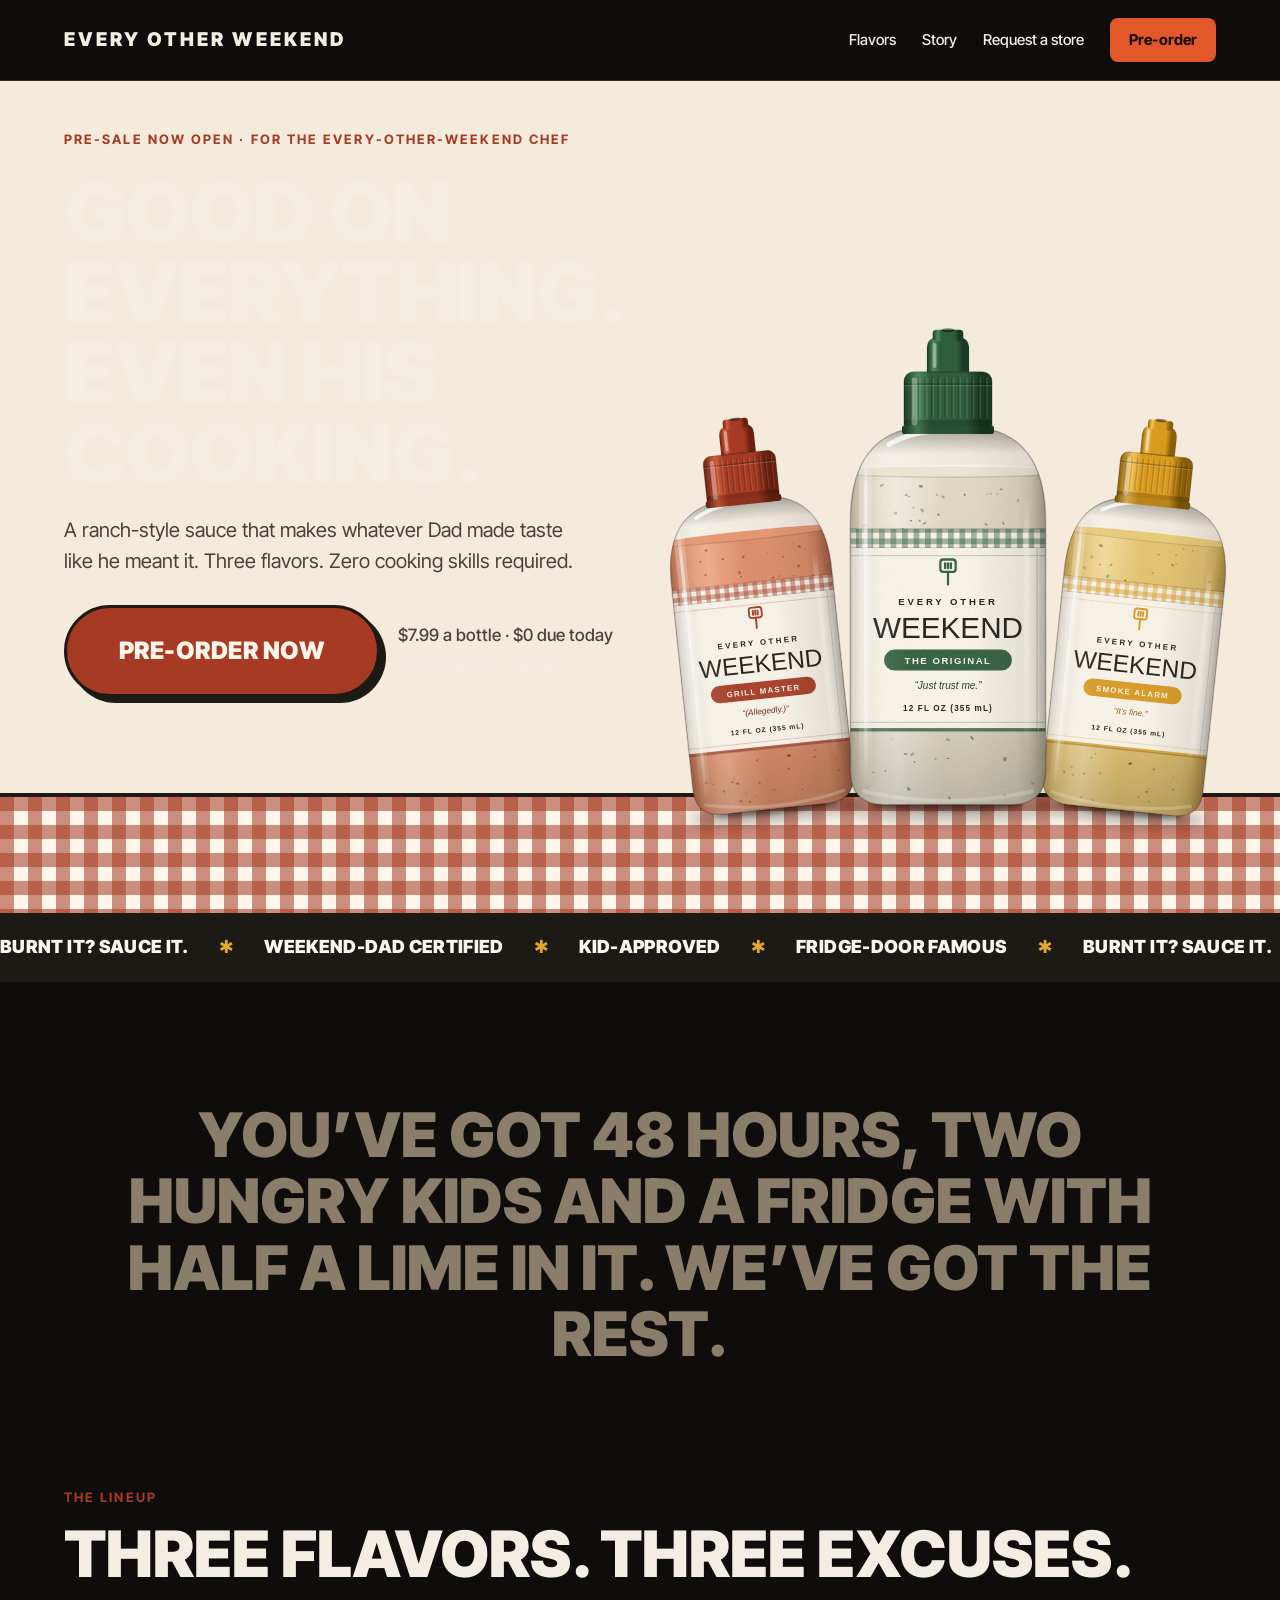
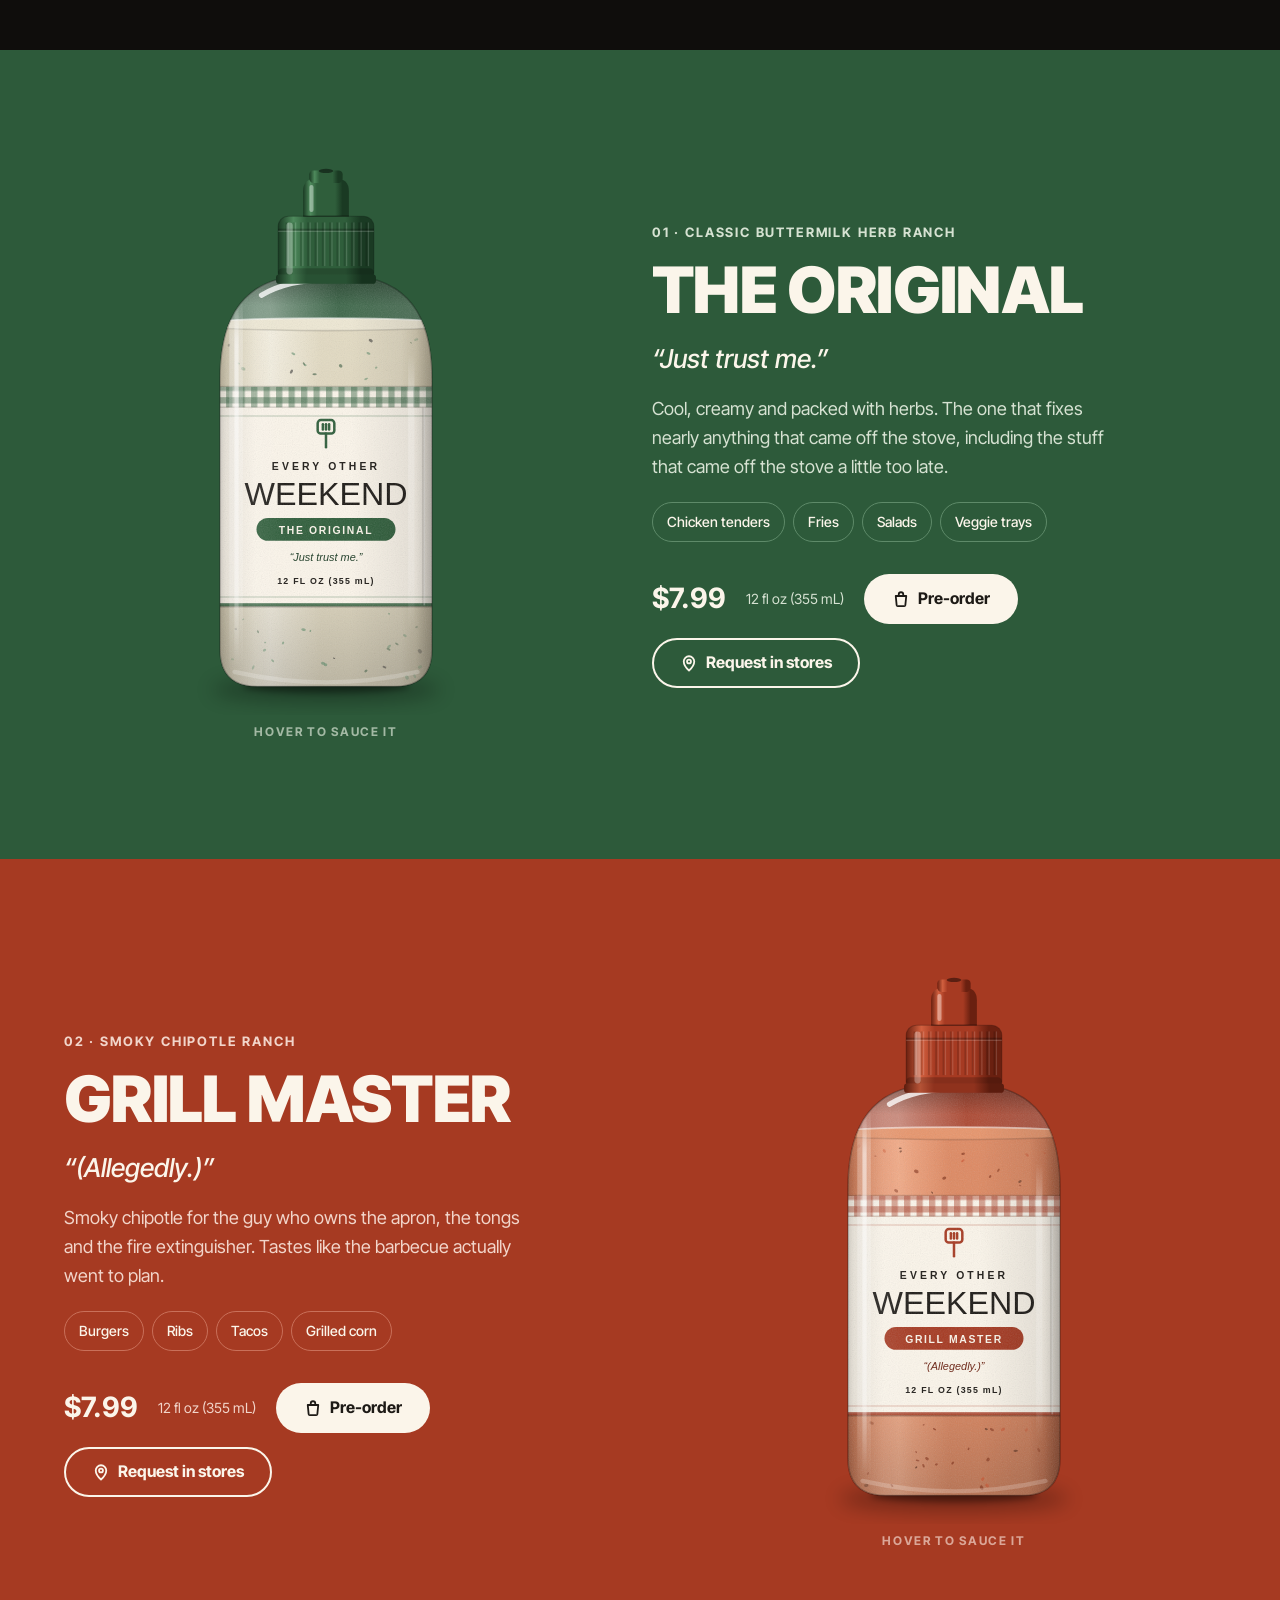
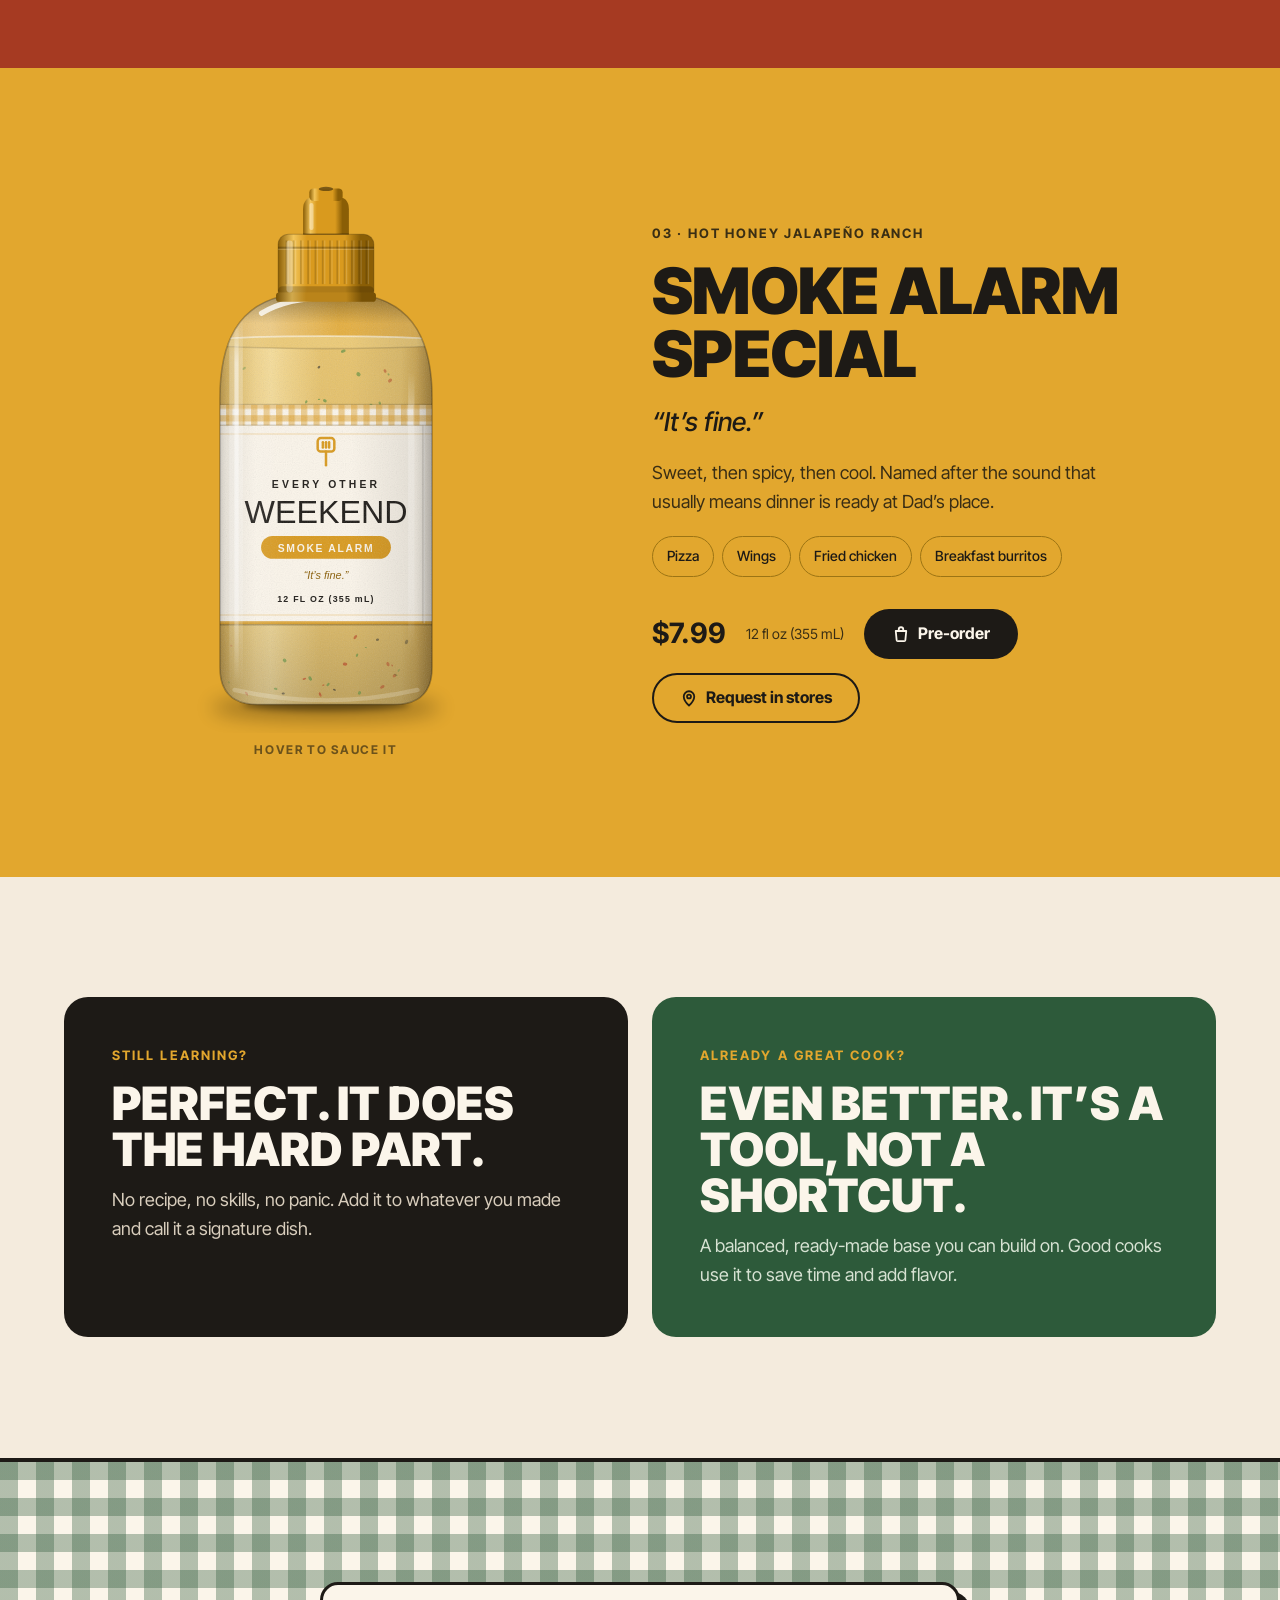
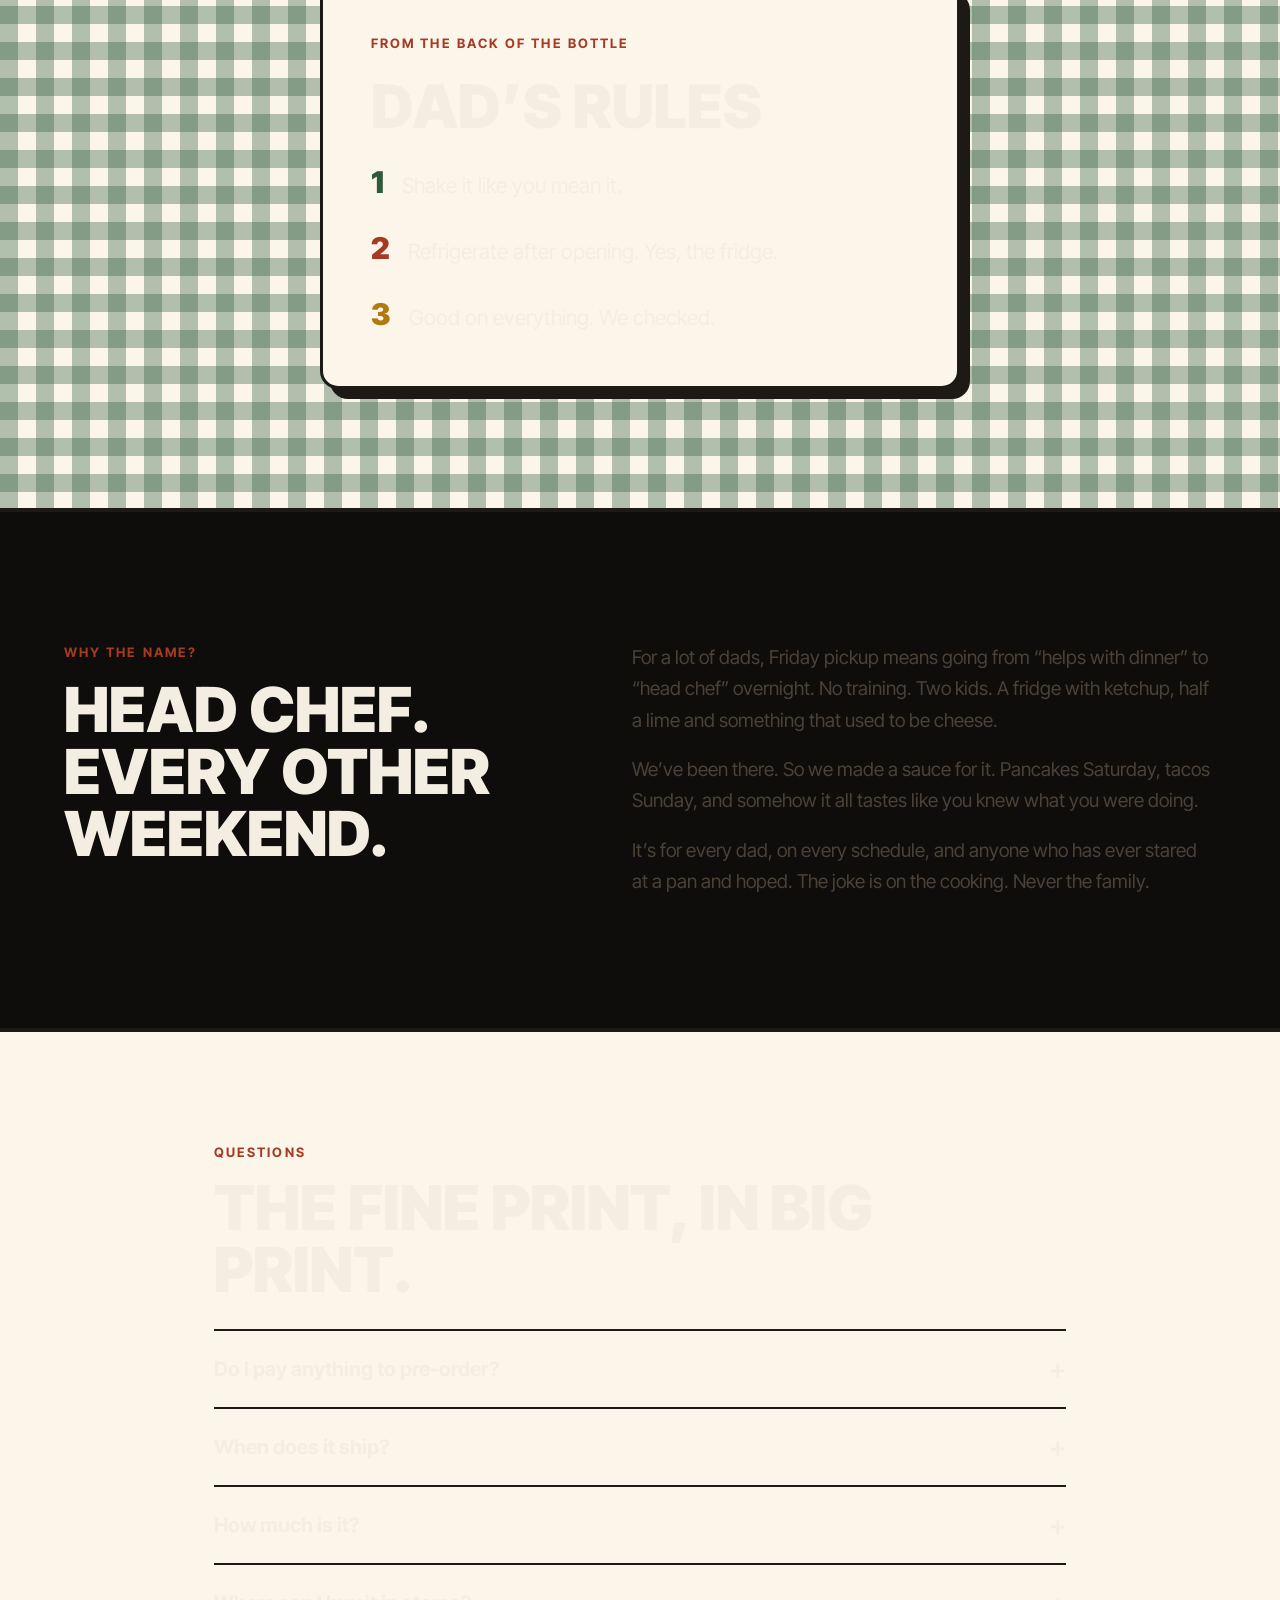
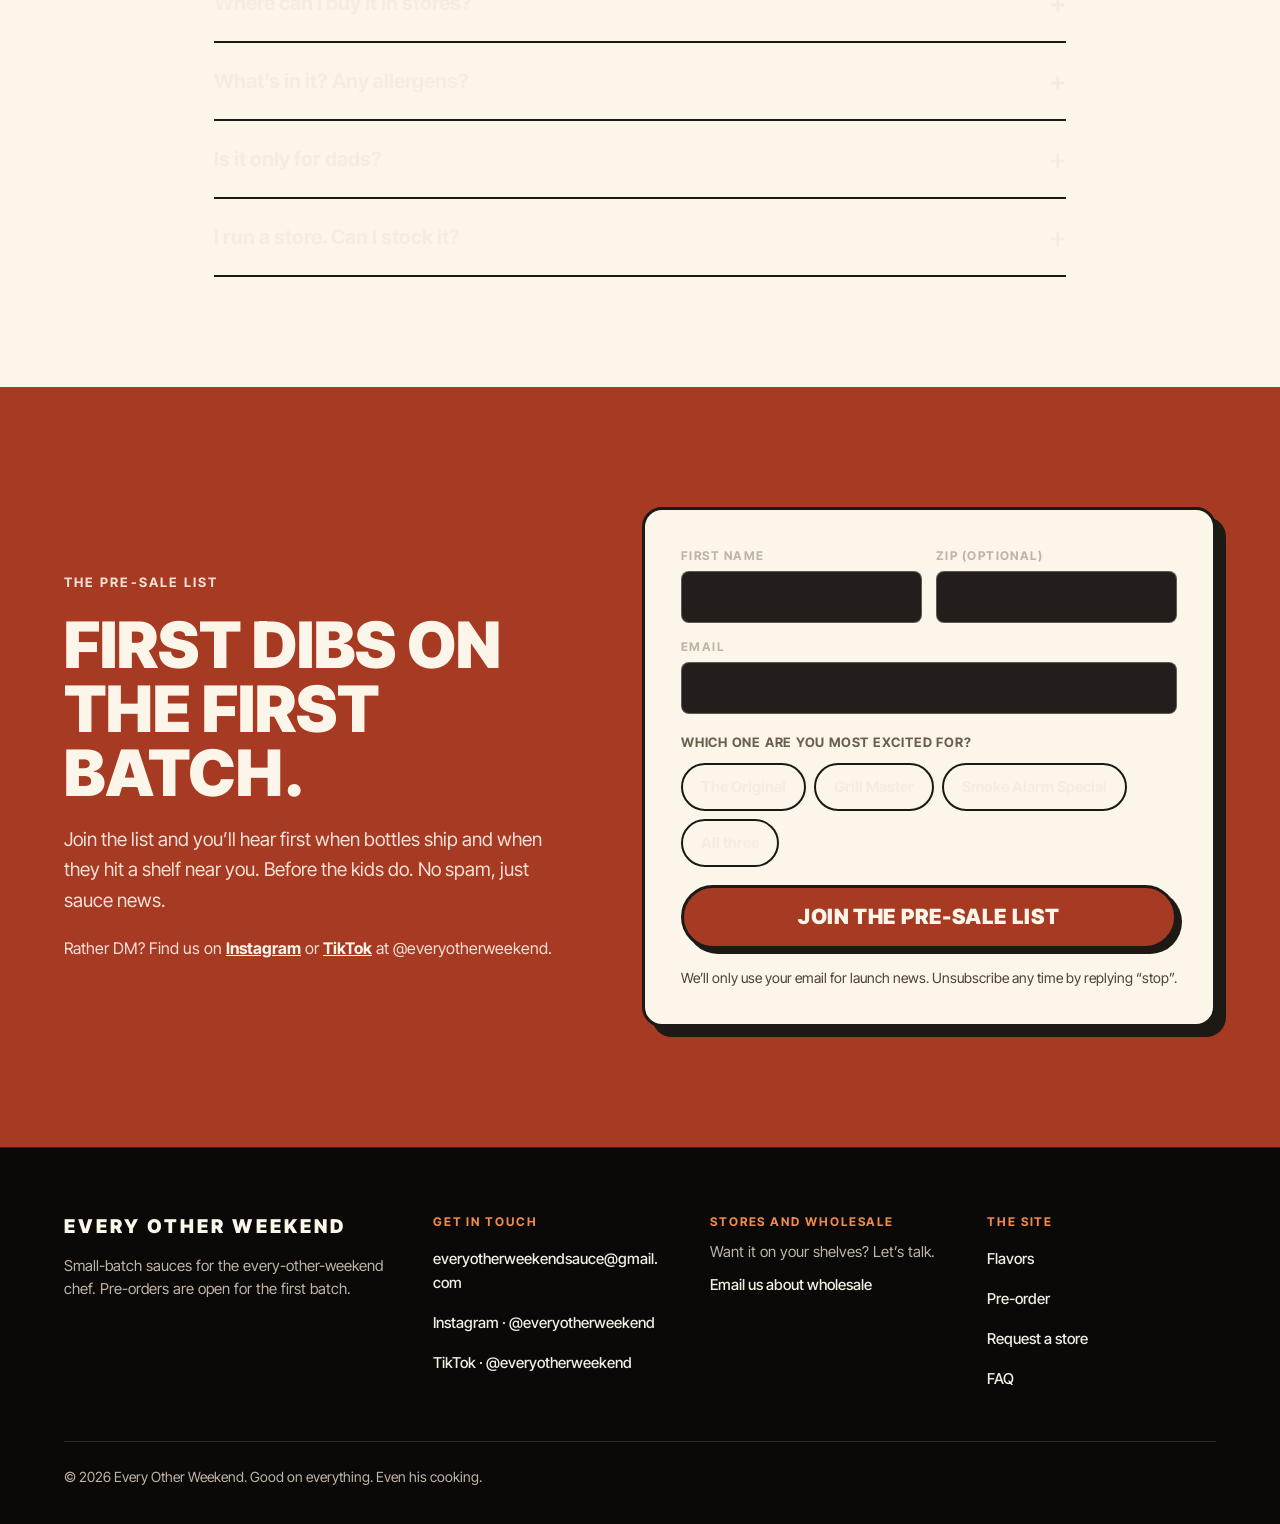
==== index.html @ 0a9c3920 "feat: dark After-dark theme, shared nav and footer Co-Authored-By: Claude Opus 5.5 <noreply@anthropi" ====
<!doctype html>
<html lang="en">
<head>
<meta charset="utf-8">
<meta name="viewport" content="width=device-width, initial-scale=1">
<title>Every Other Weekend — Good on everything. Even his cooking.</title>
<meta name="description" content="Every Other Weekend: a ranch-style sauce for the every-other-weekend chef. Three flavors, pre-orders open.">
<meta property="og:title" content="Every Other Weekend — Good on everything. Even his cooking.">
<meta property="og:description" content="Every Other Weekend: a ranch-style sauce for the every-other-weekend chef. Three flavors, pre-orders open.">
<meta property="og:type" content="website">
<meta name="theme-color" content="#0F0D0C">
<link rel="preconnect" href="https://fonts.googleapis.com">
<link rel="preconnect" href="https://fonts.gstatic.com" crossorigin="anonymous">
<link href="https://fonts.googleapis.com/css2?family=Inter+Tight:wght@400;500;600;700;800;900&amp;display=swap" rel="stylesheet">
<style>
body{margin:0;background:#F4EBDD}
.field{display:flex;flex-direction:column;gap:6px;min-width:0}
.field span{font-size:13px;font-weight:700;letter-spacing:.06em;text-transform:uppercase;color:#6B5F4D}
.field input,.field textarea{min-height:50px;padding:0 16px;border:2px solid #1D1A16;border-radius:12px;background:#FFFFFF;font:inherit;font-size:16px;color:#1D1A16;width:100%;box-sizing:border-box}
.field textarea{padding:12px 16px;min-height:90px;resize:vertical}
.chip{transition:transform .2s ease,background-color .2s ease}
.chip:hover{transform:translateY(-1px)}
.faq summary{cursor:pointer;list-style:none}
.faq summary::-webkit-details-marker{display:none}
.faq summary::after{content:'+';font-size:28px;line-height:1;font-weight:500;flex:none}
.faq[open] summary::after{content:'\2212'}
footer a:hover{text-decoration:underline}
a{color:#1D1A16}a:hover{color:#A63A22}
input:focus,button:focus-visible,a:focus-visible{outline:3px solid #1D1A16;outline-offset:3px}
.cta{transition:transform .2s ease,box-shadow .2s ease}
.cta:hover{transform:translateY(-2px)}
@media (prefers-reduced-motion:reduce){.cta{transition:none}}
.anim [data-rv]{opacity:0;transition:opacity 1s cubic-bezier(.2,.8,.2,1),transform 1.1s cubic-bezier(.2,.8,.2,1);will-change:opacity,transform}
.anim [data-rv="up"]{transform:translateY(64px)}
.anim [data-rv="left"]{transform:translateX(-64px)}
.anim [data-rv="right"]{transform:translateX(64px)}
.anim [data-rv="zoom"]{transform:scale(.9)}
.anim [data-rv="tilt"]{transform:translateY(90px) rotate(-14deg) scale(.86);transform-origin:50% 100%}
.anim [data-rv="drop"]{transform:translateY(-90px);transition:opacity .7s ease-out,transform 1.1s cubic-bezier(.34,1.45,.64,1)}
.anim [data-rv="card"]{transform:translateY(56px) rotate(-2.5deg)}
.anim [data-rv].in{opacity:1;transform:none}
[data-px]{will-change:transform}
.pair{position:relative;width:250px;padding-bottom:48px}
.pair .bottle{display:block;transform-origin:50% 50%;transition:transform .8s cubic-bezier(.2,.8,.2,1);position:relative;z-index:1}
.pair .bottle svg{display:block;transform-origin:50% 50%}
.pair .food{position:absolute;bottom:44px;left:236px;z-index:2;pointer-events:none;opacity:0;transform:translate(-40px,30px) rotate(-8deg) scale(.85);transition:opacity .45s ease,transform .65s cubic-bezier(.2,.9,.3,1.18);transition-delay:.1s;will-change:transform,opacity}
.pair .food svg{width:min(220px,40vw);height:auto;filter:drop-shadow(0 12px 14px rgba(0,0,0,.3))}
.pair.flip .food{left:auto;right:236px;transform:translate(40px,30px) rotate(8deg) scale(.85)}
.pair .pour{position:absolute;left:-250px;top:0;width:750px;height:600px;z-index:3;pointer-events:none;overflow:visible}
.pair .pour .stream{stroke-dasharray:460;stroke-dashoffset:460;transition:stroke-dashoffset .45s ease-in}
.pair .pour .splat{transform-box:fill-box;transform-origin:50% 0;transform:scale(0);opacity:0;transition:transform .3s ease-out,opacity .2s}
@media (max-width:640px){.pair .food{left:150px;bottom:150px}.pair.flip .food{left:auto;right:150px}.pair .pour{display:none}}
.pair .hint{position:absolute;left:0;right:0;bottom:8px;margin:0;text-align:center;font-size:12px;font-weight:700;letter-spacing:.14em;text-transform:uppercase;opacity:.7;transition:opacity .3s}
.pair:hover .bottle{transform:translate(-30px,-30px) rotate(58deg)}
.pair.on .bottle{transform:translate(-30px,-30px) rotate(58deg)}
.pair.flip:hover .bottle,.pair.flip.on .bottle{transform:translate(30px,-30px) rotate(-58deg)}
.pair:hover .bottle svg{animation:squeeze 1.1s ease-in-out .6s infinite alternate}
.pair.on .bottle svg{animation:squeeze 1.1s ease-in-out .6s infinite alternate}
@keyframes squeeze{from{transform:scaleX(1)}to{transform:scaleX(.955)}}
.pair:hover .food{opacity:1;transform:none}
.pair.on .food{opacity:1;transform:none}
.pair:hover .pour .stream{stroke-dashoffset:0;transition:stroke-dashoffset .75s cubic-bezier(.4,0,.6,1) .55s}
.pair:hover .pour .splat{transform:scale(1);opacity:1;transition:transform .4s cubic-bezier(.2,.9,.3,1.3) 1.2s,opacity .2s 1.2s}
.pair:hover .hint{opacity:0}
.pair.on .hint{opacity:0}
@media (hover:none){.pair .hint{display:none}}
@media (prefers-reduced-motion:reduce){.pair .bottle,.pair .food,.pair .pour .stream,.pair .pour .splat{transition:none}.pair:hover .bottle svg{animation:none}}
</style>
<link rel="stylesheet" href="eow.css">
</head>
<body>
<div data-eow>

<header class="site-header">
<nav aria-label="Main" class="wrap site-nav">
<a href="#top" class="wordmark">Every Other Weekend</a>
<div class="nav-links">
<a href="#flavors">Flavors</a><a href="#story">Story</a><a href="stores.html">Request a store</a>
<a href="preorder.html" class="btn btn-primary btn-sm">Pre-order</a>
</div>
</nav>
</header>

<section id="top" style="background: #F4EBDD; position: relative">
<div style="max-width: 1200px; margin: 0 auto; padding: 48px 24px 0; display: flex; flex-wrap: wrap; align-items: flex-end; gap: 40px">
<div data-rv="up" style="flex: 1 1 480px; min-width: 0; display: flex; flex-direction: column; gap: 22px; padding-bottom: 96px">
<p style="margin: 0; font-size: 13px; font-weight: 700; letter-spacing: 0.16em; text-transform: uppercase; color: #A63A22">Pre-sale now open · For the every-other-weekend chef</p>
<h1 style="margin: 0; font-family: var(--font); font-weight: 900; text-transform: uppercase; font-size: clamp(50px, 6.6vw, 92px); line-height: 0.95; letter-spacing: -0.01em">Good on everything. Even his cooking.</h1>
<p style="margin: 0; font-size: 20px; line-height: 1.55; color: #4A4238; max-width: 32rem">A ranch-style sauce that makes whatever Dad made taste like he meant it. Three flavors. Zero cooking skills required.</p>
<div style="display: flex; flex-wrap: wrap; align-items: center; gap: 18px; padding-top: 6px">
<a href="preorder.html" class="cta" style="text-decoration: none; padding: 24px 52px; background: #A63A22; color: #FBF5EA; border: 3px solid #1D1A16; border-radius: 999px; font-family: var(--font); font-weight: 900; text-transform: uppercase; font-size: 24px; letter-spacing: 0.02em; box-shadow: 6px 6px 0 #1D1A16">Pre-order now</a>
<span style="display: flex; flex-direction: column; gap: 4px; font-size: 17px; font-weight: 500; color: #4A4238"><span>$7.99 a bottle · $0 due today</span><a href="#find" style="font-weight: 700">Or get launch updates</a></span>
</div>
</div>
<div style="flex: 1 1 440px; min-width: 0; display: flex; justify-content: center; align-items: flex-end; gap: 0; margin-bottom: -40px; position: relative; z-index: 1">
<div data-px="0.12" style="margin-right: -18px"><div data-rv="drop" data-rv-delay="140"><div style="transform: rotate(-6deg)"><svg width="190" height="411" viewBox="0 0 240 520" role="img" aria-label="Every Other Weekend Grill Master bottle" style="overflow: visible">
<defs>
<linearGradient id="cap10" x1="0" x2="1"><stop offset="0" stop-color="#6A2010"></stop><stop offset="0.16" stop-color="#D2603F"></stop><stop offset="0.3" stop-color="#A63A22"></stop><stop offset="0.7" stop-color="#A63A22"></stop><stop offset="0.86" stop-color="#6A2010"></stop><stop offset="1" stop-color="#6A2010"></stop></linearGradient>
<linearGradient id="sau10" x1="0" x2="1"><stop offset="0" stop-color="#A24B2C"></stop><stop offset="0.13" stop-color="#DF8A63"></stop><stop offset="0.28" stop-color="#F2A985"></stop><stop offset="0.48" stop-color="#DF8A63"></stop><stop offset="0.8" stop-color="#DF8A63"></stop><stop offset="1" stop-color="#A24B2C"></stop></linearGradient>
<linearGradient id="sauv10" x1="0" x2="0" y1="0" y2="1"><stop offset="0" stop-color="#000000" stop-opacity="0"></stop><stop offset="0.72" stop-color="#000000" stop-opacity="0.05"></stop><stop offset="1" stop-color="#000000" stop-opacity="0.2"></stop></linearGradient>
<linearGradient id="air10" x1="0" x2="1"><stop offset="0" stop-color="#FFFFFF" stop-opacity="0.26"></stop><stop offset="0.28" stop-color="#FFFFFF" stop-opacity="0.4"></stop><stop offset="0.55" stop-color="#FFFFFF" stop-opacity="0.08"></stop><stop offset="1" stop-color="#FFFFFF" stop-opacity="0.22"></stop></linearGradient>
<linearGradient id="curve10" x1="0" x2="1"><stop offset="0" stop-color="#000000" stop-opacity="0.36"></stop><stop offset="0.1" stop-color="#000000" stop-opacity="0.08"></stop><stop offset="0.22" stop-color="#FFFFFF" stop-opacity="0.06"></stop><stop offset="0.34" stop-color="#FFFFFF" stop-opacity="0"></stop><stop offset="0.6" stop-color="#000000" stop-opacity="0"></stop><stop offset="0.86" stop-color="#000000" stop-opacity="0.09"></stop><stop offset="1" stop-color="#000000" stop-opacity="0.44"></stop></linearGradient>
<linearGradient id="hi10" x1="0" x2="0" y1="0" y2="1"><stop offset="0" stop-color="#FFFFFF" stop-opacity="0"></stop><stop offset="0.12" stop-color="#FFFFFF" stop-opacity="0.85"></stop><stop offset="0.8" stop-color="#FFFFFF" stop-opacity="0.55"></stop><stop offset="1" stop-color="#FFFFFF" stop-opacity="0"></stop></linearGradient>
<linearGradient id="capsh10" x1="0" x2="0" y1="0" y2="1"><stop offset="0" stop-color="#000000" stop-opacity="0.34"></stop><stop offset="1" stop-color="#000000" stop-opacity="0"></stop></linearGradient>
<linearGradient id="lab10" x1="0" x2="1"><stop offset="0" stop-color="#000000" stop-opacity="0.2"></stop><stop offset="0.09" stop-color="#000000" stop-opacity="0"></stop><stop offset="0.88" stop-color="#000000" stop-opacity="0"></stop><stop offset="1" stop-color="#000000" stop-opacity="0.24"></stop></linearGradient>
<pattern id="ging10" width="12" height="12" patternUnits="userSpaceOnUse"><rect width="12" height="12" fill="#FBF5EA"></rect><rect width="6" height="12" fill="#A63A22" opacity="0.45"></rect><rect width="12" height="6" fill="#A63A22" opacity="0.45"></rect></pattern>
<clipPath id="body10"><path d="M86 112 L154 112 C206 120 222 160 222 212 L222 470 Q222 506 186 506 L54 506 Q18 506 18 470 L18 212 C18 160 34 120 86 112 Z"></path></clipPath>
<filter id="sh10" x="-50%" y="-50%" width="200%" height="200%"><feGaussianBlur stdDeviation="9"></feGaussianBlur></filter>
<filter id="sh210" x="-50%" y="-50%" width="200%" height="200%"><feGaussianBlur stdDeviation="3"></feGaussianBlur></filter>
<filter id="grain10" x="0" y="0" width="100%" height="100%"><feTurbulence type="fractalNoise" baseFrequency="0.9" numOctaves="2" seed="7"></feTurbulence><feColorMatrix type="saturate" values="0"></feColorMatrix><feComponentTransfer><feFuncA type="linear" slope="0.16"></feFuncA></feComponentTransfer></filter>
</defs>
<ellipse cx="120" cy="509" rx="110" ry="12" fill="#000000" opacity="0.3" filter="url(#sh10)"></ellipse>
<ellipse cx="120" cy="506" rx="80" ry="6" fill="#000000" opacity="0.42" filter="url(#sh210)"></ellipse>
<g clip-path="url(#body10)">
<rect x="0" y="100" width="240" height="420" fill="url(#air10)"></rect>
<rect x="0" y="158" width="240" height="362" fill="url(#sau10)"></rect>
<rect x="0" y="158" width="240" height="362" fill="url(#sauv10)"></rect>
<ellipse cx="57.5" cy="185.5" rx="1.6" ry="1.1" transform="rotate(-29 57.5 185.5)" fill="#7A2A12" opacity="0.47"></ellipse><ellipse cx="102.8" cy="442.6" rx="1.6" ry="1.0" transform="rotate(-59 102.8 442.6)" fill="#7A2A12" opacity="0.61"></ellipse><ellipse cx="155.1" cy="214.0" rx="1.3" ry="0.8" transform="rotate(-62 155.1 214.0)" fill="#7A2A12" opacity="0.57"></ellipse><ellipse cx="57.4" cy="477.6" rx="1.8" ry="1.3" transform="rotate(62 57.4 477.6)" fill="#7A2A12" opacity="0.47"></ellipse><ellipse cx="71.5" cy="462.7" rx="1.1" ry="0.6" transform="rotate(-6 71.5 462.7)" fill="#7A2A12" opacity="0.53"></ellipse><ellipse cx="173.3" cy="215.2" rx="1.1" ry="0.8" transform="rotate(11 173.3 215.2)" fill="#7A2A12" opacity="0.51"></ellipse><ellipse cx="106.9" cy="209.7" rx="1.4" ry="0.9" transform="rotate(24 106.9 209.7)" fill="#7A2A12" opacity="0.61"></ellipse><ellipse cx="75.3" cy="469.5" rx="2.1" ry="1.4" transform="rotate(13 75.3 469.5)" fill="#7A2A12" opacity="0.54"></ellipse><ellipse cx="117.3" cy="225.4" rx="1.5" ry="1.0" transform="rotate(5 117.3 225.4)" fill="#7A2A12" opacity="0.62"></ellipse><ellipse cx="156.1" cy="485.3" rx="1.0" ry="0.8" transform="rotate(-13 156.1 485.3)" fill="#7A2A12" opacity="0.57"></ellipse><ellipse cx="184.1" cy="179.3" rx="2.4" ry="1.7" transform="rotate(53 184.1 179.3)" fill="#7A2A12" opacity="0.46"></ellipse><ellipse cx="180.7" cy="203.6" rx="2.2" ry="1.6" transform="rotate(-67 180.7 203.6)" fill="#7A2A12" opacity="0.48"></ellipse><ellipse cx="76.7" cy="492.1" rx="2.0" ry="1.4" transform="rotate(-8 76.7 492.1)" fill="#7A2A12" opacity="0.55"></ellipse><ellipse cx="175.4" cy="446.1" rx="2.0" ry="1.1" transform="rotate(-19 175.4 446.1)" fill="#7A2A12" opacity="0.5"></ellipse><ellipse cx="105.5" cy="204.0" rx="2.1" ry="1.4" transform="rotate(66 105.5 204.0)" fill="#7A2A12" opacity="0.61"></ellipse><ellipse cx="86.1" cy="185.0" rx="1.7" ry="1.2" transform="rotate(10 86.1 185.0)" fill="#7A2A12" opacity="0.58"></ellipse><ellipse cx="176.7" cy="173.6" rx="1.0" ry="0.5" transform="rotate(-61 176.7 173.6)" fill="#7A2A12" opacity="0.5"></ellipse><ellipse cx="84.4" cy="481.3" rx="1.1" ry="0.7" transform="rotate(-60 84.4 481.3)" fill="#7A2A12" opacity="0.57"></ellipse><ellipse cx="112.3" cy="185.2" rx="2.0" ry="1.2" transform="rotate(-44 112.3 185.2)" fill="#7A2A12" opacity="0.62"></ellipse><ellipse cx="103.0" cy="471.3" rx="1.5" ry="1.0" transform="rotate(44 103.0 471.3)" fill="#7A2A12" opacity="0.61"></ellipse><ellipse cx="66.4" cy="171.9" rx="2.2" ry="1.3" transform="rotate(6 66.4 171.9)" fill="#7A2A12" opacity="0.51"></ellipse><ellipse cx="68.9" cy="466.9" rx="1.5" ry="1.2" transform="rotate(-17 68.9 466.9)" fill="#7A2A12" opacity="0.52"></ellipse><ellipse cx="177.7" cy="436.9" rx="1.7" ry="1.0" transform="rotate(-18 177.7 436.9)" fill="#7A2A12" opacity="0.49"></ellipse><ellipse cx="204.5" cy="466.2" rx="1.8" ry="1.2" transform="rotate(-7 204.5 466.2)" fill="#7A2A12" opacity="0.34"></ellipse><ellipse cx="141.4" cy="457.3" rx="1.8" ry="1.1" transform="rotate(-40 141.4 457.3)" fill="#7A2A12" opacity="0.6"></ellipse><ellipse cx="198.1" cy="217.6" rx="1.8" ry="1.3" transform="rotate(-35 198.1 217.6)" fill="#7A2A12" opacity="0.38"></ellipse><ellipse cx="106.7" cy="222.2" rx="1.7" ry="1.2" transform="rotate(50 106.7 222.2)" fill="#C8502C" opacity="0.61"></ellipse><ellipse cx="200.3" cy="447.8" rx="1.3" ry="0.7" transform="rotate(-12 200.3 447.8)" fill="#C8502C" opacity="0.37"></ellipse><ellipse cx="120.5" cy="482.1" rx="2.4" ry="1.5" transform="rotate(23 120.5 482.1)" fill="#C8502C" opacity="0.62"></ellipse><ellipse cx="146.3" cy="495.1" rx="1.6" ry="1.0" transform="rotate(44 146.3 495.1)" fill="#C8502C" opacity="0.59"></ellipse><ellipse cx="96.6" cy="487.6" rx="1.3" ry="0.8" transform="rotate(-15 96.6 487.6)" fill="#C8502C" opacity="0.6"></ellipse><ellipse cx="203.3" cy="450.5" rx="2.3" ry="1.5" transform="rotate(-21 203.3 450.5)" fill="#C8502C" opacity="0.35"></ellipse><ellipse cx="84.6" cy="484.4" rx="1.3" ry="0.9" transform="rotate(-4 84.6 484.4)" fill="#C8502C" opacity="0.57"></ellipse><ellipse cx="29.0" cy="229.1" rx="2.0" ry="1.3" transform="rotate(-20 29.0 229.1)" fill="#C8502C" opacity="0.3"></ellipse><ellipse cx="143.0" cy="182.5" rx="1.4" ry="0.7" transform="rotate(65 143.0 182.5)" fill="#C8502C" opacity="0.6"></ellipse><ellipse cx="191.2" cy="182.9" rx="1.0" ry="0.8" transform="rotate(3 191.2 182.9)" fill="#C8502C" opacity="0.42"></ellipse><ellipse cx="147.0" cy="214.8" rx="1.8" ry="1.0" transform="rotate(-35 147.0 214.8)" fill="#3A1A0E" opacity="0.59"></ellipse><ellipse cx="44.2" cy="467.1" rx="1.1" ry="0.8" transform="rotate(28 44.2 467.1)" fill="#3A1A0E" opacity="0.4"></ellipse><ellipse cx="88.6" cy="494.1" rx="1.4" ry="0.8" transform="rotate(41 88.6 494.1)" fill="#3A1A0E" opacity="0.58"></ellipse><ellipse cx="35.6" cy="464.7" rx="1.9" ry="1.3" transform="rotate(-45 35.6 464.7)" fill="#3A1A0E" opacity="0.34"></ellipse><ellipse cx="162.4" cy="190.0" rx="1.2" ry="0.7" transform="rotate(23 162.4 190.0)" fill="#3A1A0E" opacity="0.55"></ellipse><ellipse cx="176.3" cy="228.6" rx="1.1" ry="0.8" transform="rotate(-50 176.3 228.6)" fill="#3A1A0E" opacity="0.5"></ellipse><ellipse cx="62.2" cy="202.6" rx="1.9" ry="0.9" transform="rotate(13 62.2 202.6)" fill="#3A1A0E" opacity="0.49"></ellipse><ellipse cx="143.4" cy="440.9" rx="2.4" ry="1.7" transform="rotate(3 143.4 440.9)" fill="#3A1A0E" opacity="0.6"></ellipse>
<ellipse cx="120" cy="158" rx="126" ry="6" fill="#E7956C"></ellipse>
<path d="M-6 158 A126 6 0 0 0 246 158" fill="none" stroke="#000000" stroke-opacity="0.14" stroke-width="1.5"></path>
<path d="M-6 158 A126 6 0 0 1 246 158" fill="none" stroke="#FFFFFF" stroke-opacity="0.55" stroke-width="1.5"></path>
<rect x="0" y="218" width="240" height="20" fill="url(#ging10)"></rect>
<rect x="0" y="217" width="240" height="1.2" fill="#000000" opacity="0.16"></rect>
<rect x="0" y="237" width="240" height="1.4" fill="#000000" opacity="0.2"></rect>
<rect x="0" y="238" width="240" height="190" fill="#FBF5EA"></rect>
<rect x="0" y="426" width="240" height="3" fill="#A63A22" opacity="0.85"></rect>
<rect x="0" y="428.6" width="240" height="1.6" fill="#000000" opacity="0.22"></rect>
<rect x="12" y="246" width="216" height="174" rx="3" fill="none" stroke="#A63A22" stroke-opacity="0.32" stroke-width="1"></rect>
<rect x="212.5" y="238" width="1.3" height="190" fill="#000000" opacity="0.13"></rect>
<rect x="213.8" y="238" width="1.2" height="190" fill="#FFFFFF" opacity="0.4"></rect>
<g transform="translate(120 262)" fill="none" stroke="#A63A22" stroke-width="2.4" stroke-linecap="round"><rect x="-8" y="-12" width="16" height="13" rx="3"></rect><line x1="-3" y1="-8" x2="-3" y2="-3"></line><line x1="0" y1="-8" x2="0" y2="-3"></line><line x1="3" y1="-8" x2="3" y2="-3"></line><line x1="0" y1="1" x2="0" y2="14"></line></g>
<text x="120" y="298" text-anchor="middle" font-family="DM Sans, sans-serif" font-weight="700" font-size="10" letter-spacing="3" fill="#1D1A16">EVERY OTHER</text>
<text x="120" y="332" text-anchor="middle" font-family="Bowlby One, Arial Black, sans-serif" font-size="31" fill="#1D1A16">WEEKEND</text>
<rect x="53.2" y="344" width="133.6" height="22" rx="11" fill="#A63A22"></rect>
<text x="120" y="359.5" text-anchor="middle" font-family="DM Sans, sans-serif" font-weight="700" font-size="10" letter-spacing="1.6" fill="#FBF5EA">GRILL MASTER</text>
<text x="120" y="385" text-anchor="middle" font-family="DM Sans, sans-serif" font-style="italic" font-size="10.5" fill="#6A2010">“(Allegedly.)”</text>
<text x="120" y="408" text-anchor="middle" font-family="DM Sans, sans-serif" font-weight="700" font-size="8.5" letter-spacing="1.2" fill="#1D1A16">12 FL OZ (355 mL)</text>
<rect x="0" y="238" width="240" height="190" fill="url(#lab10)"></rect>
<rect x="0" y="112" width="240" height="28" fill="url(#capsh10)"></rect>
<rect x="0" y="100" width="240" height="420" fill="url(#curve10)"></rect>
<rect x="0" y="100" width="240" height="420" fill="#000000" filter="url(#grain10)"></rect>
<rect x="27" y="128" width="13" height="366" rx="6.5" fill="url(#hi10)" opacity="0.3"></rect>
<rect x="32" y="136" width="4" height="350" rx="2" fill="url(#hi10)" opacity="0.6"></rect>
<rect x="199" y="186" width="6" height="268" rx="3" fill="url(#hi10)" opacity="0.28"></rect>
<path d="M58 130 C78 118 100 115 122 115" fill="none" stroke="#FFFFFF" stroke-opacity="0.78" stroke-width="5" stroke-linecap="round"></path>
<path d="M32 492 Q120 512 208 492" fill="none" stroke="#FFFFFF" stroke-opacity="0.2" stroke-width="4" stroke-linecap="round"></path>
</g>
<path d="M86 112 L154 112 C206 120 222 160 222 212 L222 470 Q222 506 186 506 L54 506 Q18 506 18 470 L18 212 C18 160 34 120 86 112 Z" fill="none" stroke="#000000" stroke-opacity="0.26" stroke-width="1.5"></path>
<path d="M98 54 L98 30 Q98 18 110 18 L130 18 Q142 18 142 30 L142 54 Z" fill="url(#cap10)"></path>
<rect x="104" y="10" width="32" height="12" rx="4" fill="url(#cap10)"></rect>
<ellipse cx="120" cy="10.5" rx="7" ry="2" fill="#000000" opacity="0.45"></ellipse>
<rect x="104" y="24" width="4" height="26" rx="2" fill="#FFFFFF" opacity="0.4"></rect>
<rect x="74" y="54" width="92" height="64" rx="10" fill="url(#cap10)"></rect>
<rect x="81" y="60" width="1.6" height="42" fill="#000000" opacity="0.16"></rect><rect x="83.2" y="60" width="1.2" height="42" fill="#FFFFFF" opacity="0.14"></rect><rect x="88" y="60" width="1.6" height="42" fill="#000000" opacity="0.16"></rect><rect x="90.2" y="60" width="1.2" height="42" fill="#FFFFFF" opacity="0.14"></rect><rect x="95" y="60" width="1.6" height="42" fill="#000000" opacity="0.16"></rect><rect x="97.2" y="60" width="1.2" height="42" fill="#FFFFFF" opacity="0.14"></rect><rect x="102" y="60" width="1.6" height="42" fill="#000000" opacity="0.16"></rect><rect x="104.2" y="60" width="1.2" height="42" fill="#FFFFFF" opacity="0.14"></rect><rect x="109" y="60" width="1.6" height="42" fill="#000000" opacity="0.16"></rect><rect x="111.2" y="60" width="1.2" height="42" fill="#FFFFFF" opacity="0.14"></rect><rect x="116" y="60" width="1.6" height="42" fill="#000000" opacity="0.16"></rect><rect x="118.2" y="60" width="1.2" height="42" fill="#FFFFFF" opacity="0.14"></rect><rect x="123" y="60" width="1.6" height="42" fill="#000000" opacity="0.16"></rect><rect x="125.2" y="60" width="1.2" height="42" fill="#FFFFFF" opacity="0.14"></rect><rect x="130" y="60" width="1.6" height="42" fill="#000000" opacity="0.16"></rect><rect x="132.2" y="60" width="1.2" height="42" fill="#FFFFFF" opacity="0.14"></rect><rect x="137" y="60" width="1.6" height="42" fill="#000000" opacity="0.16"></rect><rect x="139.2" y="60" width="1.2" height="42" fill="#FFFFFF" opacity="0.14"></rect><rect x="144" y="60" width="1.6" height="42" fill="#000000" opacity="0.16"></rect><rect x="146.2" y="60" width="1.2" height="42" fill="#FFFFFF" opacity="0.14"></rect><rect x="151" y="60" width="1.6" height="42" fill="#000000" opacity="0.16"></rect><rect x="153.2" y="60" width="1.2" height="42" fill="#FFFFFF" opacity="0.14"></rect><rect x="158" y="60" width="1.6" height="42" fill="#000000" opacity="0.16"></rect><rect x="160.2" y="60" width="1.2" height="42" fill="#FFFFFF" opacity="0.14"></rect>
<rect x="74" y="54" width="92" height="64" rx="10" fill="none" stroke="#000000" stroke-opacity="0.22" stroke-width="1"></rect>
<rect x="74" y="104" width="92" height="14" rx="4" fill="#000000" opacity="0.2"></rect>
<rect x="72" y="110" width="96" height="9" rx="3" fill="url(#cap10)"></rect>
<rect x="72" y="110" width="96" height="9" rx="3" fill="#000000" opacity="0.14"></rect>
<rect x="74" y="66" width="92" height="2" fill="#000000" opacity="0.24"></rect>
<rect x="74" y="68" width="92" height="1" fill="#FFFFFF" opacity="0.2"></rect>
<path d="M98 54 L142 54" stroke="#000000" stroke-opacity="0.28" stroke-width="1.5"></path>
<rect x="82" y="60" width="6" height="50" rx="3" fill="#FFFFFF" opacity="0.3"></rect>
</svg></div></div></div>
<div data-px="0.2" style="position: relative; z-index: 1"><div data-rv="drop"><svg width="230" height="498" viewBox="0 0 240 520" role="img" aria-label="Every Other Weekend The Original bottle" style="overflow: visible">
<defs>
<linearGradient id="cap11" x1="0" x2="1"><stop offset="0" stop-color="#1A3A23"></stop><stop offset="0.16" stop-color="#4E8A5C"></stop><stop offset="0.3" stop-color="#2F5E3B"></stop><stop offset="0.7" stop-color="#2F5E3B"></stop><stop offset="0.86" stop-color="#1A3A23"></stop><stop offset="1" stop-color="#1A3A23"></stop></linearGradient>
<linearGradient id="sau11" x1="0" x2="1"><stop offset="0" stop-color="#B5AA8C"></stop><stop offset="0.13" stop-color="#E3DBC3"></stop><stop offset="0.28" stop-color="#F4EFE0"></stop><stop offset="0.48" stop-color="#E3DBC3"></stop><stop offset="0.8" stop-color="#E3DBC3"></stop><stop offset="1" stop-color="#B5AA8C"></stop></linearGradient>
<linearGradient id="sauv11" x1="0" x2="0" y1="0" y2="1"><stop offset="0" stop-color="#000000" stop-opacity="0"></stop><stop offset="0.72" stop-color="#000000" stop-opacity="0.05"></stop><stop offset="1" stop-color="#000000" stop-opacity="0.2"></stop></linearGradient>
<linearGradient id="air11" x1="0" x2="1"><stop offset="0" stop-color="#FFFFFF" stop-opacity="0.26"></stop><stop offset="0.28" stop-color="#FFFFFF" stop-opacity="0.4"></stop><stop offset="0.55" stop-color="#FFFFFF" stop-opacity="0.08"></stop><stop offset="1" stop-color="#FFFFFF" stop-opacity="0.22"></stop></linearGradient>
<linearGradient id="curve11" x1="0" x2="1"><stop offset="0" stop-color="#000000" stop-opacity="0.36"></stop><stop offset="0.1" stop-color="#000000" stop-opacity="0.08"></stop><stop offset="0.22" stop-color="#FFFFFF" stop-opacity="0.06"></stop><stop offset="0.34" stop-color="#FFFFFF" stop-opacity="0"></stop><stop offset="0.6" stop-color="#000000" stop-opacity="0"></stop><stop offset="0.86" stop-color="#000000" stop-opacity="0.09"></stop><stop offset="1" stop-color="#000000" stop-opacity="0.44"></stop></linearGradient>
<linearGradient id="hi11" x1="0" x2="0" y1="0" y2="1"><stop offset="0" stop-color="#FFFFFF" stop-opacity="0"></stop><stop offset="0.12" stop-color="#FFFFFF" stop-opacity="0.85"></stop><stop offset="0.8" stop-color="#FFFFFF" stop-opacity="0.55"></stop><stop offset="1" stop-color="#FFFFFF" stop-opacity="0"></stop></linearGradient>
<linearGradient id="capsh11" x1="0" x2="0" y1="0" y2="1"><stop offset="0" stop-color="#000000" stop-opacity="0.34"></stop><stop offset="1" stop-color="#000000" stop-opacity="0"></stop></linearGradient>
<linearGradient id="lab11" x1="0" x2="1"><stop offset="0" stop-color="#000000" stop-opacity="0.2"></stop><stop offset="0.09" stop-color="#000000" stop-opacity="0"></stop><stop offset="0.88" stop-color="#000000" stop-opacity="0"></stop><stop offset="1" stop-color="#000000" stop-opacity="0.24"></stop></linearGradient>
<pattern id="ging11" width="12" height="12" patternUnits="userSpaceOnUse"><rect width="12" height="12" fill="#FBF5EA"></rect><rect width="6" height="12" fill="#2F5E3B" opacity="0.45"></rect><rect width="12" height="6" fill="#2F5E3B" opacity="0.45"></rect></pattern>
<clipPath id="body11"><path d="M86 112 L154 112 C206 120 222 160 222 212 L222 470 Q222 506 186 506 L54 506 Q18 506 18 470 L18 212 C18 160 34 120 86 112 Z"></path></clipPath>
<filter id="sh11" x="-50%" y="-50%" width="200%" height="200%"><feGaussianBlur stdDeviation="9"></feGaussianBlur></filter>
<filter id="sh211" x="-50%" y="-50%" width="200%" height="200%"><feGaussianBlur stdDeviation="3"></feGaussianBlur></filter>
<filter id="grain11" x="0" y="0" width="100%" height="100%"><feTurbulence type="fractalNoise" baseFrequency="0.9" numOctaves="2" seed="7"></feTurbulence><feColorMatrix type="saturate" values="0"></feColorMatrix><feComponentTransfer><feFuncA type="linear" slope="0.16"></feFuncA></feComponentTransfer></filter>
</defs>
<ellipse cx="120" cy="509" rx="110" ry="12" fill="#000000" opacity="0.3" filter="url(#sh11)"></ellipse>
<ellipse cx="120" cy="506" rx="80" ry="6" fill="#000000" opacity="0.42" filter="url(#sh211)"></ellipse>
<g clip-path="url(#body11)">
<rect x="0" y="100" width="240" height="420" fill="url(#air11)"></rect>
<rect x="0" y="158" width="240" height="362" fill="url(#sau11)"></rect>
<rect x="0" y="158" width="240" height="362" fill="url(#sauv11)"></rect>
<ellipse cx="176.5" cy="487.0" rx="1.0" ry="0.5" transform="rotate(-5 176.5 487.0)" fill="#5E8A69" opacity="0.5"></ellipse><ellipse cx="90.3" cy="209.5" rx="1.5" ry="1.1" transform="rotate(48 90.3 209.5)" fill="#5E8A69" opacity="0.59"></ellipse><ellipse cx="107.0" cy="458.4" rx="1.2" ry="0.9" transform="rotate(4 107.0 458.4)" fill="#5E8A69" opacity="0.61"></ellipse><ellipse cx="120.0" cy="438.1" rx="2.3" ry="1.4" transform="rotate(17 120.0 438.1)" fill="#5E8A69" opacity="0.62"></ellipse><ellipse cx="36.1" cy="487.6" rx="1.5" ry="0.7" transform="rotate(4 36.1 487.6)" fill="#5E8A69" opacity="0.35"></ellipse><ellipse cx="161.5" cy="181.8" rx="1.1" ry="0.6" transform="rotate(-36 161.5 181.8)" fill="#5E8A69" opacity="0.55"></ellipse><ellipse cx="72.2" cy="218.2" rx="2.2" ry="1.0" transform="rotate(-30 72.2 218.2)" fill="#5E8A69" opacity="0.53"></ellipse><ellipse cx="82.8" cy="453.3" rx="2.3" ry="1.4" transform="rotate(-50 82.8 453.3)" fill="#5E8A69" opacity="0.57"></ellipse><ellipse cx="164.7" cy="181.3" rx="1.2" ry="0.8" transform="rotate(65 164.7 181.3)" fill="#5E8A69" opacity="0.54"></ellipse><ellipse cx="79.3" cy="184.3" rx="1.5" ry="0.7" transform="rotate(-13 79.3 184.3)" fill="#5E8A69" opacity="0.56"></ellipse><ellipse cx="142.5" cy="225.8" rx="1.8" ry="1.1" transform="rotate(-52 142.5 225.8)" fill="#5E8A69" opacity="0.6"></ellipse><ellipse cx="95.4" cy="212.2" rx="2.3" ry="1.2" transform="rotate(-27 95.4 212.2)" fill="#5E8A69" opacity="0.6"></ellipse><ellipse cx="159.7" cy="213.2" rx="2.1" ry="1.2" transform="rotate(33 159.7 213.2)" fill="#5E8A69" opacity="0.56"></ellipse><ellipse cx="108.4" cy="182.6" rx="1.3" ry="0.7" transform="rotate(-34 108.4 182.6)" fill="#5E8A69" opacity="0.61"></ellipse><ellipse cx="61.7" cy="437.6" rx="1.0" ry="0.6" transform="rotate(19 61.7 437.6)" fill="#5E8A69" opacity="0.49"></ellipse><ellipse cx="65.3" cy="201.5" rx="1.8" ry="1.5" transform="rotate(-42 65.3 201.5)" fill="#5E8A69" opacity="0.5"></ellipse><ellipse cx="30.8" cy="222.4" rx="1.1" ry="0.9" transform="rotate(8 30.8 222.4)" fill="#5E8A69" opacity="0.31"></ellipse><ellipse cx="115.0" cy="184.8" rx="2.0" ry="1.1" transform="rotate(37 115.0 184.8)" fill="#5E8A69" opacity="0.62"></ellipse><ellipse cx="34.9" cy="182.9" rx="1.1" ry="0.7" transform="rotate(-19 34.9 182.9)" fill="#5E8A69" opacity="0.34"></ellipse><ellipse cx="179.0" cy="495.7" rx="1.4" ry="1.1" transform="rotate(-53 179.0 495.7)" fill="#5E8A69" opacity="0.49"></ellipse><ellipse cx="93.1" cy="198.7" rx="2.3" ry="1.4" transform="rotate(54 93.1 198.7)" fill="#5E8A69" opacity="0.59"></ellipse><ellipse cx="33.2" cy="214.5" rx="2.4" ry="1.7" transform="rotate(-5 33.2 214.5)" fill="#5E8A69" opacity="0.33"></ellipse><ellipse cx="177.7" cy="211.9" rx="1.8" ry="0.8" transform="rotate(54 177.7 211.9)" fill="#5E8A69" opacity="0.49"></ellipse><ellipse cx="76.4" cy="182.6" rx="1.9" ry="1.1" transform="rotate(-6 76.4 182.6)" fill="#5E8A69" opacity="0.55"></ellipse><ellipse cx="171.7" cy="181.8" rx="1.0" ry="0.8" transform="rotate(-28 171.7 181.8)" fill="#5E8A69" opacity="0.52"></ellipse><ellipse cx="84.0" cy="195.8" rx="1.0" ry="0.7" transform="rotate(55 84.0 195.8)" fill="#5E8A69" opacity="0.57"></ellipse><ellipse cx="121.4" cy="499.0" rx="1.9" ry="1.0" transform="rotate(69 121.4 499.0)" fill="#3A5A40" opacity="0.62"></ellipse><ellipse cx="208.3" cy="483.8" rx="1.8" ry="1.3" transform="rotate(-8 208.3 483.8)" fill="#3A5A40" opacity="0.32"></ellipse><ellipse cx="177.9" cy="212.6" rx="1.1" ry="0.8" transform="rotate(70 177.9 212.6)" fill="#3A5A40" opacity="0.49"></ellipse><ellipse cx="166.5" cy="231.0" rx="1.7" ry="1.0" transform="rotate(-66 166.5 231.0)" fill="#3A5A40" opacity="0.54"></ellipse><ellipse cx="91.7" cy="173.6" rx="2.2" ry="1.5" transform="rotate(-0 91.7 173.6)" fill="#3A5A40" opacity="0.59"></ellipse><ellipse cx="193.2" cy="188.3" rx="1.9" ry="0.9" transform="rotate(-46 193.2 188.3)" fill="#3A5A40" opacity="0.41"></ellipse><ellipse cx="145.1" cy="436.4" rx="2.4" ry="1.1" transform="rotate(50 145.1 436.4)" fill="#3A5A40" opacity="0.6"></ellipse><ellipse cx="137.4" cy="182.4" rx="1.5" ry="1.0" transform="rotate(58 137.4 182.4)" fill="#3A5A40" opacity="0.61"></ellipse><ellipse cx="75.6" cy="453.0" rx="2.0" ry="1.1" transform="rotate(2 75.6 453.0)" fill="#3A5A40" opacity="0.54"></ellipse><ellipse cx="50.9" cy="172.3" rx="2.3" ry="1.0" transform="rotate(-27 50.9 172.3)" fill="#3A5A40" opacity="0.44"></ellipse><ellipse cx="78.9" cy="489.5" rx="2.3" ry="1.6" transform="rotate(36 78.9 489.5)" fill="#3A5A40" opacity="0.55"></ellipse><ellipse cx="175.6" cy="176.6" rx="1.6" ry="0.9" transform="rotate(-33 175.6 176.6)" fill="#3A5A40" opacity="0.5"></ellipse><ellipse cx="41.9" cy="472.4" rx="1.1" ry="0.8" transform="rotate(-13 41.9 472.4)" fill="#2B2B2B" opacity="0.38"></ellipse><ellipse cx="110.0" cy="203.1" rx="1.4" ry="0.9" transform="rotate(48 110.0 203.1)" fill="#2B2B2B" opacity="0.62"></ellipse><ellipse cx="54.7" cy="470.7" rx="1.1" ry="0.7" transform="rotate(36 54.7 470.7)" fill="#2B2B2B" opacity="0.46"></ellipse><ellipse cx="123.2" cy="228.9" rx="1.9" ry="1.4" transform="rotate(2 123.2 228.9)" fill="#2B2B2B" opacity="0.62"></ellipse><ellipse cx="119.8" cy="457.6" rx="1.0" ry="0.7" transform="rotate(-24 119.8 457.6)" fill="#2B2B2B" opacity="0.62"></ellipse><ellipse cx="81.5" cy="209.6" rx="1.3" ry="0.8" transform="rotate(-11 81.5 209.6)" fill="#2B2B2B" opacity="0.56"></ellipse><ellipse cx="85.1" cy="461.4" rx="1.1" ry="0.6" transform="rotate(70 85.1 461.4)" fill="#2B2B2B" opacity="0.57"></ellipse><ellipse cx="179.5" cy="458.4" rx="2.3" ry="1.7" transform="rotate(-67 179.5 458.4)" fill="#2B2B2B" opacity="0.48"></ellipse>
<ellipse cx="120" cy="158" rx="126" ry="6" fill="#EEE8D4"></ellipse>
<path d="M-6 158 A126 6 0 0 0 246 158" fill="none" stroke="#000000" stroke-opacity="0.14" stroke-width="1.5"></path>
<path d="M-6 158 A126 6 0 0 1 246 158" fill="none" stroke="#FFFFFF" stroke-opacity="0.55" stroke-width="1.5"></path>
<rect x="0" y="218" width="240" height="20" fill="url(#ging11)"></rect>
<rect x="0" y="217" width="240" height="1.2" fill="#000000" opacity="0.16"></rect>
<rect x="0" y="237" width="240" height="1.4" fill="#000000" opacity="0.2"></rect>
<rect x="0" y="238" width="240" height="190" fill="#FBF5EA"></rect>
<rect x="0" y="426" width="240" height="3" fill="#2F5E3B" opacity="0.85"></rect>
<rect x="0" y="428.6" width="240" height="1.6" fill="#000000" opacity="0.22"></rect>
<rect x="12" y="246" width="216" height="174" rx="3" fill="none" stroke="#2F5E3B" stroke-opacity="0.32" stroke-width="1"></rect>
<rect x="212.5" y="238" width="1.3" height="190" fill="#000000" opacity="0.13"></rect>
<rect x="213.8" y="238" width="1.2" height="190" fill="#FFFFFF" opacity="0.4"></rect>
<g transform="translate(120 262)" fill="none" stroke="#2F5E3B" stroke-width="2.4" stroke-linecap="round"><rect x="-8" y="-12" width="16" height="13" rx="3"></rect><line x1="-3" y1="-8" x2="-3" y2="-3"></line><line x1="0" y1="-8" x2="0" y2="-3"></line><line x1="3" y1="-8" x2="3" y2="-3"></line><line x1="0" y1="1" x2="0" y2="14"></line></g>
<text x="120" y="298" text-anchor="middle" font-family="DM Sans, sans-serif" font-weight="700" font-size="10" letter-spacing="3" fill="#1D1A16">EVERY OTHER</text>
<text x="120" y="332" text-anchor="middle" font-family="Bowlby One, Arial Black, sans-serif" font-size="31" fill="#1D1A16">WEEKEND</text>
<rect x="53.2" y="344" width="133.6" height="22" rx="11" fill="#2F5E3B"></rect>
<text x="120" y="359.5" text-anchor="middle" font-family="DM Sans, sans-serif" font-weight="700" font-size="10" letter-spacing="1.6" fill="#FBF5EA">THE ORIGINAL</text>
<text x="120" y="385" text-anchor="middle" font-family="DM Sans, sans-serif" font-style="italic" font-size="10.5" fill="#1A3A23">“Just trust me.”</text>
<text x="120" y="408" text-anchor="middle" font-family="DM Sans, sans-serif" font-weight="700" font-size="8.5" letter-spacing="1.2" fill="#1D1A16">12 FL OZ (355 mL)</text>
<rect x="0" y="238" width="240" height="190" fill="url(#lab11)"></rect>
<rect x="0" y="112" width="240" height="28" fill="url(#capsh11)"></rect>
<rect x="0" y="100" width="240" height="420" fill="url(#curve11)"></rect>
<rect x="0" y="100" width="240" height="420" fill="#000000" filter="url(#grain11)"></rect>
<rect x="27" y="128" width="13" height="366" rx="6.5" fill="url(#hi11)" opacity="0.3"></rect>
<rect x="32" y="136" width="4" height="350" rx="2" fill="url(#hi11)" opacity="0.6"></rect>
<rect x="199" y="186" width="6" height="268" rx="3" fill="url(#hi11)" opacity="0.28"></rect>
<path d="M58 130 C78 118 100 115 122 115" fill="none" stroke="#FFFFFF" stroke-opacity="0.78" stroke-width="5" stroke-linecap="round"></path>
<path d="M32 492 Q120 512 208 492" fill="none" stroke="#FFFFFF" stroke-opacity="0.2" stroke-width="4" stroke-linecap="round"></path>
</g>
<path d="M86 112 L154 112 C206 120 222 160 222 212 L222 470 Q222 506 186 506 L54 506 Q18 506 18 470 L18 212 C18 160 34 120 86 112 Z" fill="none" stroke="#000000" stroke-opacity="0.26" stroke-width="1.5"></path>
<path d="M98 54 L98 30 Q98 18 110 18 L130 18 Q142 18 142 30 L142 54 Z" fill="url(#cap11)"></path>
<rect x="104" y="10" width="32" height="12" rx="4" fill="url(#cap11)"></rect>
<ellipse cx="120" cy="10.5" rx="7" ry="2" fill="#000000" opacity="0.45"></ellipse>
<rect x="104" y="24" width="4" height="26" rx="2" fill="#FFFFFF" opacity="0.4"></rect>
<rect x="74" y="54" width="92" height="64" rx="10" fill="url(#cap11)"></rect>
<rect x="81" y="60" width="1.6" height="42" fill="#000000" opacity="0.16"></rect><rect x="83.2" y="60" width="1.2" height="42" fill="#FFFFFF" opacity="0.14"></rect><rect x="88" y="60" width="1.6" height="42" fill="#000000" opacity="0.16"></rect><rect x="90.2" y="60" width="1.2" height="42" fill="#FFFFFF" opacity="0.14"></rect><rect x="95" y="60" width="1.6" height="42" fill="#000000" opacity="0.16"></rect><rect x="97.2" y="60" width="1.2" height="42" fill="#FFFFFF" opacity="0.14"></rect><rect x="102" y="60" width="1.6" height="42" fill="#000000" opacity="0.16"></rect><rect x="104.2" y="60" width="1.2" height="42" fill="#FFFFFF" opacity="0.14"></rect><rect x="109" y="60" width="1.6" height="42" fill="#000000" opacity="0.16"></rect><rect x="111.2" y="60" width="1.2" height="42" fill="#FFFFFF" opacity="0.14"></rect><rect x="116" y="60" width="1.6" height="42" fill="#000000" opacity="0.16"></rect><rect x="118.2" y="60" width="1.2" height="42" fill="#FFFFFF" opacity="0.14"></rect><rect x="123" y="60" width="1.6" height="42" fill="#000000" opacity="0.16"></rect><rect x="125.2" y="60" width="1.2" height="42" fill="#FFFFFF" opacity="0.14"></rect><rect x="130" y="60" width="1.6" height="42" fill="#000000" opacity="0.16"></rect><rect x="132.2" y="60" width="1.2" height="42" fill="#FFFFFF" opacity="0.14"></rect><rect x="137" y="60" width="1.6" height="42" fill="#000000" opacity="0.16"></rect><rect x="139.2" y="60" width="1.2" height="42" fill="#FFFFFF" opacity="0.14"></rect><rect x="144" y="60" width="1.6" height="42" fill="#000000" opacity="0.16"></rect><rect x="146.2" y="60" width="1.2" height="42" fill="#FFFFFF" opacity="0.14"></rect><rect x="151" y="60" width="1.6" height="42" fill="#000000" opacity="0.16"></rect><rect x="153.2" y="60" width="1.2" height="42" fill="#FFFFFF" opacity="0.14"></rect><rect x="158" y="60" width="1.6" height="42" fill="#000000" opacity="0.16"></rect><rect x="160.2" y="60" width="1.2" height="42" fill="#FFFFFF" opacity="0.14"></rect>
<rect x="74" y="54" width="92" height="64" rx="10" fill="none" stroke="#000000" stroke-opacity="0.22" stroke-width="1"></rect>
<rect x="74" y="104" width="92" height="14" rx="4" fill="#000000" opacity="0.2"></rect>
<rect x="72" y="110" width="96" height="9" rx="3" fill="url(#cap11)"></rect>
<rect x="72" y="110" width="96" height="9" rx="3" fill="#000000" opacity="0.14"></rect>
<rect x="74" y="66" width="92" height="2" fill="#000000" opacity="0.24"></rect>
<rect x="74" y="68" width="92" height="1" fill="#FFFFFF" opacity="0.2"></rect>
<path d="M98 54 L142 54" stroke="#000000" stroke-opacity="0.28" stroke-width="1.5"></path>
<rect x="82" y="60" width="6" height="50" rx="3" fill="#FFFFFF" opacity="0.3"></rect>
</svg></div></div>
<div data-px="0.08" style="margin-left: -18px"><div data-rv="drop" data-rv-delay="260"><div style="transform: rotate(6deg)"><svg width="190" height="411" viewBox="0 0 240 520" role="img" aria-label="Every Other Weekend Smoke Alarm bottle" style="overflow: visible">
<defs>
<linearGradient id="cap12" x1="0" x2="1"><stop offset="0" stop-color="#8A5E06"></stop><stop offset="0.16" stop-color="#F3C55A"></stop><stop offset="0.3" stop-color="#D99A1E"></stop><stop offset="0.7" stop-color="#D99A1E"></stop><stop offset="0.86" stop-color="#8A5E06"></stop><stop offset="1" stop-color="#8A5E06"></stop></linearGradient>
<linearGradient id="sau12" x1="0" x2="1"><stop offset="0" stop-color="#B6862A"></stop><stop offset="0.13" stop-color="#E7C36C"></stop><stop offset="0.28" stop-color="#F6DC97"></stop><stop offset="0.48" stop-color="#E7C36C"></stop><stop offset="0.8" stop-color="#E7C36C"></stop><stop offset="1" stop-color="#B6862A"></stop></linearGradient>
<linearGradient id="sauv12" x1="0" x2="0" y1="0" y2="1"><stop offset="0" stop-color="#000000" stop-opacity="0"></stop><stop offset="0.72" stop-color="#000000" stop-opacity="0.05"></stop><stop offset="1" stop-color="#000000" stop-opacity="0.2"></stop></linearGradient>
<linearGradient id="air12" x1="0" x2="1"><stop offset="0" stop-color="#FFFFFF" stop-opacity="0.26"></stop><stop offset="0.28" stop-color="#FFFFFF" stop-opacity="0.4"></stop><stop offset="0.55" stop-color="#FFFFFF" stop-opacity="0.08"></stop><stop offset="1" stop-color="#FFFFFF" stop-opacity="0.22"></stop></linearGradient>
<linearGradient id="curve12" x1="0" x2="1"><stop offset="0" stop-color="#000000" stop-opacity="0.36"></stop><stop offset="0.1" stop-color="#000000" stop-opacity="0.08"></stop><stop offset="0.22" stop-color="#FFFFFF" stop-opacity="0.06"></stop><stop offset="0.34" stop-color="#FFFFFF" stop-opacity="0"></stop><stop offset="0.6" stop-color="#000000" stop-opacity="0"></stop><stop offset="0.86" stop-color="#000000" stop-opacity="0.09"></stop><stop offset="1" stop-color="#000000" stop-opacity="0.44"></stop></linearGradient>
<linearGradient id="hi12" x1="0" x2="0" y1="0" y2="1"><stop offset="0" stop-color="#FFFFFF" stop-opacity="0"></stop><stop offset="0.12" stop-color="#FFFFFF" stop-opacity="0.85"></stop><stop offset="0.8" stop-color="#FFFFFF" stop-opacity="0.55"></stop><stop offset="1" stop-color="#FFFFFF" stop-opacity="0"></stop></linearGradient>
<linearGradient id="capsh12" x1="0" x2="0" y1="0" y2="1"><stop offset="0" stop-color="#000000" stop-opacity="0.34"></stop><stop offset="1" stop-color="#000000" stop-opacity="0"></stop></linearGradient>
<linearGradient id="lab12" x1="0" x2="1"><stop offset="0" stop-color="#000000" stop-opacity="0.2"></stop><stop offset="0.09" stop-color="#000000" stop-opacity="0"></stop><stop offset="0.88" stop-color="#000000" stop-opacity="0"></stop><stop offset="1" stop-color="#000000" stop-opacity="0.24"></stop></linearGradient>
<pattern id="ging12" width="12" height="12" patternUnits="userSpaceOnUse"><rect width="12" height="12" fill="#FBF5EA"></rect><rect width="6" height="12" fill="#D99A1E" opacity="0.45"></rect><rect width="12" height="6" fill="#D99A1E" opacity="0.45"></rect></pattern>
<clipPath id="body12"><path d="M86 112 L154 112 C206 120 222 160 222 212 L222 470 Q222 506 186 506 L54 506 Q18 506 18 470 L18 212 C18 160 34 120 86 112 Z"></path></clipPath>
<filter id="sh12" x="-50%" y="-50%" width="200%" height="200%"><feGaussianBlur stdDeviation="9"></feGaussianBlur></filter>
<filter id="sh212" x="-50%" y="-50%" width="200%" height="200%"><feGaussianBlur stdDeviation="3"></feGaussianBlur></filter>
<filter id="grain12" x="0" y="0" width="100%" height="100%"><feTurbulence type="fractalNoise" baseFrequency="0.9" numOctaves="2" seed="7"></feTurbulence><feColorMatrix type="saturate" values="0"></feColorMatrix><feComponentTransfer><feFuncA type="linear" slope="0.16"></feFuncA></feComponentTransfer></filter>
</defs>
<ellipse cx="120" cy="509" rx="110" ry="12" fill="#000000" opacity="0.3" filter="url(#sh12)"></ellipse>
<ellipse cx="120" cy="506" rx="80" ry="6" fill="#000000" opacity="0.42" filter="url(#sh212)"></ellipse>
<g clip-path="url(#body12)">
<rect x="0" y="100" width="240" height="420" fill="url(#air12)"></rect>
<rect x="0" y="158" width="240" height="362" fill="url(#sau12)"></rect>
<rect x="0" y="158" width="240" height="362" fill="url(#sauv12)"></rect>
<ellipse cx="169.0" cy="222.4" rx="1.7" ry="1.1" transform="rotate(-42 169.0 222.4)" fill="#4E8A3C" opacity="0.53"></ellipse><ellipse cx="155.1" cy="491.3" rx="1.8" ry="0.9" transform="rotate(4 155.1 491.3)" fill="#4E8A3C" opacity="0.57"></ellipse><ellipse cx="50.8" cy="191.2" rx="2.2" ry="1.6" transform="rotate(-62 50.8 191.2)" fill="#4E8A3C" opacity="0.44"></ellipse><ellipse cx="76.9" cy="444.0" rx="1.7" ry="1.2" transform="rotate(-19 76.9 444.0)" fill="#4E8A3C" opacity="0.55"></ellipse><ellipse cx="182.7" cy="457.6" rx="1.3" ry="0.7" transform="rotate(-19 182.7 457.6)" fill="#4E8A3C" opacity="0.47"></ellipse><ellipse cx="134.5" cy="179.7" rx="1.7" ry="0.9" transform="rotate(5 134.5 179.7)" fill="#4E8A3C" opacity="0.61"></ellipse><ellipse cx="156.7" cy="177.8" rx="1.3" ry="1.0" transform="rotate(-51 156.7 177.8)" fill="#4E8A3C" opacity="0.57"></ellipse><ellipse cx="152.8" cy="475.4" rx="1.4" ry="0.8" transform="rotate(61 152.8 475.4)" fill="#4E8A3C" opacity="0.58"></ellipse><ellipse cx="129.5" cy="203.6" rx="1.5" ry="1.0" transform="rotate(-30 129.5 203.6)" fill="#4E8A3C" opacity="0.62"></ellipse><ellipse cx="43.3" cy="205.7" rx="2.3" ry="1.8" transform="rotate(30 43.3 205.7)" fill="#4E8A3C" opacity="0.39"></ellipse><ellipse cx="73.5" cy="213.5" rx="2.4" ry="1.8" transform="rotate(-63 73.5 213.5)" fill="#4E8A3C" opacity="0.54"></ellipse><ellipse cx="84.2" cy="496.8" rx="1.4" ry="1.1" transform="rotate(48 84.2 496.8)" fill="#4E8A3C" opacity="0.57"></ellipse><ellipse cx="33.1" cy="498.6" rx="1.2" ry="0.9" transform="rotate(0 33.1 498.6)" fill="#4E8A3C" opacity="0.33"></ellipse><ellipse cx="213.9" cy="202.8" rx="2.2" ry="1.0" transform="rotate(19 213.9 202.8)" fill="#4E8A3C" opacity="0.28"></ellipse><ellipse cx="158.4" cy="188.6" rx="1.3" ry="0.8" transform="rotate(-9 158.4 188.6)" fill="#4E8A3C" opacity="0.56"></ellipse><ellipse cx="56.1" cy="467.8" rx="2.0" ry="1.4" transform="rotate(36 56.1 467.8)" fill="#4E8A3C" opacity="0.46"></ellipse><ellipse cx="76.1" cy="198.5" rx="2.3" ry="1.2" transform="rotate(-46 76.1 198.5)" fill="#4E8A3C" opacity="0.55"></ellipse><ellipse cx="69.3" cy="495.1" rx="1.6" ry="1.0" transform="rotate(26 69.3 495.1)" fill="#4E8A3C" opacity="0.52"></ellipse><ellipse cx="165.0" cy="169.1" rx="1.6" ry="0.8" transform="rotate(47 165.0 169.1)" fill="#4E8A3C" opacity="0.54"></ellipse><ellipse cx="60.4" cy="224.6" rx="2.4" ry="1.4" transform="rotate(57 60.4 224.6)" fill="#4E8A3C" opacity="0.48"></ellipse><ellipse cx="176.9" cy="170.1" rx="1.0" ry="0.8" transform="rotate(-57 176.9 170.1)" fill="#B33A1E" opacity="0.5"></ellipse><ellipse cx="151.1" cy="479.5" rx="2.0" ry="1.1" transform="rotate(-29 151.1 479.5)" fill="#B33A1E" opacity="0.58"></ellipse><ellipse cx="26.8" cy="227.4" rx="2.1" ry="1.2" transform="rotate(35 26.8 227.4)" fill="#B33A1E" opacity="0.28"></ellipse><ellipse cx="69.8" cy="464.9" rx="1.4" ry="1.1" transform="rotate(19 69.8 464.9)" fill="#B33A1E" opacity="0.52"></ellipse><ellipse cx="136.0" cy="228.8" rx="2.1" ry="1.0" transform="rotate(30 136.0 228.8)" fill="#B33A1E" opacity="0.61"></ellipse><ellipse cx="157.0" cy="450.2" rx="1.7" ry="1.1" transform="rotate(7 157.0 450.2)" fill="#B33A1E" opacity="0.57"></ellipse><ellipse cx="160.6" cy="218.0" rx="1.2" ry="0.7" transform="rotate(-54 160.6 218.0)" fill="#B33A1E" opacity="0.56"></ellipse><ellipse cx="202.5" cy="206.9" rx="2.3" ry="1.5" transform="rotate(-49 202.5 206.9)" fill="#B33A1E" opacity="0.36"></ellipse><ellipse cx="53.2" cy="457.7" rx="1.8" ry="1.0" transform="rotate(6 53.2 457.7)" fill="#B33A1E" opacity="0.45"></ellipse><ellipse cx="141.4" cy="487.3" rx="1.4" ry="1.1" transform="rotate(24 141.4 487.3)" fill="#B33A1E" opacity="0.6"></ellipse><ellipse cx="153.6" cy="190.8" rx="2.4" ry="1.2" transform="rotate(27 153.6 190.8)" fill="#B33A1E" opacity="0.58"></ellipse><ellipse cx="184.1" cy="473.2" rx="2.0" ry="1.0" transform="rotate(-2 184.1 473.2)" fill="#B33A1E" opacity="0.46"></ellipse><ellipse cx="81.5" cy="438.4" rx="1.5" ry="0.8" transform="rotate(-21 81.5 438.4)" fill="#B33A1E" opacity="0.56"></ellipse><ellipse cx="62.2" cy="199.6" rx="1.3" ry="1.0" transform="rotate(-21 62.2 199.6)" fill="#B33A1E" opacity="0.49"></ellipse><ellipse cx="96.1" cy="216.3" rx="1.4" ry="1.0" transform="rotate(-27 96.1 216.3)" fill="#2B2B2B" opacity="0.6"></ellipse><ellipse cx="187.8" cy="217.5" rx="1.0" ry="0.7" transform="rotate(-33 187.8 217.5)" fill="#2B2B2B" opacity="0.44"></ellipse><ellipse cx="90.0" cy="462.2" rx="1.2" ry="0.7" transform="rotate(-22 90.0 462.2)" fill="#2B2B2B" opacity="0.59"></ellipse><ellipse cx="60.9" cy="175.8" rx="2.3" ry="1.7" transform="rotate(23 60.9 175.8)" fill="#2B2B2B" opacity="0.49"></ellipse><ellipse cx="126.6" cy="446.2" rx="2.4" ry="1.4" transform="rotate(-20 126.6 446.2)" fill="#2B2B2B" opacity="0.62"></ellipse><ellipse cx="44.6" cy="465.2" rx="2.1" ry="1.1" transform="rotate(68 44.6 465.2)" fill="#2B2B2B" opacity="0.4"></ellipse>
<ellipse cx="120" cy="158" rx="126" ry="6" fill="#ECCA76"></ellipse>
<path d="M-6 158 A126 6 0 0 0 246 158" fill="none" stroke="#000000" stroke-opacity="0.14" stroke-width="1.5"></path>
<path d="M-6 158 A126 6 0 0 1 246 158" fill="none" stroke="#FFFFFF" stroke-opacity="0.55" stroke-width="1.5"></path>
<rect x="0" y="218" width="240" height="20" fill="url(#ging12)"></rect>
<rect x="0" y="217" width="240" height="1.2" fill="#000000" opacity="0.16"></rect>
<rect x="0" y="237" width="240" height="1.4" fill="#000000" opacity="0.2"></rect>
<rect x="0" y="238" width="240" height="190" fill="#FBF5EA"></rect>
<rect x="0" y="426" width="240" height="3" fill="#D99A1E" opacity="0.85"></rect>
<rect x="0" y="428.6" width="240" height="1.6" fill="#000000" opacity="0.22"></rect>
<rect x="12" y="246" width="216" height="174" rx="3" fill="none" stroke="#D99A1E" stroke-opacity="0.32" stroke-width="1"></rect>
<rect x="212.5" y="238" width="1.3" height="190" fill="#000000" opacity="0.13"></rect>
<rect x="213.8" y="238" width="1.2" height="190" fill="#FFFFFF" opacity="0.4"></rect>
<g transform="translate(120 262)" fill="none" stroke="#D99A1E" stroke-width="2.4" stroke-linecap="round"><rect x="-8" y="-12" width="16" height="13" rx="3"></rect><line x1="-3" y1="-8" x2="-3" y2="-3"></line><line x1="0" y1="-8" x2="0" y2="-3"></line><line x1="3" y1="-8" x2="3" y2="-3"></line><line x1="0" y1="1" x2="0" y2="14"></line></g>
<text x="120" y="298" text-anchor="middle" font-family="DM Sans, sans-serif" font-weight="700" font-size="10" letter-spacing="3" fill="#1D1A16">EVERY OTHER</text>
<text x="120" y="332" text-anchor="middle" font-family="Bowlby One, Arial Black, sans-serif" font-size="31" fill="#1D1A16">WEEKEND</text>
<rect x="57.6" y="344" width="124.8" height="22" rx="11" fill="#D99A1E"></rect>
<text x="120" y="359.5" text-anchor="middle" font-family="DM Sans, sans-serif" font-weight="700" font-size="10" letter-spacing="1.6" fill="#FBF5EA">SMOKE ALARM</text>
<text x="120" y="385" text-anchor="middle" font-family="DM Sans, sans-serif" font-style="italic" font-size="10.5" fill="#8A5E06">“It’s fine.”</text>
<text x="120" y="408" text-anchor="middle" font-family="DM Sans, sans-serif" font-weight="700" font-size="8.5" letter-spacing="1.2" fill="#1D1A16">12 FL OZ (355 mL)</text>
<rect x="0" y="238" width="240" height="190" fill="url(#lab12)"></rect>
<rect x="0" y="112" width="240" height="28" fill="url(#capsh12)"></rect>
<rect x="0" y="100" width="240" height="420" fill="url(#curve12)"></rect>
<rect x="0" y="100" width="240" height="420" fill="#000000" filter="url(#grain12)"></rect>
<rect x="27" y="128" width="13" height="366" rx="6.5" fill="url(#hi12)" opacity="0.3"></rect>
<rect x="32" y="136" width="4" height="350" rx="2" fill="url(#hi12)" opacity="0.6"></rect>
<rect x="199" y="186" width="6" height="268" rx="3" fill="url(#hi12)" opacity="0.28"></rect>
<path d="M58 130 C78 118 100 115 122 115" fill="none" stroke="#FFFFFF" stroke-opacity="0.78" stroke-width="5" stroke-linecap="round"></path>
<path d="M32 492 Q120 512 208 492" fill="none" stroke="#FFFFFF" stroke-opacity="0.2" stroke-width="4" stroke-linecap="round"></path>
</g>
<path d="M86 112 L154 112 C206 120 222 160 222 212 L222 470 Q222 506 186 506 L54 506 Q18 506 18 470 L18 212 C18 160 34 120 86 112 Z" fill="none" stroke="#000000" stroke-opacity="0.26" stroke-width="1.5"></path>
<path d="M98 54 L98 30 Q98 18 110 18 L130 18 Q142 18 142 30 L142 54 Z" fill="url(#cap12)"></path>
<rect x="104" y="10" width="32" height="12" rx="4" fill="url(#cap12)"></rect>
<ellipse cx="120" cy="10.5" rx="7" ry="2" fill="#000000" opacity="0.45"></ellipse>
<rect x="104" y="24" width="4" height="26" rx="2" fill="#FFFFFF" opacity="0.4"></rect>
<rect x="74" y="54" width="92" height="64" rx="10" fill="url(#cap12)"></rect>
<rect x="81" y="60" width="1.6" height="42" fill="#000000" opacity="0.16"></rect><rect x="83.2" y="60" width="1.2" height="42" fill="#FFFFFF" opacity="0.14"></rect><rect x="88" y="60" width="1.6" height="42" fill="#000000" opacity="0.16"></rect><rect x="90.2" y="60" width="1.2" height="42" fill="#FFFFFF" opacity="0.14"></rect><rect x="95" y="60" width="1.6" height="42" fill="#000000" opacity="0.16"></rect><rect x="97.2" y="60" width="1.2" height="42" fill="#FFFFFF" opacity="0.14"></rect><rect x="102" y="60" width="1.6" height="42" fill="#000000" opacity="0.16"></rect><rect x="104.2" y="60" width="1.2" height="42" fill="#FFFFFF" opacity="0.14"></rect><rect x="109" y="60" width="1.6" height="42" fill="#000000" opacity="0.16"></rect><rect x="111.2" y="60" width="1.2" height="42" fill="#FFFFFF" opacity="0.14"></rect><rect x="116" y="60" width="1.6" height="42" fill="#000000" opacity="0.16"></rect><rect x="118.2" y="60" width="1.2" height="42" fill="#FFFFFF" opacity="0.14"></rect><rect x="123" y="60" width="1.6" height="42" fill="#000000" opacity="0.16"></rect><rect x="125.2" y="60" width="1.2" height="42" fill="#FFFFFF" opacity="0.14"></rect><rect x="130" y="60" width="1.6" height="42" fill="#000000" opacity="0.16"></rect><rect x="132.2" y="60" width="1.2" height="42" fill="#FFFFFF" opacity="0.14"></rect><rect x="137" y="60" width="1.6" height="42" fill="#000000" opacity="0.16"></rect><rect x="139.2" y="60" width="1.2" height="42" fill="#FFFFFF" opacity="0.14"></rect><rect x="144" y="60" width="1.6" height="42" fill="#000000" opacity="0.16"></rect><rect x="146.2" y="60" width="1.2" height="42" fill="#FFFFFF" opacity="0.14"></rect><rect x="151" y="60" width="1.6" height="42" fill="#000000" opacity="0.16"></rect><rect x="153.2" y="60" width="1.2" height="42" fill="#FFFFFF" opacity="0.14"></rect><rect x="158" y="60" width="1.6" height="42" fill="#000000" opacity="0.16"></rect><rect x="160.2" y="60" width="1.2" height="42" fill="#FFFFFF" opacity="0.14"></rect>
<rect x="74" y="54" width="92" height="64" rx="10" fill="none" stroke="#000000" stroke-opacity="0.22" stroke-width="1"></rect>
<rect x="74" y="104" width="92" height="14" rx="4" fill="#000000" opacity="0.2"></rect>
<rect x="72" y="110" width="96" height="9" rx="3" fill="url(#cap12)"></rect>
<rect x="72" y="110" width="96" height="9" rx="3" fill="#000000" opacity="0.14"></rect>
<rect x="74" y="66" width="92" height="2" fill="#000000" opacity="0.24"></rect>
<rect x="74" y="68" width="92" height="1" fill="#FFFFFF" opacity="0.2"></rect>
<path d="M98 54 L142 54" stroke="#000000" stroke-opacity="0.28" stroke-width="1.5"></path>
<rect x="82" y="60" width="6" height="50" rx="3" fill="#FFFFFF" opacity="0.3"></rect>
</svg></div></div></div>
</div>
</div>
<div data-gingham="28" style="height: 120px; background-color: #FBF5EA; background-image: linear-gradient(90deg, rgba(166,58,34,0.55) 50%, transparent 50%), linear-gradient(rgba(166,58,34,0.55) 50%, transparent 50%); background-size: 28px 28px; border-top: 4px solid #1D1A16"></div>
</section>

<div style="background: #1D1A16; color: #FBF5EA; padding: 20px 0; overflow: hidden">
<p data-marquee style="margin: 0; display: flex; white-space: nowrap; font-family: var(--font); font-weight: 900; text-transform: uppercase; font-size: 18px; letter-spacing: 0.02em; will-change: transform"><span style="display: inline-flex; align-items: center; white-space: nowrap"><span>Burnt it? Sauce it.</span><span aria-hidden="true" style="color: #E2A72E; padding: 0 30px">✱</span><span>Weekend-dad certified</span><span aria-hidden="true" style="color: #E2A72E; padding: 0 30px">✱</span><span>Kid-approved</span><span aria-hidden="true" style="color: #E2A72E; padding: 0 30px">✱</span><span>Fridge-door famous</span><span aria-hidden="true" style="color: #E2A72E; padding: 0 30px">✱</span></span><span style="display: inline-flex; align-items: center; white-space: nowrap" aria-hidden="true"><span>Burnt it? Sauce it.</span><span aria-hidden="true" style="color: #E2A72E; padding: 0 30px">✱</span><span>Weekend-dad certified</span><span aria-hidden="true" style="color: #E2A72E; padding: 0 30px">✱</span><span>Kid-approved</span><span aria-hidden="true" style="color: #E2A72E; padding: 0 30px">✱</span><span>Fridge-door famous</span><span aria-hidden="true" style="color: #E2A72E; padding: 0 30px">✱</span></span><span style="display: inline-flex; align-items: center; white-space: nowrap" aria-hidden="true"><span>Burnt it? Sauce it.</span><span aria-hidden="true" style="color: #E2A72E; padding: 0 30px">✱</span><span>Weekend-dad certified</span><span aria-hidden="true" style="color: #E2A72E; padding: 0 30px">✱</span><span>Kid-approved</span><span aria-hidden="true" style="color: #E2A72E; padding: 0 30px">✱</span><span>Fridge-door famous</span><span aria-hidden="true" style="color: #E2A72E; padding: 0 30px">✱</span></span><span style="display: inline-flex; align-items: center; white-space: nowrap" aria-hidden="true"><span>Burnt it? Sauce it.</span><span aria-hidden="true" style="color: #E2A72E; padding: 0 30px">✱</span><span>Weekend-dad certified</span><span aria-hidden="true" style="color: #E2A72E; padding: 0 30px">✱</span><span>Kid-approved</span><span aria-hidden="true" style="color: #E2A72E; padding: 0 30px">✱</span><span>Fridge-door famous</span><span aria-hidden="true" style="color: #E2A72E; padding: 0 30px">✱</span></span><span style="display: inline-flex; align-items: center; white-space: nowrap" aria-hidden="true"><span>Burnt it? Sauce it.</span><span aria-hidden="true" style="color: #E2A72E; padding: 0 30px">✱</span><span>Weekend-dad certified</span><span aria-hidden="true" style="color: #E2A72E; padding: 0 30px">✱</span><span>Kid-approved</span><span aria-hidden="true" style="color: #E2A72E; padding: 0 30px">✱</span><span>Fridge-door famous</span><span aria-hidden="true" style="color: #E2A72E; padding: 0 30px">✱</span></span><span style="display: inline-flex; align-items: center; white-space: nowrap" aria-hidden="true"><span>Burnt it? Sauce it.</span><span aria-hidden="true" style="color: #E2A72E; padding: 0 30px">✱</span><span>Weekend-dad certified</span><span aria-hidden="true" style="color: #E2A72E; padding: 0 30px">✱</span><span>Kid-approved</span><span aria-hidden="true" style="color: #E2A72E; padding: 0 30px">✱</span><span>Fridge-door famous</span><span aria-hidden="true" style="color: #E2A72E; padding: 0 30px">✱</span></span></p>
</div>

<section style="max-width: 1100px; margin: 0 auto; padding: 120px 24px; text-align: center">
<p data-words style="margin: 0; font-family: var(--font); font-weight: 900; text-transform: uppercase; font-size: clamp(34px, 4.8vw, 64px); line-height: 1.08; color: #1D1A16">You’ve got 48 hours, two hungry kids and a fridge with half a lime in it. We’ve got the rest.</p>
</section>

<section id="flavors">
<div data-rv="up" style="max-width: 1200px; margin: 0 auto; padding: 0 24px 64px; display: flex; flex-direction: column; gap: 14px">
<p style="margin: 0; font-size: 13px; font-weight: 700; letter-spacing: 0.16em; text-transform: uppercase; color: #A63A22">The lineup</p>
<h2 style="margin: 0; font-family: var(--font); font-weight: 900; text-transform: uppercase; font-size: clamp(40px, 5vw, 64px); line-height: 1">Three flavors. Three excuses.</h2>
</div>
<article style="background: #2D5A3A; color: #FBF5EA">
<div style="max-width: 1200px; margin: 0 auto; padding: 110px 24px; display: flex; flex-wrap: wrap; flex-direction: row; align-items: center; gap: 64px">
<div style="flex: 1 1 380px; min-width: 0; display: flex; justify-content: center">
<div class="pair" data-rv="tilt">
<div class="bottle"><svg width="250" height="541" viewBox="0 0 240 520" role="img" aria-label="Every Other Weekend The Original bottle" style="overflow: visible">
<defs>
<linearGradient id="cap1" x1="0" x2="1"><stop offset="0" stop-color="#1A3A23"></stop><stop offset="0.16" stop-color="#4E8A5C"></stop><stop offset="0.3" stop-color="#2F5E3B"></stop><stop offset="0.7" stop-color="#2F5E3B"></stop><stop offset="0.86" stop-color="#1A3A23"></stop><stop offset="1" stop-color="#1A3A23"></stop></linearGradient>
<linearGradient id="sau1" x1="0" x2="1"><stop offset="0" stop-color="#B5AA8C"></stop><stop offset="0.13" stop-color="#E3DBC3"></stop><stop offset="0.28" stop-color="#F4EFE0"></stop><stop offset="0.48" stop-color="#E3DBC3"></stop><stop offset="0.8" stop-color="#E3DBC3"></stop><stop offset="1" stop-color="#B5AA8C"></stop></linearGradient>
<linearGradient id="sauv1" x1="0" x2="0" y1="0" y2="1"><stop offset="0" stop-color="#000000" stop-opacity="0"></stop><stop offset="0.72" stop-color="#000000" stop-opacity="0.05"></stop><stop offset="1" stop-color="#000000" stop-opacity="0.2"></stop></linearGradient>
<linearGradient id="air1" x1="0" x2="1"><stop offset="0" stop-color="#FFFFFF" stop-opacity="0.26"></stop><stop offset="0.28" stop-color="#FFFFFF" stop-opacity="0.4"></stop><stop offset="0.55" stop-color="#FFFFFF" stop-opacity="0.08"></stop><stop offset="1" stop-color="#FFFFFF" stop-opacity="0.22"></stop></linearGradient>
<linearGradient id="curve1" x1="0" x2="1"><stop offset="0" stop-color="#000000" stop-opacity="0.36"></stop><stop offset="0.1" stop-color="#000000" stop-opacity="0.08"></stop><stop offset="0.22" stop-color="#FFFFFF" stop-opacity="0.06"></stop><stop offset="0.34" stop-color="#FFFFFF" stop-opacity="0"></stop><stop offset="0.6" stop-color="#000000" stop-opacity="0"></stop><stop offset="0.86" stop-color="#000000" stop-opacity="0.09"></stop><stop offset="1" stop-color="#000000" stop-opacity="0.44"></stop></linearGradient>
<linearGradient id="hi1" x1="0" x2="0" y1="0" y2="1"><stop offset="0" stop-color="#FFFFFF" stop-opacity="0"></stop><stop offset="0.12" stop-color="#FFFFFF" stop-opacity="0.85"></stop><stop offset="0.8" stop-color="#FFFFFF" stop-opacity="0.55"></stop><stop offset="1" stop-color="#FFFFFF" stop-opacity="0"></stop></linearGradient>
<linearGradient id="capsh1" x1="0" x2="0" y1="0" y2="1"><stop offset="0" stop-color="#000000" stop-opacity="0.34"></stop><stop offset="1" stop-color="#000000" stop-opacity="0"></stop></linearGradient>
<linearGradient id="lab1" x1="0" x2="1"><stop offset="0" stop-color="#000000" stop-opacity="0.2"></stop><stop offset="0.09" stop-color="#000000" stop-opacity="0"></stop><stop offset="0.88" stop-color="#000000" stop-opacity="0"></stop><stop offset="1" stop-color="#000000" stop-opacity="0.24"></stop></linearGradient>
<pattern id="ging1" width="12" height="12" patternUnits="userSpaceOnUse"><rect width="12" height="12" fill="#FBF5EA"></rect><rect width="6" height="12" fill="#2F5E3B" opacity="0.45"></rect><rect width="12" height="6" fill="#2F5E3B" opacity="0.45"></rect></pattern>
<clipPath id="body1"><path d="M86 112 L154 112 C206 120 222 160 222 212 L222 470 Q222 506 186 506 L54 506 Q18 506 18 470 L18 212 C18 160 34 120 86 112 Z"></path></clipPath>
<filter id="sh1" x="-50%" y="-50%" width="200%" height="200%"><feGaussianBlur stdDeviation="9"></feGaussianBlur></filter>
<filter id="sh21" x="-50%" y="-50%" width="200%" height="200%"><feGaussianBlur stdDeviation="3"></feGaussianBlur></filter>
<filter id="grain1" x="0" y="0" width="100%" height="100%"><feTurbulence type="fractalNoise" baseFrequency="0.9" numOctaves="2" seed="7"></feTurbulence><feColorMatrix type="saturate" values="0"></feColorMatrix><feComponentTransfer><feFuncA type="linear" slope="0.16"></feFuncA></feComponentTransfer></filter>
</defs>
<ellipse cx="120" cy="509" rx="110" ry="12" fill="#000000" opacity="0.3" filter="url(#sh1)"></ellipse>
<ellipse cx="120" cy="506" rx="80" ry="6" fill="#000000" opacity="0.42" filter="url(#sh21)"></ellipse>
<g clip-path="url(#body1)">
<rect x="0" y="100" width="240" height="420" fill="url(#air1)"></rect>
<rect x="0" y="158" width="240" height="362" fill="url(#sau1)"></rect>
<rect x="0" y="158" width="240" height="362" fill="url(#sauv1)"></rect>
<ellipse cx="197.8" cy="497.4" rx="2.2" ry="1.6" transform="rotate(57 197.8 497.4)" fill="#5E8A69" opacity="0.39"></ellipse><ellipse cx="40.4" cy="200.7" rx="2.2" ry="1.5" transform="rotate(22 40.4 200.7)" fill="#5E8A69" opacity="0.38"></ellipse><ellipse cx="60.9" cy="471.1" rx="1.7" ry="1.2" transform="rotate(-30 60.9 471.1)" fill="#5E8A69" opacity="0.49"></ellipse><ellipse cx="180.7" cy="467.6" rx="2.1" ry="1.2" transform="rotate(-39 180.7 467.6)" fill="#5E8A69" opacity="0.48"></ellipse><ellipse cx="180.6" cy="436.1" rx="1.0" ry="0.8" transform="rotate(31 180.6 436.1)" fill="#5E8A69" opacity="0.48"></ellipse><ellipse cx="68.7" cy="481.3" rx="1.7" ry="0.9" transform="rotate(42 68.7 481.3)" fill="#5E8A69" opacity="0.52"></ellipse><ellipse cx="105.0" cy="452.7" rx="1.1" ry="0.8" transform="rotate(-69 105.0 452.7)" fill="#5E8A69" opacity="0.61"></ellipse><ellipse cx="195.8" cy="457.1" rx="2.0" ry="1.2" transform="rotate(34 195.8 457.1)" fill="#5E8A69" opacity="0.4"></ellipse><ellipse cx="98.4" cy="451.4" rx="2.2" ry="1.3" transform="rotate(11 98.4 451.4)" fill="#5E8A69" opacity="0.6"></ellipse><ellipse cx="50.0" cy="487.7" rx="2.2" ry="1.0" transform="rotate(-68 50.0 487.7)" fill="#5E8A69" opacity="0.43"></ellipse><ellipse cx="88.6" cy="186.2" rx="2.1" ry="1.0" transform="rotate(29 88.6 186.2)" fill="#5E8A69" opacity="0.58"></ellipse><ellipse cx="36.2" cy="195.6" rx="1.3" ry="0.7" transform="rotate(22 36.2 195.6)" fill="#5E8A69" opacity="0.35"></ellipse><ellipse cx="61.5" cy="463.8" rx="1.0" ry="0.8" transform="rotate(6 61.5 463.8)" fill="#5E8A69" opacity="0.49"></ellipse><ellipse cx="168.2" cy="199.5" rx="1.3" ry="0.9" transform="rotate(-26 168.2 199.5)" fill="#5E8A69" opacity="0.53"></ellipse><ellipse cx="119.5" cy="485.2" rx="1.8" ry="1.4" transform="rotate(4 119.5 485.2)" fill="#5E8A69" opacity="0.62"></ellipse><ellipse cx="117.2" cy="483.8" rx="2.0" ry="1.4" transform="rotate(6 117.2 483.8)" fill="#5E8A69" opacity="0.62"></ellipse><ellipse cx="30.1" cy="479.9" rx="1.6" ry="0.9" transform="rotate(14 30.1 479.9)" fill="#5E8A69" opacity="0.31"></ellipse><ellipse cx="158.6" cy="210.4" rx="1.9" ry="0.9" transform="rotate(-25 158.6 210.4)" fill="#5E8A69" opacity="0.56"></ellipse><ellipse cx="210.3" cy="487.3" rx="2.1" ry="1.6" transform="rotate(-18 210.3 487.3)" fill="#5E8A69" opacity="0.31"></ellipse><ellipse cx="206.7" cy="172.7" rx="2.1" ry="1.1" transform="rotate(-21 206.7 172.7)" fill="#5E8A69" opacity="0.33"></ellipse><ellipse cx="158.2" cy="228.6" rx="2.1" ry="1.6" transform="rotate(-60 158.2 228.6)" fill="#5E8A69" opacity="0.56"></ellipse><ellipse cx="40.3" cy="441.5" rx="1.2" ry="0.7" transform="rotate(-23 40.3 441.5)" fill="#5E8A69" opacity="0.37"></ellipse><ellipse cx="100.0" cy="197.2" rx="1.4" ry="0.9" transform="rotate(17 100.0 197.2)" fill="#5E8A69" opacity="0.6"></ellipse><ellipse cx="78.7" cy="464.3" rx="1.4" ry="1.0" transform="rotate(-64 78.7 464.3)" fill="#5E8A69" opacity="0.55"></ellipse><ellipse cx="205.3" cy="496.1" rx="2.1" ry="1.1" transform="rotate(64 205.3 496.1)" fill="#5E8A69" opacity="0.34"></ellipse><ellipse cx="160.8" cy="185.9" rx="2.0" ry="1.1" transform="rotate(25 160.8 185.9)" fill="#5E8A69" opacity="0.56"></ellipse><ellipse cx="207.1" cy="449.0" rx="1.4" ry="0.8" transform="rotate(-23 207.1 449.0)" fill="#3A5A40" opacity="0.33"></ellipse><ellipse cx="158.4" cy="491.1" rx="1.7" ry="1.1" transform="rotate(-36 158.4 491.1)" fill="#3A5A40" opacity="0.56"></ellipse><ellipse cx="180.1" cy="470.2" rx="2.1" ry="1.0" transform="rotate(27 180.1 470.2)" fill="#3A5A40" opacity="0.48"></ellipse><ellipse cx="109.0" cy="205.9" rx="2.1" ry="1.0" transform="rotate(-0 109.0 205.9)" fill="#3A5A40" opacity="0.62"></ellipse><ellipse cx="130.8" cy="224.8" rx="1.5" ry="1.2" transform="rotate(-49 130.8 224.8)" fill="#3A5A40" opacity="0.62"></ellipse><ellipse cx="54.6" cy="453.4" rx="1.5" ry="0.9" transform="rotate(66 54.6 453.4)" fill="#3A5A40" opacity="0.45"></ellipse><ellipse cx="149.0" cy="230.9" rx="2.2" ry="1.0" transform="rotate(-20 149.0 230.9)" fill="#3A5A40" opacity="0.59"></ellipse><ellipse cx="201.7" cy="175.7" rx="1.2" ry="0.5" transform="rotate(32 201.7 175.7)" fill="#3A5A40" opacity="0.36"></ellipse><ellipse cx="88.0" cy="220.6" rx="1.8" ry="1.0" transform="rotate(10 88.0 220.6)" fill="#3A5A40" opacity="0.58"></ellipse><ellipse cx="98.8" cy="195.9" rx="1.6" ry="0.9" transform="rotate(53 98.8 195.9)" fill="#3A5A40" opacity="0.6"></ellipse><ellipse cx="134.1" cy="197.9" rx="1.9" ry="1.5" transform="rotate(45 134.1 197.9)" fill="#3A5A40" opacity="0.61"></ellipse><ellipse cx="188.1" cy="465.2" rx="1.9" ry="0.9" transform="rotate(31 188.1 465.2)" fill="#3A5A40" opacity="0.44"></ellipse><ellipse cx="86.8" cy="203.4" rx="2.1" ry="1.2" transform="rotate(-59 86.8 203.4)" fill="#2B2B2B" opacity="0.58"></ellipse><ellipse cx="33.3" cy="450.8" rx="1.2" ry="0.8" transform="rotate(-3 33.3 450.8)" fill="#2B2B2B" opacity="0.33"></ellipse><ellipse cx="176.2" cy="487.4" rx="1.9" ry="1.0" transform="rotate(24 176.2 487.4)" fill="#2B2B2B" opacity="0.5"></ellipse><ellipse cx="163.0" cy="173.6" rx="2.1" ry="1.4" transform="rotate(31 163.0 173.6)" fill="#2B2B2B" opacity="0.55"></ellipse><ellipse cx="127.7" cy="478.9" rx="1.2" ry="0.6" transform="rotate(23 127.7 478.9)" fill="#2B2B2B" opacity="0.62"></ellipse><ellipse cx="51.6" cy="230.7" rx="2.2" ry="1.4" transform="rotate(51 51.6 230.7)" fill="#2B2B2B" opacity="0.44"></ellipse><ellipse cx="210.2" cy="472.2" rx="2.3" ry="1.8" transform="rotate(55 210.2 472.2)" fill="#2B2B2B" opacity="0.31"></ellipse><ellipse cx="26.7" cy="178.0" rx="1.4" ry="1.1" transform="rotate(-59 26.7 178.0)" fill="#2B2B2B" opacity="0.28"></ellipse>
<ellipse cx="120" cy="158" rx="126" ry="6" fill="#EEE8D4"></ellipse>
<path d="M-6 158 A126 6 0 0 0 246 158" fill="none" stroke="#000000" stroke-opacity="0.14" stroke-width="1.5"></path>
<path d="M-6 158 A126 6 0 0 1 246 158" fill="none" stroke="#FFFFFF" stroke-opacity="0.55" stroke-width="1.5"></path>
<rect x="0" y="218" width="240" height="20" fill="url(#ging1)"></rect>
<rect x="0" y="217" width="240" height="1.2" fill="#000000" opacity="0.16"></rect>
<rect x="0" y="237" width="240" height="1.4" fill="#000000" opacity="0.2"></rect>
<rect x="0" y="238" width="240" height="190" fill="#FBF5EA"></rect>
<rect x="0" y="426" width="240" height="3" fill="#2F5E3B" opacity="0.85"></rect>
<rect x="0" y="428.6" width="240" height="1.6" fill="#000000" opacity="0.22"></rect>
<rect x="12" y="246" width="216" height="174" rx="3" fill="none" stroke="#2F5E3B" stroke-opacity="0.32" stroke-width="1"></rect>
<rect x="212.5" y="238" width="1.3" height="190" fill="#000000" opacity="0.13"></rect>
<rect x="213.8" y="238" width="1.2" height="190" fill="#FFFFFF" opacity="0.4"></rect>
<g transform="translate(120 262)" fill="none" stroke="#2F5E3B" stroke-width="2.4" stroke-linecap="round"><rect x="-8" y="-12" width="16" height="13" rx="3"></rect><line x1="-3" y1="-8" x2="-3" y2="-3"></line><line x1="0" y1="-8" x2="0" y2="-3"></line><line x1="3" y1="-8" x2="3" y2="-3"></line><line x1="0" y1="1" x2="0" y2="14"></line></g>
<text x="120" y="298" text-anchor="middle" font-family="DM Sans, sans-serif" font-weight="700" font-size="10" letter-spacing="3" fill="#1D1A16">EVERY OTHER</text>
<text x="120" y="332" text-anchor="middle" font-family="Bowlby One, Arial Black, sans-serif" font-size="31" fill="#1D1A16">WEEKEND</text>
<rect x="53.2" y="344" width="133.6" height="22" rx="11" fill="#2F5E3B"></rect>
<text x="120" y="359.5" text-anchor="middle" font-family="DM Sans, sans-serif" font-weight="700" font-size="10" letter-spacing="1.6" fill="#FBF5EA">THE ORIGINAL</text>
<text x="120" y="385" text-anchor="middle" font-family="DM Sans, sans-serif" font-style="italic" font-size="10.5" fill="#1A3A23">“Just trust me.”</text>
<text x="120" y="408" text-anchor="middle" font-family="DM Sans, sans-serif" font-weight="700" font-size="8.5" letter-spacing="1.2" fill="#1D1A16">12 FL OZ (355 mL)</text>
<rect x="0" y="238" width="240" height="190" fill="url(#lab1)"></rect>
<rect x="0" y="112" width="240" height="28" fill="url(#capsh1)"></rect>
<rect x="0" y="100" width="240" height="420" fill="url(#curve1)"></rect>
<rect x="0" y="100" width="240" height="420" fill="#000000" filter="url(#grain1)"></rect>
<rect x="27" y="128" width="13" height="366" rx="6.5" fill="url(#hi1)" opacity="0.3"></rect>
<rect x="32" y="136" width="4" height="350" rx="2" fill="url(#hi1)" opacity="0.6"></rect>
<rect x="199" y="186" width="6" height="268" rx="3" fill="url(#hi1)" opacity="0.28"></rect>
<path d="M58 130 C78 118 100 115 122 115" fill="none" stroke="#FFFFFF" stroke-opacity="0.78" stroke-width="5" stroke-linecap="round"></path>
<path d="M32 492 Q120 512 208 492" fill="none" stroke="#FFFFFF" stroke-opacity="0.2" stroke-width="4" stroke-linecap="round"></path>
</g>
<path d="M86 112 L154 112 C206 120 222 160 222 212 L222 470 Q222 506 186 506 L54 506 Q18 506 18 470 L18 212 C18 160 34 120 86 112 Z" fill="none" stroke="#000000" stroke-opacity="0.26" stroke-width="1.5"></path>
<path d="M98 54 L98 30 Q98 18 110 18 L130 18 Q142 18 142 30 L142 54 Z" fill="url(#cap1)"></path>
<rect x="104" y="10" width="32" height="12" rx="4" fill="url(#cap1)"></rect>
<ellipse cx="120" cy="10.5" rx="7" ry="2" fill="#000000" opacity="0.45"></ellipse>
<rect x="104" y="24" width="4" height="26" rx="2" fill="#FFFFFF" opacity="0.4"></rect>
<rect x="74" y="54" width="92" height="64" rx="10" fill="url(#cap1)"></rect>
<rect x="81" y="60" width="1.6" height="42" fill="#000000" opacity="0.16"></rect><rect x="83.2" y="60" width="1.2" height="42" fill="#FFFFFF" opacity="0.14"></rect><rect x="88" y="60" width="1.6" height="42" fill="#000000" opacity="0.16"></rect><rect x="90.2" y="60" width="1.2" height="42" fill="#FFFFFF" opacity="0.14"></rect><rect x="95" y="60" width="1.6" height="42" fill="#000000" opacity="0.16"></rect><rect x="97.2" y="60" width="1.2" height="42" fill="#FFFFFF" opacity="0.14"></rect><rect x="102" y="60" width="1.6" height="42" fill="#000000" opacity="0.16"></rect><rect x="104.2" y="60" width="1.2" height="42" fill="#FFFFFF" opacity="0.14"></rect><rect x="109" y="60" width="1.6" height="42" fill="#000000" opacity="0.16"></rect><rect x="111.2" y="60" width="1.2" height="42" fill="#FFFFFF" opacity="0.14"></rect><rect x="116" y="60" width="1.6" height="42" fill="#000000" opacity="0.16"></rect><rect x="118.2" y="60" width="1.2" height="42" fill="#FFFFFF" opacity="0.14"></rect><rect x="123" y="60" width="1.6" height="42" fill="#000000" opacity="0.16"></rect><rect x="125.2" y="60" width="1.2" height="42" fill="#FFFFFF" opacity="0.14"></rect><rect x="130" y="60" width="1.6" height="42" fill="#000000" opacity="0.16"></rect><rect x="132.2" y="60" width="1.2" height="42" fill="#FFFFFF" opacity="0.14"></rect><rect x="137" y="60" width="1.6" height="42" fill="#000000" opacity="0.16"></rect><rect x="139.2" y="60" width="1.2" height="42" fill="#FFFFFF" opacity="0.14"></rect><rect x="144" y="60" width="1.6" height="42" fill="#000000" opacity="0.16"></rect><rect x="146.2" y="60" width="1.2" height="42" fill="#FFFFFF" opacity="0.14"></rect><rect x="151" y="60" width="1.6" height="42" fill="#000000" opacity="0.16"></rect><rect x="153.2" y="60" width="1.2" height="42" fill="#FFFFFF" opacity="0.14"></rect><rect x="158" y="60" width="1.6" height="42" fill="#000000" opacity="0.16"></rect><rect x="160.2" y="60" width="1.2" height="42" fill="#FFFFFF" opacity="0.14"></rect>
<rect x="74" y="54" width="92" height="64" rx="10" fill="none" stroke="#000000" stroke-opacity="0.22" stroke-width="1"></rect>
<rect x="74" y="104" width="92" height="14" rx="4" fill="#000000" opacity="0.2"></rect>
<rect x="72" y="110" width="96" height="9" rx="3" fill="url(#cap1)"></rect>
<rect x="72" y="110" width="96" height="9" rx="3" fill="#000000" opacity="0.14"></rect>
<rect x="74" y="66" width="92" height="2" fill="#000000" opacity="0.24"></rect>
<rect x="74" y="68" width="92" height="1" fill="#FFFFFF" opacity="0.2"></rect>
<path d="M98 54 L142 54" stroke="#000000" stroke-opacity="0.28" stroke-width="1.5"></path>
<rect x="82" y="60" width="6" height="50" rx="3" fill="#FFFFFF" opacity="0.3"></rect>
</svg></div>
<div class="food"><svg viewBox="0 0 220 200" width="220" height="200" aria-hidden="true" style="overflow: visible">
<defs>
<pattern id="fg1" width="10" height="10" patternUnits="userSpaceOnUse"><rect width="10" height="10" fill="#FBF2E2"></rect><rect width="5" height="10" fill="#C44A32" opacity="0.55"></rect><rect width="10" height="5" fill="#C44A32" opacity="0.55"></rect></pattern>
<radialGradient id="ten1" cx="0.38" cy="0.3" r="0.85"><stop offset="0" stop-color="#F7CC6C"></stop><stop offset="0.55" stop-color="#DE9B3A"></stop><stop offset="1" stop-color="#A5681E"></stop></radialGradient>
<linearGradient id="fry1" x1="0" y1="0" x2="1" y2="0"><stop offset="0" stop-color="#D9962C"></stop><stop offset="0.35" stop-color="#F7D46F"></stop><stop offset="1" stop-color="#D7A033"></stop></linearGradient>
<linearGradient id="cup1" x1="0" y1="0" x2="1" y2="0"><stop offset="0" stop-color="#1F4A2C"></stop><stop offset="0.35" stop-color="#3E7F50"></stop><stop offset="1" stop-color="#23502F"></stop></linearGradient>
<linearGradient id="shade1" x1="0" y1="0" x2="0" y2="1"><stop offset="0" stop-color="#000000" stop-opacity="0.42"></stop><stop offset="1" stop-color="#000000" stop-opacity="0"></stop></linearGradient>
<linearGradient id="front1" x1="0" y1="0" x2="0" y2="1"><stop offset="0" stop-color="#FFFFFF" stop-opacity="0.2"></stop><stop offset="1" stop-color="#000000" stop-opacity="0.16"></stop></linearGradient>
<filter id="bl1" x="-50%" y="-50%" width="200%" height="200%"><feGaussianBlur stdDeviation="2.5"></feGaussianBlur></filter>
<filter id="bl61" x="-50%" y="-50%" width="200%" height="200%"><feGaussianBlur stdDeviation="6"></feGaussianBlur></filter>
</defs>
<ellipse cx="112" cy="190" rx="86" ry="8" fill="#000000" opacity="0.36" filter="url(#bl61)"></ellipse>
<path d="M30 104 L190 104 L182 148 L38 148 Z" fill="url(#fg1)" stroke="#2A1A0E" stroke-width="2.6" stroke-linejoin="round"></path>
<path d="M30 104 L190 104 L182 148 L38 148 Z" fill="url(#shade1)"></path>
<g transform="translate(62 118) rotate(-12)"><rect x="-5" y="-70" width="10" height="76" rx="2" fill="url(#fry1)" stroke="#2A1A0E" stroke-width="2"></rect><rect x="-5" y="-70" width="10" height="7" rx="2" fill="#B8771C" opacity="0.6"></rect><rect x="-3" y="-64" width="2.2" height="56" rx="1" fill="#FFFFFF" opacity="0.35"></rect></g><g transform="translate(80 114) rotate(-6)"><rect x="-5" y="-70" width="10" height="76" rx="2" fill="url(#fry1)" stroke="#2A1A0E" stroke-width="2"></rect><rect x="-5" y="-70" width="10" height="7" rx="2" fill="#B8771C" opacity="0.6"></rect><rect x="-3" y="-64" width="2.2" height="56" rx="1" fill="#FFFFFF" opacity="0.35"></rect></g><g transform="translate(150 112) rotate(4)"><rect x="-5" y="-70" width="10" height="76" rx="2" fill="url(#fry1)" stroke="#2A1A0E" stroke-width="2"></rect><rect x="-5" y="-70" width="10" height="7" rx="2" fill="#B8771C" opacity="0.6"></rect><rect x="-3" y="-64" width="2.2" height="56" rx="1" fill="#FFFFFF" opacity="0.35"></rect></g><g transform="translate(166 118) rotate(10)"><rect x="-5" y="-70" width="10" height="76" rx="2" fill="url(#fry1)" stroke="#2A1A0E" stroke-width="2"></rect><rect x="-5" y="-70" width="10" height="7" rx="2" fill="#B8771C" opacity="0.6"></rect><rect x="-3" y="-64" width="2.2" height="56" rx="1" fill="#FFFFFF" opacity="0.35"></rect></g><g transform="translate(118 112) rotate(0)"><rect x="-5" y="-70" width="10" height="76" rx="2" fill="url(#fry1)" stroke="#2A1A0E" stroke-width="2"></rect><rect x="-5" y="-70" width="10" height="7" rx="2" fill="#B8771C" opacity="0.6"></rect><rect x="-3" y="-64" width="2.2" height="56" rx="1" fill="#FFFFFF" opacity="0.35"></rect></g>
<g transform="translate(70 112) rotate(-20)">
<path d="M-18 -56 C-6 -70 8 -68 16 -54 C24 -36 22 20 12 50 C6 64 -8 64 -14 50 C-24 20 -28 -40 -18 -56 Z" transform="translate(5 8)" fill="#000000" opacity="0.32" filter="url(#bl1)"></path>
<path d="M-18 -56 C-6 -70 8 -68 16 -54 C24 -36 22 20 12 50 C6 64 -8 64 -14 50 C-24 20 -28 -40 -18 -56 Z" fill="url(#ten1)" stroke="#2A1A0E" stroke-width="2.6" stroke-linejoin="round"></path>
<ellipse cx="-9" cy="-20" rx="1.5" ry="1.7" fill="#8E4F12" opacity="0.55"></ellipse><ellipse cx="7" cy="41" rx="2.6" ry="1.4" fill="#8E4F12" opacity="0.55"></ellipse><ellipse cx="-9" cy="-47" rx="2.0" ry="0.9" fill="#8E4F12" opacity="0.55"></ellipse><ellipse cx="4" cy="26" rx="2.0" ry="0.9" fill="#8E4F12" opacity="0.55"></ellipse><ellipse cx="-3" cy="-26" rx="1.3" ry="1.4" fill="#8E4F12" opacity="0.55"></ellipse><ellipse cx="11" cy="24" rx="2.1" ry="1.7" fill="#8E4F12" opacity="0.55"></ellipse><ellipse cx="16" cy="46" rx="1.5" ry="1.2" fill="#8E4F12" opacity="0.55"></ellipse><ellipse cx="-12" cy="16" rx="1.9" ry="0.8" fill="#8E4F12" opacity="0.55"></ellipse><ellipse cx="-12" cy="-12" rx="1.0" ry="1.2" fill="#FFE9B5" opacity="0.65"></ellipse><ellipse cx="-4" cy="-40" rx="2.0" ry="0.8" fill="#FFE9B5" opacity="0.65"></ellipse><ellipse cx="1" cy="-42" rx="1.1" ry="0.8" fill="#FFE9B5" opacity="0.65"></ellipse><ellipse cx="-9" cy="-28" rx="1.7" ry="1.3" fill="#FFE9B5" opacity="0.65"></ellipse><ellipse cx="-3" cy="31" rx="1.6" ry="1.4" fill="#FFE9B5" opacity="0.65"></ellipse><ellipse cx="-9" cy="-27" rx="1.6" ry="1.3" fill="#FFE9B5" opacity="0.65"></ellipse>
<path d="M-10 -44 C-2 -52 6 -50 10 -40" fill="none" stroke="#FFE6A8" stroke-opacity="0.75" stroke-width="4" stroke-linecap="round"></path>
<path d="M-20 -6 C-23 18 -18 38 -10 50" fill="none" stroke="#7A4410" stroke-opacity="0.28" stroke-width="4" stroke-linecap="round" filter="url(#bl1)"></path>
</g>
<g transform="translate(148 112) rotate(19)">
<path d="M-18 -56 C-6 -70 8 -68 16 -54 C24 -36 22 20 12 50 C6 64 -8 64 -14 50 C-24 20 -28 -40 -18 -56 Z" transform="translate(5 8)" fill="#000000" opacity="0.32" filter="url(#bl1)"></path>
<path d="M-18 -56 C-6 -70 8 -68 16 -54 C24 -36 22 20 12 50 C6 64 -8 64 -14 50 C-24 20 -28 -40 -18 -56 Z" fill="url(#ten1)" stroke="#2A1A0E" stroke-width="2.6" stroke-linejoin="round"></path>
<ellipse cx="5" cy="-15" rx="2.0" ry="1.2" fill="#8E4F12" opacity="0.55"></ellipse><ellipse cx="11" cy="7" rx="2.1" ry="1.4" fill="#8E4F12" opacity="0.55"></ellipse><ellipse cx="-3" cy="-14" rx="2.6" ry="1.4" fill="#8E4F12" opacity="0.55"></ellipse><ellipse cx="-14" cy="41" rx="2.4" ry="1.6" fill="#8E4F12" opacity="0.55"></ellipse><ellipse cx="-14" cy="21" rx="1.8" ry="1.3" fill="#8E4F12" opacity="0.55"></ellipse><ellipse cx="8" cy="-16" rx="1.6" ry="1.7" fill="#8E4F12" opacity="0.55"></ellipse><ellipse cx="-13" cy="13" rx="2.6" ry="1.7" fill="#8E4F12" opacity="0.55"></ellipse><ellipse cx="1" cy="-12" rx="2.6" ry="1.8" fill="#8E4F12" opacity="0.55"></ellipse><ellipse cx="0" cy="-14" rx="1.8" ry="0.9" fill="#FFE9B5" opacity="0.65"></ellipse><ellipse cx="-13" cy="33" rx="1.7" ry="1.1" fill="#FFE9B5" opacity="0.65"></ellipse><ellipse cx="4" cy="39" rx="1.4" ry="1.1" fill="#FFE9B5" opacity="0.65"></ellipse><ellipse cx="-7" cy="-27" rx="1.2" ry="1.1" fill="#FFE9B5" opacity="0.65"></ellipse><ellipse cx="10" cy="-41" rx="1.5" ry="0.9" fill="#FFE9B5" opacity="0.65"></ellipse><ellipse cx="13" cy="5" rx="1.9" ry="1.1" fill="#FFE9B5" opacity="0.65"></ellipse>
<path d="M-10 -44 C-2 -52 6 -50 10 -40" fill="none" stroke="#FFE6A8" stroke-opacity="0.75" stroke-width="4" stroke-linecap="round"></path>
<path d="M-20 -6 C-23 18 -18 38 -10 50" fill="none" stroke="#7A4410" stroke-opacity="0.28" stroke-width="4" stroke-linecap="round" filter="url(#bl1)"></path>
</g>
<g transform="translate(110 100) rotate(3)">
<path d="M-18 -56 C-6 -70 8 -68 16 -54 C24 -36 22 20 12 50 C6 64 -8 64 -14 50 C-24 20 -28 -40 -18 -56 Z" transform="translate(5 8)" fill="#000000" opacity="0.32" filter="url(#bl1)"></path>
<path d="M-18 -56 C-6 -70 8 -68 16 -54 C24 -36 22 20 12 50 C6 64 -8 64 -14 50 C-24 20 -28 -40 -18 -56 Z" fill="url(#ten1)" stroke="#2A1A0E" stroke-width="2.6" stroke-linejoin="round"></path>
<ellipse cx="12" cy="19" rx="1.8" ry="1.5" fill="#8E4F12" opacity="0.55"></ellipse><ellipse cx="-10" cy="46" rx="1.3" ry="1.5" fill="#8E4F12" opacity="0.55"></ellipse><ellipse cx="11" cy="11" rx="2.2" ry="1.3" fill="#8E4F12" opacity="0.55"></ellipse><ellipse cx="2" cy="-20" rx="2.1" ry="1.3" fill="#8E4F12" opacity="0.55"></ellipse><ellipse cx="7" cy="0" rx="2.5" ry="1.6" fill="#8E4F12" opacity="0.55"></ellipse><ellipse cx="-8" cy="36" rx="1.9" ry="1.3" fill="#8E4F12" opacity="0.55"></ellipse><ellipse cx="-5" cy="-19" rx="1.9" ry="1.3" fill="#8E4F12" opacity="0.55"></ellipse><ellipse cx="7" cy="45" rx="1.7" ry="1.1" fill="#8E4F12" opacity="0.55"></ellipse><ellipse cx="1" cy="-29" rx="1.9" ry="1.2" fill="#FFE9B5" opacity="0.65"></ellipse><ellipse cx="-9" cy="32" rx="1.4" ry="1.3" fill="#FFE9B5" opacity="0.65"></ellipse><ellipse cx="2" cy="-29" rx="1.4" ry="1.1" fill="#FFE9B5" opacity="0.65"></ellipse><ellipse cx="-6" cy="-12" rx="1.4" ry="0.9" fill="#FFE9B5" opacity="0.65"></ellipse><ellipse cx="11" cy="43" rx="1.1" ry="1.3" fill="#FFE9B5" opacity="0.65"></ellipse><ellipse cx="-13" cy="24" rx="1.8" ry="0.8" fill="#FFE9B5" opacity="0.65"></ellipse>
<path d="M-10 -44 C-2 -52 6 -50 10 -40" fill="none" stroke="#FFE6A8" stroke-opacity="0.75" stroke-width="4" stroke-linecap="round"></path>
<path d="M-20 -6 C-23 18 -18 38 -10 50" fill="none" stroke="#7A4410" stroke-opacity="0.28" stroke-width="4" stroke-linecap="round" filter="url(#bl1)"></path>
</g>
<path d="M44 98 C56 84 64 110 76 96 C88 82 96 110 108 96 C120 82 128 110 140 96 C150 86 156 102 166 94" fill="none" stroke="#2A1A0E" stroke-width="8" stroke-linecap="round" stroke-linejoin="round"></path>
<path d="M44 98 C56 84 64 110 76 96 C88 82 96 110 108 96 C120 82 128 110 140 96 C150 86 156 102 166 94" fill="none" stroke="#F4EFE0" stroke-width="4.5" stroke-linecap="round" stroke-linejoin="round"></path>
<path d="M46 96 C58 82 66 108 78 94" fill="none" stroke="#FFFFFF" stroke-opacity="0.7" stroke-width="1.5" stroke-linecap="round"></path>
<circle cx="52" cy="98" r="1.2" fill="#3F7A3A"></circle><circle cx="72" cy="92" r="1.2" fill="#3F7A3A"></circle><circle cx="96" cy="96" r="1.2" fill="#3F7A3A"></circle><circle cx="118" cy="88" r="1.2" fill="#3F7A3A"></circle><circle cx="140" cy="96" r="1.2" fill="#3F7A3A"></circle><circle cx="158" cy="90" r="1.2" fill="#3F7A3A"></circle>
<path d="M34 134 L186 134 L178 182 L42 182 Z" fill="url(#fg1)" stroke="#2A1A0E" stroke-width="2.6" stroke-linejoin="round"></path>
<path d="M34 134 L186 134 L178 182 L42 182 Z" fill="url(#front1)"></path>
<path d="M60 138 L56 178 M110 137 L109 179 M160 138 L164 178" stroke="#FFFFFF" stroke-opacity="0.35" stroke-width="2"></path>
<ellipse cx="172" cy="192" rx="28" ry="5" fill="#000000" opacity="0.35" filter="url(#bl1)"></ellipse>
<path d="M150 160 L154 190 L190 190 L194 160 Z" fill="url(#cup1)" stroke="#2A1A0E" stroke-width="2.6" stroke-linejoin="round"></path>
<ellipse cx="172" cy="160" rx="24" ry="8" fill="#3E7F50" stroke="#2A1A0E" stroke-width="2.6"></ellipse>
<ellipse cx="172" cy="160" rx="17" ry="5" fill="#F4EFE0"></ellipse>
<ellipse cx="172" cy="161" rx="17" ry="5" fill="#9C8E72" opacity="0.16"></ellipse>
<circle cx="166" cy="159" r="1" fill="#3F7A3A"></circle><circle cx="177" cy="161" r="0.9" fill="#3F7A3A"></circle><circle cx="171" cy="163" r="0.8" fill="#2B2B2B"></circle>
<ellipse cx="166" cy="158" rx="6" ry="1.8" fill="#FFFFFF" opacity="0.7"></ellipse>
<path d="M156 166 L159 186" stroke="#FFFFFF" stroke-opacity="0.35" stroke-width="2.5"></path>
</svg></div>
<svg class="pour" viewBox="-250 0 750 600" aria-hidden="true">
<path class="stream" d="M324 97 C318 190 338 290 346 398" fill="none" stroke="#1D1A16" stroke-opacity="0.32" stroke-width="13" stroke-linecap="round"></path>
<path class="stream" d="M324 97 C318 190 338 290 346 398" fill="none" stroke="#F1ECDC" stroke-width="9" stroke-linecap="round"></path>
<path class="stream" d="M324 97 C318 190 338 290 346 398" fill="none" stroke="#FFFFFF" stroke-width="2.4" stroke-linecap="round" transform="translate(-2 0)"></path>
<g class="splat">
<ellipse cx="346" cy="398" rx="27" ry="8" fill="#F1ECDC" stroke="#1D1A16" stroke-opacity="0.35" stroke-width="1.5"></ellipse>
<path d="M333 402 q2 16 -1 28" fill="none" stroke="#F1ECDC" stroke-width="6" stroke-linecap="round"></path>
<path d="M357 401 q3 11 1 20" fill="none" stroke="#F1ECDC" stroke-width="5" stroke-linecap="round"></path>
<ellipse cx="339" cy="396" rx="8" ry="2.5" fill="#FFFFFF" opacity="0.8"></ellipse>
</g>
</svg>
<p class="hint" style="color: #D6E2D2">Hover to sauce it</p>
</div>
</div>
<div data-rv="right" data-rv-delay="120" style="flex: 1 1 420px; min-width: 0; display: flex; flex-direction: column; gap: 16px">
<p style="margin: 0; font-size: 13px; font-weight: 700; letter-spacing: 0.14em; text-transform: uppercase; color: #D6E2D2">01 · Classic buttermilk herb ranch</p>
<h3 style="margin: 0; font-family: var(--font); font-weight: 900; text-transform: uppercase; font-size: clamp(42px, 5vw, 68px); line-height: 0.98; letter-spacing: -0.01em">The Original</h3>
<p style="margin: 0; font-size: 26px; font-style: italic; font-weight: 500">“Just trust me.”</p>
<p style="margin: 0; font-size: 18px; line-height: 1.6; color: #D6E2D2; max-width: 30rem">Cool, creamy and packed with herbs. The one that fixes nearly anything that came off the stove, including the stuff that came off the stove a little too late.</p>
<ul style="margin: 4px 0 0; padding: 0; list-style: none; display: flex; flex-wrap: wrap; gap: 8px"><li style="padding: 8px 14px; border: 1.5px solid #5E8A69; border-radius: 999px; font-size: 14px; font-weight: 500; color: #FBF5EA">Chicken tenders</li><li style="padding: 8px 14px; border: 1.5px solid #5E8A69; border-radius: 999px; font-size: 14px; font-weight: 500; color: #FBF5EA">Fries</li><li style="padding: 8px 14px; border: 1.5px solid #5E8A69; border-radius: 999px; font-size: 14px; font-weight: 500; color: #FBF5EA">Salads</li><li style="padding: 8px 14px; border: 1.5px solid #5E8A69; border-radius: 999px; font-size: 14px; font-weight: 500; color: #FBF5EA">Veggie trays</li></ul>
<div style="display: flex; flex-wrap: wrap; align-items: center; gap: 14px 20px; padding-top: 16px">
<span style="font-size: 28px; font-weight: 700">$7.99</span>
<span style="font-size: 14px; color: #D6E2D2">12 fl oz (355 mL)</span>
<a href="preorder.html#original" class="cta" style="text-decoration: none; display: inline-flex; align-items: center; gap: 8px; min-height: 50px; padding: 12px 28px; border-radius: 999px; background: #FBF5EA; color: #1D1A16; font-weight: 700; font-size: 16px"><svg width="18" height="18" viewBox="0 0 24 24" aria-hidden="true" fill="none" stroke="currentColor" stroke-width="2.4" stroke-linecap="round" stroke-linejoin="round"><path d="M5 8h14l-1.2 12.2a1.5 1.5 0 0 1-1.5 1.3H7.7a1.5 1.5 0 0 1-1.5-1.3z"></path><path d="M9 8V6a3 3 0 0 1 6 0v2"></path></svg>Pre-order</a>
<a href="stores.html" class="cta" style="text-decoration: none; display: inline-flex; align-items: center; gap: 8px; min-height: 50px; padding: 10px 26px; border: 2px solid #FBF5EA; border-radius: 999px; background: transparent; color: #FBF5EA; font-weight: 700; font-size: 16px"><svg width="18" height="18" viewBox="0 0 24 24" aria-hidden="true" fill="none" stroke="currentColor" stroke-width="2.4" stroke-linecap="round" stroke-linejoin="round"><path d="M12 22s7-6.2 7-12a7 7 0 1 0-14 0c0 5.8 7 12 7 12z"></path><circle cx="12" cy="10" r="2.6"></circle></svg>Request in stores</a>
</div>
</div>
</div>
</article><article style="background: #A63A22; color: #FBF5EA">
<div style="max-width: 1200px; margin: 0 auto; padding: 110px 24px; display: flex; flex-wrap: wrap; flex-direction: row-reverse; align-items: center; gap: 64px">
<div style="flex: 1 1 380px; min-width: 0; display: flex; justify-content: center">
<div class="pair flip" data-rv="tilt">
<div class="bottle"><svg width="250" height="541" viewBox="0 0 240 520" role="img" aria-label="Every Other Weekend Grill Master bottle" style="overflow: visible">
<defs>
<linearGradient id="cap2" x1="0" x2="1"><stop offset="0" stop-color="#6A2010"></stop><stop offset="0.16" stop-color="#D2603F"></stop><stop offset="0.3" stop-color="#A63A22"></stop><stop offset="0.7" stop-color="#A63A22"></stop><stop offset="0.86" stop-color="#6A2010"></stop><stop offset="1" stop-color="#6A2010"></stop></linearGradient>
<linearGradient id="sau2" x1="0" x2="1"><stop offset="0" stop-color="#A24B2C"></stop><stop offset="0.13" stop-color="#DF8A63"></stop><stop offset="0.28" stop-color="#F2A985"></stop><stop offset="0.48" stop-color="#DF8A63"></stop><stop offset="0.8" stop-color="#DF8A63"></stop><stop offset="1" stop-color="#A24B2C"></stop></linearGradient>
<linearGradient id="sauv2" x1="0" x2="0" y1="0" y2="1"><stop offset="0" stop-color="#000000" stop-opacity="0"></stop><stop offset="0.72" stop-color="#000000" stop-opacity="0.05"></stop><stop offset="1" stop-color="#000000" stop-opacity="0.2"></stop></linearGradient>
<linearGradient id="air2" x1="0" x2="1"><stop offset="0" stop-color="#FFFFFF" stop-opacity="0.26"></stop><stop offset="0.28" stop-color="#FFFFFF" stop-opacity="0.4"></stop><stop offset="0.55" stop-color="#FFFFFF" stop-opacity="0.08"></stop><stop offset="1" stop-color="#FFFFFF" stop-opacity="0.22"></stop></linearGradient>
<linearGradient id="curve2" x1="0" x2="1"><stop offset="0" stop-color="#000000" stop-opacity="0.36"></stop><stop offset="0.1" stop-color="#000000" stop-opacity="0.08"></stop><stop offset="0.22" stop-color="#FFFFFF" stop-opacity="0.06"></stop><stop offset="0.34" stop-color="#FFFFFF" stop-opacity="0"></stop><stop offset="0.6" stop-color="#000000" stop-opacity="0"></stop><stop offset="0.86" stop-color="#000000" stop-opacity="0.09"></stop><stop offset="1" stop-color="#000000" stop-opacity="0.44"></stop></linearGradient>
<linearGradient id="hi2" x1="0" x2="0" y1="0" y2="1"><stop offset="0" stop-color="#FFFFFF" stop-opacity="0"></stop><stop offset="0.12" stop-color="#FFFFFF" stop-opacity="0.85"></stop><stop offset="0.8" stop-color="#FFFFFF" stop-opacity="0.55"></stop><stop offset="1" stop-color="#FFFFFF" stop-opacity="0"></stop></linearGradient>
<linearGradient id="capsh2" x1="0" x2="0" y1="0" y2="1"><stop offset="0" stop-color="#000000" stop-opacity="0.34"></stop><stop offset="1" stop-color="#000000" stop-opacity="0"></stop></linearGradient>
<linearGradient id="lab2" x1="0" x2="1"><stop offset="0" stop-color="#000000" stop-opacity="0.2"></stop><stop offset="0.09" stop-color="#000000" stop-opacity="0"></stop><stop offset="0.88" stop-color="#000000" stop-opacity="0"></stop><stop offset="1" stop-color="#000000" stop-opacity="0.24"></stop></linearGradient>
<pattern id="ging2" width="12" height="12" patternUnits="userSpaceOnUse"><rect width="12" height="12" fill="#FBF5EA"></rect><rect width="6" height="12" fill="#A63A22" opacity="0.45"></rect><rect width="12" height="6" fill="#A63A22" opacity="0.45"></rect></pattern>
<clipPath id="body2"><path d="M86 112 L154 112 C206 120 222 160 222 212 L222 470 Q222 506 186 506 L54 506 Q18 506 18 470 L18 212 C18 160 34 120 86 112 Z"></path></clipPath>
<filter id="sh2" x="-50%" y="-50%" width="200%" height="200%"><feGaussianBlur stdDeviation="9"></feGaussianBlur></filter>
<filter id="sh22" x="-50%" y="-50%" width="200%" height="200%"><feGaussianBlur stdDeviation="3"></feGaussianBlur></filter>
<filter id="grain2" x="0" y="0" width="100%" height="100%"><feTurbulence type="fractalNoise" baseFrequency="0.9" numOctaves="2" seed="7"></feTurbulence><feColorMatrix type="saturate" values="0"></feColorMatrix><feComponentTransfer><feFuncA type="linear" slope="0.16"></feFuncA></feComponentTransfer></filter>
</defs>
<ellipse cx="120" cy="509" rx="110" ry="12" fill="#000000" opacity="0.3" filter="url(#sh2)"></ellipse>
<ellipse cx="120" cy="506" rx="80" ry="6" fill="#000000" opacity="0.42" filter="url(#sh22)"></ellipse>
<g clip-path="url(#body2)">
<rect x="0" y="100" width="240" height="420" fill="url(#air2)"></rect>
<rect x="0" y="158" width="240" height="362" fill="url(#sau2)"></rect>
<rect x="0" y="158" width="240" height="362" fill="url(#sauv2)"></rect>
<ellipse cx="154.7" cy="199.5" rx="1.5" ry="1.0" transform="rotate(-54 154.7 199.5)" fill="#7A2A12" opacity="0.57"></ellipse><ellipse cx="83.8" cy="194.5" rx="2.3" ry="1.6" transform="rotate(21 83.8 194.5)" fill="#7A2A12" opacity="0.57"></ellipse><ellipse cx="110.6" cy="201.0" rx="2.0" ry="1.5" transform="rotate(-21 110.6 201.0)" fill="#7A2A12" opacity="0.62"></ellipse><ellipse cx="103.1" cy="476.2" rx="1.3" ry="1.0" transform="rotate(-21 103.1 476.2)" fill="#7A2A12" opacity="0.61"></ellipse><ellipse cx="183.6" cy="208.1" rx="1.2" ry="0.6" transform="rotate(29 183.6 208.1)" fill="#7A2A12" opacity="0.46"></ellipse><ellipse cx="94.0" cy="470.7" rx="1.9" ry="1.3" transform="rotate(34 94.0 470.7)" fill="#7A2A12" opacity="0.59"></ellipse><ellipse cx="101.2" cy="442.3" rx="1.7" ry="0.8" transform="rotate(28 101.2 442.3)" fill="#7A2A12" opacity="0.61"></ellipse><ellipse cx="156.4" cy="442.7" rx="2.1" ry="1.2" transform="rotate(27 156.4 442.7)" fill="#7A2A12" opacity="0.57"></ellipse><ellipse cx="128.7" cy="177.6" rx="1.8" ry="1.1" transform="rotate(-7 128.7 177.6)" fill="#7A2A12" opacity="0.62"></ellipse><ellipse cx="134.0" cy="461.2" rx="1.3" ry="0.8" transform="rotate(-65 134.0 461.2)" fill="#7A2A12" opacity="0.61"></ellipse><ellipse cx="37.3" cy="484.9" rx="1.5" ry="0.8" transform="rotate(-56 37.3 484.9)" fill="#7A2A12" opacity="0.36"></ellipse><ellipse cx="64.4" cy="213.1" rx="2.1" ry="1.4" transform="rotate(33 64.4 213.1)" fill="#7A2A12" opacity="0.5"></ellipse><ellipse cx="152.7" cy="471.5" rx="1.9" ry="1.5" transform="rotate(-57 152.7 471.5)" fill="#7A2A12" opacity="0.58"></ellipse><ellipse cx="201.5" cy="462.4" rx="2.2" ry="1.1" transform="rotate(63 201.5 462.4)" fill="#7A2A12" opacity="0.36"></ellipse><ellipse cx="90.9" cy="438.2" rx="1.0" ry="0.6" transform="rotate(-16 90.9 438.2)" fill="#7A2A12" opacity="0.59"></ellipse><ellipse cx="44.4" cy="179.9" rx="1.2" ry="0.6" transform="rotate(9 44.4 179.9)" fill="#7A2A12" opacity="0.4"></ellipse><ellipse cx="60.3" cy="496.5" rx="1.8" ry="0.9" transform="rotate(44 60.3 496.5)" fill="#7A2A12" opacity="0.48"></ellipse><ellipse cx="32.2" cy="223.5" rx="1.5" ry="1.2" transform="rotate(6 32.2 223.5)" fill="#7A2A12" opacity="0.32"></ellipse><ellipse cx="90.7" cy="477.5" rx="1.9" ry="1.0" transform="rotate(67 90.7 477.5)" fill="#7A2A12" opacity="0.59"></ellipse><ellipse cx="29.1" cy="218.0" rx="1.8" ry="1.2" transform="rotate(-10 29.1 218.0)" fill="#7A2A12" opacity="0.3"></ellipse><ellipse cx="85.0" cy="472.4" rx="1.8" ry="0.8" transform="rotate(10 85.0 472.4)" fill="#7A2A12" opacity="0.57"></ellipse><ellipse cx="146.6" cy="498.4" rx="2.2" ry="1.5" transform="rotate(55 146.6 498.4)" fill="#7A2A12" opacity="0.59"></ellipse><ellipse cx="40.9" cy="436.4" rx="2.3" ry="1.4" transform="rotate(20 40.9 436.4)" fill="#7A2A12" opacity="0.38"></ellipse><ellipse cx="118.7" cy="474.9" rx="1.6" ry="1.0" transform="rotate(-52 118.7 474.9)" fill="#7A2A12" opacity="0.62"></ellipse><ellipse cx="162.7" cy="193.5" rx="1.8" ry="0.9" transform="rotate(-59 162.7 193.5)" fill="#7A2A12" opacity="0.55"></ellipse><ellipse cx="83.6" cy="464.3" rx="1.1" ry="0.7" transform="rotate(67 83.6 464.3)" fill="#7A2A12" opacity="0.57"></ellipse><ellipse cx="190.2" cy="178.7" rx="2.0" ry="1.2" transform="rotate(43 190.2 178.7)" fill="#C8502C" opacity="0.43"></ellipse><ellipse cx="207.4" cy="177.1" rx="1.4" ry="0.7" transform="rotate(16 207.4 177.1)" fill="#C8502C" opacity="0.33"></ellipse><ellipse cx="53.0" cy="174.9" rx="1.9" ry="1.3" transform="rotate(55 53.0 174.9)" fill="#C8502C" opacity="0.45"></ellipse><ellipse cx="167.1" cy="442.5" rx="2.2" ry="1.5" transform="rotate(-27 167.1 442.5)" fill="#C8502C" opacity="0.53"></ellipse><ellipse cx="122.0" cy="225.2" rx="1.0" ry="0.7" transform="rotate(-22 122.0 225.2)" fill="#C8502C" opacity="0.62"></ellipse><ellipse cx="28.3" cy="170.5" rx="2.2" ry="1.4" transform="rotate(-47 28.3 170.5)" fill="#C8502C" opacity="0.3"></ellipse><ellipse cx="189.7" cy="443.1" rx="1.7" ry="1.1" transform="rotate(-69 189.7 443.1)" fill="#C8502C" opacity="0.43"></ellipse><ellipse cx="128.5" cy="184.3" rx="1.8" ry="1.0" transform="rotate(-38 128.5 184.3)" fill="#C8502C" opacity="0.62"></ellipse><ellipse cx="147.6" cy="490.2" rx="2.0" ry="1.3" transform="rotate(-57 147.6 490.2)" fill="#C8502C" opacity="0.59"></ellipse><ellipse cx="151.9" cy="496.4" rx="2.1" ry="1.5" transform="rotate(50 151.9 496.4)" fill="#C8502C" opacity="0.58"></ellipse><ellipse cx="68.8" cy="175.3" rx="1.3" ry="0.9" transform="rotate(-43 68.8 175.3)" fill="#3A1A0E" opacity="0.52"></ellipse><ellipse cx="179.3" cy="463.2" rx="2.2" ry="1.1" transform="rotate(-1 179.3 463.2)" fill="#3A1A0E" opacity="0.48"></ellipse><ellipse cx="35.7" cy="496.3" rx="2.1" ry="1.6" transform="rotate(-10 35.7 496.3)" fill="#3A1A0E" opacity="0.35"></ellipse><ellipse cx="183.4" cy="204.2" rx="1.8" ry="1.1" transform="rotate(-33 183.4 204.2)" fill="#3A1A0E" opacity="0.47"></ellipse><ellipse cx="99.0" cy="214.9" rx="1.3" ry="0.6" transform="rotate(53 99.0 214.9)" fill="#3A1A0E" opacity="0.6"></ellipse><ellipse cx="83.7" cy="479.0" rx="1.2" ry="0.8" transform="rotate(-42 83.7 479.0)" fill="#3A1A0E" opacity="0.57"></ellipse><ellipse cx="151.0" cy="442.3" rx="1.5" ry="0.9" transform="rotate(16 151.0 442.3)" fill="#3A1A0E" opacity="0.58"></ellipse><ellipse cx="68.3" cy="172.3" rx="1.4" ry="0.8" transform="rotate(5 68.3 172.3)" fill="#3A1A0E" opacity="0.52"></ellipse>
<ellipse cx="120" cy="158" rx="126" ry="6" fill="#E7956C"></ellipse>
<path d="M-6 158 A126 6 0 0 0 246 158" fill="none" stroke="#000000" stroke-opacity="0.14" stroke-width="1.5"></path>
<path d="M-6 158 A126 6 0 0 1 246 158" fill="none" stroke="#FFFFFF" stroke-opacity="0.55" stroke-width="1.5"></path>
<rect x="0" y="218" width="240" height="20" fill="url(#ging2)"></rect>
<rect x="0" y="217" width="240" height="1.2" fill="#000000" opacity="0.16"></rect>
<rect x="0" y="237" width="240" height="1.4" fill="#000000" opacity="0.2"></rect>
<rect x="0" y="238" width="240" height="190" fill="#FBF5EA"></rect>
<rect x="0" y="426" width="240" height="3" fill="#A63A22" opacity="0.85"></rect>
<rect x="0" y="428.6" width="240" height="1.6" fill="#000000" opacity="0.22"></rect>
<rect x="12" y="246" width="216" height="174" rx="3" fill="none" stroke="#A63A22" stroke-opacity="0.32" stroke-width="1"></rect>
<rect x="212.5" y="238" width="1.3" height="190" fill="#000000" opacity="0.13"></rect>
<rect x="213.8" y="238" width="1.2" height="190" fill="#FFFFFF" opacity="0.4"></rect>
<g transform="translate(120 262)" fill="none" stroke="#A63A22" stroke-width="2.4" stroke-linecap="round"><rect x="-8" y="-12" width="16" height="13" rx="3"></rect><line x1="-3" y1="-8" x2="-3" y2="-3"></line><line x1="0" y1="-8" x2="0" y2="-3"></line><line x1="3" y1="-8" x2="3" y2="-3"></line><line x1="0" y1="1" x2="0" y2="14"></line></g>
<text x="120" y="298" text-anchor="middle" font-family="DM Sans, sans-serif" font-weight="700" font-size="10" letter-spacing="3" fill="#1D1A16">EVERY OTHER</text>
<text x="120" y="332" text-anchor="middle" font-family="Bowlby One, Arial Black, sans-serif" font-size="31" fill="#1D1A16">WEEKEND</text>
<rect x="53.2" y="344" width="133.6" height="22" rx="11" fill="#A63A22"></rect>
<text x="120" y="359.5" text-anchor="middle" font-family="DM Sans, sans-serif" font-weight="700" font-size="10" letter-spacing="1.6" fill="#FBF5EA">GRILL MASTER</text>
<text x="120" y="385" text-anchor="middle" font-family="DM Sans, sans-serif" font-style="italic" font-size="10.5" fill="#6A2010">“(Allegedly.)”</text>
<text x="120" y="408" text-anchor="middle" font-family="DM Sans, sans-serif" font-weight="700" font-size="8.5" letter-spacing="1.2" fill="#1D1A16">12 FL OZ (355 mL)</text>
<rect x="0" y="238" width="240" height="190" fill="url(#lab2)"></rect>
<rect x="0" y="112" width="240" height="28" fill="url(#capsh2)"></rect>
<rect x="0" y="100" width="240" height="420" fill="url(#curve2)"></rect>
<rect x="0" y="100" width="240" height="420" fill="#000000" filter="url(#grain2)"></rect>
<rect x="27" y="128" width="13" height="366" rx="6.5" fill="url(#hi2)" opacity="0.3"></rect>
<rect x="32" y="136" width="4" height="350" rx="2" fill="url(#hi2)" opacity="0.6"></rect>
<rect x="199" y="186" width="6" height="268" rx="3" fill="url(#hi2)" opacity="0.28"></rect>
<path d="M58 130 C78 118 100 115 122 115" fill="none" stroke="#FFFFFF" stroke-opacity="0.78" stroke-width="5" stroke-linecap="round"></path>
<path d="M32 492 Q120 512 208 492" fill="none" stroke="#FFFFFF" stroke-opacity="0.2" stroke-width="4" stroke-linecap="round"></path>
</g>
<path d="M86 112 L154 112 C206 120 222 160 222 212 L222 470 Q222 506 186 506 L54 506 Q18 506 18 470 L18 212 C18 160 34 120 86 112 Z" fill="none" stroke="#000000" stroke-opacity="0.26" stroke-width="1.5"></path>
<path d="M98 54 L98 30 Q98 18 110 18 L130 18 Q142 18 142 30 L142 54 Z" fill="url(#cap2)"></path>
<rect x="104" y="10" width="32" height="12" rx="4" fill="url(#cap2)"></rect>
<ellipse cx="120" cy="10.5" rx="7" ry="2" fill="#000000" opacity="0.45"></ellipse>
<rect x="104" y="24" width="4" height="26" rx="2" fill="#FFFFFF" opacity="0.4"></rect>
<rect x="74" y="54" width="92" height="64" rx="10" fill="url(#cap2)"></rect>
<rect x="81" y="60" width="1.6" height="42" fill="#000000" opacity="0.16"></rect><rect x="83.2" y="60" width="1.2" height="42" fill="#FFFFFF" opacity="0.14"></rect><rect x="88" y="60" width="1.6" height="42" fill="#000000" opacity="0.16"></rect><rect x="90.2" y="60" width="1.2" height="42" fill="#FFFFFF" opacity="0.14"></rect><rect x="95" y="60" width="1.6" height="42" fill="#000000" opacity="0.16"></rect><rect x="97.2" y="60" width="1.2" height="42" fill="#FFFFFF" opacity="0.14"></rect><rect x="102" y="60" width="1.6" height="42" fill="#000000" opacity="0.16"></rect><rect x="104.2" y="60" width="1.2" height="42" fill="#FFFFFF" opacity="0.14"></rect><rect x="109" y="60" width="1.6" height="42" fill="#000000" opacity="0.16"></rect><rect x="111.2" y="60" width="1.2" height="42" fill="#FFFFFF" opacity="0.14"></rect><rect x="116" y="60" width="1.6" height="42" fill="#000000" opacity="0.16"></rect><rect x="118.2" y="60" width="1.2" height="42" fill="#FFFFFF" opacity="0.14"></rect><rect x="123" y="60" width="1.6" height="42" fill="#000000" opacity="0.16"></rect><rect x="125.2" y="60" width="1.2" height="42" fill="#FFFFFF" opacity="0.14"></rect><rect x="130" y="60" width="1.6" height="42" fill="#000000" opacity="0.16"></rect><rect x="132.2" y="60" width="1.2" height="42" fill="#FFFFFF" opacity="0.14"></rect><rect x="137" y="60" width="1.6" height="42" fill="#000000" opacity="0.16"></rect><rect x="139.2" y="60" width="1.2" height="42" fill="#FFFFFF" opacity="0.14"></rect><rect x="144" y="60" width="1.6" height="42" fill="#000000" opacity="0.16"></rect><rect x="146.2" y="60" width="1.2" height="42" fill="#FFFFFF" opacity="0.14"></rect><rect x="151" y="60" width="1.6" height="42" fill="#000000" opacity="0.16"></rect><rect x="153.2" y="60" width="1.2" height="42" fill="#FFFFFF" opacity="0.14"></rect><rect x="158" y="60" width="1.6" height="42" fill="#000000" opacity="0.16"></rect><rect x="160.2" y="60" width="1.2" height="42" fill="#FFFFFF" opacity="0.14"></rect>
<rect x="74" y="54" width="92" height="64" rx="10" fill="none" stroke="#000000" stroke-opacity="0.22" stroke-width="1"></rect>
<rect x="74" y="104" width="92" height="14" rx="4" fill="#000000" opacity="0.2"></rect>
<rect x="72" y="110" width="96" height="9" rx="3" fill="url(#cap2)"></rect>
<rect x="72" y="110" width="96" height="9" rx="3" fill="#000000" opacity="0.14"></rect>
<rect x="74" y="66" width="92" height="2" fill="#000000" opacity="0.24"></rect>
<rect x="74" y="68" width="92" height="1" fill="#FFFFFF" opacity="0.2"></rect>
<path d="M98 54 L142 54" stroke="#000000" stroke-opacity="0.28" stroke-width="1.5"></path>
<rect x="82" y="60" width="6" height="50" rx="3" fill="#FFFFFF" opacity="0.3"></rect>
</svg></div>
<div class="food"><svg viewBox="0 0 220 200" width="220" height="200" aria-hidden="true" style="overflow: visible">
<defs>
<radialGradient id="bunT2" cx="0.4" cy="0.3" r="0.8"><stop offset="0" stop-color="#FAD27A"></stop><stop offset="0.5" stop-color="#EAA84A"></stop><stop offset="1" stop-color="#C27828"></stop></radialGradient>
<linearGradient id="bunB2" x1="0" y1="0" x2="0" y2="1"><stop offset="0" stop-color="#F0BA5E"></stop><stop offset="1" stop-color="#BC782A"></stop></linearGradient>
<linearGradient id="pat2" x1="0" y1="0" x2="0" y2="1"><stop offset="0" stop-color="#7E4D30"></stop><stop offset="1" stop-color="#452212"></stop></linearGradient>
<linearGradient id="chz2" x1="0" y1="0" x2="0" y2="1"><stop offset="0" stop-color="#FFDC62"></stop><stop offset="1" stop-color="#EEAC28"></stop></linearGradient>
<linearGradient id="tom2" x1="0" y1="0" x2="0" y2="1"><stop offset="0" stop-color="#F67058"></stop><stop offset="1" stop-color="#C23526"></stop></linearGradient>
<linearGradient id="let2" x1="0" y1="0" x2="0" y2="1"><stop offset="0" stop-color="#95D468"></stop><stop offset="1" stop-color="#3C882C"></stop></linearGradient>
<linearGradient id="sau2" x1="0" y1="0" x2="0" y2="1"><stop offset="0" stop-color="#F8AE80"></stop><stop offset="1" stop-color="#CF673A"></stop></linearGradient>
<linearGradient id="seed2" x1="0" y1="0" x2="1" y2="1"><stop offset="0" stop-color="#FFF6DE"></stop><stop offset="1" stop-color="#DDBB74"></stop></linearGradient>
<filter id="bl2" x="-50%" y="-50%" width="200%" height="200%"><feGaussianBlur stdDeviation="2.5"></feGaussianBlur></filter>
<filter id="bl62" x="-50%" y="-50%" width="200%" height="200%"><feGaussianBlur stdDeviation="6"></feGaussianBlur></filter>
</defs>
<ellipse cx="110" cy="197" rx="94" ry="8" fill="#000000" opacity="0.38" filter="url(#bl62)"></ellipse>
<path d="M36 170 L184 170 L184 178 Q184 198 162 198 L58 198 Q36 198 36 178 Z" fill="url(#bunB2)" stroke="#2A1A0E" stroke-width="2.6" stroke-linejoin="round"></path>
<path d="M36 170 L184 170 Q184 179 110 180 Q36 179 36 170 Z" fill="#F8E6B8"></path>
<path d="M48 184 Q110 194 172 184" fill="none" stroke="#FFFFFF" stroke-opacity="0.3" stroke-width="5" filter="url(#bl2)"></path>
<path d="M38 164 L182 164 L182 170 Q176 182 170 170 Q160 188 154 170 Q144 182 138 170 Q128 188 122 170 Q112 182 106 170 Q96 188 90 170 Q80 182 74 170 Q64 188 58 170 Q48 182 42 170 Z" fill="url(#sau2)" stroke="#2A1A0E" stroke-width="2.6" stroke-linejoin="round"></path>
<path d="M48 167 L172 167" fill="none" stroke="#FFFFFF" stroke-opacity="0.45" stroke-width="2"></path>
<rect x="32" y="138" width="156" height="32" rx="12" fill="url(#pat2)" stroke="#2A1A0E" stroke-width="2.6"></rect>
<ellipse cx="70" cy="156" rx="12" ry="3" fill="#160602" opacity="0.5" filter="url(#bl2)"></ellipse><ellipse cx="128" cy="160" rx="10" ry="2.6" fill="#160602" opacity="0.5" filter="url(#bl2)"></ellipse><ellipse cx="160" cy="152" rx="8" ry="2.4" fill="#160602" opacity="0.45" filter="url(#bl2)"></ellipse>
<ellipse cx="82" cy="146" rx="32" ry="4" fill="#FFFFFF" opacity="0.18" filter="url(#bl2)"></ellipse>
<path d="M38 124 L182 124 L182 140 L170 140 L170 160 Q162 168 154 160 L154 140 L98 140 L98 156 Q90 164 82 156 L82 140 L38 140 Z" fill="url(#chz2)" stroke="#2A1A0E" stroke-width="2.6" stroke-linejoin="round"></path>
<path d="M46 127.5 L174 127.5" fill="none" stroke="#FFFFFF" stroke-opacity="0.6" stroke-width="2"></path>
<rect x="40" y="108" width="140" height="20" rx="10" fill="url(#tom2)" stroke="#2A1A0E" stroke-width="2.6"></rect>
<rect x="50" y="112" width="120" height="4" rx="2" fill="#FFA390" opacity="0.6"></rect>
<ellipse cx="72" cy="113" rx="14" ry="2.5" fill="#FFFFFF" opacity="0.6" filter="url(#bl2)"></ellipse>
<path d="M30 112 L190 112" fill="none" stroke="#1E4A16" stroke-opacity="0.3" stroke-width="5" filter="url(#bl2)"></path>
<path d="M24 104 Q30 86 36 104 Q42 86 48 104 Q54 86 60 104 Q66 86 72 104 Q78 86 84 104 Q90 86 96 104 Q102 86 108 104 Q114 86 120 104 Q126 86 132 104 Q138 86 144 104 Q150 86 156 104 Q162 86 168 104 Q174 86 180 104 Q186 86 192 104 L196 104 L192 118 L28 118 Z" fill="url(#let2)" stroke="#2A1A0E" stroke-width="2.6" stroke-linejoin="round"></path>
<path d="M40 116 Q44 102 49 93" fill="none" stroke="#CFF2A9" stroke-opacity="0.65" stroke-width="1.3"></path><path d="M64 116 Q68 102 73 93" fill="none" stroke="#CFF2A9" stroke-opacity="0.65" stroke-width="1.3"></path><path d="M88 116 Q92 102 97 93" fill="none" stroke="#CFF2A9" stroke-opacity="0.65" stroke-width="1.3"></path><path d="M112 116 Q116 102 121 93" fill="none" stroke="#CFF2A9" stroke-opacity="0.65" stroke-width="1.3"></path><path d="M136 116 Q140 102 145 93" fill="none" stroke="#CFF2A9" stroke-opacity="0.65" stroke-width="1.3"></path><path d="M160 116 Q164 102 169 93" fill="none" stroke="#CFF2A9" stroke-opacity="0.65" stroke-width="1.3"></path>
<path d="M34 92 L186 92 L186 80 Q186 24 110 24 Q34 24 34 80 Z" fill="url(#bunT2)" stroke="#2A1A0E" stroke-width="2.6" stroke-linejoin="round"></path>
<ellipse cx="84" cy="46" rx="34" ry="12" fill="#FFFFFF" opacity="0.35" filter="url(#bl62)"></ellipse>
<path d="M42 87 Q110 95 178 87" fill="none" stroke="#7A4414" stroke-opacity="0.35" stroke-width="4" filter="url(#bl2)"></path>
<ellipse cx="70.7" cy="57.3" rx="4.6" ry="2.7" transform="rotate(40 70 56)" fill="#8A4F18" opacity="0.45"></ellipse><ellipse cx="70" cy="56" rx="4.5" ry="2.6" transform="rotate(40 70 56)" fill="url(#seed2)"></ellipse><ellipse cx="96.7" cy="43.3" rx="4.6" ry="2.7" transform="rotate(-4 96 42)" fill="#8A4F18" opacity="0.45"></ellipse><ellipse cx="96" cy="42" rx="4.5" ry="2.6" transform="rotate(-4 96 42)" fill="url(#seed2)"></ellipse><ellipse cx="124.7" cy="41.3" rx="4.6" ry="2.7" transform="rotate(46 124 40)" fill="#8A4F18" opacity="0.45"></ellipse><ellipse cx="124" cy="40" rx="4.5" ry="2.6" transform="rotate(46 124 40)" fill="url(#seed2)"></ellipse><ellipse cx="150.7" cy="53.3" rx="4.6" ry="2.7" transform="rotate(34 150 52)" fill="#8A4F18" opacity="0.45"></ellipse><ellipse cx="150" cy="52" rx="4.5" ry="2.6" transform="rotate(34 150 52)" fill="url(#seed2)"></ellipse><ellipse cx="84.7" cy="73.3" rx="4.6" ry="2.7" transform="rotate(39 84 72)" fill="#8A4F18" opacity="0.45"></ellipse><ellipse cx="84" cy="72" rx="4.5" ry="2.6" transform="rotate(39 84 72)" fill="url(#seed2)"></ellipse><ellipse cx="138.7" cy="69.3" rx="4.6" ry="2.7" transform="rotate(-37 138 68)" fill="#8A4F18" opacity="0.45"></ellipse><ellipse cx="138" cy="68" rx="4.5" ry="2.6" transform="rotate(-37 138 68)" fill="url(#seed2)"></ellipse><ellipse cx="112.7" cy="59.3" rx="4.6" ry="2.7" transform="rotate(41 112 58)" fill="#8A4F18" opacity="0.45"></ellipse><ellipse cx="112" cy="58" rx="4.5" ry="2.6" transform="rotate(41 112 58)" fill="url(#seed2)"></ellipse><ellipse cx="160.7" cy="71.3" rx="4.6" ry="2.7" transform="rotate(-1 160 70)" fill="#8A4F18" opacity="0.45"></ellipse><ellipse cx="160" cy="70" rx="4.5" ry="2.6" transform="rotate(-1 160 70)" fill="url(#seed2)"></ellipse><ellipse cx="60.7" cy="75.3" rx="4.6" ry="2.7" transform="rotate(-47 60 74)" fill="#8A4F18" opacity="0.45"></ellipse><ellipse cx="60" cy="74" rx="4.5" ry="2.6" transform="rotate(-47 60 74)" fill="url(#seed2)"></ellipse>
</svg></div>
<svg class="pour" viewBox="-250 0 750 600" aria-hidden="true">
<path class="stream" d="M-74 97 C-68 190 -88 290 -96 372" fill="none" stroke="#1D1A16" stroke-opacity="0.32" stroke-width="13" stroke-linecap="round"></path>
<path class="stream" d="M-74 97 C-68 190 -88 290 -96 372" fill="none" stroke="#E8936A" stroke-width="9" stroke-linecap="round"></path>
<path class="stream" d="M-74 97 C-68 190 -88 290 -96 372" fill="none" stroke="#F9C7AE" stroke-width="2.4" stroke-linecap="round" transform="translate(-2 0)"></path>
<g class="splat">
<ellipse cx="-96" cy="372" rx="27" ry="8" fill="#E8936A" stroke="#1D1A16" stroke-opacity="0.35" stroke-width="1.5"></ellipse>
<path d="M-109 376 q2 16 -1 28" fill="none" stroke="#E8936A" stroke-width="6" stroke-linecap="round"></path>
<path d="M-85 375 q3 11 1 20" fill="none" stroke="#E8936A" stroke-width="5" stroke-linecap="round"></path>
<ellipse cx="-103" cy="370" rx="8" ry="2.5" fill="#F9C7AE" opacity="0.8"></ellipse>
</g>
</svg>
<p class="hint" style="color: #F2D5CA">Hover to sauce it</p>
</div>
</div>
<div data-rv="left" data-rv-delay="120" style="flex: 1 1 420px; min-width: 0; display: flex; flex-direction: column; gap: 16px">
<p style="margin: 0; font-size: 13px; font-weight: 700; letter-spacing: 0.14em; text-transform: uppercase; color: #F2D5CA">02 · Smoky chipotle ranch</p>
<h3 style="margin: 0; font-family: var(--font); font-weight: 900; text-transform: uppercase; font-size: clamp(42px, 5vw, 68px); line-height: 0.98; letter-spacing: -0.01em">Grill Master</h3>
<p style="margin: 0; font-size: 26px; font-style: italic; font-weight: 500">“(Allegedly.)”</p>
<p style="margin: 0; font-size: 18px; line-height: 1.6; color: #F2D5CA; max-width: 30rem">Smoky chipotle for the guy who owns the apron, the tongs and the fire extinguisher. Tastes like the barbecue actually went to plan.</p>
<ul style="margin: 4px 0 0; padding: 0; list-style: none; display: flex; flex-wrap: wrap; gap: 8px"><li style="padding: 8px 14px; border: 1.5px solid #C9705A; border-radius: 999px; font-size: 14px; font-weight: 500; color: #FBF5EA">Burgers</li><li style="padding: 8px 14px; border: 1.5px solid #C9705A; border-radius: 999px; font-size: 14px; font-weight: 500; color: #FBF5EA">Ribs</li><li style="padding: 8px 14px; border: 1.5px solid #C9705A; border-radius: 999px; font-size: 14px; font-weight: 500; color: #FBF5EA">Tacos</li><li style="padding: 8px 14px; border: 1.5px solid #C9705A; border-radius: 999px; font-size: 14px; font-weight: 500; color: #FBF5EA">Grilled corn</li></ul>
<div style="display: flex; flex-wrap: wrap; align-items: center; gap: 14px 20px; padding-top: 16px">
<span style="font-size: 28px; font-weight: 700">$7.99</span>
<span style="font-size: 14px; color: #F2D5CA">12 fl oz (355 mL)</span>
<a href="preorder.html#grill" class="cta" style="text-decoration: none; display: inline-flex; align-items: center; gap: 8px; min-height: 50px; padding: 12px 28px; border-radius: 999px; background: #FBF5EA; color: #1D1A16; font-weight: 700; font-size: 16px"><svg width="18" height="18" viewBox="0 0 24 24" aria-hidden="true" fill="none" stroke="currentColor" stroke-width="2.4" stroke-linecap="round" stroke-linejoin="round"><path d="M5 8h14l-1.2 12.2a1.5 1.5 0 0 1-1.5 1.3H7.7a1.5 1.5 0 0 1-1.5-1.3z"></path><path d="M9 8V6a3 3 0 0 1 6 0v2"></path></svg>Pre-order</a>
<a href="stores.html" class="cta" style="text-decoration: none; display: inline-flex; align-items: center; gap: 8px; min-height: 50px; padding: 10px 26px; border: 2px solid #FBF5EA; border-radius: 999px; background: transparent; color: #FBF5EA; font-weight: 700; font-size: 16px"><svg width="18" height="18" viewBox="0 0 24 24" aria-hidden="true" fill="none" stroke="currentColor" stroke-width="2.4" stroke-linecap="round" stroke-linejoin="round"><path d="M12 22s7-6.2 7-12a7 7 0 1 0-14 0c0 5.8 7 12 7 12z"></path><circle cx="12" cy="10" r="2.6"></circle></svg>Request in stores</a>
</div>
</div>
</div>
</article><article style="background: #E2A72E; color: #1D1A16">
<div style="max-width: 1200px; margin: 0 auto; padding: 110px 24px; display: flex; flex-wrap: wrap; flex-direction: row; align-items: center; gap: 64px">
<div style="flex: 1 1 380px; min-width: 0; display: flex; justify-content: center">
<div class="pair" data-rv="tilt">
<div class="bottle"><svg width="250" height="541" viewBox="0 0 240 520" role="img" aria-label="Every Other Weekend Smoke Alarm bottle" style="overflow: visible">
<defs>
<linearGradient id="cap3" x1="0" x2="1"><stop offset="0" stop-color="#8A5E06"></stop><stop offset="0.16" stop-color="#F3C55A"></stop><stop offset="0.3" stop-color="#D99A1E"></stop><stop offset="0.7" stop-color="#D99A1E"></stop><stop offset="0.86" stop-color="#8A5E06"></stop><stop offset="1" stop-color="#8A5E06"></stop></linearGradient>
<linearGradient id="sau3" x1="0" x2="1"><stop offset="0" stop-color="#B6862A"></stop><stop offset="0.13" stop-color="#E7C36C"></stop><stop offset="0.28" stop-color="#F6DC97"></stop><stop offset="0.48" stop-color="#E7C36C"></stop><stop offset="0.8" stop-color="#E7C36C"></stop><stop offset="1" stop-color="#B6862A"></stop></linearGradient>
<linearGradient id="sauv3" x1="0" x2="0" y1="0" y2="1"><stop offset="0" stop-color="#000000" stop-opacity="0"></stop><stop offset="0.72" stop-color="#000000" stop-opacity="0.05"></stop><stop offset="1" stop-color="#000000" stop-opacity="0.2"></stop></linearGradient>
<linearGradient id="air3" x1="0" x2="1"><stop offset="0" stop-color="#FFFFFF" stop-opacity="0.26"></stop><stop offset="0.28" stop-color="#FFFFFF" stop-opacity="0.4"></stop><stop offset="0.55" stop-color="#FFFFFF" stop-opacity="0.08"></stop><stop offset="1" stop-color="#FFFFFF" stop-opacity="0.22"></stop></linearGradient>
<linearGradient id="curve3" x1="0" x2="1"><stop offset="0" stop-color="#000000" stop-opacity="0.36"></stop><stop offset="0.1" stop-color="#000000" stop-opacity="0.08"></stop><stop offset="0.22" stop-color="#FFFFFF" stop-opacity="0.06"></stop><stop offset="0.34" stop-color="#FFFFFF" stop-opacity="0"></stop><stop offset="0.6" stop-color="#000000" stop-opacity="0"></stop><stop offset="0.86" stop-color="#000000" stop-opacity="0.09"></stop><stop offset="1" stop-color="#000000" stop-opacity="0.44"></stop></linearGradient>
<linearGradient id="hi3" x1="0" x2="0" y1="0" y2="1"><stop offset="0" stop-color="#FFFFFF" stop-opacity="0"></stop><stop offset="0.12" stop-color="#FFFFFF" stop-opacity="0.85"></stop><stop offset="0.8" stop-color="#FFFFFF" stop-opacity="0.55"></stop><stop offset="1" stop-color="#FFFFFF" stop-opacity="0"></stop></linearGradient>
<linearGradient id="capsh3" x1="0" x2="0" y1="0" y2="1"><stop offset="0" stop-color="#000000" stop-opacity="0.34"></stop><stop offset="1" stop-color="#000000" stop-opacity="0"></stop></linearGradient>
<linearGradient id="lab3" x1="0" x2="1"><stop offset="0" stop-color="#000000" stop-opacity="0.2"></stop><stop offset="0.09" stop-color="#000000" stop-opacity="0"></stop><stop offset="0.88" stop-color="#000000" stop-opacity="0"></stop><stop offset="1" stop-color="#000000" stop-opacity="0.24"></stop></linearGradient>
<pattern id="ging3" width="12" height="12" patternUnits="userSpaceOnUse"><rect width="12" height="12" fill="#FBF5EA"></rect><rect width="6" height="12" fill="#D99A1E" opacity="0.45"></rect><rect width="12" height="6" fill="#D99A1E" opacity="0.45"></rect></pattern>
<clipPath id="body3"><path d="M86 112 L154 112 C206 120 222 160 222 212 L222 470 Q222 506 186 506 L54 506 Q18 506 18 470 L18 212 C18 160 34 120 86 112 Z"></path></clipPath>
<filter id="sh3" x="-50%" y="-50%" width="200%" height="200%"><feGaussianBlur stdDeviation="9"></feGaussianBlur></filter>
<filter id="sh23" x="-50%" y="-50%" width="200%" height="200%"><feGaussianBlur stdDeviation="3"></feGaussianBlur></filter>
<filter id="grain3" x="0" y="0" width="100%" height="100%"><feTurbulence type="fractalNoise" baseFrequency="0.9" numOctaves="2" seed="7"></feTurbulence><feColorMatrix type="saturate" values="0"></feColorMatrix><feComponentTransfer><feFuncA type="linear" slope="0.16"></feFuncA></feComponentTransfer></filter>
</defs>
<ellipse cx="120" cy="509" rx="110" ry="12" fill="#000000" opacity="0.3" filter="url(#sh3)"></ellipse>
<ellipse cx="120" cy="506" rx="80" ry="6" fill="#000000" opacity="0.42" filter="url(#sh23)"></ellipse>
<g clip-path="url(#body3)">
<rect x="0" y="100" width="240" height="420" fill="url(#air3)"></rect>
<rect x="0" y="158" width="240" height="362" fill="url(#sau3)"></rect>
<rect x="0" y="158" width="240" height="362" fill="url(#sauv3)"></rect>
<ellipse cx="118.9" cy="214.1" rx="1.9" ry="1.4" transform="rotate(31 118.9 214.1)" fill="#4E8A3C" opacity="0.62"></ellipse><ellipse cx="101.0" cy="215.2" rx="1.6" ry="1.1" transform="rotate(-65 101.0 215.2)" fill="#4E8A3C" opacity="0.61"></ellipse><ellipse cx="171.7" cy="216.4" rx="1.5" ry="1.1" transform="rotate(59 171.7 216.4)" fill="#4E8A3C" opacity="0.52"></ellipse><ellipse cx="189.9" cy="473.3" rx="1.5" ry="0.7" transform="rotate(-50 189.9 473.3)" fill="#4E8A3C" opacity="0.43"></ellipse><ellipse cx="104.8" cy="481.1" rx="2.2" ry="1.5" transform="rotate(58 104.8 481.1)" fill="#4E8A3C" opacity="0.61"></ellipse><ellipse cx="71.6" cy="491.0" rx="1.8" ry="1.0" transform="rotate(13 71.6 491.0)" fill="#4E8A3C" opacity="0.53"></ellipse><ellipse cx="122.0" cy="486.9" rx="1.9" ry="1.1" transform="rotate(-49 122.0 486.9)" fill="#4E8A3C" opacity="0.62"></ellipse><ellipse cx="151.2" cy="188.6" rx="2.2" ry="1.8" transform="rotate(41 151.2 188.6)" fill="#4E8A3C" opacity="0.58"></ellipse><ellipse cx="163.2" cy="217.8" rx="1.4" ry="0.9" transform="rotate(-6 163.2 217.8)" fill="#4E8A3C" opacity="0.55"></ellipse><ellipse cx="113.3" cy="212.8" rx="1.2" ry="0.6" transform="rotate(-3 113.3 212.8)" fill="#4E8A3C" opacity="0.62"></ellipse><ellipse cx="41.3" cy="183.0" rx="2.0" ry="1.0" transform="rotate(-36 41.3 183.0)" fill="#4E8A3C" opacity="0.38"></ellipse><ellipse cx="59.5" cy="222.6" rx="1.6" ry="0.8" transform="rotate(-20 59.5 222.6)" fill="#4E8A3C" opacity="0.48"></ellipse><ellipse cx="26.7" cy="484.8" rx="1.1" ry="0.8" transform="rotate(45 26.7 484.8)" fill="#4E8A3C" opacity="0.28"></ellipse><ellipse cx="152.2" cy="494.9" rx="1.7" ry="1.4" transform="rotate(-59 152.2 494.9)" fill="#4E8A3C" opacity="0.58"></ellipse><ellipse cx="158.3" cy="451.3" rx="1.0" ry="0.5" transform="rotate(16 158.3 451.3)" fill="#4E8A3C" opacity="0.56"></ellipse><ellipse cx="186.9" cy="477.6" rx="1.9" ry="0.9" transform="rotate(18 186.9 477.6)" fill="#4E8A3C" opacity="0.45"></ellipse><ellipse cx="180.1" cy="188.7" rx="1.1" ry="0.8" transform="rotate(48 180.1 188.7)" fill="#4E8A3C" opacity="0.48"></ellipse><ellipse cx="80.2" cy="463.7" rx="2.0" ry="1.6" transform="rotate(48 80.2 463.7)" fill="#4E8A3C" opacity="0.56"></ellipse><ellipse cx="149.8" cy="458.7" rx="1.7" ry="1.0" transform="rotate(-62 149.8 458.7)" fill="#4E8A3C" opacity="0.59"></ellipse><ellipse cx="136.6" cy="166.5" rx="2.4" ry="1.4" transform="rotate(-22 136.6 166.5)" fill="#4E8A3C" opacity="0.61"></ellipse><ellipse cx="176.8" cy="185.5" rx="1.8" ry="1.3" transform="rotate(66 176.8 185.5)" fill="#B33A1E" opacity="0.5"></ellipse><ellipse cx="120.4" cy="224.4" rx="1.0" ry="0.7" transform="rotate(37 120.4 224.4)" fill="#B33A1E" opacity="0.62"></ellipse><ellipse cx="99.2" cy="481.4" rx="1.8" ry="0.9" transform="rotate(-16 99.2 481.4)" fill="#B33A1E" opacity="0.6"></ellipse><ellipse cx="117.5" cy="487.5" rx="1.1" ry="0.6" transform="rotate(-19 117.5 487.5)" fill="#B33A1E" opacity="0.62"></ellipse><ellipse cx="179.6" cy="467.3" rx="2.1" ry="1.4" transform="rotate(61 179.6 467.3)" fill="#B33A1E" opacity="0.48"></ellipse><ellipse cx="148.2" cy="441.3" rx="2.3" ry="1.2" transform="rotate(-51 148.2 441.3)" fill="#B33A1E" opacity="0.59"></ellipse><ellipse cx="29.0" cy="449.5" rx="1.1" ry="0.8" transform="rotate(29 29.0 449.5)" fill="#B33A1E" opacity="0.3"></ellipse><ellipse cx="183.6" cy="468.5" rx="1.0" ry="0.7" transform="rotate(51 183.6 468.5)" fill="#B33A1E" opacity="0.46"></ellipse><ellipse cx="138.3" cy="467.3" rx="2.2" ry="1.5" transform="rotate(3 138.3 467.3)" fill="#B33A1E" opacity="0.61"></ellipse><ellipse cx="181.6" cy="194.7" rx="2.2" ry="1.6" transform="rotate(-41 181.6 194.7)" fill="#B33A1E" opacity="0.47"></ellipse><ellipse cx="174.1" cy="489.1" rx="2.3" ry="1.4" transform="rotate(-35 174.1 489.1)" fill="#B33A1E" opacity="0.51"></ellipse><ellipse cx="185.9" cy="478.3" rx="2.1" ry="1.5" transform="rotate(-42 185.9 478.3)" fill="#B33A1E" opacity="0.45"></ellipse><ellipse cx="114.4" cy="496.4" rx="2.3" ry="1.1" transform="rotate(67 114.4 496.4)" fill="#B33A1E" opacity="0.62"></ellipse><ellipse cx="43.6" cy="495.5" rx="2.1" ry="1.0" transform="rotate(50 43.6 495.5)" fill="#B33A1E" opacity="0.39"></ellipse><ellipse cx="128.1" cy="491.9" rx="1.5" ry="0.8" transform="rotate(24 128.1 491.9)" fill="#2B2B2B" opacity="0.62"></ellipse><ellipse cx="169.5" cy="443.8" rx="1.5" ry="1.1" transform="rotate(-7 169.5 443.8)" fill="#2B2B2B" opacity="0.53"></ellipse><ellipse cx="165.2" cy="227.7" rx="1.2" ry="0.7" transform="rotate(18 165.2 227.7)" fill="#2B2B2B" opacity="0.54"></ellipse><ellipse cx="78.9" cy="495.5" rx="1.5" ry="1.0" transform="rotate(-4 78.9 495.5)" fill="#2B2B2B" opacity="0.55"></ellipse><ellipse cx="197.4" cy="446.0" rx="2.2" ry="1.5" transform="rotate(-69 197.4 446.0)" fill="#2B2B2B" opacity="0.39"></ellipse><ellipse cx="113.2" cy="181.8" rx="1.5" ry="1.1" transform="rotate(-48 113.2 181.8)" fill="#2B2B2B" opacity="0.62"></ellipse>
<ellipse cx="120" cy="158" rx="126" ry="6" fill="#ECCA76"></ellipse>
<path d="M-6 158 A126 6 0 0 0 246 158" fill="none" stroke="#000000" stroke-opacity="0.14" stroke-width="1.5"></path>
<path d="M-6 158 A126 6 0 0 1 246 158" fill="none" stroke="#FFFFFF" stroke-opacity="0.55" stroke-width="1.5"></path>
<rect x="0" y="218" width="240" height="20" fill="url(#ging3)"></rect>
<rect x="0" y="217" width="240" height="1.2" fill="#000000" opacity="0.16"></rect>
<rect x="0" y="237" width="240" height="1.4" fill="#000000" opacity="0.2"></rect>
<rect x="0" y="238" width="240" height="190" fill="#FBF5EA"></rect>
<rect x="0" y="426" width="240" height="3" fill="#D99A1E" opacity="0.85"></rect>
<rect x="0" y="428.6" width="240" height="1.6" fill="#000000" opacity="0.22"></rect>
<rect x="12" y="246" width="216" height="174" rx="3" fill="none" stroke="#D99A1E" stroke-opacity="0.32" stroke-width="1"></rect>
<rect x="212.5" y="238" width="1.3" height="190" fill="#000000" opacity="0.13"></rect>
<rect x="213.8" y="238" width="1.2" height="190" fill="#FFFFFF" opacity="0.4"></rect>
<g transform="translate(120 262)" fill="none" stroke="#D99A1E" stroke-width="2.4" stroke-linecap="round"><rect x="-8" y="-12" width="16" height="13" rx="3"></rect><line x1="-3" y1="-8" x2="-3" y2="-3"></line><line x1="0" y1="-8" x2="0" y2="-3"></line><line x1="3" y1="-8" x2="3" y2="-3"></line><line x1="0" y1="1" x2="0" y2="14"></line></g>
<text x="120" y="298" text-anchor="middle" font-family="DM Sans, sans-serif" font-weight="700" font-size="10" letter-spacing="3" fill="#1D1A16">EVERY OTHER</text>
<text x="120" y="332" text-anchor="middle" font-family="Bowlby One, Arial Black, sans-serif" font-size="31" fill="#1D1A16">WEEKEND</text>
<rect x="57.6" y="344" width="124.8" height="22" rx="11" fill="#D99A1E"></rect>
<text x="120" y="359.5" text-anchor="middle" font-family="DM Sans, sans-serif" font-weight="700" font-size="10" letter-spacing="1.6" fill="#FBF5EA">SMOKE ALARM</text>
<text x="120" y="385" text-anchor="middle" font-family="DM Sans, sans-serif" font-style="italic" font-size="10.5" fill="#8A5E06">“It’s fine.”</text>
<text x="120" y="408" text-anchor="middle" font-family="DM Sans, sans-serif" font-weight="700" font-size="8.5" letter-spacing="1.2" fill="#1D1A16">12 FL OZ (355 mL)</text>
<rect x="0" y="238" width="240" height="190" fill="url(#lab3)"></rect>
<rect x="0" y="112" width="240" height="28" fill="url(#capsh3)"></rect>
<rect x="0" y="100" width="240" height="420" fill="url(#curve3)"></rect>
<rect x="0" y="100" width="240" height="420" fill="#000000" filter="url(#grain3)"></rect>
<rect x="27" y="128" width="13" height="366" rx="6.5" fill="url(#hi3)" opacity="0.3"></rect>
<rect x="32" y="136" width="4" height="350" rx="2" fill="url(#hi3)" opacity="0.6"></rect>
<rect x="199" y="186" width="6" height="268" rx="3" fill="url(#hi3)" opacity="0.28"></rect>
<path d="M58 130 C78 118 100 115 122 115" fill="none" stroke="#FFFFFF" stroke-opacity="0.78" stroke-width="5" stroke-linecap="round"></path>
<path d="M32 492 Q120 512 208 492" fill="none" stroke="#FFFFFF" stroke-opacity="0.2" stroke-width="4" stroke-linecap="round"></path>
</g>
<path d="M86 112 L154 112 C206 120 222 160 222 212 L222 470 Q222 506 186 506 L54 506 Q18 506 18 470 L18 212 C18 160 34 120 86 112 Z" fill="none" stroke="#000000" stroke-opacity="0.26" stroke-width="1.5"></path>
<path d="M98 54 L98 30 Q98 18 110 18 L130 18 Q142 18 142 30 L142 54 Z" fill="url(#cap3)"></path>
<rect x="104" y="10" width="32" height="12" rx="4" fill="url(#cap3)"></rect>
<ellipse cx="120" cy="10.5" rx="7" ry="2" fill="#000000" opacity="0.45"></ellipse>
<rect x="104" y="24" width="4" height="26" rx="2" fill="#FFFFFF" opacity="0.4"></rect>
<rect x="74" y="54" width="92" height="64" rx="10" fill="url(#cap3)"></rect>
<rect x="81" y="60" width="1.6" height="42" fill="#000000" opacity="0.16"></rect><rect x="83.2" y="60" width="1.2" height="42" fill="#FFFFFF" opacity="0.14"></rect><rect x="88" y="60" width="1.6" height="42" fill="#000000" opacity="0.16"></rect><rect x="90.2" y="60" width="1.2" height="42" fill="#FFFFFF" opacity="0.14"></rect><rect x="95" y="60" width="1.6" height="42" fill="#000000" opacity="0.16"></rect><rect x="97.2" y="60" width="1.2" height="42" fill="#FFFFFF" opacity="0.14"></rect><rect x="102" y="60" width="1.6" height="42" fill="#000000" opacity="0.16"></rect><rect x="104.2" y="60" width="1.2" height="42" fill="#FFFFFF" opacity="0.14"></rect><rect x="109" y="60" width="1.6" height="42" fill="#000000" opacity="0.16"></rect><rect x="111.2" y="60" width="1.2" height="42" fill="#FFFFFF" opacity="0.14"></rect><rect x="116" y="60" width="1.6" height="42" fill="#000000" opacity="0.16"></rect><rect x="118.2" y="60" width="1.2" height="42" fill="#FFFFFF" opacity="0.14"></rect><rect x="123" y="60" width="1.6" height="42" fill="#000000" opacity="0.16"></rect><rect x="125.2" y="60" width="1.2" height="42" fill="#FFFFFF" opacity="0.14"></rect><rect x="130" y="60" width="1.6" height="42" fill="#000000" opacity="0.16"></rect><rect x="132.2" y="60" width="1.2" height="42" fill="#FFFFFF" opacity="0.14"></rect><rect x="137" y="60" width="1.6" height="42" fill="#000000" opacity="0.16"></rect><rect x="139.2" y="60" width="1.2" height="42" fill="#FFFFFF" opacity="0.14"></rect><rect x="144" y="60" width="1.6" height="42" fill="#000000" opacity="0.16"></rect><rect x="146.2" y="60" width="1.2" height="42" fill="#FFFFFF" opacity="0.14"></rect><rect x="151" y="60" width="1.6" height="42" fill="#000000" opacity="0.16"></rect><rect x="153.2" y="60" width="1.2" height="42" fill="#FFFFFF" opacity="0.14"></rect><rect x="158" y="60" width="1.6" height="42" fill="#000000" opacity="0.16"></rect><rect x="160.2" y="60" width="1.2" height="42" fill="#FFFFFF" opacity="0.14"></rect>
<rect x="74" y="54" width="92" height="64" rx="10" fill="none" stroke="#000000" stroke-opacity="0.22" stroke-width="1"></rect>
<rect x="74" y="104" width="92" height="14" rx="4" fill="#000000" opacity="0.2"></rect>
<rect x="72" y="110" width="96" height="9" rx="3" fill="url(#cap3)"></rect>
<rect x="72" y="110" width="96" height="9" rx="3" fill="#000000" opacity="0.14"></rect>
<rect x="74" y="66" width="92" height="2" fill="#000000" opacity="0.24"></rect>
<rect x="74" y="68" width="92" height="1" fill="#FFFFFF" opacity="0.2"></rect>
<path d="M98 54 L142 54" stroke="#000000" stroke-opacity="0.28" stroke-width="1.5"></path>
<rect x="82" y="60" width="6" height="50" rx="3" fill="#FFFFFF" opacity="0.3"></rect>
</svg></div>
<div class="food"><svg viewBox="0 0 220 200" width="220" height="200" aria-hidden="true" style="overflow: visible">
<defs>
<radialGradient id="chs3" cx="0.45" cy="0.42" r="0.75"><stop offset="0" stop-color="#FBE182"></stop><stop offset="0.55" stop-color="#F1BF44"></stop><stop offset="1" stop-color="#D89720"></stop></radialGradient>
<linearGradient id="crust3" x1="0" y1="0" x2="1" y2="1"><stop offset="0" stop-color="#F5CB6E"></stop><stop offset="0.5" stop-color="#CB8431"></stop><stop offset="1" stop-color="#9A5C22"></stop></linearGradient>
<radialGradient id="pep3" cx="0.4" cy="0.38" r="0.7"><stop offset="0" stop-color="#DD4F34"></stop><stop offset="0.6" stop-color="#AE2D1D"></stop><stop offset="1" stop-color="#701810"></stop></radialGradient>
<linearGradient id="jal3" x1="0" y1="0" x2="1" y2="1"><stop offset="0" stop-color="#8CC85E"></stop><stop offset="1" stop-color="#3B7A2A"></stop></linearGradient>
<linearGradient id="honey3" x1="0" y1="0" x2="1" y2="0"><stop offset="0" stop-color="#F6B93F"></stop><stop offset="1" stop-color="#C87A10"></stop></linearGradient>
<filter id="bl3" x="-50%" y="-50%" width="200%" height="200%"><feGaussianBlur stdDeviation="2.5"></feGaussianBlur></filter>
<filter id="bl63" x="-50%" y="-50%" width="200%" height="200%"><feGaussianBlur stdDeviation="6"></feGaussianBlur></filter>
</defs>
<path d="M46 184 L76 40 A118 118 0 0 1 204 124 Z" fill="#000000" opacity="0.36" filter="url(#bl63)"></path>
<path d="M70 32 A118 118 0 0 1 200 118" fill="none" stroke="#2A1A0E" stroke-width="26" stroke-linecap="round"></path>
<path d="M70 32 A118 118 0 0 1 200 118" fill="none" stroke="url(#crust3)" stroke-width="20" stroke-linecap="round"></path>
<path d="M90 36 A106 106 0 0 1 150 56" fill="none" stroke="#FFFFFF" stroke-opacity="0.28" stroke-width="6" stroke-linecap="round" filter="url(#bl3)"></path>
<ellipse cx="106" cy="32" rx="6" ry="3.5" fill="#7A4418" opacity="0.45" filter="url(#bl3)"></ellipse><ellipse cx="164" cy="52" rx="5" ry="3" fill="#7A4418" opacity="0.45" filter="url(#bl3)"></ellipse><ellipse cx="192" cy="96" rx="4" ry="5" fill="#7A4418" opacity="0.4" filter="url(#bl3)"></ellipse>
<path d="M40 178 L70 32 A118 118 0 0 1 200 118 Z" fill="url(#chs3)" stroke="#2A1A0E" stroke-width="2.6" stroke-linejoin="round"></path>
<ellipse cx="90" cy="150" rx="6" ry="4" fill="#D08A1E" opacity="0.4" filter="url(#bl3)"></ellipse><ellipse cx="144" cy="89" rx="7" ry="7" fill="#D08A1E" opacity="0.4" filter="url(#bl3)"></ellipse><ellipse cx="165" cy="80" rx="6" ry="4" fill="#D08A1E" opacity="0.4" filter="url(#bl3)"></ellipse><ellipse cx="121" cy="141" rx="11" ry="6" fill="#D08A1E" opacity="0.4" filter="url(#bl3)"></ellipse><ellipse cx="86" cy="117" rx="11" ry="5" fill="#D08A1E" opacity="0.4" filter="url(#bl3)"></ellipse><ellipse cx="91" cy="138" rx="10" ry="3" fill="#D08A1E" opacity="0.4" filter="url(#bl3)"></ellipse><ellipse cx="137" cy="131" rx="6" ry="7" fill="#D08A1E" opacity="0.4" filter="url(#bl3)"></ellipse><ellipse cx="105" cy="97" rx="10" ry="3" fill="#D08A1E" opacity="0.4" filter="url(#bl3)"></ellipse><ellipse cx="111" cy="74" rx="11" ry="6" fill="#FFFFFF" opacity="0.26" filter="url(#bl3)"></ellipse><ellipse cx="119" cy="121" rx="11" ry="7" fill="#FFFFFF" opacity="0.26" filter="url(#bl3)"></ellipse><ellipse cx="92" cy="122" rx="8" ry="4" fill="#FFFFFF" opacity="0.26" filter="url(#bl3)"></ellipse><ellipse cx="90" cy="98" rx="6" ry="7" fill="#FFFFFF" opacity="0.26" filter="url(#bl3)"></ellipse><ellipse cx="123" cy="132" rx="9" ry="4" fill="#FFFFFF" opacity="0.26" filter="url(#bl3)"></ellipse><circle cx="147" cy="83" r="1.8" fill="#9A5A12" opacity="0.5"></circle><circle cx="91" cy="106" r="2.1" fill="#9A5A12" opacity="0.5"></circle><circle cx="86" cy="130" r="1.9" fill="#9A5A12" opacity="0.5"></circle><circle cx="112" cy="153" r="2.1" fill="#9A5A12" opacity="0.5"></circle><circle cx="108" cy="137" r="1.6" fill="#9A5A12" opacity="0.5"></circle>
<path d="M43 170 L71 38" fill="none" stroke="#C23A1E" stroke-opacity="0.85" stroke-width="3"></path>
<path d="M46 174 L196 120" fill="none" stroke="#C23A1E" stroke-opacity="0.85" stroke-width="3"></path>
<ellipse cx="98" cy="99" rx="14" ry="12" fill="#000000" opacity="0.3" filter="url(#bl3)"></ellipse>
<circle cx="96" cy="96" r="13" fill="url(#pep3)" stroke="#2A1A0E" stroke-width="2.4"></circle>
<circle cx="96" cy="96" r="11.2" fill="none" stroke="#5E140C" stroke-opacity="0.7" stroke-width="2"></circle>
<ellipse cx="102" cy="101" rx="1.8" ry="0.8" fill="#3A0C06" opacity="0.6"></ellipse><ellipse cx="103" cy="100" rx="1.3" ry="1.2" fill="#3A0C06" opacity="0.6"></ellipse><ellipse cx="94" cy="92" rx="1.7" ry="1.2" fill="#3A0C06" opacity="0.6"></ellipse><ellipse cx="91" cy="94" rx="1.0" ry="1.1" fill="#3A0C06" opacity="0.6"></ellipse><ellipse cx="97" cy="98" rx="1.4" ry="1.0" fill="#3A0C06" opacity="0.6"></ellipse>
<ellipse cx="91" cy="90" rx="5" ry="2.5" fill="#FFFFFF" opacity="0.5" filter="url(#bl3)"></ellipse>
<ellipse cx="142" cy="87" rx="14" ry="12" fill="#000000" opacity="0.3" filter="url(#bl3)"></ellipse>
<circle cx="140" cy="84" r="13" fill="url(#pep3)" stroke="#2A1A0E" stroke-width="2.4"></circle>
<circle cx="140" cy="84" r="11.2" fill="none" stroke="#5E140C" stroke-opacity="0.7" stroke-width="2"></circle>
<ellipse cx="142" cy="81" rx="1.3" ry="1.2" fill="#3A0C06" opacity="0.6"></ellipse><ellipse cx="136" cy="79" rx="2.0" ry="0.7" fill="#3A0C06" opacity="0.6"></ellipse><ellipse cx="143" cy="83" rx="1.7" ry="1.1" fill="#3A0C06" opacity="0.6"></ellipse><ellipse cx="137" cy="80" rx="1.3" ry="0.9" fill="#3A0C06" opacity="0.6"></ellipse><ellipse cx="138" cy="87" rx="1.1" ry="0.7" fill="#3A0C06" opacity="0.6"></ellipse>
<ellipse cx="135" cy="78" rx="5" ry="2.5" fill="#FFFFFF" opacity="0.5" filter="url(#bl3)"></ellipse>
<ellipse cx="122" cy="143" rx="14" ry="12" fill="#000000" opacity="0.3" filter="url(#bl3)"></ellipse>
<circle cx="120" cy="140" r="13" fill="url(#pep3)" stroke="#2A1A0E" stroke-width="2.4"></circle>
<circle cx="120" cy="140" r="11.2" fill="none" stroke="#5E140C" stroke-opacity="0.7" stroke-width="2"></circle>
<ellipse cx="119" cy="143" rx="1.3" ry="1.1" fill="#3A0C06" opacity="0.6"></ellipse><ellipse cx="124" cy="137" rx="1.3" ry="1.2" fill="#3A0C06" opacity="0.6"></ellipse><ellipse cx="118" cy="138" rx="1.3" ry="1.3" fill="#3A0C06" opacity="0.6"></ellipse><ellipse cx="118" cy="146" rx="1.7" ry="0.8" fill="#3A0C06" opacity="0.6"></ellipse><ellipse cx="125" cy="139" rx="1.6" ry="1.3" fill="#3A0C06" opacity="0.6"></ellipse>
<ellipse cx="115" cy="134" rx="5" ry="2.5" fill="#FFFFFF" opacity="0.5" filter="url(#bl3)"></ellipse>
<ellipse cx="127" cy="84" rx="10" ry="9" fill="#000000" opacity="0.28" filter="url(#bl3)"></ellipse>
<circle cx="126" cy="82" r="9" fill="url(#jal3)" stroke="#2A1A0E" stroke-width="2.4"></circle>
<circle cx="126" cy="82" r="4.5" fill="#ECF2CF"></circle>
<circle cx="124.5" cy="81" r="1" fill="#E6D89A"></circle><circle cx="127.5" cy="83.5" r="0.9" fill="#E6D89A"></circle>
<path d="M119.5 79 A7 7 0 0 1 124 75" fill="none" stroke="#FFFFFF" stroke-opacity="0.65" stroke-width="1.8" stroke-linecap="round"></path>
<ellipse cx="71" cy="134" rx="10" ry="9" fill="#000000" opacity="0.28" filter="url(#bl3)"></ellipse>
<circle cx="70" cy="132" r="9" fill="url(#jal3)" stroke="#2A1A0E" stroke-width="2.4"></circle>
<circle cx="70" cy="132" r="4.5" fill="#ECF2CF"></circle>
<circle cx="68.5" cy="131" r="1" fill="#E6D89A"></circle><circle cx="71.5" cy="133.5" r="0.9" fill="#E6D89A"></circle>
<path d="M63.5 129 A7 7 0 0 1 68 125" fill="none" stroke="#FFFFFF" stroke-opacity="0.65" stroke-width="1.8" stroke-linecap="round"></path>
<ellipse cx="149" cy="152" rx="10" ry="9" fill="#000000" opacity="0.28" filter="url(#bl3)"></ellipse>
<circle cx="148" cy="150" r="9" fill="url(#jal3)" stroke="#2A1A0E" stroke-width="2.4"></circle>
<circle cx="148" cy="150" r="4.5" fill="#ECF2CF"></circle>
<circle cx="146.5" cy="149" r="1" fill="#E6D89A"></circle><circle cx="149.5" cy="151.5" r="0.9" fill="#E6D89A"></circle>
<path d="M141.5 147 A7 7 0 0 1 146 143" fill="none" stroke="#FFFFFF" stroke-opacity="0.65" stroke-width="1.8" stroke-linecap="round"></path>
<path d="M62 160 C74 140 86 146 96 126 C106 106 116 118 128 98 C138 82 146 92 156 78" fill="none" stroke="#2A1A0E" stroke-opacity="0.5" stroke-width="7" stroke-linecap="round"></path>
<path d="M62 160 C74 140 86 146 96 126 C106 106 116 118 128 98 C138 82 146 92 156 78" fill="none" stroke="url(#honey3)" stroke-width="4.5" stroke-linecap="round"></path>
<path d="M62 160 C74 140 86 146 96 126 C106 106 116 118 128 98 C138 82 146 92 156 78" fill="none" stroke="#FFFFFF" stroke-opacity="0.6" stroke-width="1.4" stroke-linecap="round" transform="translate(-1 -1)"></path>
<circle cx="108" cy="150" r="3" fill="#E09A1E" stroke="#2A1A0E" stroke-opacity="0.5" stroke-width="1"></circle><circle cx="107" cy="149" r="1" fill="#FFFFFF" opacity="0.7"></circle>
<rect x="30" y="182" width="5" height="3" rx="1" fill="#B57A2E" transform="rotate(20 32 183)"></rect><rect x="48" y="188" width="4" height="3" rx="1" fill="#C98033"></rect>
</svg></div>
<svg class="pour" viewBox="-250 0 750 600" aria-hidden="true">
<path class="stream" d="M324 97 C318 190 338 290 340 404" fill="none" stroke="#1D1A16" stroke-opacity="0.32" stroke-width="13" stroke-linecap="round"></path>
<path class="stream" d="M324 97 C318 190 338 290 340 404" fill="none" stroke="#EDCB78" stroke-width="9" stroke-linecap="round"></path>
<path class="stream" d="M324 97 C318 190 338 290 340 404" fill="none" stroke="#FAE9BE" stroke-width="2.4" stroke-linecap="round" transform="translate(-2 0)"></path>
<g class="splat">
<ellipse cx="340" cy="404" rx="27" ry="8" fill="#EDCB78" stroke="#1D1A16" stroke-opacity="0.35" stroke-width="1.5"></ellipse>
<path d="M327 408 q2 16 -1 28" fill="none" stroke="#EDCB78" stroke-width="6" stroke-linecap="round"></path>
<path d="M351 407 q3 11 1 20" fill="none" stroke="#EDCB78" stroke-width="5" stroke-linecap="round"></path>
<ellipse cx="333" cy="402" rx="8" ry="2.5" fill="#FAE9BE" opacity="0.8"></ellipse>
</g>
</svg>
<p class="hint" style="color: #3A2E14">Hover to sauce it</p>
</div>
</div>
<div data-rv="right" data-rv-delay="120" style="flex: 1 1 420px; min-width: 0; display: flex; flex-direction: column; gap: 16px">
<p style="margin: 0; font-size: 13px; font-weight: 700; letter-spacing: 0.14em; text-transform: uppercase; color: #3A2E14">03 · Hot honey jalapeño ranch</p>
<h3 style="margin: 0; font-family: var(--font); font-weight: 900; text-transform: uppercase; font-size: clamp(42px, 5vw, 68px); line-height: 0.98; letter-spacing: -0.01em">Smoke Alarm Special</h3>
<p style="margin: 0; font-size: 26px; font-style: italic; font-weight: 500">“It’s fine.”</p>
<p style="margin: 0; font-size: 18px; line-height: 1.6; color: #3A2E14; max-width: 30rem">Sweet, then spicy, then cool. Named after the sound that usually means dinner is ready at Dad’s place.</p>
<ul style="margin: 4px 0 0; padding: 0; list-style: none; display: flex; flex-wrap: wrap; gap: 8px"><li style="padding: 8px 14px; border: 1.5px solid #9C7414; border-radius: 999px; font-size: 14px; font-weight: 500; color: #1D1A16">Pizza</li><li style="padding: 8px 14px; border: 1.5px solid #9C7414; border-radius: 999px; font-size: 14px; font-weight: 500; color: #1D1A16">Wings</li><li style="padding: 8px 14px; border: 1.5px solid #9C7414; border-radius: 999px; font-size: 14px; font-weight: 500; color: #1D1A16">Fried chicken</li><li style="padding: 8px 14px; border: 1.5px solid #9C7414; border-radius: 999px; font-size: 14px; font-weight: 500; color: #1D1A16">Breakfast burritos</li></ul>
<div style="display: flex; flex-wrap: wrap; align-items: center; gap: 14px 20px; padding-top: 16px">
<span style="font-size: 28px; font-weight: 700">$7.99</span>
<span style="font-size: 14px; color: #3A2E14">12 fl oz (355 mL)</span>
<a href="preorder.html#smoke" class="cta" style="text-decoration: none; display: inline-flex; align-items: center; gap: 8px; min-height: 50px; padding: 12px 28px; border-radius: 999px; background: #1D1A16; color: #FBF5EA; font-weight: 700; font-size: 16px"><svg width="18" height="18" viewBox="0 0 24 24" aria-hidden="true" fill="none" stroke="currentColor" stroke-width="2.4" stroke-linecap="round" stroke-linejoin="round"><path d="M5 8h14l-1.2 12.2a1.5 1.5 0 0 1-1.5 1.3H7.7a1.5 1.5 0 0 1-1.5-1.3z"></path><path d="M9 8V6a3 3 0 0 1 6 0v2"></path></svg>Pre-order</a>
<a href="stores.html" class="cta" style="text-decoration: none; display: inline-flex; align-items: center; gap: 8px; min-height: 50px; padding: 10px 26px; border: 2px solid #1D1A16; border-radius: 999px; background: transparent; color: #1D1A16; font-weight: 700; font-size: 16px"><svg width="18" height="18" viewBox="0 0 24 24" aria-hidden="true" fill="none" stroke="currentColor" stroke-width="2.4" stroke-linecap="round" stroke-linejoin="round"><path d="M12 22s7-6.2 7-12a7 7 0 1 0-14 0c0 5.8 7 12 7 12z"></path><circle cx="12" cy="10" r="2.6"></circle></svg>Request in stores</a>
</div>
</div>
</div>
</article>
</section>

<section style="background: #F4EBDD">
<div style="max-width: 1200px; margin: 0 auto; padding: 120px 24px; display: grid; grid-template-columns: repeat(auto-fit, minmax(320px, 1fr)); gap: 24px">
<div data-rv="left" style="padding: 48px; border-radius: 24px; background: #1D1A16; color: #FBF5EA; display: flex; flex-direction: column; gap: 14px">
<p style="margin: 0; font-size: 13px; font-weight: 700; letter-spacing: 0.16em; text-transform: uppercase; color: #E2A72E">Still learning?</p>
<h2 style="margin: 0; font-family: var(--font); font-weight: 900; text-transform: uppercase; font-size: clamp(32px, 3.6vw, 46px); line-height: 1">Perfect. It does the hard part.</h2>
<p style="margin: 0; font-size: 18px; line-height: 1.6; color: #D8CDBC">No recipe, no skills, no panic. Add it to whatever you made and call it a signature dish.</p>
</div>
<div data-rv="right" data-rv-delay="120" style="padding: 48px; border-radius: 24px; background: #2D5A3A; color: #FBF5EA; display: flex; flex-direction: column; gap: 14px">
<p style="margin: 0; font-size: 13px; font-weight: 700; letter-spacing: 0.16em; text-transform: uppercase; color: #E2A72E">Already a great cook?</p>
<h2 style="margin: 0; font-family: var(--font); font-weight: 900; text-transform: uppercase; font-size: clamp(32px, 3.6vw, 46px); line-height: 1">Even better. It’s a tool, not a shortcut.</h2>
<p style="margin: 0; font-size: 18px; line-height: 1.6; color: #D6E2D2">A balanced, ready-made base you can build on. Good cooks use it to save time and add flavor.</p>
</div>
</div>
</section>

<section id="rules" data-gingham="36" style="background-color: #FBF5EA; background-image: linear-gradient(90deg, rgba(45,90,58,0.35) 50%, transparent 50%), linear-gradient(rgba(45,90,58,0.35) 50%, transparent 50%); background-size: 36px 36px; border-top: 4px solid #1D1A16; border-bottom: 4px solid #1D1A16">
<div style="max-width: 1200px; margin: 0 auto; padding: 120px 24px; display: flex; justify-content: center">
<div data-rv="card" style="width: 100%; max-width: 640px; background: #FBF5EA; border: 3px solid #1D1A16; border-radius: 18px; padding: 48px; box-shadow: 10px 10px 0 #1D1A16; display: flex; flex-direction: column; gap: 22px">
<p style="margin: 0; font-size: 13px; font-weight: 700; letter-spacing: 0.16em; text-transform: uppercase; color: #A63A22">From the back of the bottle</p>
<h2 style="margin: 0; font-family: var(--font); font-weight: 900; text-transform: uppercase; font-size: clamp(40px, 5vw, 60px); line-height: 1">Dad’s Rules</h2>
<ol style="margin: 0; padding: 0; list-style: none; display: flex; flex-direction: column; gap: 18px">
<li data-rv="left" data-rv-delay="200" style="display: flex; gap: 18px; align-items: baseline"><span style="font-family: var(--font); font-weight: 900; text-transform: uppercase; font-size: 30px; color: #2D5A3A">1</span><span style="font-size: 21px; line-height: 1.45">Shake it like you mean it.</span></li>
<li data-rv="left" data-rv-delay="340" style="display: flex; gap: 18px; align-items: baseline"><span style="font-family: var(--font); font-weight: 900; text-transform: uppercase; font-size: 30px; color: #A63A22">2</span><span style="font-size: 21px; line-height: 1.45">Refrigerate after opening. Yes, the fridge.</span></li>
<li data-rv="left" data-rv-delay="480" style="display: flex; gap: 18px; align-items: baseline"><span style="font-family: var(--font); font-weight: 900; text-transform: uppercase; font-size: 30px; color: #B07A0E">3</span><span style="font-size: 21px; line-height: 1.45">Good on everything. We checked.</span></li>
</ol>
</div>
</div>
</section>

<section id="story" style="max-width: 1200px; margin: 0 auto; padding: 130px 24px; display: flex; flex-wrap: wrap; gap: 64px; align-items: flex-start">
<div data-rv="left" style="flex: 1 1 400px; min-width: 0; display: flex; flex-direction: column; gap: 16px">
<p style="margin: 0; font-size: 13px; font-weight: 700; letter-spacing: 0.16em; text-transform: uppercase; color: #A63A22">Why the name?</p>
<h2 style="margin: 0; font-family: var(--font); font-weight: 900; text-transform: uppercase; font-size: clamp(40px, 5vw, 62px); line-height: 1">Head chef. Every other weekend.</h2>
</div>
<div data-rv="right" data-rv-delay="120" style="flex: 1 1 480px; min-width: 0; display: flex; flex-direction: column; gap: 18px">
<p style="margin: 0; font-size: 19px; line-height: 1.65; color: #4A4238">For a lot of dads, Friday pickup means going from “helps with dinner” to “head chef” overnight. No training. Two kids. A fridge with ketchup, half a lime and something that used to be cheese.</p>
<p style="margin: 0; font-size: 19px; line-height: 1.65; color: #4A4238">We’ve been there. So we made a sauce for it. Pancakes Saturday, tacos Sunday, and somehow it all tastes like you knew what you were doing.</p>
<p style="margin: 0; font-size: 19px; line-height: 1.65; color: #4A4238">It’s for every dad, on every schedule, and anyone who has ever stared at a pan and hoped. The joke is on the cooking. Never the family.</p>
</div>
</section>

<section id="faq" style="background: #FBF5EA; border-top: 4px solid #1D1A16">
<div style="max-width: 900px; margin: 0 auto; padding: 110px 24px; display: flex; flex-direction: column; gap: 28px">
<div data-rv="up" style="display: flex; flex-direction: column; gap: 14px">
<p style="margin: 0; font-size: 13px; font-weight: 700; letter-spacing: 0.16em; text-transform: uppercase; color: #A63A22">Questions</p>
<h2 style="margin: 0; font-family: var(--font); font-weight: 900; text-transform: uppercase; font-size: clamp(40px, 5vw, 62px); line-height: 1">The fine print, in big print.</h2>
</div>
<div style="border-top: 2px solid #1D1A16">
<details class="faq" style="border-bottom: 2px solid #1D1A16"><summary style="display: flex; justify-content: space-between; align-items: center; gap: 16px; padding: 22px 0; font-size: 20px; font-weight: 700">Do I pay anything to pre-order?</summary><p style="margin: 0; padding: 0 0 24px; font-size: 18px; line-height: 1.6; color: #4A4238; max-width: 46rem">No. A pre-order just holds your bottles from the first batch. We’ll email you to confirm, and you only pay once it’s ready to ship.</p></details>
<details class="faq" style="border-bottom: 2px solid #1D1A16"><summary style="display: flex; justify-content: space-between; align-items: center; gap: 16px; padding: 22px 0; font-size: 20px; font-weight: 700">When does it ship?</summary><p style="margin: 0; padding: 0 0 24px; font-size: 18px; line-height: 1.6; color: #4A4238; max-width: 46rem">As soon as the first batch is bottled. Everyone on the pre-sale list gets the ship date before anyone else.</p></details>
<details class="faq" style="border-bottom: 2px solid #1D1A16"><summary style="display: flex; justify-content: space-between; align-items: center; gap: 16px; padding: 22px 0; font-size: 20px; font-weight: 700">How much is it?</summary><p style="margin: 0; padding: 0 0 24px; font-size: 18px; line-height: 1.6; color: #4A4238; max-width: 46rem">$7.99 for a 12 fl oz bottle. We’ll confirm shipping costs by email before you pay a cent.</p></details>
<details class="faq" style="border-bottom: 2px solid #1D1A16"><summary style="display: flex; justify-content: space-between; align-items: center; gap: 16px; padding: 22px 0; font-size: 20px; font-weight: 700">Where can I buy it in stores?</summary><p style="margin: 0; padding: 0 0 24px; font-size: 18px; line-height: 1.6; color: #4A4238; max-width: 46rem">It’s not on shelves yet. Tell us where you shop on the Request a store page and we’ll bring them a bottle.</p></details>
<details class="faq" style="border-bottom: 2px solid #1D1A16"><summary style="display: flex; justify-content: space-between; align-items: center; gap: 16px; padding: 22px 0; font-size: 20px; font-weight: 700">What’s in it? Any allergens?</summary><p style="margin: 0; padding: 0 0 24px; font-size: 18px; line-height: 1.6; color: #4A4238; max-width: 46rem">The Original is a buttermilk ranch, so it contains milk. Full ingredients and allergen info for all three flavors will be posted here and printed on every bottle before launch. Got a question now? Email us.</p></details>
<details class="faq" style="border-bottom: 2px solid #1D1A16"><summary style="display: flex; justify-content: space-between; align-items: center; gap: 16px; padding: 22px 0; font-size: 20px; font-weight: 700">Is it only for dads?</summary><p style="margin: 0; padding: 0 0 24px; font-size: 18px; line-height: 1.6; color: #4A4238; max-width: 46rem">Nope. It’s for anyone who has ever stared at a pan and hoped, and for good cooks who want a solid base to build on.</p></details>
<details class="faq" style="border-bottom: 2px solid #1D1A16"><summary style="display: flex; justify-content: space-between; align-items: center; gap: 16px; padding: 22px 0; font-size: 20px; font-weight: 700">I run a store. Can I stock it?</summary><p style="margin: 0; padding: 0 0 24px; font-size: 18px; line-height: 1.6; color: #4A4238; max-width: 46rem">Yes, please. Email everyotherweekendsauce@gmail.com with “Wholesale” in the subject and we’ll get back to you.</p></details>
</div>
</div>
</section>

<section id="find" style="background: #A63A22; color: #FBF5EA">
<div style="max-width: 1200px; margin: 0 auto; padding: 120px 24px; display: flex; flex-wrap: wrap; align-items: center; gap: 48px 64px">
<div data-rv="left" style="flex: 1 1 380px; min-width: 0; display: flex; flex-direction: column; gap: 20px">
<p style="margin: 0; font-size: 13px; font-weight: 700; letter-spacing: 0.16em; text-transform: uppercase; color: #F6E1D8">The pre-sale list</p>
<h2 style="margin: 0; font-family: var(--font); font-weight: 900; text-transform: uppercase; font-size: clamp(40px, 5vw, 66px); line-height: 1">First dibs on the first batch.</h2>
<p style="margin: 0; font-size: 19px; line-height: 1.6; color: #F6E1D8; max-width: 30rem">Join the list and you’ll hear first when bottles ship and when they hit a shelf near you. Before the kids do. No spam, just sauce news.</p>
<p style="margin: 0; font-size: 16px; line-height: 1.6; color: #F6E1D8">Rather DM? Find us on <a href="https://www.instagram.com/everyotherweekend/" target="_blank" rel="noopener" style="color: #FBF5EA; font-weight: 700">Instagram</a> or <a href="https://www.tiktok.com/@everyotherweekend" target="_blank" rel="noopener" style="color: #FBF5EA; font-weight: 700">TikTok</a> at @everyotherweekend.</p>
</div>
<div style="flex: 1 1 440px; min-width: 0; color: #1D1A16">
<div data-if="notSent">
<div data-form style="background: #FBF5EA; border: 3px solid #1D1A16; border-radius: 20px; box-shadow: 10px 10px 0 #1D1A16; padding: 36px; display: flex; flex-direction: column; gap: 18px">
<div style="display: grid; grid-template-columns: repeat(2, minmax(0, 1fr)); gap: 14px">
<label class="field"><span>First name</span><input data-val="nName" data-input="setNName" autocomplete="given-name"></label>
<label class="field"><span>ZIP (optional)</span><input data-val="nZip" data-input="setNZip" inputmode="numeric" autocomplete="postal-code" maxlength="5"></label>
<label class="field" style="grid-column: 1 / -1"><span>Email</span><input data-val="nEmail" data-input="setNEmail" type="email" autocomplete="email" required></label>
</div>
<div style="display: flex; flex-direction: column; gap: 10px">
<span style="font-size: 13px; font-weight: 700; letter-spacing: 0.06em; text-transform: uppercase; color: #6B5F4D">Which one are you most excited for?</span>
<div style="display: flex; flex-wrap: wrap; gap: 8px">
<button type="button" class="chip" aria-pressed="false" data-pressed="p1" data-click="pick1" style="padding: 10px 18px; min-height: 44px; box-sizing: border-box; border: 2px solid #1D1A16; border-radius: 999px; font: inherit; font-weight: 700; font-size: 15px; cursor: pointer" data-base="padding: 10px 18px; min-height: 44px; box-sizing: border-box; border: 2px solid #1D1A16; border-radius: 999px; font: inherit; font-weight: 700; font-size: 15px; cursor: pointer" data-style="c1">The Original</button>
<button type="button" class="chip" aria-pressed="false" data-pressed="p2" data-click="pick2" style="padding: 10px 18px; min-height: 44px; box-sizing: border-box; border: 2px solid #1D1A16; border-radius: 999px; font: inherit; font-weight: 700; font-size: 15px; cursor: pointer" data-base="padding: 10px 18px; min-height: 44px; box-sizing: border-box; border: 2px solid #1D1A16; border-radius: 999px; font: inherit; font-weight: 700; font-size: 15px; cursor: pointer" data-style="c2">Grill Master</button>
<button type="button" class="chip" aria-pressed="false" data-pressed="p3" data-click="pick3" style="padding: 10px 18px; min-height: 44px; box-sizing: border-box; border: 2px solid #1D1A16; border-radius: 999px; font: inherit; font-weight: 700; font-size: 15px; cursor: pointer" data-base="padding: 10px 18px; min-height: 44px; box-sizing: border-box; border: 2px solid #1D1A16; border-radius: 999px; font: inherit; font-weight: 700; font-size: 15px; cursor: pointer" data-style="c3">Smoke Alarm Special</button>
<button type="button" class="chip" aria-pressed="false" data-pressed="p4" data-click="pick4" style="padding: 10px 18px; min-height: 44px; box-sizing: border-box; border: 2px solid #1D1A16; border-radius: 999px; font: inherit; font-weight: 700; font-size: 15px; cursor: pointer" data-base="padding: 10px 18px; min-height: 44px; box-sizing: border-box; border: 2px solid #1D1A16; border-radius: 999px; font: inherit; font-weight: 700; font-size: 15px; cursor: pointer" data-style="c4">All three</button>
</div>
</div>
<div data-if="hasErr"><p role="alert" style="margin: 0; padding: 12px 16px; border-radius: 12px; background: #F6E1D8; color: #8E2E19; font-size: 15px; font-weight: 600"><span data-t="err"></span></p></div>
<a data-fallback hidden href="mailto:everyotherweekendsauce@gmail.com" style="display: inline-flex; align-items: center; justify-content: center; min-height: 48px; padding: 10px 24px; box-sizing: border-box; border: 2px solid #1D1A16; border-radius: 999px; background: #FFFFFF; color: #1D1A16; font-weight: 700; font-size: 16px; text-decoration: none">Send my details by email</a>
<button type="button" data-click="notifySubmit" data-busy class="cta" style="cursor: pointer; display: inline-flex; align-items: center; justify-content: center; text-align: center; min-height: 64px; padding: 14px 32px; box-sizing: border-box; border: 3px solid #1D1A16; border-radius: 999px; background: #A63A22; color: #FBF5EA; font-family: var(--font); font-weight: 900; text-transform: uppercase; font-size: clamp(17px, 4.6vw, 21px); letter-spacing: 0.02em; text-decoration: none; box-shadow: 5px 5px 0 #1D1A16">Join the pre-sale list</button>
<p style="margin: 0; font-size: 14px; line-height: 1.5; color: #4A4238">We’ll only use your email for launch news. Unsubscribe any time by replying “stop”.</p>
</div>
</div>
<div data-if="sent">
<div role="status" style="background: #FBF5EA; border: 3px solid #1D1A16; border-radius: 20px; box-shadow: 10px 10px 0 #1D1A16; padding: 40px 36px; display: flex; flex-direction: column; gap: 16px">
<p style="margin: 0; font-size: 13px; font-weight: 700; letter-spacing: 0.16em; text-transform: uppercase; color: #2D5A3A">Got it</p>
<h3 style="margin: 0; font-family: var(--font); font-weight: 900; text-transform: uppercase; font-size: clamp(30px, 3.4vw, 42px); line-height: 1">You’re on the list<span data-t="nComma"></span>.</h3>
<p style="margin: 0; font-size: 17px; line-height: 1.6; color: #4A4238">We’ll email you the moment the first batch is ready, and when it lands on a shelf near you.</p>
<p style="margin: 0; font-size: 16px; line-height: 1.6; color: #4A4238">Questions? Email <a href="mailto:everyotherweekendsauce@gmail.com?subject=Pre-sale%20list" style="font-weight: 700; overflow-wrap: anywhere">everyotherweekendsauce@gmail.com</a> with “Pre-sale list” in the subject, or DM <a href="https://www.instagram.com/everyotherweekend/" target="_blank" rel="noopener" style="font-weight: 700">@everyotherweekend</a>.</p>
<div style="display: flex; flex-wrap: wrap; gap: 12px; padding-top: 6px">
<button type="button" data-click="editNotify" style="display: inline-flex; align-items: center; justify-content: center; min-height: 48px; padding: 10px 24px; box-sizing: border-box; border: 2px solid #1D1A16; border-radius: 999px; background: transparent; color: #1D1A16; font: inherit; font-weight: 700; font-size: 16px; text-decoration: none; cursor: pointer">Change my details</button>
</div>
</div>
</div>
</div>
</div>
<footer id="contact" class="site-footer">
<div class="wrap">
<div class="cols">
<div class="col">
<span class="wordmark">Every Other Weekend</span>
<span class="muted" style="font-size: 15px; line-height: 1.55; max-width: 22rem">Small-batch sauces for the every-other-weekend chef. Pre-orders are open for the first batch.</span>
</div>
<div class="col">
<h2>Get in touch</h2>
<a href="mailto:everyotherweekendsauce@gmail.com?subject=Hello%20from%20the%20website">everyotherweekendsauce@gmail.com</a>
<a href="https://www.instagram.com/everyotherweekend/" target="_blank" rel="noopener">Instagram · @everyotherweekend</a>
<a href="https://www.tiktok.com/@everyotherweekend" target="_blank" rel="noopener">TikTok · @everyotherweekend</a>
</div>
<div class="col">
<h2>Stores and wholesale</h2>
<span class="muted" style="font-size: 15px; line-height: 1.5">Want it on your shelves? Let’s talk.</span>
<a href="mailto:everyotherweekendsauce@gmail.com?subject=Wholesale%20inquiry">Email us about wholesale</a>
</div>
<div class="col">
<h2>The site</h2>
<a href="#flavors">Flavors</a>
<a href="preorder.html">Pre-order</a>
<a href="stores.html">Request a store</a>
<a href="#faq">FAQ</a>
</div>
</div>
<p class="legal">© 2026 Every Other Weekend. Good on everything. Even his cooking.</p>
</div>
</footer>
</section>

</div>
<script src="eow.js"></script>
<script>
class Component extends DCLogic {
st() { return Object.assign({ sending: false, nName: '', nEmail: '', nZip: '', nFav: 0, err: '', sent: false }, this.state || {}); }

mailHref(subject, lines) {
return 'mailto:everyotherweekendsauce@gmail.com?subject=' + encodeURIComponent(subject) + '&body=' + encodeURIComponent(lines.join('\n'));
}
okEmail(e) { return /^[^\s@]+@[^\s@]+\.[^\s@]{2,}$/.test(String(e || '').trim()); }
setter(f, clean) {
var self = this;
return function (e) { var o = {}; var v = String((e && e.target && e.target.value) || ''); o[f] = clean ? clean(v) : v; o.err = ''; self.setState(o); };
}
submitter(check, after) {
var self = this;
return function (e) {
if (e && e.preventDefault) e.preventDefault();
if (self.state.sending) return;
var problem = check();
if (problem) { self.setState({ err: problem }); return; }
var v = self.renderVals(), href = v.notifyHref || v.reqHref || v.orderHref || '';
var q = href.split('?')[1] || '', parts = {};
q.split('&').forEach(function (kv) { var i = kv.indexOf('='); parts[kv.slice(0, i)] = decodeURIComponent(kv.slice(i + 1)); });
var s = self.st(), reply = String(s.nEmail || s.email || '').trim();
self.setState({ sending: true, sendFailed: false, err: '' });
eowSend(parts.subject || 'Website form', parts.body || '', reply).then(function () {
var o = after(); o.sending = false; o.sendFailed = false; self.setState(o);
try { var box = document.querySelector('[data-form]'); (box ? box.parentElement : document.body).scrollIntoView({ behavior: 'smooth', block: 'center' }); } catch (x) {}
}, function () {
self.setState({ sending: false, sendFailed: true, err: 'Sorry, that didn’t go through on our end. Tap below to send the same details by email instead, so nothing gets lost.' });
});
};
}

renderVals() {
var s = this.st(), self = this;
var favs = ['', 'The Original', 'Grill Master', 'Smoke Alarm Special', 'All three'];
var on = '', off = '';
var href = this.mailHref('Pre-sale list: ' + (s.nEmail.trim() || 'new sign-up'), [
'Hi Every Other Weekend!', '', 'Please add me to the pre-sale list.', '',
'Name: ' + (s.nName.trim() || '-'), 'Email: ' + (s.nEmail.trim() || '-'), 'ZIP: ' + (s.nZip || '-'),
'Most excited for: ' + (favs[s.nFav] || '-'), '', '(Sent from the Every Other Weekend website)']);
var v = { accent: this.props.accent ?? '#A63A22', nName: s.nName, nEmail: s.nEmail, nZip: s.nZip, err: s.err, hasErr: !!s.err,
sent: s.sent, notSent: !s.sent, nComma: s.nName.trim() ? ', ' + s.nName.trim() : '', notifyHref: href,
setNName: this.setter('nName'), setNEmail: this.setter('nEmail'), setNZip: this.setter('nZip', function (x) { return x.replace(/\D/g, '').slice(0, 5); }),
notifySubmit: this.submitter(function () { return self.okEmail(self.st().nEmail) ? '' : 'Add your email so we can reach you.'; }, function () { return { sent: true, err: '' }; }),
editNotify: function () { self.setState({ sent: false }); } };
[1, 2, 3, 4].forEach(function (i) {
v['c' + i] = s.nFav === i ? on : off; v['p' + i] = s.nFav === i ? 'true' : 'false';
v['pick' + i] = function () { self.setState({ nFav: s.nFav === i ? 0 : i }); };
});
return v;
}
componentDidMount() {
var root = document.querySelector('[data-eow]');
if (!root || root.dataset.booted) return;
root.dataset.booted = '1';
var reduce = window.matchMedia && window.matchMedia('(prefers-reduced-motion: reduce)').matches;
if (reduce || !('IntersectionObserver' in window)) return;
root.classList.add('anim');
var rv = Array.prototype.slice.call(root.querySelectorAll('[data-rv]'));
rv.forEach(function (el) { if (el.dataset.rvDelay) el.style.transitionDelay = el.dataset.rvDelay + 'ms'; });
var io = new IntersectionObserver(function (entries) {
entries.forEach(function (e) { if (e.isIntersecting) { e.target.classList.add('in'); io.unobserve(e.target); } });
}, { rootMargin: '0px 0px -10% 0px', threshold: 0.1 });
rv.forEach(function (el) { io.observe(el); });
if (window.matchMedia && window.matchMedia('(hover: none)').matches) {
var pio = new IntersectionObserver(function (entries) {
entries.forEach(function (e) { e.target.classList.toggle('on', e.isIntersecting); });
}, { threshold: 0.6 });
Array.prototype.slice.call(root.querySelectorAll('.pair')).forEach(function (el) { pio.observe(el); });
}
var quote = root.querySelector('[data-words]');
var words = [];
if (quote) {
var text = quote.textContent.trim().split(/\s+/);
quote.textContent = '';
text.forEach(function (w, i) {
var s = document.createElement('span');
s.textContent = w;
s.style.transition = 'color .4s ease';
s.style.color = '#8A7E6A';
quote.appendChild(s);
if (i < text.length - 1) quote.appendChild(document.createTextNode(' '));
words.push(s);
});
}
var px = Array.prototype.slice.call(root.querySelectorAll('[data-px]'));
var marq = Array.prototype.slice.call(root.querySelectorAll('[data-marquee]'));
var ging = Array.prototype.slice.call(root.querySelectorAll('[data-gingham]'));
var ticking = false;
function frame() {
ticking = false;
var vh = window.innerHeight || 800;
var top = -root.getBoundingClientRect().top;
px.forEach(function (el) {
var r = el.parentElement.getBoundingClientRect();
var d = (r.top + r.height / 2 - vh / 2) / vh;
el.style.transform = 'translate3d(0,' + (-d * parseFloat(el.dataset.px) * 240).toFixed(1) + 'px,0)';
});
marq.forEach(function (el) {
var unit = el.firstElementChild ? el.firstElementChild.offsetWidth : 0;
if (!unit) return;
var x = (top * 0.35) % unit;
el.style.transform = 'translate3d(' + (-x).toFixed(1) + 'px,0,0)';
});
ging.forEach(function (el) {
var size = parseFloat(el.dataset.gingham) || 28;
el.style.backgroundPosition = ((top * 0.22) % size).toFixed(1) + 'px 0';
});
if (quote && words.length) {
var q = quote.getBoundingClientRect();
var p = (vh * 0.92 - q.top) / (vh * 0.6);
p = Math.max(0, Math.min(1, p));
var lit = Math.round(p * words.length);
words.forEach(function (s, i) { s.style.color = i < lit ? '#1D1A16' : '#8A7E6A'; });
}
}
function onScroll() { if (!ticking) { ticking = true; window.requestAnimationFrame(frame); } }
window.addEventListener('scroll', onScroll, { passive: true, capture: true });
window.addEventListener('resize', onScroll);
frame();
}
}
eowMount(Component);
</script>
</body>
</html>
---- eow.css ----
/* Every Other Weekend: shared "After dark" theme */
:root {
  --bg: #0F0D0C;
  --surface: #1A1614;
  --surface-2: #231E1B;
  --line: rgba(244, 237, 226, 0.14);
  --text: #F4EDE2;
  --muted: #BFB4A6;
  --ember: #E2582B;
  --ember-hover: #EE6A3B;
  --hi: #F08A4B;
  --on-ember: #160C07;
  --original: #E4DCC4;
  --grill: #A9461C;
  --smoke: #D13A22;
  --font: 'Inter Tight', system-ui, -apple-system, 'Segoe UI', sans-serif;
  --radius: 14px;
}
*, *::before, *::after { box-sizing: border-box; }
html { -webkit-text-size-adjust: 100%; scroll-behavior: smooth; }
@media (prefers-reduced-motion: reduce) { html { scroll-behavior: auto; } }
body { margin: 0; background: var(--bg); color: var(--text); font-family: var(--font); font-size: 17px; line-height: 1.6; -webkit-font-smoothing: antialiased; }
img { max-width: 100%; display: block; }
a { color: var(--text); }
a:hover { color: var(--hi); }
input:focus-visible, textarea:focus-visible, button:focus-visible, a:focus-visible, summary:focus-visible { outline: 3px solid var(--hi); outline-offset: 3px; }
[data-eow] { width: 100%; overflow-x: hidden; }
[data-if] { display: contents; }
[data-if][hidden], [data-fallback][hidden], [hidden] { display: none !important; }
button[disabled] { cursor: progress; }
.sr-only { position: absolute; width: 1px; height: 1px; padding: 0; margin: -1px; overflow: hidden; clip: rect(0 0 0 0); white-space: nowrap; border: 0; }

/* layout */
.wrap { max-width: 1200px; margin: 0 auto; padding-left: 24px; padding-right: 24px; }
.section { padding-top: clamp(72px, 10vw, 128px); padding-bottom: clamp(72px, 10vw, 128px); }
.section-line { border-top: 1px solid var(--line); }
.stack { display: flex; flex-direction: column; gap: 20px; }
.row { display: flex; flex-wrap: wrap; gap: 24px; }

/* type */
.eyebrow { margin: 0; font-size: 13px; font-weight: 700; letter-spacing: 0.2em; text-transform: uppercase; color: var(--hi); }
.h-display { margin: 0; font-weight: 900; font-size: clamp(44px, 7vw, 96px); line-height: 0.92; letter-spacing: -0.035em; text-transform: uppercase; text-wrap: balance; }
.h-section { margin: 0; font-weight: 900; font-size: clamp(34px, 5vw, 64px); line-height: 0.95; letter-spacing: -0.03em; text-transform: uppercase; text-wrap: balance; }
.h-card { margin: 0; font-weight: 800; font-size: clamp(26px, 3vw, 36px); line-height: 1; letter-spacing: -0.02em; text-transform: uppercase; }
.lede { margin: 0; font-size: clamp(17px, 1.6vw, 20px); line-height: 1.6; color: var(--muted); max-width: 34rem; }
.muted { color: var(--muted); }
p { margin: 0; }

/* buttons */
.btn { display: inline-flex; align-items: center; justify-content: center; gap: 10px; min-height: 52px; padding: 0 26px; border-radius: 8px; border: 1px solid transparent; font: inherit; font-size: 16px; font-weight: 700; text-decoration: none; cursor: pointer; transition: transform .2s ease, background-color .2s ease, border-color .2s ease; }
.btn:hover { transform: translateY(-1px); }
.btn-primary { background: var(--ember); color: var(--on-ember); }
.btn-primary:hover { background: var(--ember-hover); color: var(--on-ember); }
.btn-ghost { background: transparent; color: var(--text); border-color: rgba(244, 237, 226, 0.35); }
.btn-ghost:hover { border-color: var(--text); color: var(--text); }
.btn-sm { min-height: 44px; padding: 0 18px; font-size: 15px; }
@media (prefers-reduced-motion: reduce) { .btn { transition: none; } .btn:hover { transform: none; } }

/* forms */
.field { display: flex; flex-direction: column; gap: 6px; min-width: 0; }
.field span { font-size: 12px; font-weight: 700; letter-spacing: 0.12em; text-transform: uppercase; color: var(--muted); }
.field input, .field textarea, .input { min-height: 52px; padding: 0 16px; border: 1px solid rgba(244, 237, 226, 0.28); border-radius: 8px; background: var(--surface-2); font: inherit; font-size: 16px; color: var(--text); width: 100%; }
.field textarea { padding: 12px 16px; min-height: 96px; resize: vertical; }
.field input::placeholder, .field textarea::placeholder, .input::placeholder { color: #8F8476; }
.form-error { margin: 0; padding: 12px 14px; border-radius: 8px; background: rgba(209, 58, 34, 0.14); border: 1px solid rgba(240, 138, 75, 0.45); color: var(--text); font-size: 15px; font-weight: 500; }

/* chips */
.chip { display: inline-flex; align-items: center; gap: 8px; min-height: 44px; padding: 0 18px; border-radius: 999px; border: 1px solid rgba(244, 237, 226, 0.28); background: transparent; color: var(--text); font: inherit; font-size: 15px; font-weight: 600; cursor: pointer; transition: border-color .2s ease, background-color .2s ease; }
.chip:hover { border-color: var(--text); }
.chip[aria-pressed="true"] { background: var(--text); color: var(--bg); border-color: var(--text); }

/* surfaces */
.card { background: var(--surface); border: 1px solid var(--line); border-radius: var(--radius); }
.card-pad { padding: clamp(22px, 3vw, 36px); }
.photo { position: relative; overflow: hidden; border-radius: var(--radius); background: var(--surface-2); }
.photo img { width: 100%; height: 100%; object-fit: cover; }
.photo::after { content: ''; position: absolute; inset: 0; background: linear-gradient(180deg, rgba(15,13,12,0) 45%, rgba(15,13,12,0.85) 100%); pointer-events: none; }
.glow { position: relative; isolation: isolate; }
.glow::before { content: ''; position: absolute; inset: -10% -10% auto auto; width: min(900px, 90vw); height: min(900px, 90vw); background: radial-gradient(closest-side, rgba(226, 88, 43, 0.28), rgba(120, 40, 18, 0.12) 55%, rgba(15, 13, 12, 0) 100%); z-index: -1; pointer-events: none; }

/* site header */
.site-header { position: relative; z-index: 20; border-bottom: 1px solid var(--line); background: var(--bg); }
.site-nav { display: flex; flex-wrap: wrap; align-items: center; justify-content: space-between; gap: 12px 24px; padding-top: 18px; padding-bottom: 18px; }
.wordmark { font-weight: 900; font-size: clamp(16px, 1.8vw, 19px); letter-spacing: 0.16em; text-transform: uppercase; text-decoration: none; white-space: nowrap; }
.nav-links { display: flex; flex-wrap: wrap; align-items: center; gap: 4px 26px; font-size: 15px; font-weight: 500; }
.nav-links a:not(.btn) { text-decoration: none; padding: 10px 0; }
@media (max-width: 560px) { .nav-links { gap: 2px 18px; font-size: 14px; } .wordmark { letter-spacing: 0.1em; } }

/* footer */
.site-footer { border-top: 1px solid var(--line); background: #0B0908; }
.site-footer .cols { display: flex; flex-wrap: wrap; justify-content: space-between; gap: 40px 48px; padding-top: 64px; }
.site-footer .col { flex: 1 1 200px; min-width: 0; display: flex; flex-direction: column; gap: 4px; }
.site-footer .col:first-child { flex: 1.4 1 280px; gap: 12px; }
.site-footer h2 { margin: 0 0 6px; font-size: 12px; font-weight: 700; letter-spacing: 0.16em; text-transform: uppercase; color: var(--hi); }
.site-footer a { text-decoration: none; padding: 6px 0; font-size: 15px; font-weight: 500; overflow-wrap: anywhere; }
.site-footer a:hover { text-decoration: underline; }
.site-footer .legal { margin-top: 44px; padding: 24px 0 36px; border-top: 1px solid var(--line); font-size: 14px; color: var(--muted); }
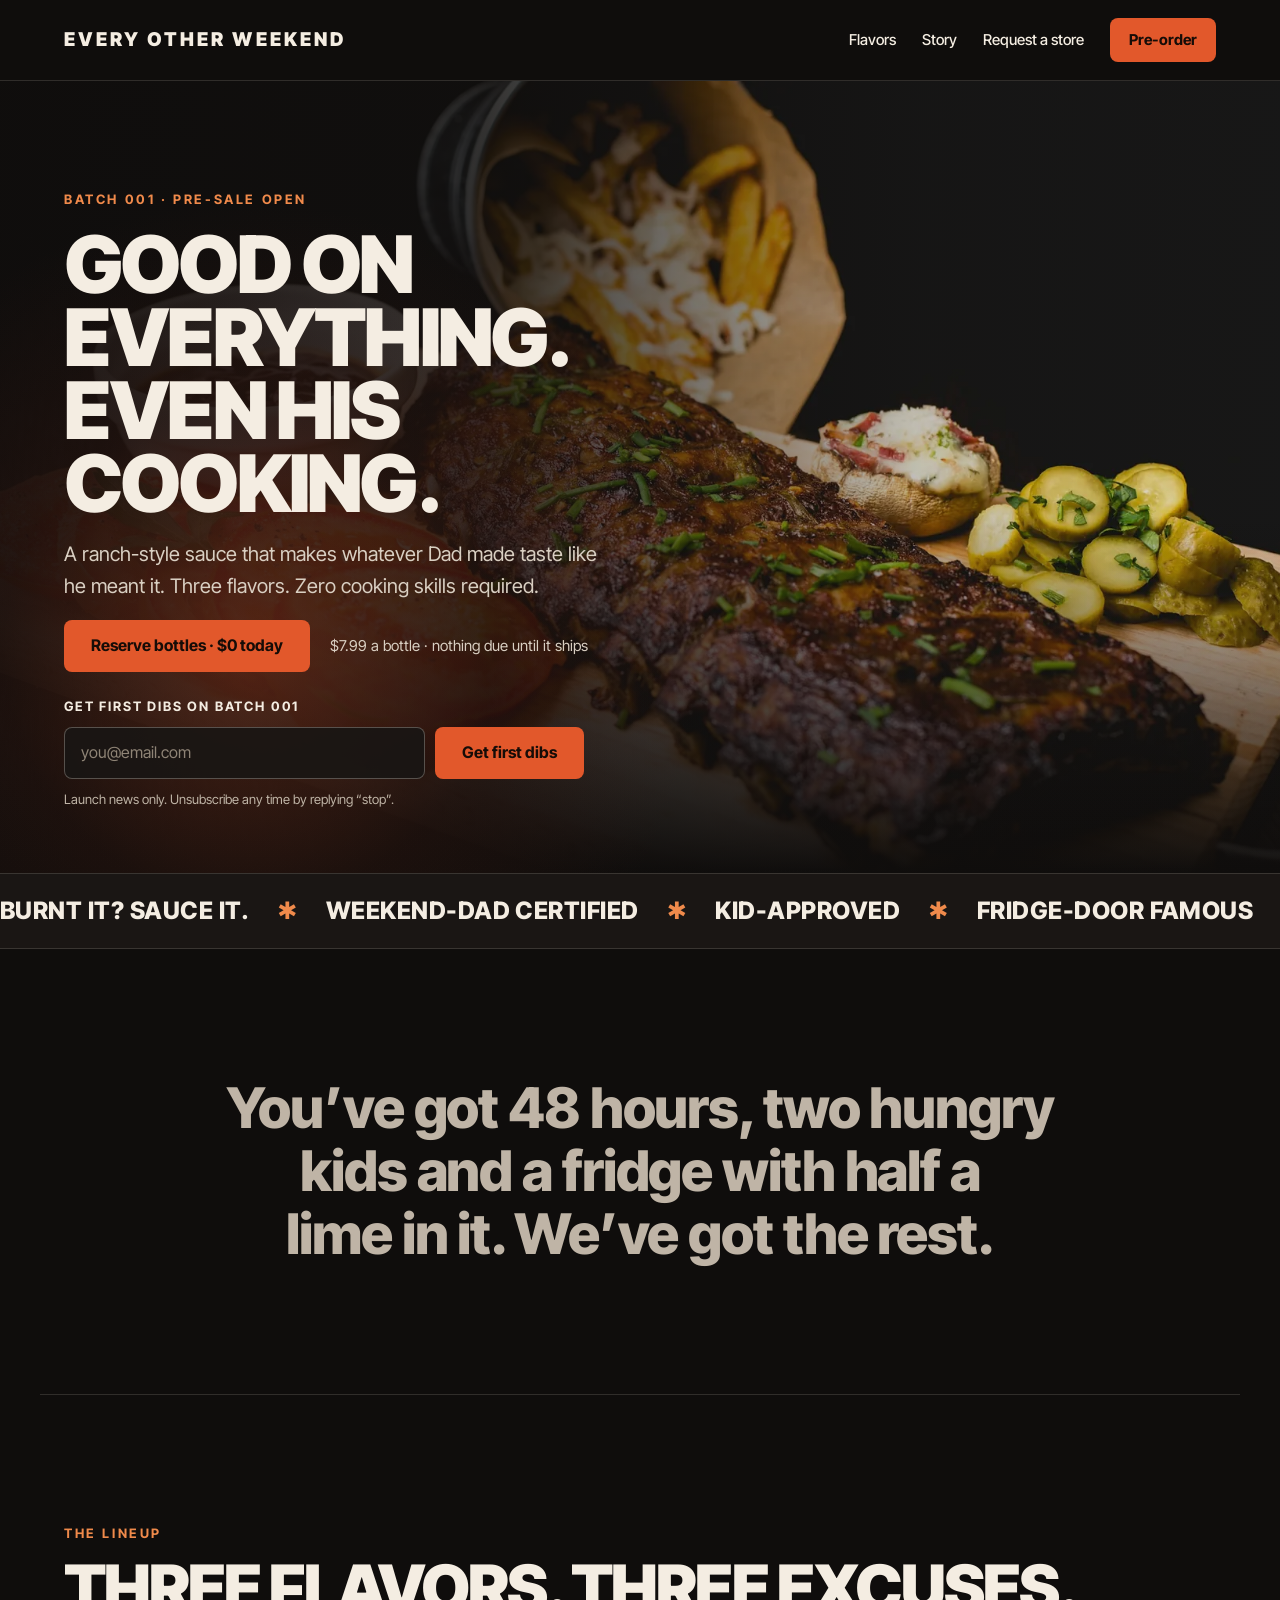
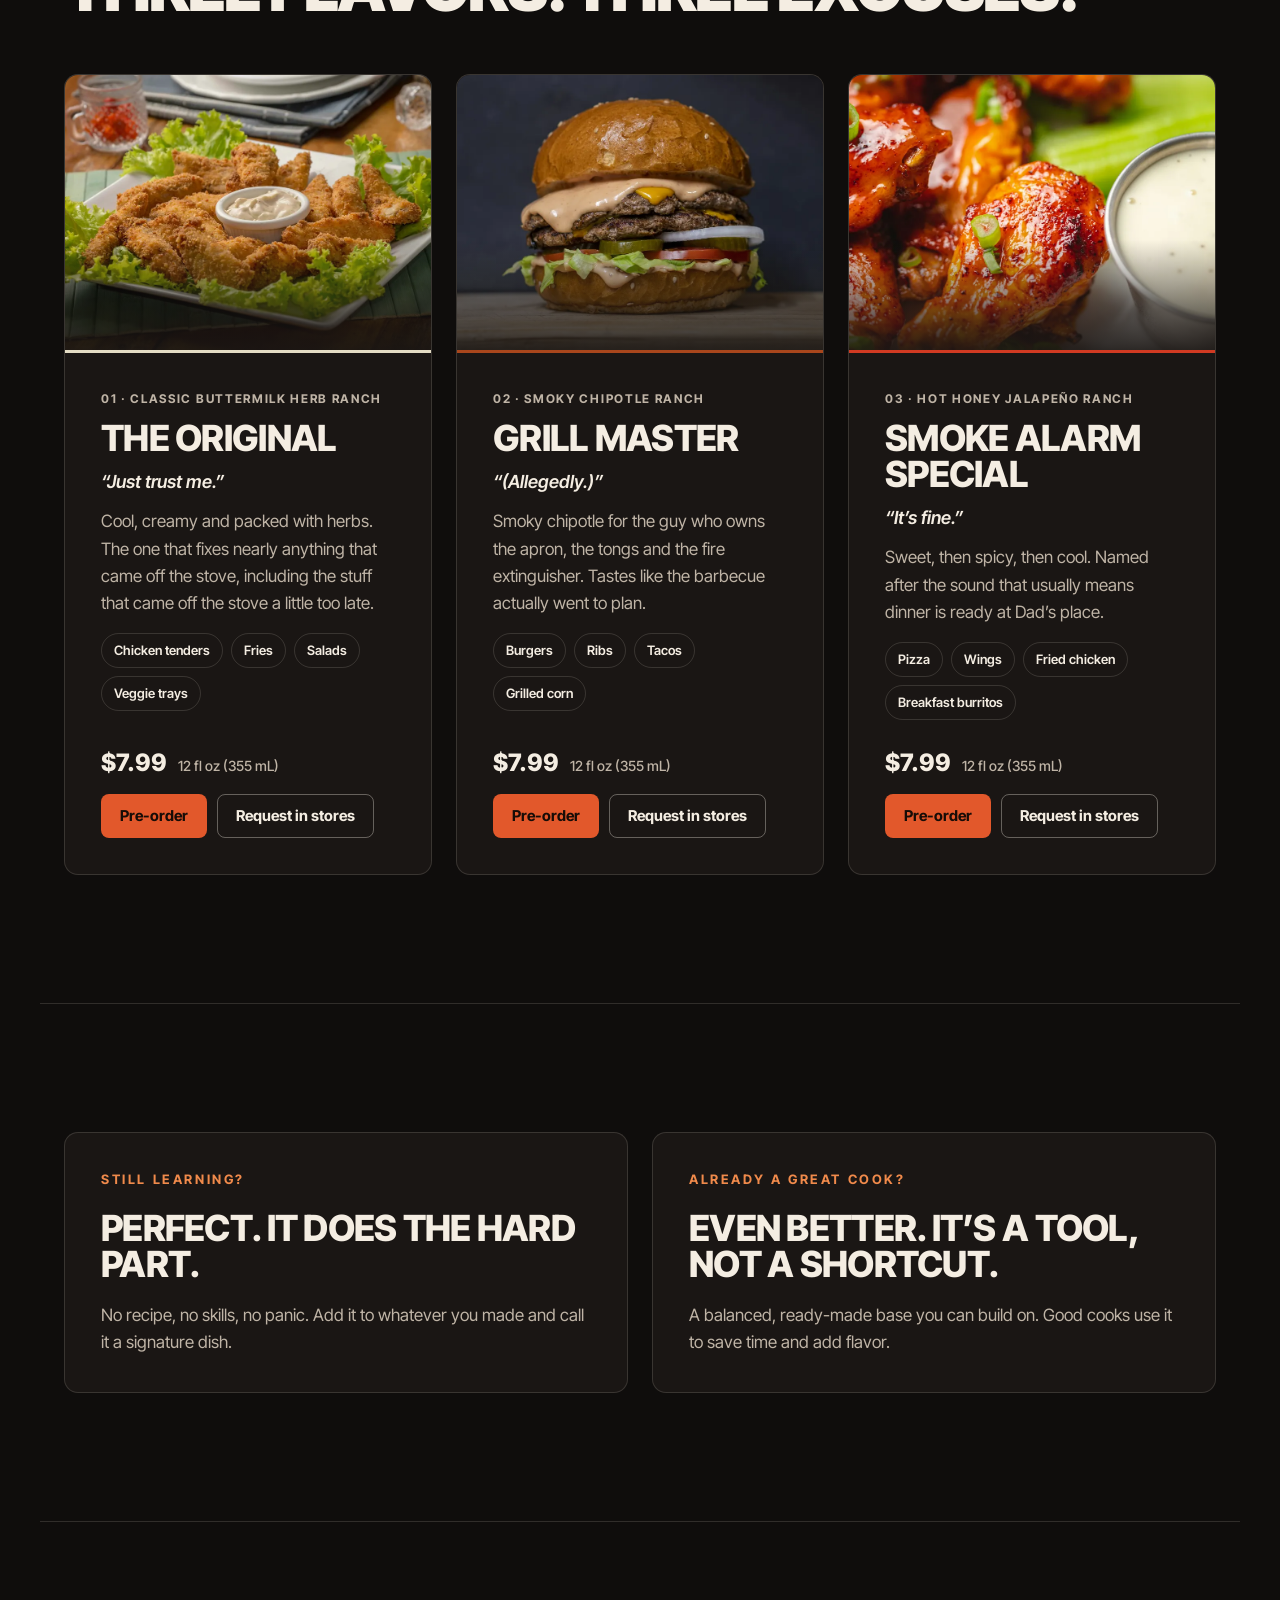
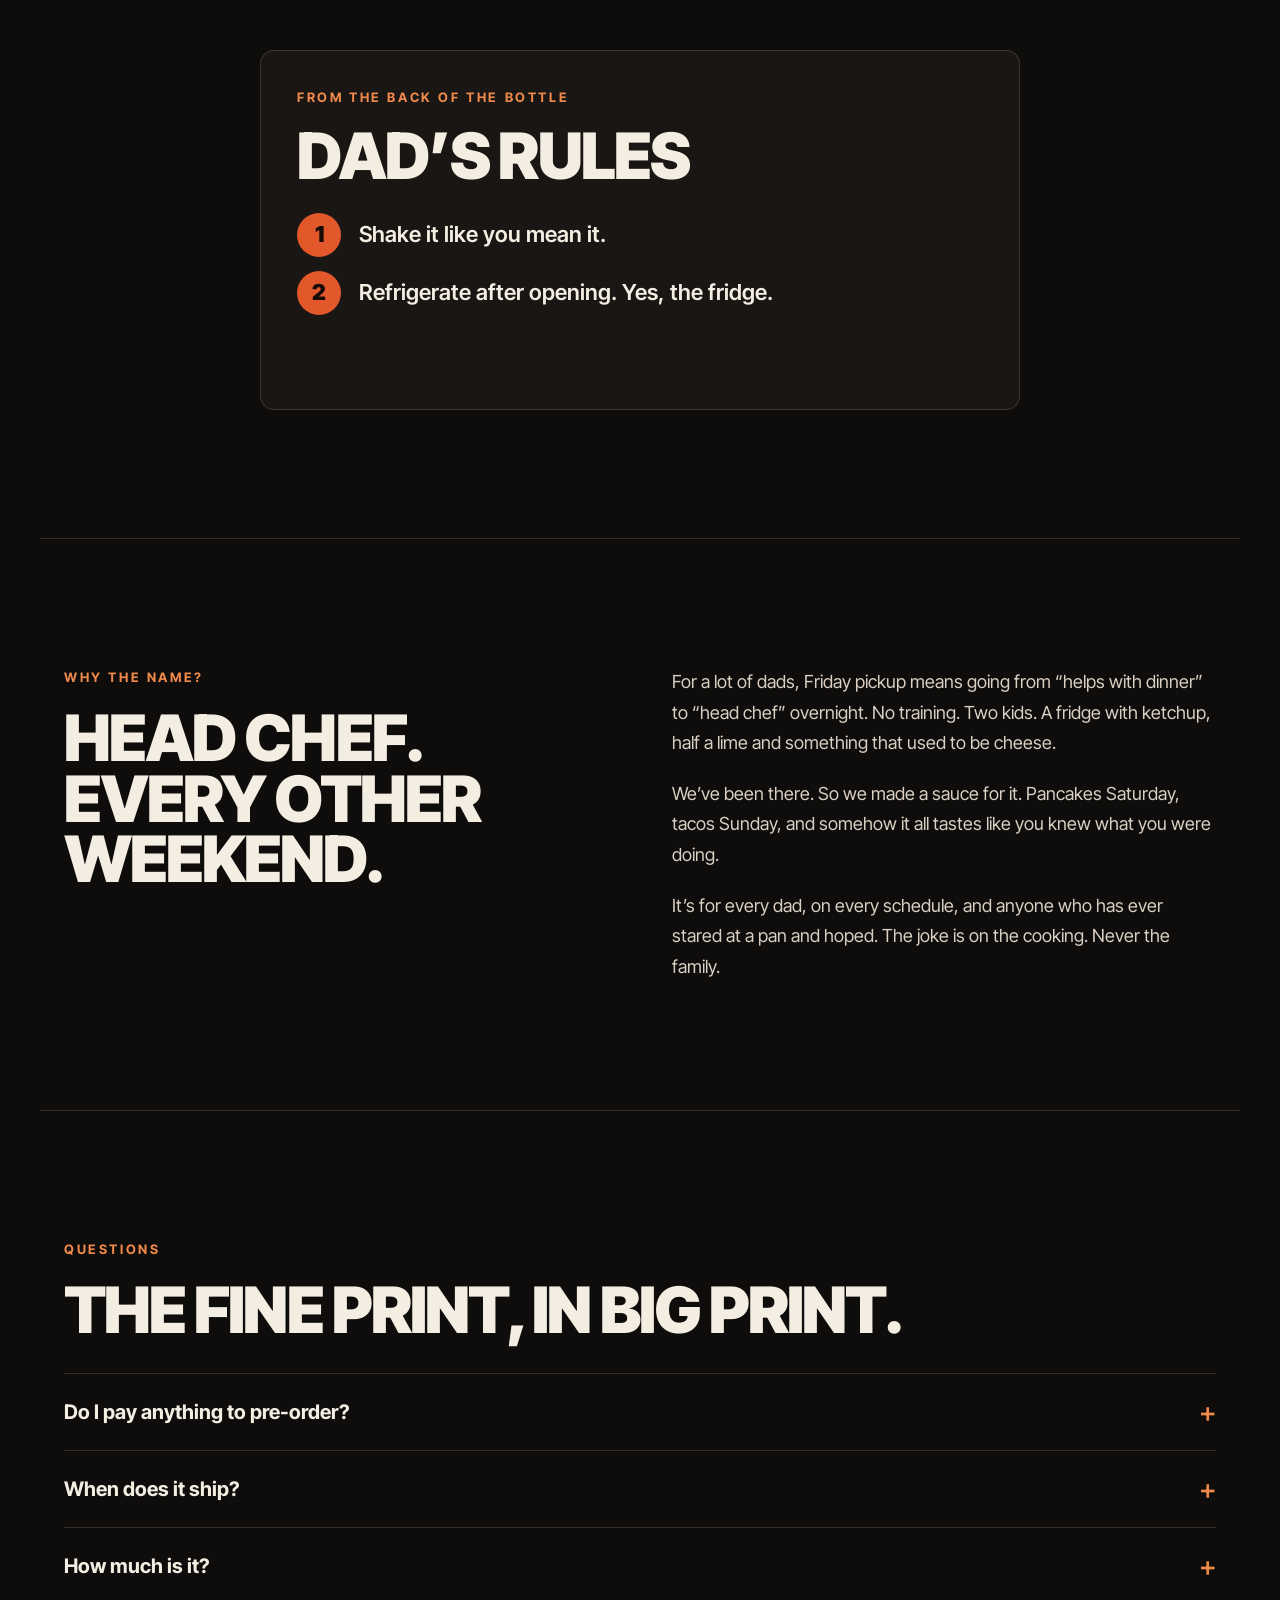
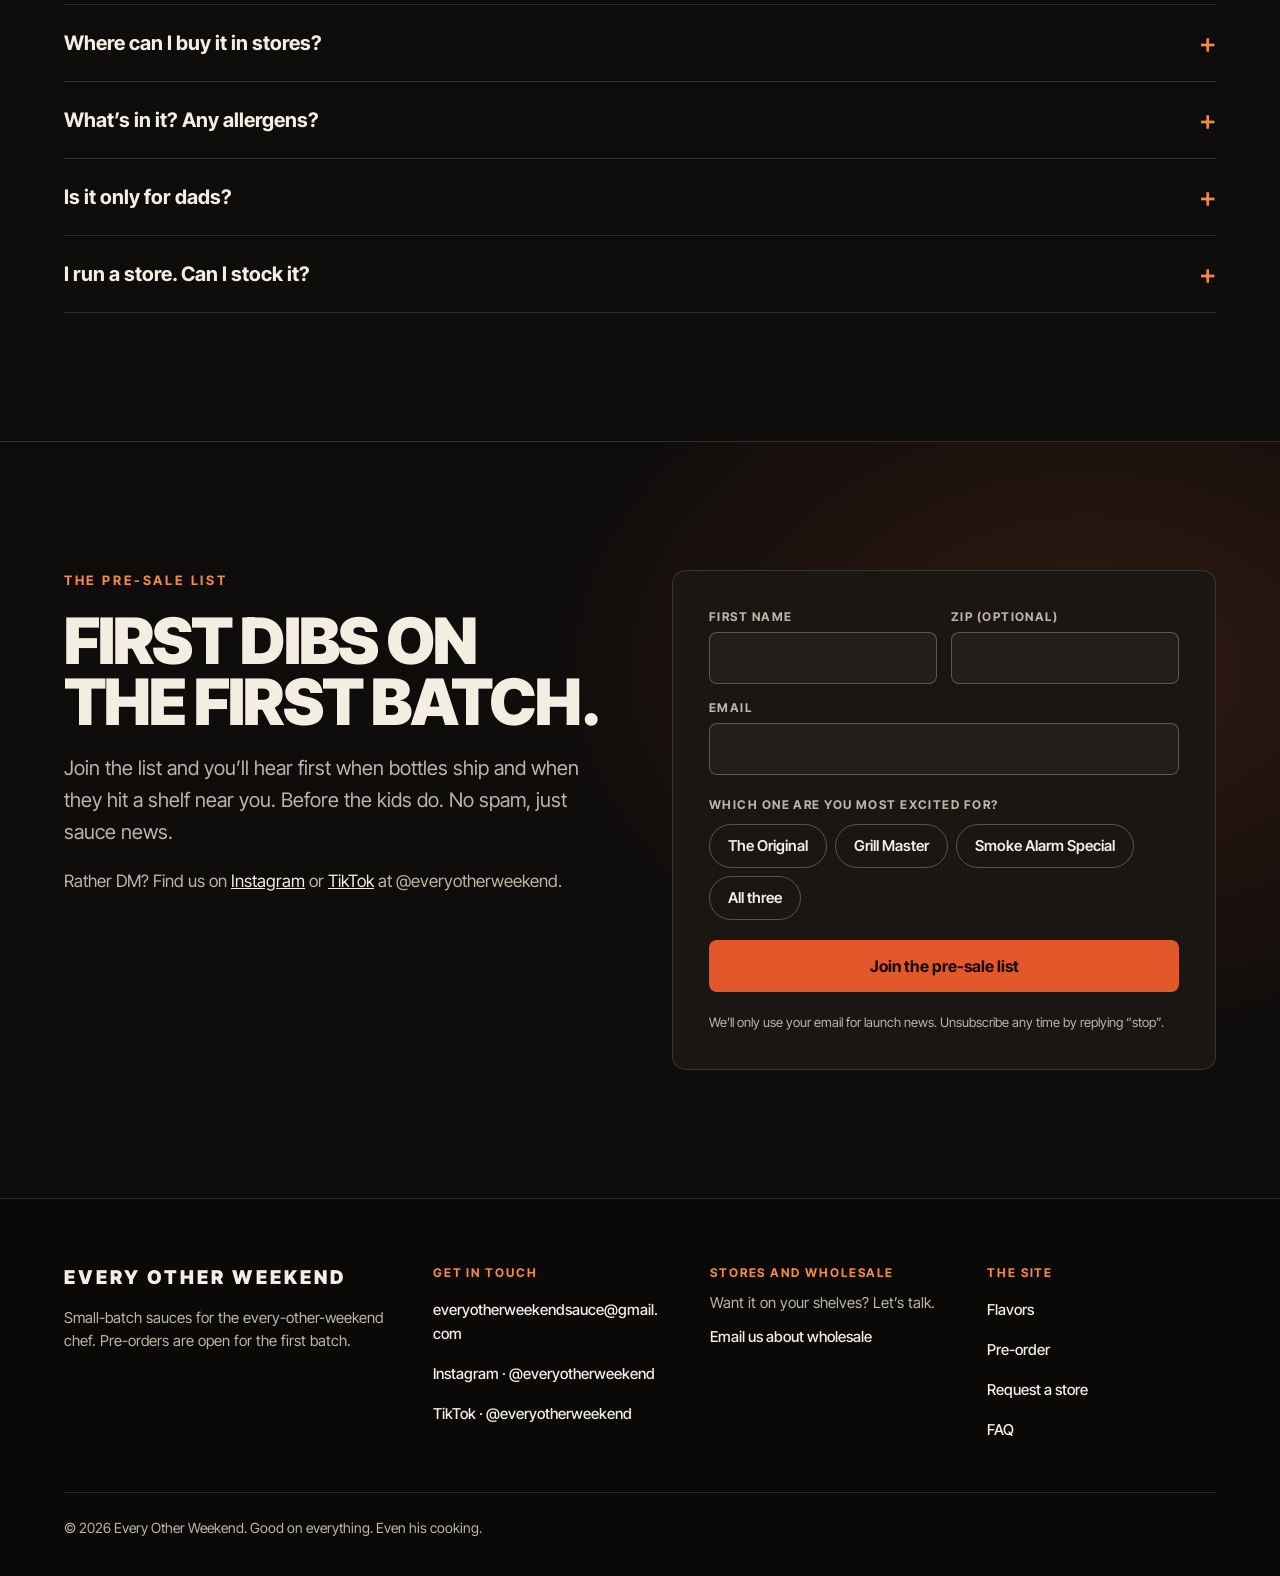
==== commit 6673eeeb: "feat: home page restyle with real photos and email-only hero sign-up Co-Authored-By: Claude Opus 5.5" ====
--- a/index.html
+++ b/index.html
@@ -12,61 +12,8 @@
 <link rel="preconnect" href="https://fonts.googleapis.com">
 <link rel="preconnect" href="https://fonts.gstatic.com" crossorigin="anonymous">
 <link href="https://fonts.googleapis.com/css2?family=Inter+Tight:wght@400;500;600;700;800;900&amp;display=swap" rel="stylesheet">
-<style>
-body{margin:0;background:#F4EBDD}
-.field{display:flex;flex-direction:column;gap:6px;min-width:0}
-.field span{font-size:13px;font-weight:700;letter-spacing:.06em;text-transform:uppercase;color:#6B5F4D}
-.field input,.field textarea{min-height:50px;padding:0 16px;border:2px solid #1D1A16;border-radius:12px;background:#FFFFFF;font:inherit;font-size:16px;color:#1D1A16;width:100%;box-sizing:border-box}
-.field textarea{padding:12px 16px;min-height:90px;resize:vertical}
-.chip{transition:transform .2s ease,background-color .2s ease}
-.chip:hover{transform:translateY(-1px)}
-.faq summary{cursor:pointer;list-style:none}
-.faq summary::-webkit-details-marker{display:none}
-.faq summary::after{content:'+';font-size:28px;line-height:1;font-weight:500;flex:none}
-.faq[open] summary::after{content:'\2212'}
-footer a:hover{text-decoration:underline}
-a{color:#1D1A16}a:hover{color:#A63A22}
-input:focus,button:focus-visible,a:focus-visible{outline:3px solid #1D1A16;outline-offset:3px}
-.cta{transition:transform .2s ease,box-shadow .2s ease}
-.cta:hover{transform:translateY(-2px)}
-@media (prefers-reduced-motion:reduce){.cta{transition:none}}
-.anim [data-rv]{opacity:0;transition:opacity 1s cubic-bezier(.2,.8,.2,1),transform 1.1s cubic-bezier(.2,.8,.2,1);will-change:opacity,transform}
-.anim [data-rv="up"]{transform:translateY(64px)}
-.anim [data-rv="left"]{transform:translateX(-64px)}
-.anim [data-rv="right"]{transform:translateX(64px)}
-.anim [data-rv="zoom"]{transform:scale(.9)}
-.anim [data-rv="tilt"]{transform:translateY(90px) rotate(-14deg) scale(.86);transform-origin:50% 100%}
-.anim [data-rv="drop"]{transform:translateY(-90px);transition:opacity .7s ease-out,transform 1.1s cubic-bezier(.34,1.45,.64,1)}
-.anim [data-rv="card"]{transform:translateY(56px) rotate(-2.5deg)}
-.anim [data-rv].in{opacity:1;transform:none}
-[data-px]{will-change:transform}
-.pair{position:relative;width:250px;padding-bottom:48px}
-.pair .bottle{display:block;transform-origin:50% 50%;transition:transform .8s cubic-bezier(.2,.8,.2,1);position:relative;z-index:1}
-.pair .bottle svg{display:block;transform-origin:50% 50%}
-.pair .food{position:absolute;bottom:44px;left:236px;z-index:2;pointer-events:none;opacity:0;transform:translate(-40px,30px) rotate(-8deg) scale(.85);transition:opacity .45s ease,transform .65s cubic-bezier(.2,.9,.3,1.18);transition-delay:.1s;will-change:transform,opacity}
-.pair .food svg{width:min(220px,40vw);height:auto;filter:drop-shadow(0 12px 14px rgba(0,0,0,.3))}
-.pair.flip .food{left:auto;right:236px;transform:translate(40px,30px) rotate(8deg) scale(.85)}
-.pair .pour{position:absolute;left:-250px;top:0;width:750px;height:600px;z-index:3;pointer-events:none;overflow:visible}
-.pair .pour .stream{stroke-dasharray:460;stroke-dashoffset:460;transition:stroke-dashoffset .45s ease-in}
-.pair .pour .splat{transform-box:fill-box;transform-origin:50% 0;transform:scale(0);opacity:0;transition:transform .3s ease-out,opacity .2s}
-@media (max-width:640px){.pair .food{left:150px;bottom:150px}.pair.flip .food{left:auto;right:150px}.pair .pour{display:none}}
-.pair .hint{position:absolute;left:0;right:0;bottom:8px;margin:0;text-align:center;font-size:12px;font-weight:700;letter-spacing:.14em;text-transform:uppercase;opacity:.7;transition:opacity .3s}
-.pair:hover .bottle{transform:translate(-30px,-30px) rotate(58deg)}
-.pair.on .bottle{transform:translate(-30px,-30px) rotate(58deg)}
-.pair.flip:hover .bottle,.pair.flip.on .bottle{transform:translate(30px,-30px) rotate(-58deg)}
-.pair:hover .bottle svg{animation:squeeze 1.1s ease-in-out .6s infinite alternate}
-.pair.on .bottle svg{animation:squeeze 1.1s ease-in-out .6s infinite alternate}
-@keyframes squeeze{from{transform:scaleX(1)}to{transform:scaleX(.955)}}
-.pair:hover .food{opacity:1;transform:none}
-.pair.on .food{opacity:1;transform:none}
-.pair:hover .pour .stream{stroke-dashoffset:0;transition:stroke-dashoffset .75s cubic-bezier(.4,0,.6,1) .55s}
-.pair:hover .pour .splat{transform:scale(1);opacity:1;transition:transform .4s cubic-bezier(.2,.9,.3,1.3) 1.2s,opacity .2s 1.2s}
-.pair:hover .hint{opacity:0}
-.pair.on .hint{opacity:0}
-@media (hover:none){.pair .hint{display:none}}
-@media (prefers-reduced-motion:reduce){.pair .bottle,.pair .food,.pair .pour .stream,.pair .pour .splat{transition:none}.pair:hover .bottle svg{animation:none}}
-</style>
 <link rel="stylesheet" href="eow.css">
+<link rel="stylesheet" href="home.css">
 </head>
 <body>
 <div data-eow>
@@ -80,789 +27,213 @@
 </div>
 </nav>
 </header>
-
-<section id="top" style="background: #F4EBDD; position: relative">
-<div style="max-width: 1200px; margin: 0 auto; padding: 48px 24px 0; display: flex; flex-wrap: wrap; align-items: flex-end; gap: 40px">
-<div data-rv="up" style="flex: 1 1 480px; min-width: 0; display: flex; flex-direction: column; gap: 22px; padding-bottom: 96px">
-<p style="margin: 0; font-size: 13px; font-weight: 700; letter-spacing: 0.16em; text-transform: uppercase; color: #A63A22">Pre-sale now open · For the every-other-weekend chef</p>
-<h1 style="margin: 0; font-family: var(--font); font-weight: 900; text-transform: uppercase; font-size: clamp(50px, 6.6vw, 92px); line-height: 0.95; letter-spacing: -0.01em">Good on everything. Even his cooking.</h1>
-<p style="margin: 0; font-size: 20px; line-height: 1.55; color: #4A4238; max-width: 32rem">A ranch-style sauce that makes whatever Dad made taste like he meant it. Three flavors. Zero cooking skills required.</p>
-<div style="display: flex; flex-wrap: wrap; align-items: center; gap: 18px; padding-top: 6px">
-<a href="preorder.html" class="cta" style="text-decoration: none; padding: 24px 52px; background: #A63A22; color: #FBF5EA; border: 3px solid #1D1A16; border-radius: 999px; font-family: var(--font); font-weight: 900; text-transform: uppercase; font-size: 24px; letter-spacing: 0.02em; box-shadow: 6px 6px 0 #1D1A16">Pre-order now</a>
-<span style="display: flex; flex-direction: column; gap: 4px; font-size: 17px; font-weight: 500; color: #4A4238"><span>$7.99 a bottle · $0 due today</span><a href="#find" style="font-weight: 700">Or get launch updates</a></span>
-</div>
-</div>
-<div style="flex: 1 1 440px; min-width: 0; display: flex; justify-content: center; align-items: flex-end; gap: 0; margin-bottom: -40px; position: relative; z-index: 1">
-<div data-px="0.12" style="margin-right: -18px"><div data-rv="drop" data-rv-delay="140"><div style="transform: rotate(-6deg)"><svg width="190" height="411" viewBox="0 0 240 520" role="img" aria-label="Every Other Weekend Grill Master bottle" style="overflow: visible">
-<defs>
-<linearGradient id="cap10" x1="0" x2="1"><stop offset="0" stop-color="#6A2010"></stop><stop offset="0.16" stop-color="#D2603F"></stop><stop offset="0.3" stop-color="#A63A22"></stop><stop offset="0.7" stop-color="#A63A22"></stop><stop offset="0.86" stop-color="#6A2010"></stop><stop offset="1" stop-color="#6A2010"></stop></linearGradient>
-<linearGradient id="sau10" x1="0" x2="1"><stop offset="0" stop-color="#A24B2C"></stop><stop offset="0.13" stop-color="#DF8A63"></stop><stop offset="0.28" stop-color="#F2A985"></stop><stop offset="0.48" stop-color="#DF8A63"></stop><stop offset="0.8" stop-color="#DF8A63"></stop><stop offset="1" stop-color="#A24B2C"></stop></linearGradient>
-<linearGradient id="sauv10" x1="0" x2="0" y1="0" y2="1"><stop offset="0" stop-color="#000000" stop-opacity="0"></stop><stop offset="0.72" stop-color="#000000" stop-opacity="0.05"></stop><stop offset="1" stop-color="#000000" stop-opacity="0.2"></stop></linearGradient>
-<linearGradient id="air10" x1="0" x2="1"><stop offset="0" stop-color="#FFFFFF" stop-opacity="0.26"></stop><stop offset="0.28" stop-color="#FFFFFF" stop-opacity="0.4"></stop><stop offset="0.55" stop-color="#FFFFFF" stop-opacity="0.08"></stop><stop offset="1" stop-color="#FFFFFF" stop-opacity="0.22"></stop></linearGradient>
-<linearGradient id="curve10" x1="0" x2="1"><stop offset="0" stop-color="#000000" stop-opacity="0.36"></stop><stop offset="0.1" stop-color="#000000" stop-opacity="0.08"></stop><stop offset="0.22" stop-color="#FFFFFF" stop-opacity="0.06"></stop><stop offset="0.34" stop-color="#FFFFFF" stop-opacity="0"></stop><stop offset="0.6" stop-color="#000000" stop-opacity="0"></stop><stop offset="0.86" stop-color="#000000" stop-opacity="0.09"></stop><stop offset="1" stop-color="#000000" stop-opacity="0.44"></stop></linearGradient>
-<linearGradient id="hi10" x1="0" x2="0" y1="0" y2="1"><stop offset="0" stop-color="#FFFFFF" stop-opacity="0"></stop><stop offset="0.12" stop-color="#FFFFFF" stop-opacity="0.85"></stop><stop offset="0.8" stop-color="#FFFFFF" stop-opacity="0.55"></stop><stop offset="1" stop-color="#FFFFFF" stop-opacity="0"></stop></linearGradient>
-<linearGradient id="capsh10" x1="0" x2="0" y1="0" y2="1"><stop offset="0" stop-color="#000000" stop-opacity="0.34"></stop><stop offset="1" stop-color="#000000" stop-opacity="0"></stop></linearGradient>
-<linearGradient id="lab10" x1="0" x2="1"><stop offset="0" stop-color="#000000" stop-opacity="0.2"></stop><stop offset="0.09" stop-color="#000000" stop-opacity="0"></stop><stop offset="0.88" stop-color="#000000" stop-opacity="0"></stop><stop offset="1" stop-color="#000000" stop-opacity="0.24"></stop></linearGradient>
-<pattern id="ging10" width="12" height="12" patternUnits="userSpaceOnUse"><rect width="12" height="12" fill="#FBF5EA"></rect><rect width="6" height="12" fill="#A63A22" opacity="0.45"></rect><rect width="12" height="6" fill="#A63A22" opacity="0.45"></rect></pattern>
-<clipPath id="body10"><path d="M86 112 L154 112 C206 120 222 160 222 212 L222 470 Q222 506 186 506 L54 506 Q18 506 18 470 L18 212 C18 160 34 120 86 112 Z"></path></clipPath>
-<filter id="sh10" x="-50%" y="-50%" width="200%" height="200%"><feGaussianBlur stdDeviation="9"></feGaussianBlur></filter>
-<filter id="sh210" x="-50%" y="-50%" width="200%" height="200%"><feGaussianBlur stdDeviation="3"></feGaussianBlur></filter>
-<filter id="grain10" x="0" y="0" width="100%" height="100%"><feTurbulence type="fractalNoise" baseFrequency="0.9" numOctaves="2" seed="7"></feTurbulence><feColorMatrix type="saturate" values="0"></feColorMatrix><feComponentTransfer><feFuncA type="linear" slope="0.16"></feFuncA></feComponentTransfer></filter>
-</defs>
-<ellipse cx="120" cy="509" rx="110" ry="12" fill="#000000" opacity="0.3" filter="url(#sh10)"></ellipse>
-<ellipse cx="120" cy="506" rx="80" ry="6" fill="#000000" opacity="0.42" filter="url(#sh210)"></ellipse>
-<g clip-path="url(#body10)">
-<rect x="0" y="100" width="240" height="420" fill="url(#air10)"></rect>
-<rect x="0" y="158" width="240" height="362" fill="url(#sau10)"></rect>
-<rect x="0" y="158" width="240" height="362" fill="url(#sauv10)"></rect>
-<ellipse cx="57.5" cy="185.5" rx="1.6" ry="1.1" transform="rotate(-29 57.5 185.5)" fill="#7A2A12" opacity="0.47"></ellipse><ellipse cx="102.8" cy="442.6" rx="1.6" ry="1.0" transform="rotate(-59 102.8 442.6)" fill="#7A2A12" opacity="0.61"></ellipse><ellipse cx="155.1" cy="214.0" rx="1.3" ry="0.8" transform="rotate(-62 155.1 214.0)" fill="#7A2A12" opacity="0.57"></ellipse><ellipse cx="57.4" cy="477.6" rx="1.8" ry="1.3" transform="rotate(62 57.4 477.6)" fill="#7A2A12" opacity="0.47"></ellipse><ellipse cx="71.5" cy="462.7" rx="1.1" ry="0.6" transform="rotate(-6 71.5 462.7)" fill="#7A2A12" opacity="0.53"></ellipse><ellipse cx="173.3" cy="215.2" rx="1.1" ry="0.8" transform="rotate(11 173.3 215.2)" fill="#7A2A12" opacity="0.51"></ellipse><ellipse cx="106.9" cy="209.7" rx="1.4" ry="0.9" transform="rotate(24 106.9 209.7)" fill="#7A2A12" opacity="0.61"></ellipse><ellipse cx="75.3" cy="469.5" rx="2.1" ry="1.4" transform="rotate(13 75.3 469.5)" fill="#7A2A12" opacity="0.54"></ellipse><ellipse cx="117.3" cy="225.4" rx="1.5" ry="1.0" transform="rotate(5 117.3 225.4)" fill="#7A2A12" opacity="0.62"></ellipse><ellipse cx="156.1" cy="485.3" rx="1.0" ry="0.8" transform="rotate(-13 156.1 485.3)" fill="#7A2A12" opacity="0.57"></ellipse><ellipse cx="184.1" cy="179.3" rx="2.4" ry="1.7" transform="rotate(53 184.1 179.3)" fill="#7A2A12" opacity="0.46"></ellipse><ellipse cx="180.7" cy="203.6" rx="2.2" ry="1.6" transform="rotate(-67 180.7 203.6)" fill="#7A2A12" opacity="0.48"></ellipse><ellipse cx="76.7" cy="492.1" rx="2.0" ry="1.4" transform="rotate(-8 76.7 492.1)" fill="#7A2A12" opacity="0.55"></ellipse><ellipse cx="175.4" cy="446.1" rx="2.0" ry="1.1" transform="rotate(-19 175.4 446.1)" fill="#7A2A12" opacity="0.5"></ellipse><ellipse cx="105.5" cy="204.0" rx="2.1" ry="1.4" transform="rotate(66 105.5 204.0)" fill="#7A2A12" opacity="0.61"></ellipse><ellipse cx="86.1" cy="185.0" rx="1.7" ry="1.2" transform="rotate(10 86.1 185.0)" fill="#7A2A12" opacity="0.58"></ellipse><ellipse cx="176.7" cy="173.6" rx="1.0" ry="0.5" transform="rotate(-61 176.7 173.6)" fill="#7A2A12" opacity="0.5"></ellipse><ellipse cx="84.4" cy="481.3" rx="1.1" ry="0.7" transform="rotate(-60 84.4 481.3)" fill="#7A2A12" opacity="0.57"></ellipse><ellipse cx="112.3" cy="185.2" rx="2.0" ry="1.2" transform="rotate(-44 112.3 185.2)" fill="#7A2A12" opacity="0.62"></ellipse><ellipse cx="103.0" cy="471.3" rx="1.5" ry="1.0" transform="rotate(44 103.0 471.3)" fill="#7A2A12" opacity="0.61"></ellipse><ellipse cx="66.4" cy="171.9" rx="2.2" ry="1.3" transform="rotate(6 66.4 171.9)" fill="#7A2A12" opacity="0.51"></ellipse><ellipse cx="68.9" cy="466.9" rx="1.5" ry="1.2" transform="rotate(-17 68.9 466.9)" fill="#7A2A12" opacity="0.52"></ellipse><ellipse cx="177.7" cy="436.9" rx="1.7" ry="1.0" transform="rotate(-18 177.7 436.9)" fill="#7A2A12" opacity="0.49"></ellipse><ellipse cx="204.5" cy="466.2" rx="1.8" ry="1.2" transform="rotate(-7 204.5 466.2)" fill="#7A2A12" opacity="0.34"></ellipse><ellipse cx="141.4" cy="457.3" rx="1.8" ry="1.1" transform="rotate(-40 141.4 457.3)" fill="#7A2A12" opacity="0.6"></ellipse><ellipse cx="198.1" cy="217.6" rx="1.8" ry="1.3" transform="rotate(-35 198.1 217.6)" fill="#7A2A12" opacity="0.38"></ellipse><ellipse cx="106.7" cy="222.2" rx="1.7" ry="1.2" transform="rotate(50 106.7 222.2)" fill="#C8502C" opacity="0.61"></ellipse><ellipse cx="200.3" cy="447.8" rx="1.3" ry="0.7" transform="rotate(-12 200.3 447.8)" fill="#C8502C" opacity="0.37"></ellipse><ellipse cx="120.5" cy="482.1" rx="2.4" ry="1.5" transform="rotate(23 120.5 482.1)" fill="#C8502C" opacity="0.62"></ellipse><ellipse cx="146.3" cy="495.1" rx="1.6" ry="1.0" transform="rotate(44 146.3 495.1)" fill="#C8502C" opacity="0.59"></ellipse><ellipse cx="96.6" cy="487.6" rx="1.3" ry="0.8" transform="rotate(-15 96.6 487.6)" fill="#C8502C" opacity="0.6"></ellipse><ellipse cx="203.3" cy="450.5" rx="2.3" ry="1.5" transform="rotate(-21 203.3 450.5)" fill="#C8502C" opacity="0.35"></ellipse><ellipse cx="84.6" cy="484.4" rx="1.3" ry="0.9" transform="rotate(-4 84.6 484.4)" fill="#C8502C" opacity="0.57"></ellipse><ellipse cx="29.0" cy="229.1" rx="2.0" ry="1.3" transform="rotate(-20 29.0 229.1)" fill="#C8502C" opacity="0.3"></ellipse><ellipse cx="143.0" cy="182.5" rx="1.4" ry="0.7" transform="rotate(65 143.0 182.5)" fill="#C8502C" opacity="0.6"></ellipse><ellipse cx="191.2" cy="182.9" rx="1.0" ry="0.8" transform="rotate(3 191.2 182.9)" fill="#C8502C" opacity="0.42"></ellipse><ellipse cx="147.0" cy="214.8" rx="1.8" ry="1.0" transform="rotate(-35 147.0 214.8)" fill="#3A1A0E" opacity="0.59"></ellipse><ellipse cx="44.2" cy="467.1" rx="1.1" ry="0.8" transform="rotate(28 44.2 467.1)" fill="#3A1A0E" opacity="0.4"></ellipse><ellipse cx="88.6" cy="494.1" rx="1.4" ry="0.8" transform="rotate(41 88.6 494.1)" fill="#3A1A0E" opacity="0.58"></ellipse><ellipse cx="35.6" cy="464.7" rx="1.9" ry="1.3" transform="rotate(-45 35.6 464.7)" fill="#3A1A0E" opacity="0.34"></ellipse><ellipse cx="162.4" cy="190.0" rx="1.2" ry="0.7" transform="rotate(23 162.4 190.0)" fill="#3A1A0E" opacity="0.55"></ellipse><ellipse cx="176.3" cy="228.6" rx="1.1" ry="0.8" transform="rotate(-50 176.3 228.6)" fill="#3A1A0E" opacity="0.5"></ellipse><ellipse cx="62.2" cy="202.6" rx="1.9" ry="0.9" transform="rotate(13 62.2 202.6)" fill="#3A1A0E" opacity="0.49"></ellipse><ellipse cx="143.4" cy="440.9" rx="2.4" ry="1.7" transform="rotate(3 143.4 440.9)" fill="#3A1A0E" opacity="0.6"></ellipse>
-<ellipse cx="120" cy="158" rx="126" ry="6" fill="#E7956C"></ellipse>
-<path d="M-6 158 A126 6 0 0 0 246 158" fill="none" stroke="#000000" stroke-opacity="0.14" stroke-width="1.5"></path>
-<path d="M-6 158 A126 6 0 0 1 246 158" fill="none" stroke="#FFFFFF" stroke-opacity="0.55" stroke-width="1.5"></path>
-<rect x="0" y="218" width="240" height="20" fill="url(#ging10)"></rect>
-<rect x="0" y="217" width="240" height="1.2" fill="#000000" opacity="0.16"></rect>
-<rect x="0" y="237" width="240" height="1.4" fill="#000000" opacity="0.2"></rect>
-<rect x="0" y="238" width="240" height="190" fill="#FBF5EA"></rect>
-<rect x="0" y="426" width="240" height="3" fill="#A63A22" opacity="0.85"></rect>
-<rect x="0" y="428.6" width="240" height="1.6" fill="#000000" opacity="0.22"></rect>
-<rect x="12" y="246" width="216" height="174" rx="3" fill="none" stroke="#A63A22" stroke-opacity="0.32" stroke-width="1"></rect>
-<rect x="212.5" y="238" width="1.3" height="190" fill="#000000" opacity="0.13"></rect>
-<rect x="213.8" y="238" width="1.2" height="190" fill="#FFFFFF" opacity="0.4"></rect>
-<g transform="translate(120 262)" fill="none" stroke="#A63A22" stroke-width="2.4" stroke-linecap="round"><rect x="-8" y="-12" width="16" height="13" rx="3"></rect><line x1="-3" y1="-8" x2="-3" y2="-3"></line><line x1="0" y1="-8" x2="0" y2="-3"></line><line x1="3" y1="-8" x2="3" y2="-3"></line><line x1="0" y1="1" x2="0" y2="14"></line></g>
-<text x="120" y="298" text-anchor="middle" font-family="DM Sans, sans-serif" font-weight="700" font-size="10" letter-spacing="3" fill="#1D1A16">EVERY OTHER</text>
-<text x="120" y="332" text-anchor="middle" font-family="Bowlby One, Arial Black, sans-serif" font-size="31" fill="#1D1A16">WEEKEND</text>
-<rect x="53.2" y="344" width="133.6" height="22" rx="11" fill="#A63A22"></rect>
-<text x="120" y="359.5" text-anchor="middle" font-family="DM Sans, sans-serif" font-weight="700" font-size="10" letter-spacing="1.6" fill="#FBF5EA">GRILL MASTER</text>
-<text x="120" y="385" text-anchor="middle" font-family="DM Sans, sans-serif" font-style="italic" font-size="10.5" fill="#6A2010">“(Allegedly.)”</text>
-<text x="120" y="408" text-anchor="middle" font-family="DM Sans, sans-serif" font-weight="700" font-size="8.5" letter-spacing="1.2" fill="#1D1A16">12 FL OZ (355 mL)</text>
-<rect x="0" y="238" width="240" height="190" fill="url(#lab10)"></rect>
-<rect x="0" y="112" width="240" height="28" fill="url(#capsh10)"></rect>
-<rect x="0" y="100" width="240" height="420" fill="url(#curve10)"></rect>
-<rect x="0" y="100" width="240" height="420" fill="#000000" filter="url(#grain10)"></rect>
-<rect x="27" y="128" width="13" height="366" rx="6.5" fill="url(#hi10)" opacity="0.3"></rect>
-<rect x="32" y="136" width="4" height="350" rx="2" fill="url(#hi10)" opacity="0.6"></rect>
-<rect x="199" y="186" width="6" height="268" rx="3" fill="url(#hi10)" opacity="0.28"></rect>
-<path d="M58 130 C78 118 100 115 122 115" fill="none" stroke="#FFFFFF" stroke-opacity="0.78" stroke-width="5" stroke-linecap="round"></path>
-<path d="M32 492 Q120 512 208 492" fill="none" stroke="#FFFFFF" stroke-opacity="0.2" stroke-width="4" stroke-linecap="round"></path>
-</g>
-<path d="M86 112 L154 112 C206 120 222 160 222 212 L222 470 Q222 506 186 506 L54 506 Q18 506 18 470 L18 212 C18 160 34 120 86 112 Z" fill="none" stroke="#000000" stroke-opacity="0.26" stroke-width="1.5"></path>
-<path d="M98 54 L98 30 Q98 18 110 18 L130 18 Q142 18 142 30 L142 54 Z" fill="url(#cap10)"></path>
-<rect x="104" y="10" width="32" height="12" rx="4" fill="url(#cap10)"></rect>
-<ellipse cx="120" cy="10.5" rx="7" ry="2" fill="#000000" opacity="0.45"></ellipse>
-<rect x="104" y="24" width="4" height="26" rx="2" fill="#FFFFFF" opacity="0.4"></rect>
-<rect x="74" y="54" width="92" height="64" rx="10" fill="url(#cap10)"></rect>
-<rect x="81" y="60" width="1.6" height="42" fill="#000000" opacity="0.16"></rect><rect x="83.2" y="60" width="1.2" height="42" fill="#FFFFFF" opacity="0.14"></rect><rect x="88" y="60" width="1.6" height="42" fill="#000000" opacity="0.16"></rect><rect x="90.2" y="60" width="1.2" height="42" fill="#FFFFFF" opacity="0.14"></rect><rect x="95" y="60" width="1.6" height="42" fill="#000000" opacity="0.16"></rect><rect x="97.2" y="60" width="1.2" height="42" fill="#FFFFFF" opacity="0.14"></rect><rect x="102" y="60" width="1.6" height="42" fill="#000000" opacity="0.16"></rect><rect x="104.2" y="60" width="1.2" height="42" fill="#FFFFFF" opacity="0.14"></rect><rect x="109" y="60" width="1.6" height="42" fill="#000000" opacity="0.16"></rect><rect x="111.2" y="60" width="1.2" height="42" fill="#FFFFFF" opacity="0.14"></rect><rect x="116" y="60" width="1.6" height="42" fill="#000000" opacity="0.16"></rect><rect x="118.2" y="60" width="1.2" height="42" fill="#FFFFFF" opacity="0.14"></rect><rect x="123" y="60" width="1.6" height="42" fill="#000000" opacity="0.16"></rect><rect x="125.2" y="60" width="1.2" height="42" fill="#FFFFFF" opacity="0.14"></rect><rect x="130" y="60" width="1.6" height="42" fill="#000000" opacity="0.16"></rect><rect x="132.2" y="60" width="1.2" height="42" fill="#FFFFFF" opacity="0.14"></rect><rect x="137" y="60" width="1.6" height="42" fill="#000000" opacity="0.16"></rect><rect x="139.2" y="60" width="1.2" height="42" fill="#FFFFFF" opacity="0.14"></rect><rect x="144" y="60" width="1.6" height="42" fill="#000000" opacity="0.16"></rect><rect x="146.2" y="60" width="1.2" height="42" fill="#FFFFFF" opacity="0.14"></rect><rect x="151" y="60" width="1.6" height="42" fill="#000000" opacity="0.16"></rect><rect x="153.2" y="60" width="1.2" height="42" fill="#FFFFFF" opacity="0.14"></rect><rect x="158" y="60" width="1.6" height="42" fill="#000000" opacity="0.16"></rect><rect x="160.2" y="60" width="1.2" height="42" fill="#FFFFFF" opacity="0.14"></rect>
-<rect x="74" y="54" width="92" height="64" rx="10" fill="none" stroke="#000000" stroke-opacity="0.22" stroke-width="1"></rect>
-<rect x="74" y="104" width="92" height="14" rx="4" fill="#000000" opacity="0.2"></rect>
-<rect x="72" y="110" width="96" height="9" rx="3" fill="url(#cap10)"></rect>
-<rect x="72" y="110" width="96" height="9" rx="3" fill="#000000" opacity="0.14"></rect>
-<rect x="74" y="66" width="92" height="2" fill="#000000" opacity="0.24"></rect>
-<rect x="74" y="68" width="92" height="1" fill="#FFFFFF" opacity="0.2"></rect>
-<path d="M98 54 L142 54" stroke="#000000" stroke-opacity="0.28" stroke-width="1.5"></path>
-<rect x="82" y="60" width="6" height="50" rx="3" fill="#FFFFFF" opacity="0.3"></rect>
-</svg></div></div></div>
-<div data-px="0.2" style="position: relative; z-index: 1"><div data-rv="drop"><svg width="230" height="498" viewBox="0 0 240 520" role="img" aria-label="Every Other Weekend The Original bottle" style="overflow: visible">
-<defs>
-<linearGradient id="cap11" x1="0" x2="1"><stop offset="0" stop-color="#1A3A23"></stop><stop offset="0.16" stop-color="#4E8A5C"></stop><stop offset="0.3" stop-color="#2F5E3B"></stop><stop offset="0.7" stop-color="#2F5E3B"></stop><stop offset="0.86" stop-color="#1A3A23"></stop><stop offset="1" stop-color="#1A3A23"></stop></linearGradient>
-<linearGradient id="sau11" x1="0" x2="1"><stop offset="0" stop-color="#B5AA8C"></stop><stop offset="0.13" stop-color="#E3DBC3"></stop><stop offset="0.28" stop-color="#F4EFE0"></stop><stop offset="0.48" stop-color="#E3DBC3"></stop><stop offset="0.8" stop-color="#E3DBC3"></stop><stop offset="1" stop-color="#B5AA8C"></stop></linearGradient>
-<linearGradient id="sauv11" x1="0" x2="0" y1="0" y2="1"><stop offset="0" stop-color="#000000" stop-opacity="0"></stop><stop offset="0.72" stop-color="#000000" stop-opacity="0.05"></stop><stop offset="1" stop-color="#000000" stop-opacity="0.2"></stop></linearGradient>
-<linearGradient id="air11" x1="0" x2="1"><stop offset="0" stop-color="#FFFFFF" stop-opacity="0.26"></stop><stop offset="0.28" stop-color="#FFFFFF" stop-opacity="0.4"></stop><stop offset="0.55" stop-color="#FFFFFF" stop-opacity="0.08"></stop><stop offset="1" stop-color="#FFFFFF" stop-opacity="0.22"></stop></linearGradient>
-<linearGradient id="curve11" x1="0" x2="1"><stop offset="0" stop-color="#000000" stop-opacity="0.36"></stop><stop offset="0.1" stop-color="#000000" stop-opacity="0.08"></stop><stop offset="0.22" stop-color="#FFFFFF" stop-opacity="0.06"></stop><stop offset="0.34" stop-color="#FFFFFF" stop-opacity="0"></stop><stop offset="0.6" stop-color="#000000" stop-opacity="0"></stop><stop offset="0.86" stop-color="#000000" stop-opacity="0.09"></stop><stop offset="1" stop-color="#000000" stop-opacity="0.44"></stop></linearGradient>
-<linearGradient id="hi11" x1="0" x2="0" y1="0" y2="1"><stop offset="0" stop-color="#FFFFFF" stop-opacity="0"></stop><stop offset="0.12" stop-color="#FFFFFF" stop-opacity="0.85"></stop><stop offset="0.8" stop-color="#FFFFFF" stop-opacity="0.55"></stop><stop offset="1" stop-color="#FFFFFF" stop-opacity="0"></stop></linearGradient>
-<linearGradient id="capsh11" x1="0" x2="0" y1="0" y2="1"><stop offset="0" stop-color="#000000" stop-opacity="0.34"></stop><stop offset="1" stop-color="#000000" stop-opacity="0"></stop></linearGradient>
-<linearGradient id="lab11" x1="0" x2="1"><stop offset="0" stop-color="#000000" stop-opacity="0.2"></stop><stop offset="0.09" stop-color="#000000" stop-opacity="0"></stop><stop offset="0.88" stop-color="#000000" stop-opacity="0"></stop><stop offset="1" stop-color="#000000" stop-opacity="0.24"></stop></linearGradient>
-<pattern id="ging11" width="12" height="12" patternUnits="userSpaceOnUse"><rect width="12" height="12" fill="#FBF5EA"></rect><rect width="6" height="12" fill="#2F5E3B" opacity="0.45"></rect><rect width="12" height="6" fill="#2F5E3B" opacity="0.45"></rect></pattern>
-<clipPath id="body11"><path d="M86 112 L154 112 C206 120 222 160 222 212 L222 470 Q222 506 186 506 L54 506 Q18 506 18 470 L18 212 C18 160 34 120 86 112 Z"></path></clipPath>
-<filter id="sh11" x="-50%" y="-50%" width="200%" height="200%"><feGaussianBlur stdDeviation="9"></feGaussianBlur></filter>
-<filter id="sh211" x="-50%" y="-50%" width="200%" height="200%"><feGaussianBlur stdDeviation="3"></feGaussianBlur></filter>
-<filter id="grain11" x="0" y="0" width="100%" height="100%"><feTurbulence type="fractalNoise" baseFrequency="0.9" numOctaves="2" seed="7"></feTurbulence><feColorMatrix type="saturate" values="0"></feColorMatrix><feComponentTransfer><feFuncA type="linear" slope="0.16"></feFuncA></feComponentTransfer></filter>
-</defs>
-<ellipse cx="120" cy="509" rx="110" ry="12" fill="#000000" opacity="0.3" filter="url(#sh11)"></ellipse>
-<ellipse cx="120" cy="506" rx="80" ry="6" fill="#000000" opacity="0.42" filter="url(#sh211)"></ellipse>
-<g clip-path="url(#body11)">
-<rect x="0" y="100" width="240" height="420" fill="url(#air11)"></rect>
-<rect x="0" y="158" width="240" height="362" fill="url(#sau11)"></rect>
-<rect x="0" y="158" width="240" height="362" fill="url(#sauv11)"></rect>
-<ellipse cx="176.5" cy="487.0" rx="1.0" ry="0.5" transform="rotate(-5 176.5 487.0)" fill="#5E8A69" opacity="0.5"></ellipse><ellipse cx="90.3" cy="209.5" rx="1.5" ry="1.1" transform="rotate(48 90.3 209.5)" fill="#5E8A69" opacity="0.59"></ellipse><ellipse cx="107.0" cy="458.4" rx="1.2" ry="0.9" transform="rotate(4 107.0 458.4)" fill="#5E8A69" opacity="0.61"></ellipse><ellipse cx="120.0" cy="438.1" rx="2.3" ry="1.4" transform="rotate(17 120.0 438.1)" fill="#5E8A69" opacity="0.62"></ellipse><ellipse cx="36.1" cy="487.6" rx="1.5" ry="0.7" transform="rotate(4 36.1 487.6)" fill="#5E8A69" opacity="0.35"></ellipse><ellipse cx="161.5" cy="181.8" rx="1.1" ry="0.6" transform="rotate(-36 161.5 181.8)" fill="#5E8A69" opacity="0.55"></ellipse><ellipse cx="72.2" cy="218.2" rx="2.2" ry="1.0" transform="rotate(-30 72.2 218.2)" fill="#5E8A69" opacity="0.53"></ellipse><ellipse cx="82.8" cy="453.3" rx="2.3" ry="1.4" transform="rotate(-50 82.8 453.3)" fill="#5E8A69" opacity="0.57"></ellipse><ellipse cx="164.7" cy="181.3" rx="1.2" ry="0.8" transform="rotate(65 164.7 181.3)" fill="#5E8A69" opacity="0.54"></ellipse><ellipse cx="79.3" cy="184.3" rx="1.5" ry="0.7" transform="rotate(-13 79.3 184.3)" fill="#5E8A69" opacity="0.56"></ellipse><ellipse cx="142.5" cy="225.8" rx="1.8" ry="1.1" transform="rotate(-52 142.5 225.8)" fill="#5E8A69" opacity="0.6"></ellipse><ellipse cx="95.4" cy="212.2" rx="2.3" ry="1.2" transform="rotate(-27 95.4 212.2)" fill="#5E8A69" opacity="0.6"></ellipse><ellipse cx="159.7" cy="213.2" rx="2.1" ry="1.2" transform="rotate(33 159.7 213.2)" fill="#5E8A69" opacity="0.56"></ellipse><ellipse cx="108.4" cy="182.6" rx="1.3" ry="0.7" transform="rotate(-34 108.4 182.6)" fill="#5E8A69" opacity="0.61"></ellipse><ellipse cx="61.7" cy="437.6" rx="1.0" ry="0.6" transform="rotate(19 61.7 437.6)" fill="#5E8A69" opacity="0.49"></ellipse><ellipse cx="65.3" cy="201.5" rx="1.8" ry="1.5" transform="rotate(-42 65.3 201.5)" fill="#5E8A69" opacity="0.5"></ellipse><ellipse cx="30.8" cy="222.4" rx="1.1" ry="0.9" transform="rotate(8 30.8 222.4)" fill="#5E8A69" opacity="0.31"></ellipse><ellipse cx="115.0" cy="184.8" rx="2.0" ry="1.1" transform="rotate(37 115.0 184.8)" fill="#5E8A69" opacity="0.62"></ellipse><ellipse cx="34.9" cy="182.9" rx="1.1" ry="0.7" transform="rotate(-19 34.9 182.9)" fill="#5E8A69" opacity="0.34"></ellipse><ellipse cx="179.0" cy="495.7" rx="1.4" ry="1.1" transform="rotate(-53 179.0 495.7)" fill="#5E8A69" opacity="0.49"></ellipse><ellipse cx="93.1" cy="198.7" rx="2.3" ry="1.4" transform="rotate(54 93.1 198.7)" fill="#5E8A69" opacity="0.59"></ellipse><ellipse cx="33.2" cy="214.5" rx="2.4" ry="1.7" transform="rotate(-5 33.2 214.5)" fill="#5E8A69" opacity="0.33"></ellipse><ellipse cx="177.7" cy="211.9" rx="1.8" ry="0.8" transform="rotate(54 177.7 211.9)" fill="#5E8A69" opacity="0.49"></ellipse><ellipse cx="76.4" cy="182.6" rx="1.9" ry="1.1" transform="rotate(-6 76.4 182.6)" fill="#5E8A69" opacity="0.55"></ellipse><ellipse cx="171.7" cy="181.8" rx="1.0" ry="0.8" transform="rotate(-28 171.7 181.8)" fill="#5E8A69" opacity="0.52"></ellipse><ellipse cx="84.0" cy="195.8" rx="1.0" ry="0.7" transform="rotate(55 84.0 195.8)" fill="#5E8A69" opacity="0.57"></ellipse><ellipse cx="121.4" cy="499.0" rx="1.9" ry="1.0" transform="rotate(69 121.4 499.0)" fill="#3A5A40" opacity="0.62"></ellipse><ellipse cx="208.3" cy="483.8" rx="1.8" ry="1.3" transform="rotate(-8 208.3 483.8)" fill="#3A5A40" opacity="0.32"></ellipse><ellipse cx="177.9" cy="212.6" rx="1.1" ry="0.8" transform="rotate(70 177.9 212.6)" fill="#3A5A40" opacity="0.49"></ellipse><ellipse cx="166.5" cy="231.0" rx="1.7" ry="1.0" transform="rotate(-66 166.5 231.0)" fill="#3A5A40" opacity="0.54"></ellipse><ellipse cx="91.7" cy="173.6" rx="2.2" ry="1.5" transform="rotate(-0 91.7 173.6)" fill="#3A5A40" opacity="0.59"></ellipse><ellipse cx="193.2" cy="188.3" rx="1.9" ry="0.9" transform="rotate(-46 193.2 188.3)" fill="#3A5A40" opacity="0.41"></ellipse><ellipse cx="145.1" cy="436.4" rx="2.4" ry="1.1" transform="rotate(50 145.1 436.4)" fill="#3A5A40" opacity="0.6"></ellipse><ellipse cx="137.4" cy="182.4" rx="1.5" ry="1.0" transform="rotate(58 137.4 182.4)" fill="#3A5A40" opacity="0.61"></ellipse><ellipse cx="75.6" cy="453.0" rx="2.0" ry="1.1" transform="rotate(2 75.6 453.0)" fill="#3A5A40" opacity="0.54"></ellipse><ellipse cx="50.9" cy="172.3" rx="2.3" ry="1.0" transform="rotate(-27 50.9 172.3)" fill="#3A5A40" opacity="0.44"></ellipse><ellipse cx="78.9" cy="489.5" rx="2.3" ry="1.6" transform="rotate(36 78.9 489.5)" fill="#3A5A40" opacity="0.55"></ellipse><ellipse cx="175.6" cy="176.6" rx="1.6" ry="0.9" transform="rotate(-33 175.6 176.6)" fill="#3A5A40" opacity="0.5"></ellipse><ellipse cx="41.9" cy="472.4" rx="1.1" ry="0.8" transform="rotate(-13 41.9 472.4)" fill="#2B2B2B" opacity="0.38"></ellipse><ellipse cx="110.0" cy="203.1" rx="1.4" ry="0.9" transform="rotate(48 110.0 203.1)" fill="#2B2B2B" opacity="0.62"></ellipse><ellipse cx="54.7" cy="470.7" rx="1.1" ry="0.7" transform="rotate(36 54.7 470.7)" fill="#2B2B2B" opacity="0.46"></ellipse><ellipse cx="123.2" cy="228.9" rx="1.9" ry="1.4" transform="rotate(2 123.2 228.9)" fill="#2B2B2B" opacity="0.62"></ellipse><ellipse cx="119.8" cy="457.6" rx="1.0" ry="0.7" transform="rotate(-24 119.8 457.6)" fill="#2B2B2B" opacity="0.62"></ellipse><ellipse cx="81.5" cy="209.6" rx="1.3" ry="0.8" transform="rotate(-11 81.5 209.6)" fill="#2B2B2B" opacity="0.56"></ellipse><ellipse cx="85.1" cy="461.4" rx="1.1" ry="0.6" transform="rotate(70 85.1 461.4)" fill="#2B2B2B" opacity="0.57"></ellipse><ellipse cx="179.5" cy="458.4" rx="2.3" ry="1.7" transform="rotate(-67 179.5 458.4)" fill="#2B2B2B" opacity="0.48"></ellipse>
-<ellipse cx="120" cy="158" rx="126" ry="6" fill="#EEE8D4"></ellipse>
-<path d="M-6 158 A126 6 0 0 0 246 158" fill="none" stroke="#000000" stroke-opacity="0.14" stroke-width="1.5"></path>
-<path d="M-6 158 A126 6 0 0 1 246 158" fill="none" stroke="#FFFFFF" stroke-opacity="0.55" stroke-width="1.5"></path>
-<rect x="0" y="218" width="240" height="20" fill="url(#ging11)"></rect>
-<rect x="0" y="217" width="240" height="1.2" fill="#000000" opacity="0.16"></rect>
-<rect x="0" y="237" width="240" height="1.4" fill="#000000" opacity="0.2"></rect>
-<rect x="0" y="238" width="240" height="190" fill="#FBF5EA"></rect>
-<rect x="0" y="426" width="240" height="3" fill="#2F5E3B" opacity="0.85"></rect>
-<rect x="0" y="428.6" width="240" height="1.6" fill="#000000" opacity="0.22"></rect>
-<rect x="12" y="246" width="216" height="174" rx="3" fill="none" stroke="#2F5E3B" stroke-opacity="0.32" stroke-width="1"></rect>
-<rect x="212.5" y="238" width="1.3" height="190" fill="#000000" opacity="0.13"></rect>
-<rect x="213.8" y="238" width="1.2" height="190" fill="#FFFFFF" opacity="0.4"></rect>
-<g transform="translate(120 262)" fill="none" stroke="#2F5E3B" stroke-width="2.4" stroke-linecap="round"><rect x="-8" y="-12" width="16" height="13" rx="3"></rect><line x1="-3" y1="-8" x2="-3" y2="-3"></line><line x1="0" y1="-8" x2="0" y2="-3"></line><line x1="3" y1="-8" x2="3" y2="-3"></line><line x1="0" y1="1" x2="0" y2="14"></line></g>
-<text x="120" y="298" text-anchor="middle" font-family="DM Sans, sans-serif" font-weight="700" font-size="10" letter-spacing="3" fill="#1D1A16">EVERY OTHER</text>
-<text x="120" y="332" text-anchor="middle" font-family="Bowlby One, Arial Black, sans-serif" font-size="31" fill="#1D1A16">WEEKEND</text>
-<rect x="53.2" y="344" width="133.6" height="22" rx="11" fill="#2F5E3B"></rect>
-<text x="120" y="359.5" text-anchor="middle" font-family="DM Sans, sans-serif" font-weight="700" font-size="10" letter-spacing="1.6" fill="#FBF5EA">THE ORIGINAL</text>
-<text x="120" y="385" text-anchor="middle" font-family="DM Sans, sans-serif" font-style="italic" font-size="10.5" fill="#1A3A23">“Just trust me.”</text>
-<text x="120" y="408" text-anchor="middle" font-family="DM Sans, sans-serif" font-weight="700" font-size="8.5" letter-spacing="1.2" fill="#1D1A16">12 FL OZ (355 mL)</text>
-<rect x="0" y="238" width="240" height="190" fill="url(#lab11)"></rect>
-<rect x="0" y="112" width="240" height="28" fill="url(#capsh11)"></rect>
-<rect x="0" y="100" width="240" height="420" fill="url(#curve11)"></rect>
-<rect x="0" y="100" width="240" height="420" fill="#000000" filter="url(#grain11)"></rect>
-<rect x="27" y="128" width="13" height="366" rx="6.5" fill="url(#hi11)" opacity="0.3"></rect>
-<rect x="32" y="136" width="4" height="350" rx="2" fill="url(#hi11)" opacity="0.6"></rect>
-<rect x="199" y="186" width="6" height="268" rx="3" fill="url(#hi11)" opacity="0.28"></rect>
-<path d="M58 130 C78 118 100 115 122 115" fill="none" stroke="#FFFFFF" stroke-opacity="0.78" stroke-width="5" stroke-linecap="round"></path>
-<path d="M32 492 Q120 512 208 492" fill="none" stroke="#FFFFFF" stroke-opacity="0.2" stroke-width="4" stroke-linecap="round"></path>
-</g>
-<path d="M86 112 L154 112 C206 120 222 160 222 212 L222 470 Q222 506 186 506 L54 506 Q18 506 18 470 L18 212 C18 160 34 120 86 112 Z" fill="none" stroke="#000000" stroke-opacity="0.26" stroke-width="1.5"></path>
-<path d="M98 54 L98 30 Q98 18 110 18 L130 18 Q142 18 142 30 L142 54 Z" fill="url(#cap11)"></path>
-<rect x="104" y="10" width="32" height="12" rx="4" fill="url(#cap11)"></rect>
-<ellipse cx="120" cy="10.5" rx="7" ry="2" fill="#000000" opacity="0.45"></ellipse>
-<rect x="104" y="24" width="4" height="26" rx="2" fill="#FFFFFF" opacity="0.4"></rect>
-<rect x="74" y="54" width="92" height="64" rx="10" fill="url(#cap11)"></rect>
-<rect x="81" y="60" width="1.6" height="42" fill="#000000" opacity="0.16"></rect><rect x="83.2" y="60" width="1.2" height="42" fill="#FFFFFF" opacity="0.14"></rect><rect x="88" y="60" width="1.6" height="42" fill="#000000" opacity="0.16"></rect><rect x="90.2" y="60" width="1.2" height="42" fill="#FFFFFF" opacity="0.14"></rect><rect x="95" y="60" width="1.6" height="42" fill="#000000" opacity="0.16"></rect><rect x="97.2" y="60" width="1.2" height="42" fill="#FFFFFF" opacity="0.14"></rect><rect x="102" y="60" width="1.6" height="42" fill="#000000" opacity="0.16"></rect><rect x="104.2" y="60" width="1.2" height="42" fill="#FFFFFF" opacity="0.14"></rect><rect x="109" y="60" width="1.6" height="42" fill="#000000" opacity="0.16"></rect><rect x="111.2" y="60" width="1.2" height="42" fill="#FFFFFF" opacity="0.14"></rect><rect x="116" y="60" width="1.6" height="42" fill="#000000" opacity="0.16"></rect><rect x="118.2" y="60" width="1.2" height="42" fill="#FFFFFF" opacity="0.14"></rect><rect x="123" y="60" width="1.6" height="42" fill="#000000" opacity="0.16"></rect><rect x="125.2" y="60" width="1.2" height="42" fill="#FFFFFF" opacity="0.14"></rect><rect x="130" y="60" width="1.6" height="42" fill="#000000" opacity="0.16"></rect><rect x="132.2" y="60" width="1.2" height="42" fill="#FFFFFF" opacity="0.14"></rect><rect x="137" y="60" width="1.6" height="42" fill="#000000" opacity="0.16"></rect><rect x="139.2" y="60" width="1.2" height="42" fill="#FFFFFF" opacity="0.14"></rect><rect x="144" y="60" width="1.6" height="42" fill="#000000" opacity="0.16"></rect><rect x="146.2" y="60" width="1.2" height="42" fill="#FFFFFF" opacity="0.14"></rect><rect x="151" y="60" width="1.6" height="42" fill="#000000" opacity="0.16"></rect><rect x="153.2" y="60" width="1.2" height="42" fill="#FFFFFF" opacity="0.14"></rect><rect x="158" y="60" width="1.6" height="42" fill="#000000" opacity="0.16"></rect><rect x="160.2" y="60" width="1.2" height="42" fill="#FFFFFF" opacity="0.14"></rect>
-<rect x="74" y="54" width="92" height="64" rx="10" fill="none" stroke="#000000" stroke-opacity="0.22" stroke-width="1"></rect>
-<rect x="74" y="104" width="92" height="14" rx="4" fill="#000000" opacity="0.2"></rect>
-<rect x="72" y="110" width="96" height="9" rx="3" fill="url(#cap11)"></rect>
-<rect x="72" y="110" width="96" height="9" rx="3" fill="#000000" opacity="0.14"></rect>
-<rect x="74" y="66" width="92" height="2" fill="#000000" opacity="0.24"></rect>
-<rect x="74" y="68" width="92" height="1" fill="#FFFFFF" opacity="0.2"></rect>
-<path d="M98 54 L142 54" stroke="#000000" stroke-opacity="0.28" stroke-width="1.5"></path>
-<rect x="82" y="60" width="6" height="50" rx="3" fill="#FFFFFF" opacity="0.3"></rect>
-</svg></div></div>
-<div data-px="0.08" style="margin-left: -18px"><div data-rv="drop" data-rv-delay="260"><div style="transform: rotate(6deg)"><svg width="190" height="411" viewBox="0 0 240 520" role="img" aria-label="Every Other Weekend Smoke Alarm bottle" style="overflow: visible">
-<defs>
-<linearGradient id="cap12" x1="0" x2="1"><stop offset="0" stop-color="#8A5E06"></stop><stop offset="0.16" stop-color="#F3C55A"></stop><stop offset="0.3" stop-color="#D99A1E"></stop><stop offset="0.7" stop-color="#D99A1E"></stop><stop offset="0.86" stop-color="#8A5E06"></stop><stop offset="1" stop-color="#8A5E06"></stop></linearGradient>
-<linearGradient id="sau12" x1="0" x2="1"><stop offset="0" stop-color="#B6862A"></stop><stop offset="0.13" stop-color="#E7C36C"></stop><stop offset="0.28" stop-color="#F6DC97"></stop><stop offset="0.48" stop-color="#E7C36C"></stop><stop offset="0.8" stop-color="#E7C36C"></stop><stop offset="1" stop-color="#B6862A"></stop></linearGradient>
-<linearGradient id="sauv12" x1="0" x2="0" y1="0" y2="1"><stop offset="0" stop-color="#000000" stop-opacity="0"></stop><stop offset="0.72" stop-color="#000000" stop-opacity="0.05"></stop><stop offset="1" stop-color="#000000" stop-opacity="0.2"></stop></linearGradient>
-<linearGradient id="air12" x1="0" x2="1"><stop offset="0" stop-color="#FFFFFF" stop-opacity="0.26"></stop><stop offset="0.28" stop-color="#FFFFFF" stop-opacity="0.4"></stop><stop offset="0.55" stop-color="#FFFFFF" stop-opacity="0.08"></stop><stop offset="1" stop-color="#FFFFFF" stop-opacity="0.22"></stop></linearGradient>
-<linearGradient id="curve12" x1="0" x2="1"><stop offset="0" stop-color="#000000" stop-opacity="0.36"></stop><stop offset="0.1" stop-color="#000000" stop-opacity="0.08"></stop><stop offset="0.22" stop-color="#FFFFFF" stop-opacity="0.06"></stop><stop offset="0.34" stop-color="#FFFFFF" stop-opacity="0"></stop><stop offset="0.6" stop-color="#000000" stop-opacity="0"></stop><stop offset="0.86" stop-color="#000000" stop-opacity="0.09"></stop><stop offset="1" stop-color="#000000" stop-opacity="0.44"></stop></linearGradient>
-<linearGradient id="hi12" x1="0" x2="0" y1="0" y2="1"><stop offset="0" stop-color="#FFFFFF" stop-opacity="0"></stop><stop offset="0.12" stop-color="#FFFFFF" stop-opacity="0.85"></stop><stop offset="0.8" stop-color="#FFFFFF" stop-opacity="0.55"></stop><stop offset="1" stop-color="#FFFFFF" stop-opacity="0"></stop></linearGradient>
-<linearGradient id="capsh12" x1="0" x2="0" y1="0" y2="1"><stop offset="0" stop-color="#000000" stop-opacity="0.34"></stop><stop offset="1" stop-color="#000000" stop-opacity="0"></stop></linearGradient>
-<linearGradient id="lab12" x1="0" x2="1"><stop offset="0" stop-color="#000000" stop-opacity="0.2"></stop><stop offset="0.09" stop-color="#000000" stop-opacity="0"></stop><stop offset="0.88" stop-color="#000000" stop-opacity="0"></stop><stop offset="1" stop-color="#000000" stop-opacity="0.24"></stop></linearGradient>
-<pattern id="ging12" width="12" height="12" patternUnits="userSpaceOnUse"><rect width="12" height="12" fill="#FBF5EA"></rect><rect width="6" height="12" fill="#D99A1E" opacity="0.45"></rect><rect width="12" height="6" fill="#D99A1E" opacity="0.45"></rect></pattern>
-<clipPath id="body12"><path d="M86 112 L154 112 C206 120 222 160 222 212 L222 470 Q222 506 186 506 L54 506 Q18 506 18 470 L18 212 C18 160 34 120 86 112 Z"></path></clipPath>
-<filter id="sh12" x="-50%" y="-50%" width="200%" height="200%"><feGaussianBlur stdDeviation="9"></feGaussianBlur></filter>
-<filter id="sh212" x="-50%" y="-50%" width="200%" height="200%"><feGaussianBlur stdDeviation="3"></feGaussianBlur></filter>
-<filter id="grain12" x="0" y="0" width="100%" height="100%"><feTurbulence type="fractalNoise" baseFrequency="0.9" numOctaves="2" seed="7"></feTurbulence><feColorMatrix type="saturate" values="0"></feColorMatrix><feComponentTransfer><feFuncA type="linear" slope="0.16"></feFuncA></feComponentTransfer></filter>
-</defs>
-<ellipse cx="120" cy="509" rx="110" ry="12" fill="#000000" opacity="0.3" filter="url(#sh12)"></ellipse>
-<ellipse cx="120" cy="506" rx="80" ry="6" fill="#000000" opacity="0.42" filter="url(#sh212)"></ellipse>
-<g clip-path="url(#body12)">
-<rect x="0" y="100" width="240" height="420" fill="url(#air12)"></rect>
-<rect x="0" y="158" width="240" height="362" fill="url(#sau12)"></rect>
-<rect x="0" y="158" width="240" height="362" fill="url(#sauv12)"></rect>
-<ellipse cx="169.0" cy="222.4" rx="1.7" ry="1.1" transform="rotate(-42 169.0 222.4)" fill="#4E8A3C" opacity="0.53"></ellipse><ellipse cx="155.1" cy="491.3" rx="1.8" ry="0.9" transform="rotate(4 155.1 491.3)" fill="#4E8A3C" opacity="0.57"></ellipse><ellipse cx="50.8" cy="191.2" rx="2.2" ry="1.6" transform="rotate(-62 50.8 191.2)" fill="#4E8A3C" opacity="0.44"></ellipse><ellipse cx="76.9" cy="444.0" rx="1.7" ry="1.2" transform="rotate(-19 76.9 444.0)" fill="#4E8A3C" opacity="0.55"></ellipse><ellipse cx="182.7" cy="457.6" rx="1.3" ry="0.7" transform="rotate(-19 182.7 457.6)" fill="#4E8A3C" opacity="0.47"></ellipse><ellipse cx="134.5" cy="179.7" rx="1.7" ry="0.9" transform="rotate(5 134.5 179.7)" fill="#4E8A3C" opacity="0.61"></ellipse><ellipse cx="156.7" cy="177.8" rx="1.3" ry="1.0" transform="rotate(-51 156.7 177.8)" fill="#4E8A3C" opacity="0.57"></ellipse><ellipse cx="152.8" cy="475.4" rx="1.4" ry="0.8" transform="rotate(61 152.8 475.4)" fill="#4E8A3C" opacity="0.58"></ellipse><ellipse cx="129.5" cy="203.6" rx="1.5" ry="1.0" transform="rotate(-30 129.5 203.6)" fill="#4E8A3C" opacity="0.62"></ellipse><ellipse cx="43.3" cy="205.7" rx="2.3" ry="1.8" transform="rotate(30 43.3 205.7)" fill="#4E8A3C" opacity="0.39"></ellipse><ellipse cx="73.5" cy="213.5" rx="2.4" ry="1.8" transform="rotate(-63 73.5 213.5)" fill="#4E8A3C" opacity="0.54"></ellipse><ellipse cx="84.2" cy="496.8" rx="1.4" ry="1.1" transform="rotate(48 84.2 496.8)" fill="#4E8A3C" opacity="0.57"></ellipse><ellipse cx="33.1" cy="498.6" rx="1.2" ry="0.9" transform="rotate(0 33.1 498.6)" fill="#4E8A3C" opacity="0.33"></ellipse><ellipse cx="213.9" cy="202.8" rx="2.2" ry="1.0" transform="rotate(19 213.9 202.8)" fill="#4E8A3C" opacity="0.28"></ellipse><ellipse cx="158.4" cy="188.6" rx="1.3" ry="0.8" transform="rotate(-9 158.4 188.6)" fill="#4E8A3C" opacity="0.56"></ellipse><ellipse cx="56.1" cy="467.8" rx="2.0" ry="1.4" transform="rotate(36 56.1 467.8)" fill="#4E8A3C" opacity="0.46"></ellipse><ellipse cx="76.1" cy="198.5" rx="2.3" ry="1.2" transform="rotate(-46 76.1 198.5)" fill="#4E8A3C" opacity="0.55"></ellipse><ellipse cx="69.3" cy="495.1" rx="1.6" ry="1.0" transform="rotate(26 69.3 495.1)" fill="#4E8A3C" opacity="0.52"></ellipse><ellipse cx="165.0" cy="169.1" rx="1.6" ry="0.8" transform="rotate(47 165.0 169.1)" fill="#4E8A3C" opacity="0.54"></ellipse><ellipse cx="60.4" cy="224.6" rx="2.4" ry="1.4" transform="rotate(57 60.4 224.6)" fill="#4E8A3C" opacity="0.48"></ellipse><ellipse cx="176.9" cy="170.1" rx="1.0" ry="0.8" transform="rotate(-57 176.9 170.1)" fill="#B33A1E" opacity="0.5"></ellipse><ellipse cx="151.1" cy="479.5" rx="2.0" ry="1.1" transform="rotate(-29 151.1 479.5)" fill="#B33A1E" opacity="0.58"></ellipse><ellipse cx="26.8" cy="227.4" rx="2.1" ry="1.2" transform="rotate(35 26.8 227.4)" fill="#B33A1E" opacity="0.28"></ellipse><ellipse cx="69.8" cy="464.9" rx="1.4" ry="1.1" transform="rotate(19 69.8 464.9)" fill="#B33A1E" opacity="0.52"></ellipse><ellipse cx="136.0" cy="228.8" rx="2.1" ry="1.0" transform="rotate(30 136.0 228.8)" fill="#B33A1E" opacity="0.61"></ellipse><ellipse cx="157.0" cy="450.2" rx="1.7" ry="1.1" transform="rotate(7 157.0 450.2)" fill="#B33A1E" opacity="0.57"></ellipse><ellipse cx="160.6" cy="218.0" rx="1.2" ry="0.7" transform="rotate(-54 160.6 218.0)" fill="#B33A1E" opacity="0.56"></ellipse><ellipse cx="202.5" cy="206.9" rx="2.3" ry="1.5" transform="rotate(-49 202.5 206.9)" fill="#B33A1E" opacity="0.36"></ellipse><ellipse cx="53.2" cy="457.7" rx="1.8" ry="1.0" transform="rotate(6 53.2 457.7)" fill="#B33A1E" opacity="0.45"></ellipse><ellipse cx="141.4" cy="487.3" rx="1.4" ry="1.1" transform="rotate(24 141.4 487.3)" fill="#B33A1E" opacity="0.6"></ellipse><ellipse cx="153.6" cy="190.8" rx="2.4" ry="1.2" transform="rotate(27 153.6 190.8)" fill="#B33A1E" opacity="0.58"></ellipse><ellipse cx="184.1" cy="473.2" rx="2.0" ry="1.0" transform="rotate(-2 184.1 473.2)" fill="#B33A1E" opacity="0.46"></ellipse><ellipse cx="81.5" cy="438.4" rx="1.5" ry="0.8" transform="rotate(-21 81.5 438.4)" fill="#B33A1E" opacity="0.56"></ellipse><ellipse cx="62.2" cy="199.6" rx="1.3" ry="1.0" transform="rotate(-21 62.2 199.6)" fill="#B33A1E" opacity="0.49"></ellipse><ellipse cx="96.1" cy="216.3" rx="1.4" ry="1.0" transform="rotate(-27 96.1 216.3)" fill="#2B2B2B" opacity="0.6"></ellipse><ellipse cx="187.8" cy="217.5" rx="1.0" ry="0.7" transform="rotate(-33 187.8 217.5)" fill="#2B2B2B" opacity="0.44"></ellipse><ellipse cx="90.0" cy="462.2" rx="1.2" ry="0.7" transform="rotate(-22 90.0 462.2)" fill="#2B2B2B" opacity="0.59"></ellipse><ellipse cx="60.9" cy="175.8" rx="2.3" ry="1.7" transform="rotate(23 60.9 175.8)" fill="#2B2B2B" opacity="0.49"></ellipse><ellipse cx="126.6" cy="446.2" rx="2.4" ry="1.4" transform="rotate(-20 126.6 446.2)" fill="#2B2B2B" opacity="0.62"></ellipse><ellipse cx="44.6" cy="465.2" rx="2.1" ry="1.1" transform="rotate(68 44.6 465.2)" fill="#2B2B2B" opacity="0.4"></ellipse>
-<ellipse cx="120" cy="158" rx="126" ry="6" fill="#ECCA76"></ellipse>
-<path d="M-6 158 A126 6 0 0 0 246 158" fill="none" stroke="#000000" stroke-opacity="0.14" stroke-width="1.5"></path>
-<path d="M-6 158 A126 6 0 0 1 246 158" fill="none" stroke="#FFFFFF" stroke-opacity="0.55" stroke-width="1.5"></path>
-<rect x="0" y="218" width="240" height="20" fill="url(#ging12)"></rect>
-<rect x="0" y="217" width="240" height="1.2" fill="#000000" opacity="0.16"></rect>
-<rect x="0" y="237" width="240" height="1.4" fill="#000000" opacity="0.2"></rect>
-<rect x="0" y="238" width="240" height="190" fill="#FBF5EA"></rect>
-<rect x="0" y="426" width="240" height="3" fill="#D99A1E" opacity="0.85"></rect>
-<rect x="0" y="428.6" width="240" height="1.6" fill="#000000" opacity="0.22"></rect>
-<rect x="12" y="246" width="216" height="174" rx="3" fill="none" stroke="#D99A1E" stroke-opacity="0.32" stroke-width="1"></rect>
-<rect x="212.5" y="238" width="1.3" height="190" fill="#000000" opacity="0.13"></rect>
-<rect x="213.8" y="238" width="1.2" height="190" fill="#FFFFFF" opacity="0.4"></rect>
-<g transform="translate(120 262)" fill="none" stroke="#D99A1E" stroke-width="2.4" stroke-linecap="round"><rect x="-8" y="-12" width="16" height="13" rx="3"></rect><line x1="-3" y1="-8" x2="-3" y2="-3"></line><line x1="0" y1="-8" x2="0" y2="-3"></line><line x1="3" y1="-8" x2="3" y2="-3"></line><line x1="0" y1="1" x2="0" y2="14"></line></g>
-<text x="120" y="298" text-anchor="middle" font-family="DM Sans, sans-serif" font-weight="700" font-size="10" letter-spacing="3" fill="#1D1A16">EVERY OTHER</text>
-<text x="120" y="332" text-anchor="middle" font-family="Bowlby One, Arial Black, sans-serif" font-size="31" fill="#1D1A16">WEEKEND</text>
-<rect x="57.6" y="344" width="124.8" height="22" rx="11" fill="#D99A1E"></rect>
-<text x="120" y="359.5" text-anchor="middle" font-family="DM Sans, sans-serif" font-weight="700" font-size="10" letter-spacing="1.6" fill="#FBF5EA">SMOKE ALARM</text>
-<text x="120" y="385" text-anchor="middle" font-family="DM Sans, sans-serif" font-style="italic" font-size="10.5" fill="#8A5E06">“It’s fine.”</text>
-<text x="120" y="408" text-anchor="middle" font-family="DM Sans, sans-serif" font-weight="700" font-size="8.5" letter-spacing="1.2" fill="#1D1A16">12 FL OZ (355 mL)</text>
-<rect x="0" y="238" width="240" height="190" fill="url(#lab12)"></rect>
-<rect x="0" y="112" width="240" height="28" fill="url(#capsh12)"></rect>
-<rect x="0" y="100" width="240" height="420" fill="url(#curve12)"></rect>
-<rect x="0" y="100" width="240" height="420" fill="#000000" filter="url(#grain12)"></rect>
-<rect x="27" y="128" width="13" height="366" rx="6.5" fill="url(#hi12)" opacity="0.3"></rect>
-<rect x="32" y="136" width="4" height="350" rx="2" fill="url(#hi12)" opacity="0.6"></rect>
-<rect x="199" y="186" width="6" height="268" rx="3" fill="url(#hi12)" opacity="0.28"></rect>
-<path d="M58 130 C78 118 100 115 122 115" fill="none" stroke="#FFFFFF" stroke-opacity="0.78" stroke-width="5" stroke-linecap="round"></path>
-<path d="M32 492 Q120 512 208 492" fill="none" stroke="#FFFFFF" stroke-opacity="0.2" stroke-width="4" stroke-linecap="round"></path>
-</g>
-<path d="M86 112 L154 112 C206 120 222 160 222 212 L222 470 Q222 506 186 506 L54 506 Q18 506 18 470 L18 212 C18 160 34 120 86 112 Z" fill="none" stroke="#000000" stroke-opacity="0.26" stroke-width="1.5"></path>
-<path d="M98 54 L98 30 Q98 18 110 18 L130 18 Q142 18 142 30 L142 54 Z" fill="url(#cap12)"></path>
-<rect x="104" y="10" width="32" height="12" rx="4" fill="url(#cap12)"></rect>
-<ellipse cx="120" cy="10.5" rx="7" ry="2" fill="#000000" opacity="0.45"></ellipse>
-<rect x="104" y="24" width="4" height="26" rx="2" fill="#FFFFFF" opacity="0.4"></rect>
-<rect x="74" y="54" width="92" height="64" rx="10" fill="url(#cap12)"></rect>
-<rect x="81" y="60" width="1.6" height="42" fill="#000000" opacity="0.16"></rect><rect x="83.2" y="60" width="1.2" height="42" fill="#FFFFFF" opacity="0.14"></rect><rect x="88" y="60" width="1.6" height="42" fill="#000000" opacity="0.16"></rect><rect x="90.2" y="60" width="1.2" height="42" fill="#FFFFFF" opacity="0.14"></rect><rect x="95" y="60" width="1.6" height="42" fill="#000000" opacity="0.16"></rect><rect x="97.2" y="60" width="1.2" height="42" fill="#FFFFFF" opacity="0.14"></rect><rect x="102" y="60" width="1.6" height="42" fill="#000000" opacity="0.16"></rect><rect x="104.2" y="60" width="1.2" height="42" fill="#FFFFFF" opacity="0.14"></rect><rect x="109" y="60" width="1.6" height="42" fill="#000000" opacity="0.16"></rect><rect x="111.2" y="60" width="1.2" height="42" fill="#FFFFFF" opacity="0.14"></rect><rect x="116" y="60" width="1.6" height="42" fill="#000000" opacity="0.16"></rect><rect x="118.2" y="60" width="1.2" height="42" fill="#FFFFFF" opacity="0.14"></rect><rect x="123" y="60" width="1.6" height="42" fill="#000000" opacity="0.16"></rect><rect x="125.2" y="60" width="1.2" height="42" fill="#FFFFFF" opacity="0.14"></rect><rect x="130" y="60" width="1.6" height="42" fill="#000000" opacity="0.16"></rect><rect x="132.2" y="60" width="1.2" height="42" fill="#FFFFFF" opacity="0.14"></rect><rect x="137" y="60" width="1.6" height="42" fill="#000000" opacity="0.16"></rect><rect x="139.2" y="60" width="1.2" height="42" fill="#FFFFFF" opacity="0.14"></rect><rect x="144" y="60" width="1.6" height="42" fill="#000000" opacity="0.16"></rect><rect x="146.2" y="60" width="1.2" height="42" fill="#FFFFFF" opacity="0.14"></rect><rect x="151" y="60" width="1.6" height="42" fill="#000000" opacity="0.16"></rect><rect x="153.2" y="60" width="1.2" height="42" fill="#FFFFFF" opacity="0.14"></rect><rect x="158" y="60" width="1.6" height="42" fill="#000000" opacity="0.16"></rect><rect x="160.2" y="60" width="1.2" height="42" fill="#FFFFFF" opacity="0.14"></rect>
-<rect x="74" y="54" width="92" height="64" rx="10" fill="none" stroke="#000000" stroke-opacity="0.22" stroke-width="1"></rect>
-<rect x="74" y="104" width="92" height="14" rx="4" fill="#000000" opacity="0.2"></rect>
-<rect x="72" y="110" width="96" height="9" rx="3" fill="url(#cap12)"></rect>
-<rect x="72" y="110" width="96" height="9" rx="3" fill="#000000" opacity="0.14"></rect>
-<rect x="74" y="66" width="92" height="2" fill="#000000" opacity="0.24"></rect>
-<rect x="74" y="68" width="92" height="1" fill="#FFFFFF" opacity="0.2"></rect>
-<path d="M98 54 L142 54" stroke="#000000" stroke-opacity="0.28" stroke-width="1.5"></path>
-<rect x="82" y="60" width="6" height="50" rx="3" fill="#FFFFFF" opacity="0.3"></rect>
-</svg></div></div></div>
-</div>
-</div>
-<div data-gingham="28" style="height: 120px; background-color: #FBF5EA; background-image: linear-gradient(90deg, rgba(166,58,34,0.55) 50%, transparent 50%), linear-gradient(rgba(166,58,34,0.55) 50%, transparent 50%); background-size: 28px 28px; border-top: 4px solid #1D1A16"></div>
-</section>
-
-<div style="background: #1D1A16; color: #FBF5EA; padding: 20px 0; overflow: hidden">
-<p data-marquee style="margin: 0; display: flex; white-space: nowrap; font-family: var(--font); font-weight: 900; text-transform: uppercase; font-size: 18px; letter-spacing: 0.02em; will-change: transform"><span style="display: inline-flex; align-items: center; white-space: nowrap"><span>Burnt it? Sauce it.</span><span aria-hidden="true" style="color: #E2A72E; padding: 0 30px">✱</span><span>Weekend-dad certified</span><span aria-hidden="true" style="color: #E2A72E; padding: 0 30px">✱</span><span>Kid-approved</span><span aria-hidden="true" style="color: #E2A72E; padding: 0 30px">✱</span><span>Fridge-door famous</span><span aria-hidden="true" style="color: #E2A72E; padding: 0 30px">✱</span></span><span style="display: inline-flex; align-items: center; white-space: nowrap" aria-hidden="true"><span>Burnt it? Sauce it.</span><span aria-hidden="true" style="color: #E2A72E; padding: 0 30px">✱</span><span>Weekend-dad certified</span><span aria-hidden="true" style="color: #E2A72E; padding: 0 30px">✱</span><span>Kid-approved</span><span aria-hidden="true" style="color: #E2A72E; padding: 0 30px">✱</span><span>Fridge-door famous</span><span aria-hidden="true" style="color: #E2A72E; padding: 0 30px">✱</span></span><span style="display: inline-flex; align-items: center; white-space: nowrap" aria-hidden="true"><span>Burnt it? Sauce it.</span><span aria-hidden="true" style="color: #E2A72E; padding: 0 30px">✱</span><span>Weekend-dad certified</span><span aria-hidden="true" style="color: #E2A72E; padding: 0 30px">✱</span><span>Kid-approved</span><span aria-hidden="true" style="color: #E2A72E; padding: 0 30px">✱</span><span>Fridge-door famous</span><span aria-hidden="true" style="color: #E2A72E; padding: 0 30px">✱</span></span><span style="display: inline-flex; align-items: center; white-space: nowrap" aria-hidden="true"><span>Burnt it? Sauce it.</span><span aria-hidden="true" style="color: #E2A72E; padding: 0 30px">✱</span><span>Weekend-dad certified</span><span aria-hidden="true" style="color: #E2A72E; padding: 0 30px">✱</span><span>Kid-approved</span><span aria-hidden="true" style="color: #E2A72E; padding: 0 30px">✱</span><span>Fridge-door famous</span><span aria-hidden="true" style="color: #E2A72E; padding: 0 30px">✱</span></span><span style="display: inline-flex; align-items: center; white-space: nowrap" aria-hidden="true"><span>Burnt it? Sauce it.</span><span aria-hidden="true" style="color: #E2A72E; padding: 0 30px">✱</span><span>Weekend-dad certified</span><span aria-hidden="true" style="color: #E2A72E; padding: 0 30px">✱</span><span>Kid-approved</span><span aria-hidden="true" style="color: #E2A72E; padding: 0 30px">✱</span><span>Fridge-door famous</span><span aria-hidden="true" style="color: #E2A72E; padding: 0 30px">✱</span></span><span style="display: inline-flex; align-items: center; white-space: nowrap" aria-hidden="true"><span>Burnt it? Sauce it.</span><span aria-hidden="true" style="color: #E2A72E; padding: 0 30px">✱</span><span>Weekend-dad certified</span><span aria-hidden="true" style="color: #E2A72E; padding: 0 30px">✱</span><span>Kid-approved</span><span aria-hidden="true" style="color: #E2A72E; padding: 0 30px">✱</span><span>Fridge-door famous</span><span aria-hidden="true" style="color: #E2A72E; padding: 0 30px">✱</span></span></p>
-</div>
-
-<section style="max-width: 1100px; margin: 0 auto; padding: 120px 24px; text-align: center">
-<p data-words style="margin: 0; font-family: var(--font); font-weight: 900; text-transform: uppercase; font-size: clamp(34px, 4.8vw, 64px); line-height: 1.08; color: #1D1A16">You’ve got 48 hours, two hungry kids and a fridge with half a lime in it. We’ve got the rest.</p>
-</section>
-
-<section id="flavors">
-<div data-rv="up" style="max-width: 1200px; margin: 0 auto; padding: 0 24px 64px; display: flex; flex-direction: column; gap: 14px">
-<p style="margin: 0; font-size: 13px; font-weight: 700; letter-spacing: 0.16em; text-transform: uppercase; color: #A63A22">The lineup</p>
-<h2 style="margin: 0; font-family: var(--font); font-weight: 900; text-transform: uppercase; font-size: clamp(40px, 5vw, 64px); line-height: 1">Three flavors. Three excuses.</h2>
-</div>
-<article style="background: #2D5A3A; color: #FBF5EA">
-<div style="max-width: 1200px; margin: 0 auto; padding: 110px 24px; display: flex; flex-wrap: wrap; flex-direction: row; align-items: center; gap: 64px">
-<div style="flex: 1 1 380px; min-width: 0; display: flex; justify-content: center">
-<div class="pair" data-rv="tilt">
-<div class="bottle"><svg width="250" height="541" viewBox="0 0 240 520" role="img" aria-label="Every Other Weekend The Original bottle" style="overflow: visible">
-<defs>
-<linearGradient id="cap1" x1="0" x2="1"><stop offset="0" stop-color="#1A3A23"></stop><stop offset="0.16" stop-color="#4E8A5C"></stop><stop offset="0.3" stop-color="#2F5E3B"></stop><stop offset="0.7" stop-color="#2F5E3B"></stop><stop offset="0.86" stop-color="#1A3A23"></stop><stop offset="1" stop-color="#1A3A23"></stop></linearGradient>
-<linearGradient id="sau1" x1="0" x2="1"><stop offset="0" stop-color="#B5AA8C"></stop><stop offset="0.13" stop-color="#E3DBC3"></stop><stop offset="0.28" stop-color="#F4EFE0"></stop><stop offset="0.48" stop-color="#E3DBC3"></stop><stop offset="0.8" stop-color="#E3DBC3"></stop><stop offset="1" stop-color="#B5AA8C"></stop></linearGradient>
-<linearGradient id="sauv1" x1="0" x2="0" y1="0" y2="1"><stop offset="0" stop-color="#000000" stop-opacity="0"></stop><stop offset="0.72" stop-color="#000000" stop-opacity="0.05"></stop><stop offset="1" stop-color="#000000" stop-opacity="0.2"></stop></linearGradient>
-<linearGradient id="air1" x1="0" x2="1"><stop offset="0" stop-color="#FFFFFF" stop-opacity="0.26"></stop><stop offset="0.28" stop-color="#FFFFFF" stop-opacity="0.4"></stop><stop offset="0.55" stop-color="#FFFFFF" stop-opacity="0.08"></stop><stop offset="1" stop-color="#FFFFFF" stop-opacity="0.22"></stop></linearGradient>
-<linearGradient id="curve1" x1="0" x2="1"><stop offset="0" stop-color="#000000" stop-opacity="0.36"></stop><stop offset="0.1" stop-color="#000000" stop-opacity="0.08"></stop><stop offset="0.22" stop-color="#FFFFFF" stop-opacity="0.06"></stop><stop offset="0.34" stop-color="#FFFFFF" stop-opacity="0"></stop><stop offset="0.6" stop-color="#000000" stop-opacity="0"></stop><stop offset="0.86" stop-color="#000000" stop-opacity="0.09"></stop><stop offset="1" stop-color="#000000" stop-opacity="0.44"></stop></linearGradient>
-<linearGradient id="hi1" x1="0" x2="0" y1="0" y2="1"><stop offset="0" stop-color="#FFFFFF" stop-opacity="0"></stop><stop offset="0.12" stop-color="#FFFFFF" stop-opacity="0.85"></stop><stop offset="0.8" stop-color="#FFFFFF" stop-opacity="0.55"></stop><stop offset="1" stop-color="#FFFFFF" stop-opacity="0"></stop></linearGradient>
-<linearGradient id="capsh1" x1="0" x2="0" y1="0" y2="1"><stop offset="0" stop-color="#000000" stop-opacity="0.34"></stop><stop offset="1" stop-color="#000000" stop-opacity="0"></stop></linearGradient>
-<linearGradient id="lab1" x1="0" x2="1"><stop offset="0" stop-color="#000000" stop-opacity="0.2"></stop><stop offset="0.09" stop-color="#000000" stop-opacity="0"></stop><stop offset="0.88" stop-color="#000000" stop-opacity="0"></stop><stop offset="1" stop-color="#000000" stop-opacity="0.24"></stop></linearGradient>
-<pattern id="ging1" width="12" height="12" patternUnits="userSpaceOnUse"><rect width="12" height="12" fill="#FBF5EA"></rect><rect width="6" height="12" fill="#2F5E3B" opacity="0.45"></rect><rect width="12" height="6" fill="#2F5E3B" opacity="0.45"></rect></pattern>
-<clipPath id="body1"><path d="M86 112 L154 112 C206 120 222 160 222 212 L222 470 Q222 506 186 506 L54 506 Q18 506 18 470 L18 212 C18 160 34 120 86 112 Z"></path></clipPath>
-<filter id="sh1" x="-50%" y="-50%" width="200%" height="200%"><feGaussianBlur stdDeviation="9"></feGaussianBlur></filter>
-<filter id="sh21" x="-50%" y="-50%" width="200%" height="200%"><feGaussianBlur stdDeviation="3"></feGaussianBlur></filter>
-<filter id="grain1" x="0" y="0" width="100%" height="100%"><feTurbulence type="fractalNoise" baseFrequency="0.9" numOctaves="2" seed="7"></feTurbulence><feColorMatrix type="saturate" values="0"></feColorMatrix><feComponentTransfer><feFuncA type="linear" slope="0.16"></feFuncA></feComponentTransfer></filter>
-</defs>
-<ellipse cx="120" cy="509" rx="110" ry="12" fill="#000000" opacity="0.3" filter="url(#sh1)"></ellipse>
-<ellipse cx="120" cy="506" rx="80" ry="6" fill="#000000" opacity="0.42" filter="url(#sh21)"></ellipse>
-<g clip-path="url(#body1)">
-<rect x="0" y="100" width="240" height="420" fill="url(#air1)"></rect>
-<rect x="0" y="158" width="240" height="362" fill="url(#sau1)"></rect>
-<rect x="0" y="158" width="240" height="362" fill="url(#sauv1)"></rect>
-<ellipse cx="197.8" cy="497.4" rx="2.2" ry="1.6" transform="rotate(57 197.8 497.4)" fill="#5E8A69" opacity="0.39"></ellipse><ellipse cx="40.4" cy="200.7" rx="2.2" ry="1.5" transform="rotate(22 40.4 200.7)" fill="#5E8A69" opacity="0.38"></ellipse><ellipse cx="60.9" cy="471.1" rx="1.7" ry="1.2" transform="rotate(-30 60.9 471.1)" fill="#5E8A69" opacity="0.49"></ellipse><ellipse cx="180.7" cy="467.6" rx="2.1" ry="1.2" transform="rotate(-39 180.7 467.6)" fill="#5E8A69" opacity="0.48"></ellipse><ellipse cx="180.6" cy="436.1" rx="1.0" ry="0.8" transform="rotate(31 180.6 436.1)" fill="#5E8A69" opacity="0.48"></ellipse><ellipse cx="68.7" cy="481.3" rx="1.7" ry="0.9" transform="rotate(42 68.7 481.3)" fill="#5E8A69" opacity="0.52"></ellipse><ellipse cx="105.0" cy="452.7" rx="1.1" ry="0.8" transform="rotate(-69 105.0 452.7)" fill="#5E8A69" opacity="0.61"></ellipse><ellipse cx="195.8" cy="457.1" rx="2.0" ry="1.2" transform="rotate(34 195.8 457.1)" fill="#5E8A69" opacity="0.4"></ellipse><ellipse cx="98.4" cy="451.4" rx="2.2" ry="1.3" transform="rotate(11 98.4 451.4)" fill="#5E8A69" opacity="0.6"></ellipse><ellipse cx="50.0" cy="487.7" rx="2.2" ry="1.0" transform="rotate(-68 50.0 487.7)" fill="#5E8A69" opacity="0.43"></ellipse><ellipse cx="88.6" cy="186.2" rx="2.1" ry="1.0" transform="rotate(29 88.6 186.2)" fill="#5E8A69" opacity="0.58"></ellipse><ellipse cx="36.2" cy="195.6" rx="1.3" ry="0.7" transform="rotate(22 36.2 195.6)" fill="#5E8A69" opacity="0.35"></ellipse><ellipse cx="61.5" cy="463.8" rx="1.0" ry="0.8" transform="rotate(6 61.5 463.8)" fill="#5E8A69" opacity="0.49"></ellipse><ellipse cx="168.2" cy="199.5" rx="1.3" ry="0.9" transform="rotate(-26 168.2 199.5)" fill="#5E8A69" opacity="0.53"></ellipse><ellipse cx="119.5" cy="485.2" rx="1.8" ry="1.4" transform="rotate(4 119.5 485.2)" fill="#5E8A69" opacity="0.62"></ellipse><ellipse cx="117.2" cy="483.8" rx="2.0" ry="1.4" transform="rotate(6 117.2 483.8)" fill="#5E8A69" opacity="0.62"></ellipse><ellipse cx="30.1" cy="479.9" rx="1.6" ry="0.9" transform="rotate(14 30.1 479.9)" fill="#5E8A69" opacity="0.31"></ellipse><ellipse cx="158.6" cy="210.4" rx="1.9" ry="0.9" transform="rotate(-25 158.6 210.4)" fill="#5E8A69" opacity="0.56"></ellipse><ellipse cx="210.3" cy="487.3" rx="2.1" ry="1.6" transform="rotate(-18 210.3 487.3)" fill="#5E8A69" opacity="0.31"></ellipse><ellipse cx="206.7" cy="172.7" rx="2.1" ry="1.1" transform="rotate(-21 206.7 172.7)" fill="#5E8A69" opacity="0.33"></ellipse><ellipse cx="158.2" cy="228.6" rx="2.1" ry="1.6" transform="rotate(-60 158.2 228.6)" fill="#5E8A69" opacity="0.56"></ellipse><ellipse cx="40.3" cy="441.5" rx="1.2" ry="0.7" transform="rotate(-23 40.3 441.5)" fill="#5E8A69" opacity="0.37"></ellipse><ellipse cx="100.0" cy="197.2" rx="1.4" ry="0.9" transform="rotate(17 100.0 197.2)" fill="#5E8A69" opacity="0.6"></ellipse><ellipse cx="78.7" cy="464.3" rx="1.4" ry="1.0" transform="rotate(-64 78.7 464.3)" fill="#5E8A69" opacity="0.55"></ellipse><ellipse cx="205.3" cy="496.1" rx="2.1" ry="1.1" transform="rotate(64 205.3 496.1)" fill="#5E8A69" opacity="0.34"></ellipse><ellipse cx="160.8" cy="185.9" rx="2.0" ry="1.1" transform="rotate(25 160.8 185.9)" fill="#5E8A69" opacity="0.56"></ellipse><ellipse cx="207.1" cy="449.0" rx="1.4" ry="0.8" transform="rotate(-23 207.1 449.0)" fill="#3A5A40" opacity="0.33"></ellipse><ellipse cx="158.4" cy="491.1" rx="1.7" ry="1.1" transform="rotate(-36 158.4 491.1)" fill="#3A5A40" opacity="0.56"></ellipse><ellipse cx="180.1" cy="470.2" rx="2.1" ry="1.0" transform="rotate(27 180.1 470.2)" fill="#3A5A40" opacity="0.48"></ellipse><ellipse cx="109.0" cy="205.9" rx="2.1" ry="1.0" transform="rotate(-0 109.0 205.9)" fill="#3A5A40" opacity="0.62"></ellipse><ellipse cx="130.8" cy="224.8" rx="1.5" ry="1.2" transform="rotate(-49 130.8 224.8)" fill="#3A5A40" opacity="0.62"></ellipse><ellipse cx="54.6" cy="453.4" rx="1.5" ry="0.9" transform="rotate(66 54.6 453.4)" fill="#3A5A40" opacity="0.45"></ellipse><ellipse cx="149.0" cy="230.9" rx="2.2" ry="1.0" transform="rotate(-20 149.0 230.9)" fill="#3A5A40" opacity="0.59"></ellipse><ellipse cx="201.7" cy="175.7" rx="1.2" ry="0.5" transform="rotate(32 201.7 175.7)" fill="#3A5A40" opacity="0.36"></ellipse><ellipse cx="88.0" cy="220.6" rx="1.8" ry="1.0" transform="rotate(10 88.0 220.6)" fill="#3A5A40" opacity="0.58"></ellipse><ellipse cx="98.8" cy="195.9" rx="1.6" ry="0.9" transform="rotate(53 98.8 195.9)" fill="#3A5A40" opacity="0.6"></ellipse><ellipse cx="134.1" cy="197.9" rx="1.9" ry="1.5" transform="rotate(45 134.1 197.9)" fill="#3A5A40" opacity="0.61"></ellipse><ellipse cx="188.1" cy="465.2" rx="1.9" ry="0.9" transform="rotate(31 188.1 465.2)" fill="#3A5A40" opacity="0.44"></ellipse><ellipse cx="86.8" cy="203.4" rx="2.1" ry="1.2" transform="rotate(-59 86.8 203.4)" fill="#2B2B2B" opacity="0.58"></ellipse><ellipse cx="33.3" cy="450.8" rx="1.2" ry="0.8" transform="rotate(-3 33.3 450.8)" fill="#2B2B2B" opacity="0.33"></ellipse><ellipse cx="176.2" cy="487.4" rx="1.9" ry="1.0" transform="rotate(24 176.2 487.4)" fill="#2B2B2B" opacity="0.5"></ellipse><ellipse cx="163.0" cy="173.6" rx="2.1" ry="1.4" transform="rotate(31 163.0 173.6)" fill="#2B2B2B" opacity="0.55"></ellipse><ellipse cx="127.7" cy="478.9" rx="1.2" ry="0.6" transform="rotate(23 127.7 478.9)" fill="#2B2B2B" opacity="0.62"></ellipse><ellipse cx="51.6" cy="230.7" rx="2.2" ry="1.4" transform="rotate(51 51.6 230.7)" fill="#2B2B2B" opacity="0.44"></ellipse><ellipse cx="210.2" cy="472.2" rx="2.3" ry="1.8" transform="rotate(55 210.2 472.2)" fill="#2B2B2B" opacity="0.31"></ellipse><ellipse cx="26.7" cy="178.0" rx="1.4" ry="1.1" transform="rotate(-59 26.7 178.0)" fill="#2B2B2B" opacity="0.28"></ellipse>
-<ellipse cx="120" cy="158" rx="126" ry="6" fill="#EEE8D4"></ellipse>
-<path d="M-6 158 A126 6 0 0 0 246 158" fill="none" stroke="#000000" stroke-opacity="0.14" stroke-width="1.5"></path>
-<path d="M-6 158 A126 6 0 0 1 246 158" fill="none" stroke="#FFFFFF" stroke-opacity="0.55" stroke-width="1.5"></path>
-<rect x="0" y="218" width="240" height="20" fill="url(#ging1)"></rect>
-<rect x="0" y="217" width="240" height="1.2" fill="#000000" opacity="0.16"></rect>
-<rect x="0" y="237" width="240" height="1.4" fill="#000000" opacity="0.2"></rect>
-<rect x="0" y="238" width="240" height="190" fill="#FBF5EA"></rect>
-<rect x="0" y="426" width="240" height="3" fill="#2F5E3B" opacity="0.85"></rect>
-<rect x="0" y="428.6" width="240" height="1.6" fill="#000000" opacity="0.22"></rect>
-<rect x="12" y="246" width="216" height="174" rx="3" fill="none" stroke="#2F5E3B" stroke-opacity="0.32" stroke-width="1"></rect>
-<rect x="212.5" y="238" width="1.3" height="190" fill="#000000" opacity="0.13"></rect>
-<rect x="213.8" y="238" width="1.2" height="190" fill="#FFFFFF" opacity="0.4"></rect>
-<g transform="translate(120 262)" fill="none" stroke="#2F5E3B" stroke-width="2.4" stroke-linecap="round"><rect x="-8" y="-12" width="16" height="13" rx="3"></rect><line x1="-3" y1="-8" x2="-3" y2="-3"></line><line x1="0" y1="-8" x2="0" y2="-3"></line><line x1="3" y1="-8" x2="3" y2="-3"></line><line x1="0" y1="1" x2="0" y2="14"></line></g>
-<text x="120" y="298" text-anchor="middle" font-family="DM Sans, sans-serif" font-weight="700" font-size="10" letter-spacing="3" fill="#1D1A16">EVERY OTHER</text>
-<text x="120" y="332" text-anchor="middle" font-family="Bowlby One, Arial Black, sans-serif" font-size="31" fill="#1D1A16">WEEKEND</text>
-<rect x="53.2" y="344" width="133.6" height="22" rx="11" fill="#2F5E3B"></rect>
-<text x="120" y="359.5" text-anchor="middle" font-family="DM Sans, sans-serif" font-weight="700" font-size="10" letter-spacing="1.6" fill="#FBF5EA">THE ORIGINAL</text>
-<text x="120" y="385" text-anchor="middle" font-family="DM Sans, sans-serif" font-style="italic" font-size="10.5" fill="#1A3A23">“Just trust me.”</text>
-<text x="120" y="408" text-anchor="middle" font-family="DM Sans, sans-serif" font-weight="700" font-size="8.5" letter-spacing="1.2" fill="#1D1A16">12 FL OZ (355 mL)</text>
-<rect x="0" y="238" width="240" height="190" fill="url(#lab1)"></rect>
-<rect x="0" y="112" width="240" height="28" fill="url(#capsh1)"></rect>
-<rect x="0" y="100" width="240" height="420" fill="url(#curve1)"></rect>
-<rect x="0" y="100" width="240" height="420" fill="#000000" filter="url(#grain1)"></rect>
-<rect x="27" y="128" width="13" height="366" rx="6.5" fill="url(#hi1)" opacity="0.3"></rect>
-<rect x="32" y="136" width="4" height="350" rx="2" fill="url(#hi1)" opacity="0.6"></rect>
-<rect x="199" y="186" width="6" height="268" rx="3" fill="url(#hi1)" opacity="0.28"></rect>
-<path d="M58 130 C78 118 100 115 122 115" fill="none" stroke="#FFFFFF" stroke-opacity="0.78" stroke-width="5" stroke-linecap="round"></path>
-<path d="M32 492 Q120 512 208 492" fill="none" stroke="#FFFFFF" stroke-opacity="0.2" stroke-width="4" stroke-linecap="round"></path>
-</g>
-<path d="M86 112 L154 112 C206 120 222 160 222 212 L222 470 Q222 506 186 506 L54 506 Q18 506 18 470 L18 212 C18 160 34 120 86 112 Z" fill="none" stroke="#000000" stroke-opacity="0.26" stroke-width="1.5"></path>
-<path d="M98 54 L98 30 Q98 18 110 18 L130 18 Q142 18 142 30 L142 54 Z" fill="url(#cap1)"></path>
-<rect x="104" y="10" width="32" height="12" rx="4" fill="url(#cap1)"></rect>
-<ellipse cx="120" cy="10.5" rx="7" ry="2" fill="#000000" opacity="0.45"></ellipse>
-<rect x="104" y="24" width="4" height="26" rx="2" fill="#FFFFFF" opacity="0.4"></rect>
-<rect x="74" y="54" width="92" height="64" rx="10" fill="url(#cap1)"></rect>
-<rect x="81" y="60" width="1.6" height="42" fill="#000000" opacity="0.16"></rect><rect x="83.2" y="60" width="1.2" height="42" fill="#FFFFFF" opacity="0.14"></rect><rect x="88" y="60" width="1.6" height="42" fill="#000000" opacity="0.16"></rect><rect x="90.2" y="60" width="1.2" height="42" fill="#FFFFFF" opacity="0.14"></rect><rect x="95" y="60" width="1.6" height="42" fill="#000000" opacity="0.16"></rect><rect x="97.2" y="60" width="1.2" height="42" fill="#FFFFFF" opacity="0.14"></rect><rect x="102" y="60" width="1.6" height="42" fill="#000000" opacity="0.16"></rect><rect x="104.2" y="60" width="1.2" height="42" fill="#FFFFFF" opacity="0.14"></rect><rect x="109" y="60" width="1.6" height="42" fill="#000000" opacity="0.16"></rect><rect x="111.2" y="60" width="1.2" height="42" fill="#FFFFFF" opacity="0.14"></rect><rect x="116" y="60" width="1.6" height="42" fill="#000000" opacity="0.16"></rect><rect x="118.2" y="60" width="1.2" height="42" fill="#FFFFFF" opacity="0.14"></rect><rect x="123" y="60" width="1.6" height="42" fill="#000000" opacity="0.16"></rect><rect x="125.2" y="60" width="1.2" height="42" fill="#FFFFFF" opacity="0.14"></rect><rect x="130" y="60" width="1.6" height="42" fill="#000000" opacity="0.16"></rect><rect x="132.2" y="60" width="1.2" height="42" fill="#FFFFFF" opacity="0.14"></rect><rect x="137" y="60" width="1.6" height="42" fill="#000000" opacity="0.16"></rect><rect x="139.2" y="60" width="1.2" height="42" fill="#FFFFFF" opacity="0.14"></rect><rect x="144" y="60" width="1.6" height="42" fill="#000000" opacity="0.16"></rect><rect x="146.2" y="60" width="1.2" height="42" fill="#FFFFFF" opacity="0.14"></rect><rect x="151" y="60" width="1.6" height="42" fill="#000000" opacity="0.16"></rect><rect x="153.2" y="60" width="1.2" height="42" fill="#FFFFFF" opacity="0.14"></rect><rect x="158" y="60" width="1.6" height="42" fill="#000000" opacity="0.16"></rect><rect x="160.2" y="60" width="1.2" height="42" fill="#FFFFFF" opacity="0.14"></rect>
-<rect x="74" y="54" width="92" height="64" rx="10" fill="none" stroke="#000000" stroke-opacity="0.22" stroke-width="1"></rect>
-<rect x="74" y="104" width="92" height="14" rx="4" fill="#000000" opacity="0.2"></rect>
-<rect x="72" y="110" width="96" height="9" rx="3" fill="url(#cap1)"></rect>
-<rect x="72" y="110" width="96" height="9" rx="3" fill="#000000" opacity="0.14"></rect>
-<rect x="74" y="66" width="92" height="2" fill="#000000" opacity="0.24"></rect>
-<rect x="74" y="68" width="92" height="1" fill="#FFFFFF" opacity="0.2"></rect>
-<path d="M98 54 L142 54" stroke="#000000" stroke-opacity="0.28" stroke-width="1.5"></path>
-<rect x="82" y="60" width="6" height="50" rx="3" fill="#FFFFFF" opacity="0.3"></rect>
-</svg></div>
-<div class="food"><svg viewBox="0 0 220 200" width="220" height="200" aria-hidden="true" style="overflow: visible">
-<defs>
-<pattern id="fg1" width="10" height="10" patternUnits="userSpaceOnUse"><rect width="10" height="10" fill="#FBF2E2"></rect><rect width="5" height="10" fill="#C44A32" opacity="0.55"></rect><rect width="10" height="5" fill="#C44A32" opacity="0.55"></rect></pattern>
-<radialGradient id="ten1" cx="0.38" cy="0.3" r="0.85"><stop offset="0" stop-color="#F7CC6C"></stop><stop offset="0.55" stop-color="#DE9B3A"></stop><stop offset="1" stop-color="#A5681E"></stop></radialGradient>
-<linearGradient id="fry1" x1="0" y1="0" x2="1" y2="0"><stop offset="0" stop-color="#D9962C"></stop><stop offset="0.35" stop-color="#F7D46F"></stop><stop offset="1" stop-color="#D7A033"></stop></linearGradient>
-<linearGradient id="cup1" x1="0" y1="0" x2="1" y2="0"><stop offset="0" stop-color="#1F4A2C"></stop><stop offset="0.35" stop-color="#3E7F50"></stop><stop offset="1" stop-color="#23502F"></stop></linearGradient>
-<linearGradient id="shade1" x1="0" y1="0" x2="0" y2="1"><stop offset="0" stop-color="#000000" stop-opacity="0.42"></stop><stop offset="1" stop-color="#000000" stop-opacity="0"></stop></linearGradient>
-<linearGradient id="front1" x1="0" y1="0" x2="0" y2="1"><stop offset="0" stop-color="#FFFFFF" stop-opacity="0.2"></stop><stop offset="1" stop-color="#000000" stop-opacity="0.16"></stop></linearGradient>
-<filter id="bl1" x="-50%" y="-50%" width="200%" height="200%"><feGaussianBlur stdDeviation="2.5"></feGaussianBlur></filter>
-<filter id="bl61" x="-50%" y="-50%" width="200%" height="200%"><feGaussianBlur stdDeviation="6"></feGaussianBlur></filter>
-</defs>
-<ellipse cx="112" cy="190" rx="86" ry="8" fill="#000000" opacity="0.36" filter="url(#bl61)"></ellipse>
-<path d="M30 104 L190 104 L182 148 L38 148 Z" fill="url(#fg1)" stroke="#2A1A0E" stroke-width="2.6" stroke-linejoin="round"></path>
-<path d="M30 104 L190 104 L182 148 L38 148 Z" fill="url(#shade1)"></path>
-<g transform="translate(62 118) rotate(-12)"><rect x="-5" y="-70" width="10" height="76" rx="2" fill="url(#fry1)" stroke="#2A1A0E" stroke-width="2"></rect><rect x="-5" y="-70" width="10" height="7" rx="2" fill="#B8771C" opacity="0.6"></rect><rect x="-3" y="-64" width="2.2" height="56" rx="1" fill="#FFFFFF" opacity="0.35"></rect></g><g transform="translate(80 114) rotate(-6)"><rect x="-5" y="-70" width="10" height="76" rx="2" fill="url(#fry1)" stroke="#2A1A0E" stroke-width="2"></rect><rect x="-5" y="-70" width="10" height="7" rx="2" fill="#B8771C" opacity="0.6"></rect><rect x="-3" y="-64" width="2.2" height="56" rx="1" fill="#FFFFFF" opacity="0.35"></rect></g><g transform="translate(150 112) rotate(4)"><rect x="-5" y="-70" width="10" height="76" rx="2" fill="url(#fry1)" stroke="#2A1A0E" stroke-width="2"></rect><rect x="-5" y="-70" width="10" height="7" rx="2" fill="#B8771C" opacity="0.6"></rect><rect x="-3" y="-64" width="2.2" height="56" rx="1" fill="#FFFFFF" opacity="0.35"></rect></g><g transform="translate(166 118) rotate(10)"><rect x="-5" y="-70" width="10" height="76" rx="2" fill="url(#fry1)" stroke="#2A1A0E" stroke-width="2"></rect><rect x="-5" y="-70" width="10" height="7" rx="2" fill="#B8771C" opacity="0.6"></rect><rect x="-3" y="-64" width="2.2" height="56" rx="1" fill="#FFFFFF" opacity="0.35"></rect></g><g transform="translate(118 112) rotate(0)"><rect x="-5" y="-70" width="10" height="76" rx="2" fill="url(#fry1)" stroke="#2A1A0E" stroke-width="2"></rect><rect x="-5" y="-70" width="10" height="7" rx="2" fill="#B8771C" opacity="0.6"></rect><rect x="-3" y="-64" width="2.2" height="56" rx="1" fill="#FFFFFF" opacity="0.35"></rect></g>
-<g transform="translate(70 112) rotate(-20)">
-<path d="M-18 -56 C-6 -70 8 -68 16 -54 C24 -36 22 20 12 50 C6 64 -8 64 -14 50 C-24 20 -28 -40 -18 -56 Z" transform="translate(5 8)" fill="#000000" opacity="0.32" filter="url(#bl1)"></path>
-<path d="M-18 -56 C-6 -70 8 -68 16 -54 C24 -36 22 20 12 50 C6 64 -8 64 -14 50 C-24 20 -28 -40 -18 -56 Z" fill="url(#ten1)" stroke="#2A1A0E" stroke-width="2.6" stroke-linejoin="round"></path>
-<ellipse cx="-9" cy="-20" rx="1.5" ry="1.7" fill="#8E4F12" opacity="0.55"></ellipse><ellipse cx="7" cy="41" rx="2.6" ry="1.4" fill="#8E4F12" opacity="0.55"></ellipse><ellipse cx="-9" cy="-47" rx="2.0" ry="0.9" fill="#8E4F12" opacity="0.55"></ellipse><ellipse cx="4" cy="26" rx="2.0" ry="0.9" fill="#8E4F12" opacity="0.55"></ellipse><ellipse cx="-3" cy="-26" rx="1.3" ry="1.4" fill="#8E4F12" opacity="0.55"></ellipse><ellipse cx="11" cy="24" rx="2.1" ry="1.7" fill="#8E4F12" opacity="0.55"></ellipse><ellipse cx="16" cy="46" rx="1.5" ry="1.2" fill="#8E4F12" opacity="0.55"></ellipse><ellipse cx="-12" cy="16" rx="1.9" ry="0.8" fill="#8E4F12" opacity="0.55"></ellipse><ellipse cx="-12" cy="-12" rx="1.0" ry="1.2" fill="#FFE9B5" opacity="0.65"></ellipse><ellipse cx="-4" cy="-40" rx="2.0" ry="0.8" fill="#FFE9B5" opacity="0.65"></ellipse><ellipse cx="1" cy="-42" rx="1.1" ry="0.8" fill="#FFE9B5" opacity="0.65"></ellipse><ellipse cx="-9" cy="-28" rx="1.7" ry="1.3" fill="#FFE9B5" opacity="0.65"></ellipse><ellipse cx="-3" cy="31" rx="1.6" ry="1.4" fill="#FFE9B5" opacity="0.65"></ellipse><ellipse cx="-9" cy="-27" rx="1.6" ry="1.3" fill="#FFE9B5" opacity="0.65"></ellipse>
-<path d="M-10 -44 C-2 -52 6 -50 10 -40" fill="none" stroke="#FFE6A8" stroke-opacity="0.75" stroke-width="4" stroke-linecap="round"></path>
-<path d="M-20 -6 C-23 18 -18 38 -10 50" fill="none" stroke="#7A4410" stroke-opacity="0.28" stroke-width="4" stroke-linecap="round" filter="url(#bl1)"></path>
-</g>
-<g transform="translate(148 112) rotate(19)">
-<path d="M-18 -56 C-6 -70 8 -68 16 -54 C24 -36 22 20 12 50 C6 64 -8 64 -14 50 C-24 20 -28 -40 -18 -56 Z" transform="translate(5 8)" fill="#000000" opacity="0.32" filter="url(#bl1)"></path>
-<path d="M-18 -56 C-6 -70 8 -68 16 -54 C24 -36 22 20 12 50 C6 64 -8 64 -14 50 C-24 20 -28 -40 -18 -56 Z" fill="url(#ten1)" stroke="#2A1A0E" stroke-width="2.6" stroke-linejoin="round"></path>
-<ellipse cx="5" cy="-15" rx="2.0" ry="1.2" fill="#8E4F12" opacity="0.55"></ellipse><ellipse cx="11" cy="7" rx="2.1" ry="1.4" fill="#8E4F12" opacity="0.55"></ellipse><ellipse cx="-3" cy="-14" rx="2.6" ry="1.4" fill="#8E4F12" opacity="0.55"></ellipse><ellipse cx="-14" cy="41" rx="2.4" ry="1.6" fill="#8E4F12" opacity="0.55"></ellipse><ellipse cx="-14" cy="21" rx="1.8" ry="1.3" fill="#8E4F12" opacity="0.55"></ellipse><ellipse cx="8" cy="-16" rx="1.6" ry="1.7" fill="#8E4F12" opacity="0.55"></ellipse><ellipse cx="-13" cy="13" rx="2.6" ry="1.7" fill="#8E4F12" opacity="0.55"></ellipse><ellipse cx="1" cy="-12" rx="2.6" ry="1.8" fill="#8E4F12" opacity="0.55"></ellipse><ellipse cx="0" cy="-14" rx="1.8" ry="0.9" fill="#FFE9B5" opacity="0.65"></ellipse><ellipse cx="-13" cy="33" rx="1.7" ry="1.1" fill="#FFE9B5" opacity="0.65"></ellipse><ellipse cx="4" cy="39" rx="1.4" ry="1.1" fill="#FFE9B5" opacity="0.65"></ellipse><ellipse cx="-7" cy="-27" rx="1.2" ry="1.1" fill="#FFE9B5" opacity="0.65"></ellipse><ellipse cx="10" cy="-41" rx="1.5" ry="0.9" fill="#FFE9B5" opacity="0.65"></ellipse><ellipse cx="13" cy="5" rx="1.9" ry="1.1" fill="#FFE9B5" opacity="0.65"></ellipse>
-<path d="M-10 -44 C-2 -52 6 -50 10 -40" fill="none" stroke="#FFE6A8" stroke-opacity="0.75" stroke-width="4" stroke-linecap="round"></path>
-<path d="M-20 -6 C-23 18 -18 38 -10 50" fill="none" stroke="#7A4410" stroke-opacity="0.28" stroke-width="4" stroke-linecap="round" filter="url(#bl1)"></path>
-</g>
-<g transform="translate(110 100) rotate(3)">
-<path d="M-18 -56 C-6 -70 8 -68 16 -54 C24 -36 22 20 12 50 C6 64 -8 64 -14 50 C-24 20 -28 -40 -18 -56 Z" transform="translate(5 8)" fill="#000000" opacity="0.32" filter="url(#bl1)"></path>
-<path d="M-18 -56 C-6 -70 8 -68 16 -54 C24 -36 22 20 12 50 C6 64 -8 64 -14 50 C-24 20 -28 -40 -18 -56 Z" fill="url(#ten1)" stroke="#2A1A0E" stroke-width="2.6" stroke-linejoin="round"></path>
-<ellipse cx="12" cy="19" rx="1.8" ry="1.5" fill="#8E4F12" opacity="0.55"></ellipse><ellipse cx="-10" cy="46" rx="1.3" ry="1.5" fill="#8E4F12" opacity="0.55"></ellipse><ellipse cx="11" cy="11" rx="2.2" ry="1.3" fill="#8E4F12" opacity="0.55"></ellipse><ellipse cx="2" cy="-20" rx="2.1" ry="1.3" fill="#8E4F12" opacity="0.55"></ellipse><ellipse cx="7" cy="0" rx="2.5" ry="1.6" fill="#8E4F12" opacity="0.55"></ellipse><ellipse cx="-8" cy="36" rx="1.9" ry="1.3" fill="#8E4F12" opacity="0.55"></ellipse><ellipse cx="-5" cy="-19" rx="1.9" ry="1.3" fill="#8E4F12" opacity="0.55"></ellipse><ellipse cx="7" cy="45" rx="1.7" ry="1.1" fill="#8E4F12" opacity="0.55"></ellipse><ellipse cx="1" cy="-29" rx="1.9" ry="1.2" fill="#FFE9B5" opacity="0.65"></ellipse><ellipse cx="-9" cy="32" rx="1.4" ry="1.3" fill="#FFE9B5" opacity="0.65"></ellipse><ellipse cx="2" cy="-29" rx="1.4" ry="1.1" fill="#FFE9B5" opacity="0.65"></ellipse><ellipse cx="-6" cy="-12" rx="1.4" ry="0.9" fill="#FFE9B5" opacity="0.65"></ellipse><ellipse cx="11" cy="43" rx="1.1" ry="1.3" fill="#FFE9B5" opacity="0.65"></ellipse><ellipse cx="-13" cy="24" rx="1.8" ry="0.8" fill="#FFE9B5" opacity="0.65"></ellipse>
-<path d="M-10 -44 C-2 -52 6 -50 10 -40" fill="none" stroke="#FFE6A8" stroke-opacity="0.75" stroke-width="4" stroke-linecap="round"></path>
-<path d="M-20 -6 C-23 18 -18 38 -10 50" fill="none" stroke="#7A4410" stroke-opacity="0.28" stroke-width="4" stroke-linecap="round" filter="url(#bl1)"></path>
-</g>
-<path d="M44 98 C56 84 64 110 76 96 C88 82 96 110 108 96 C120 82 128 110 140 96 C150 86 156 102 166 94" fill="none" stroke="#2A1A0E" stroke-width="8" stroke-linecap="round" stroke-linejoin="round"></path>
-<path d="M44 98 C56 84 64 110 76 96 C88 82 96 110 108 96 C120 82 128 110 140 96 C150 86 156 102 166 94" fill="none" stroke="#F4EFE0" stroke-width="4.5" stroke-linecap="round" stroke-linejoin="round"></path>
-<path d="M46 96 C58 82 66 108 78 94" fill="none" stroke="#FFFFFF" stroke-opacity="0.7" stroke-width="1.5" stroke-linecap="round"></path>
-<circle cx="52" cy="98" r="1.2" fill="#3F7A3A"></circle><circle cx="72" cy="92" r="1.2" fill="#3F7A3A"></circle><circle cx="96" cy="96" r="1.2" fill="#3F7A3A"></circle><circle cx="118" cy="88" r="1.2" fill="#3F7A3A"></circle><circle cx="140" cy="96" r="1.2" fill="#3F7A3A"></circle><circle cx="158" cy="90" r="1.2" fill="#3F7A3A"></circle>
-<path d="M34 134 L186 134 L178 182 L42 182 Z" fill="url(#fg1)" stroke="#2A1A0E" stroke-width="2.6" stroke-linejoin="round"></path>
-<path d="M34 134 L186 134 L178 182 L42 182 Z" fill="url(#front1)"></path>
-<path d="M60 138 L56 178 M110 137 L109 179 M160 138 L164 178" stroke="#FFFFFF" stroke-opacity="0.35" stroke-width="2"></path>
-<ellipse cx="172" cy="192" rx="28" ry="5" fill="#000000" opacity="0.35" filter="url(#bl1)"></ellipse>
-<path d="M150 160 L154 190 L190 190 L194 160 Z" fill="url(#cup1)" stroke="#2A1A0E" stroke-width="2.6" stroke-linejoin="round"></path>
-<ellipse cx="172" cy="160" rx="24" ry="8" fill="#3E7F50" stroke="#2A1A0E" stroke-width="2.6"></ellipse>
-<ellipse cx="172" cy="160" rx="17" ry="5" fill="#F4EFE0"></ellipse>
-<ellipse cx="172" cy="161" rx="17" ry="5" fill="#9C8E72" opacity="0.16"></ellipse>
-<circle cx="166" cy="159" r="1" fill="#3F7A3A"></circle><circle cx="177" cy="161" r="0.9" fill="#3F7A3A"></circle><circle cx="171" cy="163" r="0.8" fill="#2B2B2B"></circle>
-<ellipse cx="166" cy="158" rx="6" ry="1.8" fill="#FFFFFF" opacity="0.7"></ellipse>
-<path d="M156 166 L159 186" stroke="#FFFFFF" stroke-opacity="0.35" stroke-width="2.5"></path>
-</svg></div>
-<svg class="pour" viewBox="-250 0 750 600" aria-hidden="true">
-<path class="stream" d="M324 97 C318 190 338 290 346 398" fill="none" stroke="#1D1A16" stroke-opacity="0.32" stroke-width="13" stroke-linecap="round"></path>
-<path class="stream" d="M324 97 C318 190 338 290 346 398" fill="none" stroke="#F1ECDC" stroke-width="9" stroke-linecap="round"></path>
-<path class="stream" d="M324 97 C318 190 338 290 346 398" fill="none" stroke="#FFFFFF" stroke-width="2.4" stroke-linecap="round" transform="translate(-2 0)"></path>
-<g class="splat">
-<ellipse cx="346" cy="398" rx="27" ry="8" fill="#F1ECDC" stroke="#1D1A16" stroke-opacity="0.35" stroke-width="1.5"></ellipse>
-<path d="M333 402 q2 16 -1 28" fill="none" stroke="#F1ECDC" stroke-width="6" stroke-linecap="round"></path>
-<path d="M357 401 q3 11 1 20" fill="none" stroke="#F1ECDC" stroke-width="5" stroke-linecap="round"></path>
-<ellipse cx="339" cy="396" rx="8" ry="2.5" fill="#FFFFFF" opacity="0.8"></ellipse>
-</g>
-</svg>
-<p class="hint" style="color: #D6E2D2">Hover to sauce it</p>
-</div>
-</div>
-<div data-rv="right" data-rv-delay="120" style="flex: 1 1 420px; min-width: 0; display: flex; flex-direction: column; gap: 16px">
-<p style="margin: 0; font-size: 13px; font-weight: 700; letter-spacing: 0.14em; text-transform: uppercase; color: #D6E2D2">01 · Classic buttermilk herb ranch</p>
-<h3 style="margin: 0; font-family: var(--font); font-weight: 900; text-transform: uppercase; font-size: clamp(42px, 5vw, 68px); line-height: 0.98; letter-spacing: -0.01em">The Original</h3>
-<p style="margin: 0; font-size: 26px; font-style: italic; font-weight: 500">“Just trust me.”</p>
-<p style="margin: 0; font-size: 18px; line-height: 1.6; color: #D6E2D2; max-width: 30rem">Cool, creamy and packed with herbs. The one that fixes nearly anything that came off the stove, including the stuff that came off the stove a little too late.</p>
-<ul style="margin: 4px 0 0; padding: 0; list-style: none; display: flex; flex-wrap: wrap; gap: 8px"><li style="padding: 8px 14px; border: 1.5px solid #5E8A69; border-radius: 999px; font-size: 14px; font-weight: 500; color: #FBF5EA">Chicken tenders</li><li style="padding: 8px 14px; border: 1.5px solid #5E8A69; border-radius: 999px; font-size: 14px; font-weight: 500; color: #FBF5EA">Fries</li><li style="padding: 8px 14px; border: 1.5px solid #5E8A69; border-radius: 999px; font-size: 14px; font-weight: 500; color: #FBF5EA">Salads</li><li style="padding: 8px 14px; border: 1.5px solid #5E8A69; border-radius: 999px; font-size: 14px; font-weight: 500; color: #FBF5EA">Veggie trays</li></ul>
-<div style="display: flex; flex-wrap: wrap; align-items: center; gap: 14px 20px; padding-top: 16px">
-<span style="font-size: 28px; font-weight: 700">$7.99</span>
-<span style="font-size: 14px; color: #D6E2D2">12 fl oz (355 mL)</span>
-<a href="preorder.html#original" class="cta" style="text-decoration: none; display: inline-flex; align-items: center; gap: 8px; min-height: 50px; padding: 12px 28px; border-radius: 999px; background: #FBF5EA; color: #1D1A16; font-weight: 700; font-size: 16px"><svg width="18" height="18" viewBox="0 0 24 24" aria-hidden="true" fill="none" stroke="currentColor" stroke-width="2.4" stroke-linecap="round" stroke-linejoin="round"><path d="M5 8h14l-1.2 12.2a1.5 1.5 0 0 1-1.5 1.3H7.7a1.5 1.5 0 0 1-1.5-1.3z"></path><path d="M9 8V6a3 3 0 0 1 6 0v2"></path></svg>Pre-order</a>
-<a href="stores.html" class="cta" style="text-decoration: none; display: inline-flex; align-items: center; gap: 8px; min-height: 50px; padding: 10px 26px; border: 2px solid #FBF5EA; border-radius: 999px; background: transparent; color: #FBF5EA; font-weight: 700; font-size: 16px"><svg width="18" height="18" viewBox="0 0 24 24" aria-hidden="true" fill="none" stroke="currentColor" stroke-width="2.4" stroke-linecap="round" stroke-linejoin="round"><path d="M12 22s7-6.2 7-12a7 7 0 1 0-14 0c0 5.8 7 12 7 12z"></path><circle cx="12" cy="10" r="2.6"></circle></svg>Request in stores</a>
-</div>
-</div>
-</div>
-</article><article style="background: #A63A22; color: #FBF5EA">
-<div style="max-width: 1200px; margin: 0 auto; padding: 110px 24px; display: flex; flex-wrap: wrap; flex-direction: row-reverse; align-items: center; gap: 64px">
-<div style="flex: 1 1 380px; min-width: 0; display: flex; justify-content: center">
-<div class="pair flip" data-rv="tilt">
-<div class="bottle"><svg width="250" height="541" viewBox="0 0 240 520" role="img" aria-label="Every Other Weekend Grill Master bottle" style="overflow: visible">
-<defs>
-<linearGradient id="cap2" x1="0" x2="1"><stop offset="0" stop-color="#6A2010"></stop><stop offset="0.16" stop-color="#D2603F"></stop><stop offset="0.3" stop-color="#A63A22"></stop><stop offset="0.7" stop-color="#A63A22"></stop><stop offset="0.86" stop-color="#6A2010"></stop><stop offset="1" stop-color="#6A2010"></stop></linearGradient>
-<linearGradient id="sau2" x1="0" x2="1"><stop offset="0" stop-color="#A24B2C"></stop><stop offset="0.13" stop-color="#DF8A63"></stop><stop offset="0.28" stop-color="#F2A985"></stop><stop offset="0.48" stop-color="#DF8A63"></stop><stop offset="0.8" stop-color="#DF8A63"></stop><stop offset="1" stop-color="#A24B2C"></stop></linearGradient>
-<linearGradient id="sauv2" x1="0" x2="0" y1="0" y2="1"><stop offset="0" stop-color="#000000" stop-opacity="0"></stop><stop offset="0.72" stop-color="#000000" stop-opacity="0.05"></stop><stop offset="1" stop-color="#000000" stop-opacity="0.2"></stop></linearGradient>
-<linearGradient id="air2" x1="0" x2="1"><stop offset="0" stop-color="#FFFFFF" stop-opacity="0.26"></stop><stop offset="0.28" stop-color="#FFFFFF" stop-opacity="0.4"></stop><stop offset="0.55" stop-color="#FFFFFF" stop-opacity="0.08"></stop><stop offset="1" stop-color="#FFFFFF" stop-opacity="0.22"></stop></linearGradient>
-<linearGradient id="curve2" x1="0" x2="1"><stop offset="0" stop-color="#000000" stop-opacity="0.36"></stop><stop offset="0.1" stop-color="#000000" stop-opacity="0.08"></stop><stop offset="0.22" stop-color="#FFFFFF" stop-opacity="0.06"></stop><stop offset="0.34" stop-color="#FFFFFF" stop-opacity="0"></stop><stop offset="0.6" stop-color="#000000" stop-opacity="0"></stop><stop offset="0.86" stop-color="#000000" stop-opacity="0.09"></stop><stop offset="1" stop-color="#000000" stop-opacity="0.44"></stop></linearGradient>
-<linearGradient id="hi2" x1="0" x2="0" y1="0" y2="1"><stop offset="0" stop-color="#FFFFFF" stop-opacity="0"></stop><stop offset="0.12" stop-color="#FFFFFF" stop-opacity="0.85"></stop><stop offset="0.8" stop-color="#FFFFFF" stop-opacity="0.55"></stop><stop offset="1" stop-color="#FFFFFF" stop-opacity="0"></stop></linearGradient>
-<linearGradient id="capsh2" x1="0" x2="0" y1="0" y2="1"><stop offset="0" stop-color="#000000" stop-opacity="0.34"></stop><stop offset="1" stop-color="#000000" stop-opacity="0"></stop></linearGradient>
-<linearGradient id="lab2" x1="0" x2="1"><stop offset="0" stop-color="#000000" stop-opacity="0.2"></stop><stop offset="0.09" stop-color="#000000" stop-opacity="0"></stop><stop offset="0.88" stop-color="#000000" stop-opacity="0"></stop><stop offset="1" stop-color="#000000" stop-opacity="0.24"></stop></linearGradient>
-<pattern id="ging2" width="12" height="12" patternUnits="userSpaceOnUse"><rect width="12" height="12" fill="#FBF5EA"></rect><rect width="6" height="12" fill="#A63A22" opacity="0.45"></rect><rect width="12" height="6" fill="#A63A22" opacity="0.45"></rect></pattern>
-<clipPath id="body2"><path d="M86 112 L154 112 C206 120 222 160 222 212 L222 470 Q222 506 186 506 L54 506 Q18 506 18 470 L18 212 C18 160 34 120 86 112 Z"></path></clipPath>
-<filter id="sh2" x="-50%" y="-50%" width="200%" height="200%"><feGaussianBlur stdDeviation="9"></feGaussianBlur></filter>
-<filter id="sh22" x="-50%" y="-50%" width="200%" height="200%"><feGaussianBlur stdDeviation="3"></feGaussianBlur></filter>
-<filter id="grain2" x="0" y="0" width="100%" height="100%"><feTurbulence type="fractalNoise" baseFrequency="0.9" numOctaves="2" seed="7"></feTurbulence><feColorMatrix type="saturate" values="0"></feColorMatrix><feComponentTransfer><feFuncA type="linear" slope="0.16"></feFuncA></feComponentTransfer></filter>
-</defs>
-<ellipse cx="120" cy="509" rx="110" ry="12" fill="#000000" opacity="0.3" filter="url(#sh2)"></ellipse>
-<ellipse cx="120" cy="506" rx="80" ry="6" fill="#000000" opacity="0.42" filter="url(#sh22)"></ellipse>
-<g clip-path="url(#body2)">
-<rect x="0" y="100" width="240" height="420" fill="url(#air2)"></rect>
-<rect x="0" y="158" width="240" height="362" fill="url(#sau2)"></rect>
-<rect x="0" y="158" width="240" height="362" fill="url(#sauv2)"></rect>
-<ellipse cx="154.7" cy="199.5" rx="1.5" ry="1.0" transform="rotate(-54 154.7 199.5)" fill="#7A2A12" opacity="0.57"></ellipse><ellipse cx="83.8" cy="194.5" rx="2.3" ry="1.6" transform="rotate(21 83.8 194.5)" fill="#7A2A12" opacity="0.57"></ellipse><ellipse cx="110.6" cy="201.0" rx="2.0" ry="1.5" transform="rotate(-21 110.6 201.0)" fill="#7A2A12" opacity="0.62"></ellipse><ellipse cx="103.1" cy="476.2" rx="1.3" ry="1.0" transform="rotate(-21 103.1 476.2)" fill="#7A2A12" opacity="0.61"></ellipse><ellipse cx="183.6" cy="208.1" rx="1.2" ry="0.6" transform="rotate(29 183.6 208.1)" fill="#7A2A12" opacity="0.46"></ellipse><ellipse cx="94.0" cy="470.7" rx="1.9" ry="1.3" transform="rotate(34 94.0 470.7)" fill="#7A2A12" opacity="0.59"></ellipse><ellipse cx="101.2" cy="442.3" rx="1.7" ry="0.8" transform="rotate(28 101.2 442.3)" fill="#7A2A12" opacity="0.61"></ellipse><ellipse cx="156.4" cy="442.7" rx="2.1" ry="1.2" transform="rotate(27 156.4 442.7)" fill="#7A2A12" opacity="0.57"></ellipse><ellipse cx="128.7" cy="177.6" rx="1.8" ry="1.1" transform="rotate(-7 128.7 177.6)" fill="#7A2A12" opacity="0.62"></ellipse><ellipse cx="134.0" cy="461.2" rx="1.3" ry="0.8" transform="rotate(-65 134.0 461.2)" fill="#7A2A12" opacity="0.61"></ellipse><ellipse cx="37.3" cy="484.9" rx="1.5" ry="0.8" transform="rotate(-56 37.3 484.9)" fill="#7A2A12" opacity="0.36"></ellipse><ellipse cx="64.4" cy="213.1" rx="2.1" ry="1.4" transform="rotate(33 64.4 213.1)" fill="#7A2A12" opacity="0.5"></ellipse><ellipse cx="152.7" cy="471.5" rx="1.9" ry="1.5" transform="rotate(-57 152.7 471.5)" fill="#7A2A12" opacity="0.58"></ellipse><ellipse cx="201.5" cy="462.4" rx="2.2" ry="1.1" transform="rotate(63 201.5 462.4)" fill="#7A2A12" opacity="0.36"></ellipse><ellipse cx="90.9" cy="438.2" rx="1.0" ry="0.6" transform="rotate(-16 90.9 438.2)" fill="#7A2A12" opacity="0.59"></ellipse><ellipse cx="44.4" cy="179.9" rx="1.2" ry="0.6" transform="rotate(9 44.4 179.9)" fill="#7A2A12" opacity="0.4"></ellipse><ellipse cx="60.3" cy="496.5" rx="1.8" ry="0.9" transform="rotate(44 60.3 496.5)" fill="#7A2A12" opacity="0.48"></ellipse><ellipse cx="32.2" cy="223.5" rx="1.5" ry="1.2" transform="rotate(6 32.2 223.5)" fill="#7A2A12" opacity="0.32"></ellipse><ellipse cx="90.7" cy="477.5" rx="1.9" ry="1.0" transform="rotate(67 90.7 477.5)" fill="#7A2A12" opacity="0.59"></ellipse><ellipse cx="29.1" cy="218.0" rx="1.8" ry="1.2" transform="rotate(-10 29.1 218.0)" fill="#7A2A12" opacity="0.3"></ellipse><ellipse cx="85.0" cy="472.4" rx="1.8" ry="0.8" transform="rotate(10 85.0 472.4)" fill="#7A2A12" opacity="0.57"></ellipse><ellipse cx="146.6" cy="498.4" rx="2.2" ry="1.5" transform="rotate(55 146.6 498.4)" fill="#7A2A12" opacity="0.59"></ellipse><ellipse cx="40.9" cy="436.4" rx="2.3" ry="1.4" transform="rotate(20 40.9 436.4)" fill="#7A2A12" opacity="0.38"></ellipse><ellipse cx="118.7" cy="474.9" rx="1.6" ry="1.0" transform="rotate(-52 118.7 474.9)" fill="#7A2A12" opacity="0.62"></ellipse><ellipse cx="162.7" cy="193.5" rx="1.8" ry="0.9" transform="rotate(-59 162.7 193.5)" fill="#7A2A12" opacity="0.55"></ellipse><ellipse cx="83.6" cy="464.3" rx="1.1" ry="0.7" transform="rotate(67 83.6 464.3)" fill="#7A2A12" opacity="0.57"></ellipse><ellipse cx="190.2" cy="178.7" rx="2.0" ry="1.2" transform="rotate(43 190.2 178.7)" fill="#C8502C" opacity="0.43"></ellipse><ellipse cx="207.4" cy="177.1" rx="1.4" ry="0.7" transform="rotate(16 207.4 177.1)" fill="#C8502C" opacity="0.33"></ellipse><ellipse cx="53.0" cy="174.9" rx="1.9" ry="1.3" transform="rotate(55 53.0 174.9)" fill="#C8502C" opacity="0.45"></ellipse><ellipse cx="167.1" cy="442.5" rx="2.2" ry="1.5" transform="rotate(-27 167.1 442.5)" fill="#C8502C" opacity="0.53"></ellipse><ellipse cx="122.0" cy="225.2" rx="1.0" ry="0.7" transform="rotate(-22 122.0 225.2)" fill="#C8502C" opacity="0.62"></ellipse><ellipse cx="28.3" cy="170.5" rx="2.2" ry="1.4" transform="rotate(-47 28.3 170.5)" fill="#C8502C" opacity="0.3"></ellipse><ellipse cx="189.7" cy="443.1" rx="1.7" ry="1.1" transform="rotate(-69 189.7 443.1)" fill="#C8502C" opacity="0.43"></ellipse><ellipse cx="128.5" cy="184.3" rx="1.8" ry="1.0" transform="rotate(-38 128.5 184.3)" fill="#C8502C" opacity="0.62"></ellipse><ellipse cx="147.6" cy="490.2" rx="2.0" ry="1.3" transform="rotate(-57 147.6 490.2)" fill="#C8502C" opacity="0.59"></ellipse><ellipse cx="151.9" cy="496.4" rx="2.1" ry="1.5" transform="rotate(50 151.9 496.4)" fill="#C8502C" opacity="0.58"></ellipse><ellipse cx="68.8" cy="175.3" rx="1.3" ry="0.9" transform="rotate(-43 68.8 175.3)" fill="#3A1A0E" opacity="0.52"></ellipse><ellipse cx="179.3" cy="463.2" rx="2.2" ry="1.1" transform="rotate(-1 179.3 463.2)" fill="#3A1A0E" opacity="0.48"></ellipse><ellipse cx="35.7" cy="496.3" rx="2.1" ry="1.6" transform="rotate(-10 35.7 496.3)" fill="#3A1A0E" opacity="0.35"></ellipse><ellipse cx="183.4" cy="204.2" rx="1.8" ry="1.1" transform="rotate(-33 183.4 204.2)" fill="#3A1A0E" opacity="0.47"></ellipse><ellipse cx="99.0" cy="214.9" rx="1.3" ry="0.6" transform="rotate(53 99.0 214.9)" fill="#3A1A0E" opacity="0.6"></ellipse><ellipse cx="83.7" cy="479.0" rx="1.2" ry="0.8" transform="rotate(-42 83.7 479.0)" fill="#3A1A0E" opacity="0.57"></ellipse><ellipse cx="151.0" cy="442.3" rx="1.5" ry="0.9" transform="rotate(16 151.0 442.3)" fill="#3A1A0E" opacity="0.58"></ellipse><ellipse cx="68.3" cy="172.3" rx="1.4" ry="0.8" transform="rotate(5 68.3 172.3)" fill="#3A1A0E" opacity="0.52"></ellipse>
-<ellipse cx="120" cy="158" rx="126" ry="6" fill="#E7956C"></ellipse>
-<path d="M-6 158 A126 6 0 0 0 246 158" fill="none" stroke="#000000" stroke-opacity="0.14" stroke-width="1.5"></path>
-<path d="M-6 158 A126 6 0 0 1 246 158" fill="none" stroke="#FFFFFF" stroke-opacity="0.55" stroke-width="1.5"></path>
-<rect x="0" y="218" width="240" height="20" fill="url(#ging2)"></rect>
-<rect x="0" y="217" width="240" height="1.2" fill="#000000" opacity="0.16"></rect>
-<rect x="0" y="237" width="240" height="1.4" fill="#000000" opacity="0.2"></rect>
-<rect x="0" y="238" width="240" height="190" fill="#FBF5EA"></rect>
-<rect x="0" y="426" width="240" height="3" fill="#A63A22" opacity="0.85"></rect>
-<rect x="0" y="428.6" width="240" height="1.6" fill="#000000" opacity="0.22"></rect>
-<rect x="12" y="246" width="216" height="174" rx="3" fill="none" stroke="#A63A22" stroke-opacity="0.32" stroke-width="1"></rect>
-<rect x="212.5" y="238" width="1.3" height="190" fill="#000000" opacity="0.13"></rect>
-<rect x="213.8" y="238" width="1.2" height="190" fill="#FFFFFF" opacity="0.4"></rect>
-<g transform="translate(120 262)" fill="none" stroke="#A63A22" stroke-width="2.4" stroke-linecap="round"><rect x="-8" y="-12" width="16" height="13" rx="3"></rect><line x1="-3" y1="-8" x2="-3" y2="-3"></line><line x1="0" y1="-8" x2="0" y2="-3"></line><line x1="3" y1="-8" x2="3" y2="-3"></line><line x1="0" y1="1" x2="0" y2="14"></line></g>
-<text x="120" y="298" text-anchor="middle" font-family="DM Sans, sans-serif" font-weight="700" font-size="10" letter-spacing="3" fill="#1D1A16">EVERY OTHER</text>
-<text x="120" y="332" text-anchor="middle" font-family="Bowlby One, Arial Black, sans-serif" font-size="31" fill="#1D1A16">WEEKEND</text>
-<rect x="53.2" y="344" width="133.6" height="22" rx="11" fill="#A63A22"></rect>
-<text x="120" y="359.5" text-anchor="middle" font-family="DM Sans, sans-serif" font-weight="700" font-size="10" letter-spacing="1.6" fill="#FBF5EA">GRILL MASTER</text>
-<text x="120" y="385" text-anchor="middle" font-family="DM Sans, sans-serif" font-style="italic" font-size="10.5" fill="#6A2010">“(Allegedly.)”</text>
-<text x="120" y="408" text-anchor="middle" font-family="DM Sans, sans-serif" font-weight="700" font-size="8.5" letter-spacing="1.2" fill="#1D1A16">12 FL OZ (355 mL)</text>
-<rect x="0" y="238" width="240" height="190" fill="url(#lab2)"></rect>
-<rect x="0" y="112" width="240" height="28" fill="url(#capsh2)"></rect>
-<rect x="0" y="100" width="240" height="420" fill="url(#curve2)"></rect>
-<rect x="0" y="100" width="240" height="420" fill="#000000" filter="url(#grain2)"></rect>
-<rect x="27" y="128" width="13" height="366" rx="6.5" fill="url(#hi2)" opacity="0.3"></rect>
-<rect x="32" y="136" width="4" height="350" rx="2" fill="url(#hi2)" opacity="0.6"></rect>
-<rect x="199" y="186" width="6" height="268" rx="3" fill="url(#hi2)" opacity="0.28"></rect>
-<path d="M58 130 C78 118 100 115 122 115" fill="none" stroke="#FFFFFF" stroke-opacity="0.78" stroke-width="5" stroke-linecap="round"></path>
-<path d="M32 492 Q120 512 208 492" fill="none" stroke="#FFFFFF" stroke-opacity="0.2" stroke-width="4" stroke-linecap="round"></path>
-</g>
-<path d="M86 112 L154 112 C206 120 222 160 222 212 L222 470 Q222 506 186 506 L54 506 Q18 506 18 470 L18 212 C18 160 34 120 86 112 Z" fill="none" stroke="#000000" stroke-opacity="0.26" stroke-width="1.5"></path>
-<path d="M98 54 L98 30 Q98 18 110 18 L130 18 Q142 18 142 30 L142 54 Z" fill="url(#cap2)"></path>
-<rect x="104" y="10" width="32" height="12" rx="4" fill="url(#cap2)"></rect>
-<ellipse cx="120" cy="10.5" rx="7" ry="2" fill="#000000" opacity="0.45"></ellipse>
-<rect x="104" y="24" width="4" height="26" rx="2" fill="#FFFFFF" opacity="0.4"></rect>
-<rect x="74" y="54" width="92" height="64" rx="10" fill="url(#cap2)"></rect>
-<rect x="81" y="60" width="1.6" height="42" fill="#000000" opacity="0.16"></rect><rect x="83.2" y="60" width="1.2" height="42" fill="#FFFFFF" opacity="0.14"></rect><rect x="88" y="60" width="1.6" height="42" fill="#000000" opacity="0.16"></rect><rect x="90.2" y="60" width="1.2" height="42" fill="#FFFFFF" opacity="0.14"></rect><rect x="95" y="60" width="1.6" height="42" fill="#000000" opacity="0.16"></rect><rect x="97.2" y="60" width="1.2" height="42" fill="#FFFFFF" opacity="0.14"></rect><rect x="102" y="60" width="1.6" height="42" fill="#000000" opacity="0.16"></rect><rect x="104.2" y="60" width="1.2" height="42" fill="#FFFFFF" opacity="0.14"></rect><rect x="109" y="60" width="1.6" height="42" fill="#000000" opacity="0.16"></rect><rect x="111.2" y="60" width="1.2" height="42" fill="#FFFFFF" opacity="0.14"></rect><rect x="116" y="60" width="1.6" height="42" fill="#000000" opacity="0.16"></rect><rect x="118.2" y="60" width="1.2" height="42" fill="#FFFFFF" opacity="0.14"></rect><rect x="123" y="60" width="1.6" height="42" fill="#000000" opacity="0.16"></rect><rect x="125.2" y="60" width="1.2" height="42" fill="#FFFFFF" opacity="0.14"></rect><rect x="130" y="60" width="1.6" height="42" fill="#000000" opacity="0.16"></rect><rect x="132.2" y="60" width="1.2" height="42" fill="#FFFFFF" opacity="0.14"></rect><rect x="137" y="60" width="1.6" height="42" fill="#000000" opacity="0.16"></rect><rect x="139.2" y="60" width="1.2" height="42" fill="#FFFFFF" opacity="0.14"></rect><rect x="144" y="60" width="1.6" height="42" fill="#000000" opacity="0.16"></rect><rect x="146.2" y="60" width="1.2" height="42" fill="#FFFFFF" opacity="0.14"></rect><rect x="151" y="60" width="1.6" height="42" fill="#000000" opacity="0.16"></rect><rect x="153.2" y="60" width="1.2" height="42" fill="#FFFFFF" opacity="0.14"></rect><rect x="158" y="60" width="1.6" height="42" fill="#000000" opacity="0.16"></rect><rect x="160.2" y="60" width="1.2" height="42" fill="#FFFFFF" opacity="0.14"></rect>
-<rect x="74" y="54" width="92" height="64" rx="10" fill="none" stroke="#000000" stroke-opacity="0.22" stroke-width="1"></rect>
-<rect x="74" y="104" width="92" height="14" rx="4" fill="#000000" opacity="0.2"></rect>
-<rect x="72" y="110" width="96" height="9" rx="3" fill="url(#cap2)"></rect>
-<rect x="72" y="110" width="96" height="9" rx="3" fill="#000000" opacity="0.14"></rect>
-<rect x="74" y="66" width="92" height="2" fill="#000000" opacity="0.24"></rect>
-<rect x="74" y="68" width="92" height="1" fill="#FFFFFF" opacity="0.2"></rect>
-<path d="M98 54 L142 54" stroke="#000000" stroke-opacity="0.28" stroke-width="1.5"></path>
-<rect x="82" y="60" width="6" height="50" rx="3" fill="#FFFFFF" opacity="0.3"></rect>
-</svg></div>
-<div class="food"><svg viewBox="0 0 220 200" width="220" height="200" aria-hidden="true" style="overflow: visible">
-<defs>
-<radialGradient id="bunT2" cx="0.4" cy="0.3" r="0.8"><stop offset="0" stop-color="#FAD27A"></stop><stop offset="0.5" stop-color="#EAA84A"></stop><stop offset="1" stop-color="#C27828"></stop></radialGradient>
-<linearGradient id="bunB2" x1="0" y1="0" x2="0" y2="1"><stop offset="0" stop-color="#F0BA5E"></stop><stop offset="1" stop-color="#BC782A"></stop></linearGradient>
-<linearGradient id="pat2" x1="0" y1="0" x2="0" y2="1"><stop offset="0" stop-color="#7E4D30"></stop><stop offset="1" stop-color="#452212"></stop></linearGradient>
-<linearGradient id="chz2" x1="0" y1="0" x2="0" y2="1"><stop offset="0" stop-color="#FFDC62"></stop><stop offset="1" stop-color="#EEAC28"></stop></linearGradient>
-<linearGradient id="tom2" x1="0" y1="0" x2="0" y2="1"><stop offset="0" stop-color="#F67058"></stop><stop offset="1" stop-color="#C23526"></stop></linearGradient>
-<linearGradient id="let2" x1="0" y1="0" x2="0" y2="1"><stop offset="0" stop-color="#95D468"></stop><stop offset="1" stop-color="#3C882C"></stop></linearGradient>
-<linearGradient id="sau2" x1="0" y1="0" x2="0" y2="1"><stop offset="0" stop-color="#F8AE80"></stop><stop offset="1" stop-color="#CF673A"></stop></linearGradient>
-<linearGradient id="seed2" x1="0" y1="0" x2="1" y2="1"><stop offset="0" stop-color="#FFF6DE"></stop><stop offset="1" stop-color="#DDBB74"></stop></linearGradient>
-<filter id="bl2" x="-50%" y="-50%" width="200%" height="200%"><feGaussianBlur stdDeviation="2.5"></feGaussianBlur></filter>
-<filter id="bl62" x="-50%" y="-50%" width="200%" height="200%"><feGaussianBlur stdDeviation="6"></feGaussianBlur></filter>
-</defs>
-<ellipse cx="110" cy="197" rx="94" ry="8" fill="#000000" opacity="0.38" filter="url(#bl62)"></ellipse>
-<path d="M36 170 L184 170 L184 178 Q184 198 162 198 L58 198 Q36 198 36 178 Z" fill="url(#bunB2)" stroke="#2A1A0E" stroke-width="2.6" stroke-linejoin="round"></path>
-<path d="M36 170 L184 170 Q184 179 110 180 Q36 179 36 170 Z" fill="#F8E6B8"></path>
-<path d="M48 184 Q110 194 172 184" fill="none" stroke="#FFFFFF" stroke-opacity="0.3" stroke-width="5" filter="url(#bl2)"></path>
-<path d="M38 164 L182 164 L182 170 Q176 182 170 170 Q160 188 154 170 Q144 182 138 170 Q128 188 122 170 Q112 182 106 170 Q96 188 90 170 Q80 182 74 170 Q64 188 58 170 Q48 182 42 170 Z" fill="url(#sau2)" stroke="#2A1A0E" stroke-width="2.6" stroke-linejoin="round"></path>
-<path d="M48 167 L172 167" fill="none" stroke="#FFFFFF" stroke-opacity="0.45" stroke-width="2"></path>
-<rect x="32" y="138" width="156" height="32" rx="12" fill="url(#pat2)" stroke="#2A1A0E" stroke-width="2.6"></rect>
-<ellipse cx="70" cy="156" rx="12" ry="3" fill="#160602" opacity="0.5" filter="url(#bl2)"></ellipse><ellipse cx="128" cy="160" rx="10" ry="2.6" fill="#160602" opacity="0.5" filter="url(#bl2)"></ellipse><ellipse cx="160" cy="152" rx="8" ry="2.4" fill="#160602" opacity="0.45" filter="url(#bl2)"></ellipse>
-<ellipse cx="82" cy="146" rx="32" ry="4" fill="#FFFFFF" opacity="0.18" filter="url(#bl2)"></ellipse>
-<path d="M38 124 L182 124 L182 140 L170 140 L170 160 Q162 168 154 160 L154 140 L98 140 L98 156 Q90 164 82 156 L82 140 L38 140 Z" fill="url(#chz2)" stroke="#2A1A0E" stroke-width="2.6" stroke-linejoin="round"></path>
-<path d="M46 127.5 L174 127.5" fill="none" stroke="#FFFFFF" stroke-opacity="0.6" stroke-width="2"></path>
-<rect x="40" y="108" width="140" height="20" rx="10" fill="url(#tom2)" stroke="#2A1A0E" stroke-width="2.6"></rect>
-<rect x="50" y="112" width="120" height="4" rx="2" fill="#FFA390" opacity="0.6"></rect>
-<ellipse cx="72" cy="113" rx="14" ry="2.5" fill="#FFFFFF" opacity="0.6" filter="url(#bl2)"></ellipse>
-<path d="M30 112 L190 112" fill="none" stroke="#1E4A16" stroke-opacity="0.3" stroke-width="5" filter="url(#bl2)"></path>
-<path d="M24 104 Q30 86 36 104 Q42 86 48 104 Q54 86 60 104 Q66 86 72 104 Q78 86 84 104 Q90 86 96 104 Q102 86 108 104 Q114 86 120 104 Q126 86 132 104 Q138 86 144 104 Q150 86 156 104 Q162 86 168 104 Q174 86 180 104 Q186 86 192 104 L196 104 L192 118 L28 118 Z" fill="url(#let2)" stroke="#2A1A0E" stroke-width="2.6" stroke-linejoin="round"></path>
-<path d="M40 116 Q44 102 49 93" fill="none" stroke="#CFF2A9" stroke-opacity="0.65" stroke-width="1.3"></path><path d="M64 116 Q68 102 73 93" fill="none" stroke="#CFF2A9" stroke-opacity="0.65" stroke-width="1.3"></path><path d="M88 116 Q92 102 97 93" fill="none" stroke="#CFF2A9" stroke-opacity="0.65" stroke-width="1.3"></path><path d="M112 116 Q116 102 121 93" fill="none" stroke="#CFF2A9" stroke-opacity="0.65" stroke-width="1.3"></path><path d="M136 116 Q140 102 145 93" fill="none" stroke="#CFF2A9" stroke-opacity="0.65" stroke-width="1.3"></path><path d="M160 116 Q164 102 169 93" fill="none" stroke="#CFF2A9" stroke-opacity="0.65" stroke-width="1.3"></path>
-<path d="M34 92 L186 92 L186 80 Q186 24 110 24 Q34 24 34 80 Z" fill="url(#bunT2)" stroke="#2A1A0E" stroke-width="2.6" stroke-linejoin="round"></path>
-<ellipse cx="84" cy="46" rx="34" ry="12" fill="#FFFFFF" opacity="0.35" filter="url(#bl62)"></ellipse>
-<path d="M42 87 Q110 95 178 87" fill="none" stroke="#7A4414" stroke-opacity="0.35" stroke-width="4" filter="url(#bl2)"></path>
-<ellipse cx="70.7" cy="57.3" rx="4.6" ry="2.7" transform="rotate(40 70 56)" fill="#8A4F18" opacity="0.45"></ellipse><ellipse cx="70" cy="56" rx="4.5" ry="2.6" transform="rotate(40 70 56)" fill="url(#seed2)"></ellipse><ellipse cx="96.7" cy="43.3" rx="4.6" ry="2.7" transform="rotate(-4 96 42)" fill="#8A4F18" opacity="0.45"></ellipse><ellipse cx="96" cy="42" rx="4.5" ry="2.6" transform="rotate(-4 96 42)" fill="url(#seed2)"></ellipse><ellipse cx="124.7" cy="41.3" rx="4.6" ry="2.7" transform="rotate(46 124 40)" fill="#8A4F18" opacity="0.45"></ellipse><ellipse cx="124" cy="40" rx="4.5" ry="2.6" transform="rotate(46 124 40)" fill="url(#seed2)"></ellipse><ellipse cx="150.7" cy="53.3" rx="4.6" ry="2.7" transform="rotate(34 150 52)" fill="#8A4F18" opacity="0.45"></ellipse><ellipse cx="150" cy="52" rx="4.5" ry="2.6" transform="rotate(34 150 52)" fill="url(#seed2)"></ellipse><ellipse cx="84.7" cy="73.3" rx="4.6" ry="2.7" transform="rotate(39 84 72)" fill="#8A4F18" opacity="0.45"></ellipse><ellipse cx="84" cy="72" rx="4.5" ry="2.6" transform="rotate(39 84 72)" fill="url(#seed2)"></ellipse><ellipse cx="138.7" cy="69.3" rx="4.6" ry="2.7" transform="rotate(-37 138 68)" fill="#8A4F18" opacity="0.45"></ellipse><ellipse cx="138" cy="68" rx="4.5" ry="2.6" transform="rotate(-37 138 68)" fill="url(#seed2)"></ellipse><ellipse cx="112.7" cy="59.3" rx="4.6" ry="2.7" transform="rotate(41 112 58)" fill="#8A4F18" opacity="0.45"></ellipse><ellipse cx="112" cy="58" rx="4.5" ry="2.6" transform="rotate(41 112 58)" fill="url(#seed2)"></ellipse><ellipse cx="160.7" cy="71.3" rx="4.6" ry="2.7" transform="rotate(-1 160 70)" fill="#8A4F18" opacity="0.45"></ellipse><ellipse cx="160" cy="70" rx="4.5" ry="2.6" transform="rotate(-1 160 70)" fill="url(#seed2)"></ellipse><ellipse cx="60.7" cy="75.3" rx="4.6" ry="2.7" transform="rotate(-47 60 74)" fill="#8A4F18" opacity="0.45"></ellipse><ellipse cx="60" cy="74" rx="4.5" ry="2.6" transform="rotate(-47 60 74)" fill="url(#seed2)"></ellipse>
-</svg></div>
-<svg class="pour" viewBox="-250 0 750 600" aria-hidden="true">
-<path class="stream" d="M-74 97 C-68 190 -88 290 -96 372" fill="none" stroke="#1D1A16" stroke-opacity="0.32" stroke-width="13" stroke-linecap="round"></path>
-<path class="stream" d="M-74 97 C-68 190 -88 290 -96 372" fill="none" stroke="#E8936A" stroke-width="9" stroke-linecap="round"></path>
-<path class="stream" d="M-74 97 C-68 190 -88 290 -96 372" fill="none" stroke="#F9C7AE" stroke-width="2.4" stroke-linecap="round" transform="translate(-2 0)"></path>
-<g class="splat">
-<ellipse cx="-96" cy="372" rx="27" ry="8" fill="#E8936A" stroke="#1D1A16" stroke-opacity="0.35" stroke-width="1.5"></ellipse>
-<path d="M-109 376 q2 16 -1 28" fill="none" stroke="#E8936A" stroke-width="6" stroke-linecap="round"></path>
-<path d="M-85 375 q3 11 1 20" fill="none" stroke="#E8936A" stroke-width="5" stroke-linecap="round"></path>
-<ellipse cx="-103" cy="370" rx="8" ry="2.5" fill="#F9C7AE" opacity="0.8"></ellipse>
-</g>
-</svg>
-<p class="hint" style="color: #F2D5CA">Hover to sauce it</p>
-</div>
-</div>
-<div data-rv="left" data-rv-delay="120" style="flex: 1 1 420px; min-width: 0; display: flex; flex-direction: column; gap: 16px">
-<p style="margin: 0; font-size: 13px; font-weight: 700; letter-spacing: 0.14em; text-transform: uppercase; color: #F2D5CA">02 · Smoky chipotle ranch</p>
-<h3 style="margin: 0; font-family: var(--font); font-weight: 900; text-transform: uppercase; font-size: clamp(42px, 5vw, 68px); line-height: 0.98; letter-spacing: -0.01em">Grill Master</h3>
-<p style="margin: 0; font-size: 26px; font-style: italic; font-weight: 500">“(Allegedly.)”</p>
-<p style="margin: 0; font-size: 18px; line-height: 1.6; color: #F2D5CA; max-width: 30rem">Smoky chipotle for the guy who owns the apron, the tongs and the fire extinguisher. Tastes like the barbecue actually went to plan.</p>
-<ul style="margin: 4px 0 0; padding: 0; list-style: none; display: flex; flex-wrap: wrap; gap: 8px"><li style="padding: 8px 14px; border: 1.5px solid #C9705A; border-radius: 999px; font-size: 14px; font-weight: 500; color: #FBF5EA">Burgers</li><li style="padding: 8px 14px; border: 1.5px solid #C9705A; border-radius: 999px; font-size: 14px; font-weight: 500; color: #FBF5EA">Ribs</li><li style="padding: 8px 14px; border: 1.5px solid #C9705A; border-radius: 999px; font-size: 14px; font-weight: 500; color: #FBF5EA">Tacos</li><li style="padding: 8px 14px; border: 1.5px solid #C9705A; border-radius: 999px; font-size: 14px; font-weight: 500; color: #FBF5EA">Grilled corn</li></ul>
-<div style="display: flex; flex-wrap: wrap; align-items: center; gap: 14px 20px; padding-top: 16px">
-<span style="font-size: 28px; font-weight: 700">$7.99</span>
-<span style="font-size: 14px; color: #F2D5CA">12 fl oz (355 mL)</span>
-<a href="preorder.html#grill" class="cta" style="text-decoration: none; display: inline-flex; align-items: center; gap: 8px; min-height: 50px; padding: 12px 28px; border-radius: 999px; background: #FBF5EA; color: #1D1A16; font-weight: 700; font-size: 16px"><svg width="18" height="18" viewBox="0 0 24 24" aria-hidden="true" fill="none" stroke="currentColor" stroke-width="2.4" stroke-linecap="round" stroke-linejoin="round"><path d="M5 8h14l-1.2 12.2a1.5 1.5 0 0 1-1.5 1.3H7.7a1.5 1.5 0 0 1-1.5-1.3z"></path><path d="M9 8V6a3 3 0 0 1 6 0v2"></path></svg>Pre-order</a>
-<a href="stores.html" class="cta" style="text-decoration: none; display: inline-flex; align-items: center; gap: 8px; min-height: 50px; padding: 10px 26px; border: 2px solid #FBF5EA; border-radius: 999px; background: transparent; color: #FBF5EA; font-weight: 700; font-size: 16px"><svg width="18" height="18" viewBox="0 0 24 24" aria-hidden="true" fill="none" stroke="currentColor" stroke-width="2.4" stroke-linecap="round" stroke-linejoin="round"><path d="M12 22s7-6.2 7-12a7 7 0 1 0-14 0c0 5.8 7 12 7 12z"></path><circle cx="12" cy="10" r="2.6"></circle></svg>Request in stores</a>
-</div>
-</div>
-</div>
-</article><article style="background: #E2A72E; color: #1D1A16">
-<div style="max-width: 1200px; margin: 0 auto; padding: 110px 24px; display: flex; flex-wrap: wrap; flex-direction: row; align-items: center; gap: 64px">
-<div style="flex: 1 1 380px; min-width: 0; display: flex; justify-content: center">
-<div class="pair" data-rv="tilt">
-<div class="bottle"><svg width="250" height="541" viewBox="0 0 240 520" role="img" aria-label="Every Other Weekend Smoke Alarm bottle" style="overflow: visible">
-<defs>
-<linearGradient id="cap3" x1="0" x2="1"><stop offset="0" stop-color="#8A5E06"></stop><stop offset="0.16" stop-color="#F3C55A"></stop><stop offset="0.3" stop-color="#D99A1E"></stop><stop offset="0.7" stop-color="#D99A1E"></stop><stop offset="0.86" stop-color="#8A5E06"></stop><stop offset="1" stop-color="#8A5E06"></stop></linearGradient>
-<linearGradient id="sau3" x1="0" x2="1"><stop offset="0" stop-color="#B6862A"></stop><stop offset="0.13" stop-color="#E7C36C"></stop><stop offset="0.28" stop-color="#F6DC97"></stop><stop offset="0.48" stop-color="#E7C36C"></stop><stop offset="0.8" stop-color="#E7C36C"></stop><stop offset="1" stop-color="#B6862A"></stop></linearGradient>
-<linearGradient id="sauv3" x1="0" x2="0" y1="0" y2="1"><stop offset="0" stop-color="#000000" stop-opacity="0"></stop><stop offset="0.72" stop-color="#000000" stop-opacity="0.05"></stop><stop offset="1" stop-color="#000000" stop-opacity="0.2"></stop></linearGradient>
-<linearGradient id="air3" x1="0" x2="1"><stop offset="0" stop-color="#FFFFFF" stop-opacity="0.26"></stop><stop offset="0.28" stop-color="#FFFFFF" stop-opacity="0.4"></stop><stop offset="0.55" stop-color="#FFFFFF" stop-opacity="0.08"></stop><stop offset="1" stop-color="#FFFFFF" stop-opacity="0.22"></stop></linearGradient>
-<linearGradient id="curve3" x1="0" x2="1"><stop offset="0" stop-color="#000000" stop-opacity="0.36"></stop><stop offset="0.1" stop-color="#000000" stop-opacity="0.08"></stop><stop offset="0.22" stop-color="#FFFFFF" stop-opacity="0.06"></stop><stop offset="0.34" stop-color="#FFFFFF" stop-opacity="0"></stop><stop offset="0.6" stop-color="#000000" stop-opacity="0"></stop><stop offset="0.86" stop-color="#000000" stop-opacity="0.09"></stop><stop offset="1" stop-color="#000000" stop-opacity="0.44"></stop></linearGradient>
-<linearGradient id="hi3" x1="0" x2="0" y1="0" y2="1"><stop offset="0" stop-color="#FFFFFF" stop-opacity="0"></stop><stop offset="0.12" stop-color="#FFFFFF" stop-opacity="0.85"></stop><stop offset="0.8" stop-color="#FFFFFF" stop-opacity="0.55"></stop><stop offset="1" stop-color="#FFFFFF" stop-opacity="0"></stop></linearGradient>
-<linearGradient id="capsh3" x1="0" x2="0" y1="0" y2="1"><stop offset="0" stop-color="#000000" stop-opacity="0.34"></stop><stop offset="1" stop-color="#000000" stop-opacity="0"></stop></linearGradient>
-<linearGradient id="lab3" x1="0" x2="1"><stop offset="0" stop-color="#000000" stop-opacity="0.2"></stop><stop offset="0.09" stop-color="#000000" stop-opacity="0"></stop><stop offset="0.88" stop-color="#000000" stop-opacity="0"></stop><stop offset="1" stop-color="#000000" stop-opacity="0.24"></stop></linearGradient>
-<pattern id="ging3" width="12" height="12" patternUnits="userSpaceOnUse"><rect width="12" height="12" fill="#FBF5EA"></rect><rect width="6" height="12" fill="#D99A1E" opacity="0.45"></rect><rect width="12" height="6" fill="#D99A1E" opacity="0.45"></rect></pattern>
-<clipPath id="body3"><path d="M86 112 L154 112 C206 120 222 160 222 212 L222 470 Q222 506 186 506 L54 506 Q18 506 18 470 L18 212 C18 160 34 120 86 112 Z"></path></clipPath>
-<filter id="sh3" x="-50%" y="-50%" width="200%" height="200%"><feGaussianBlur stdDeviation="9"></feGaussianBlur></filter>
-<filter id="sh23" x="-50%" y="-50%" width="200%" height="200%"><feGaussianBlur stdDeviation="3"></feGaussianBlur></filter>
-<filter id="grain3" x="0" y="0" width="100%" height="100%"><feTurbulence type="fractalNoise" baseFrequency="0.9" numOctaves="2" seed="7"></feTurbulence><feColorMatrix type="saturate" values="0"></feColorMatrix><feComponentTransfer><feFuncA type="linear" slope="0.16"></feFuncA></feComponentTransfer></filter>
-</defs>
-<ellipse cx="120" cy="509" rx="110" ry="12" fill="#000000" opacity="0.3" filter="url(#sh3)"></ellipse>
-<ellipse cx="120" cy="506" rx="80" ry="6" fill="#000000" opacity="0.42" filter="url(#sh23)"></ellipse>
-<g clip-path="url(#body3)">
-<rect x="0" y="100" width="240" height="420" fill="url(#air3)"></rect>
-<rect x="0" y="158" width="240" height="362" fill="url(#sau3)"></rect>
-<rect x="0" y="158" width="240" height="362" fill="url(#sauv3)"></rect>
-<ellipse cx="118.9" cy="214.1" rx="1.9" ry="1.4" transform="rotate(31 118.9 214.1)" fill="#4E8A3C" opacity="0.62"></ellipse><ellipse cx="101.0" cy="215.2" rx="1.6" ry="1.1" transform="rotate(-65 101.0 215.2)" fill="#4E8A3C" opacity="0.61"></ellipse><ellipse cx="171.7" cy="216.4" rx="1.5" ry="1.1" transform="rotate(59 171.7 216.4)" fill="#4E8A3C" opacity="0.52"></ellipse><ellipse cx="189.9" cy="473.3" rx="1.5" ry="0.7" transform="rotate(-50 189.9 473.3)" fill="#4E8A3C" opacity="0.43"></ellipse><ellipse cx="104.8" cy="481.1" rx="2.2" ry="1.5" transform="rotate(58 104.8 481.1)" fill="#4E8A3C" opacity="0.61"></ellipse><ellipse cx="71.6" cy="491.0" rx="1.8" ry="1.0" transform="rotate(13 71.6 491.0)" fill="#4E8A3C" opacity="0.53"></ellipse><ellipse cx="122.0" cy="486.9" rx="1.9" ry="1.1" transform="rotate(-49 122.0 486.9)" fill="#4E8A3C" opacity="0.62"></ellipse><ellipse cx="151.2" cy="188.6" rx="2.2" ry="1.8" transform="rotate(41 151.2 188.6)" fill="#4E8A3C" opacity="0.58"></ellipse><ellipse cx="163.2" cy="217.8" rx="1.4" ry="0.9" transform="rotate(-6 163.2 217.8)" fill="#4E8A3C" opacity="0.55"></ellipse><ellipse cx="113.3" cy="212.8" rx="1.2" ry="0.6" transform="rotate(-3 113.3 212.8)" fill="#4E8A3C" opacity="0.62"></ellipse><ellipse cx="41.3" cy="183.0" rx="2.0" ry="1.0" transform="rotate(-36 41.3 183.0)" fill="#4E8A3C" opacity="0.38"></ellipse><ellipse cx="59.5" cy="222.6" rx="1.6" ry="0.8" transform="rotate(-20 59.5 222.6)" fill="#4E8A3C" opacity="0.48"></ellipse><ellipse cx="26.7" cy="484.8" rx="1.1" ry="0.8" transform="rotate(45 26.7 484.8)" fill="#4E8A3C" opacity="0.28"></ellipse><ellipse cx="152.2" cy="494.9" rx="1.7" ry="1.4" transform="rotate(-59 152.2 494.9)" fill="#4E8A3C" opacity="0.58"></ellipse><ellipse cx="158.3" cy="451.3" rx="1.0" ry="0.5" transform="rotate(16 158.3 451.3)" fill="#4E8A3C" opacity="0.56"></ellipse><ellipse cx="186.9" cy="477.6" rx="1.9" ry="0.9" transform="rotate(18 186.9 477.6)" fill="#4E8A3C" opacity="0.45"></ellipse><ellipse cx="180.1" cy="188.7" rx="1.1" ry="0.8" transform="rotate(48 180.1 188.7)" fill="#4E8A3C" opacity="0.48"></ellipse><ellipse cx="80.2" cy="463.7" rx="2.0" ry="1.6" transform="rotate(48 80.2 463.7)" fill="#4E8A3C" opacity="0.56"></ellipse><ellipse cx="149.8" cy="458.7" rx="1.7" ry="1.0" transform="rotate(-62 149.8 458.7)" fill="#4E8A3C" opacity="0.59"></ellipse><ellipse cx="136.6" cy="166.5" rx="2.4" ry="1.4" transform="rotate(-22 136.6 166.5)" fill="#4E8A3C" opacity="0.61"></ellipse><ellipse cx="176.8" cy="185.5" rx="1.8" ry="1.3" transform="rotate(66 176.8 185.5)" fill="#B33A1E" opacity="0.5"></ellipse><ellipse cx="120.4" cy="224.4" rx="1.0" ry="0.7" transform="rotate(37 120.4 224.4)" fill="#B33A1E" opacity="0.62"></ellipse><ellipse cx="99.2" cy="481.4" rx="1.8" ry="0.9" transform="rotate(-16 99.2 481.4)" fill="#B33A1E" opacity="0.6"></ellipse><ellipse cx="117.5" cy="487.5" rx="1.1" ry="0.6" transform="rotate(-19 117.5 487.5)" fill="#B33A1E" opacity="0.62"></ellipse><ellipse cx="179.6" cy="467.3" rx="2.1" ry="1.4" transform="rotate(61 179.6 467.3)" fill="#B33A1E" opacity="0.48"></ellipse><ellipse cx="148.2" cy="441.3" rx="2.3" ry="1.2" transform="rotate(-51 148.2 441.3)" fill="#B33A1E" opacity="0.59"></ellipse><ellipse cx="29.0" cy="449.5" rx="1.1" ry="0.8" transform="rotate(29 29.0 449.5)" fill="#B33A1E" opacity="0.3"></ellipse><ellipse cx="183.6" cy="468.5" rx="1.0" ry="0.7" transform="rotate(51 183.6 468.5)" fill="#B33A1E" opacity="0.46"></ellipse><ellipse cx="138.3" cy="467.3" rx="2.2" ry="1.5" transform="rotate(3 138.3 467.3)" fill="#B33A1E" opacity="0.61"></ellipse><ellipse cx="181.6" cy="194.7" rx="2.2" ry="1.6" transform="rotate(-41 181.6 194.7)" fill="#B33A1E" opacity="0.47"></ellipse><ellipse cx="174.1" cy="489.1" rx="2.3" ry="1.4" transform="rotate(-35 174.1 489.1)" fill="#B33A1E" opacity="0.51"></ellipse><ellipse cx="185.9" cy="478.3" rx="2.1" ry="1.5" transform="rotate(-42 185.9 478.3)" fill="#B33A1E" opacity="0.45"></ellipse><ellipse cx="114.4" cy="496.4" rx="2.3" ry="1.1" transform="rotate(67 114.4 496.4)" fill="#B33A1E" opacity="0.62"></ellipse><ellipse cx="43.6" cy="495.5" rx="2.1" ry="1.0" transform="rotate(50 43.6 495.5)" fill="#B33A1E" opacity="0.39"></ellipse><ellipse cx="128.1" cy="491.9" rx="1.5" ry="0.8" transform="rotate(24 128.1 491.9)" fill="#2B2B2B" opacity="0.62"></ellipse><ellipse cx="169.5" cy="443.8" rx="1.5" ry="1.1" transform="rotate(-7 169.5 443.8)" fill="#2B2B2B" opacity="0.53"></ellipse><ellipse cx="165.2" cy="227.7" rx="1.2" ry="0.7" transform="rotate(18 165.2 227.7)" fill="#2B2B2B" opacity="0.54"></ellipse><ellipse cx="78.9" cy="495.5" rx="1.5" ry="1.0" transform="rotate(-4 78.9 495.5)" fill="#2B2B2B" opacity="0.55"></ellipse><ellipse cx="197.4" cy="446.0" rx="2.2" ry="1.5" transform="rotate(-69 197.4 446.0)" fill="#2B2B2B" opacity="0.39"></ellipse><ellipse cx="113.2" cy="181.8" rx="1.5" ry="1.1" transform="rotate(-48 113.2 181.8)" fill="#2B2B2B" opacity="0.62"></ellipse>
-<ellipse cx="120" cy="158" rx="126" ry="6" fill="#ECCA76"></ellipse>
-<path d="M-6 158 A126 6 0 0 0 246 158" fill="none" stroke="#000000" stroke-opacity="0.14" stroke-width="1.5"></path>
-<path d="M-6 158 A126 6 0 0 1 246 158" fill="none" stroke="#FFFFFF" stroke-opacity="0.55" stroke-width="1.5"></path>
-<rect x="0" y="218" width="240" height="20" fill="url(#ging3)"></rect>
-<rect x="0" y="217" width="240" height="1.2" fill="#000000" opacity="0.16"></rect>
-<rect x="0" y="237" width="240" height="1.4" fill="#000000" opacity="0.2"></rect>
-<rect x="0" y="238" width="240" height="190" fill="#FBF5EA"></rect>
-<rect x="0" y="426" width="240" height="3" fill="#D99A1E" opacity="0.85"></rect>
-<rect x="0" y="428.6" width="240" height="1.6" fill="#000000" opacity="0.22"></rect>
-<rect x="12" y="246" width="216" height="174" rx="3" fill="none" stroke="#D99A1E" stroke-opacity="0.32" stroke-width="1"></rect>
-<rect x="212.5" y="238" width="1.3" height="190" fill="#000000" opacity="0.13"></rect>
-<rect x="213.8" y="238" width="1.2" height="190" fill="#FFFFFF" opacity="0.4"></rect>
-<g transform="translate(120 262)" fill="none" stroke="#D99A1E" stroke-width="2.4" stroke-linecap="round"><rect x="-8" y="-12" width="16" height="13" rx="3"></rect><line x1="-3" y1="-8" x2="-3" y2="-3"></line><line x1="0" y1="-8" x2="0" y2="-3"></line><line x1="3" y1="-8" x2="3" y2="-3"></line><line x1="0" y1="1" x2="0" y2="14"></line></g>
-<text x="120" y="298" text-anchor="middle" font-family="DM Sans, sans-serif" font-weight="700" font-size="10" letter-spacing="3" fill="#1D1A16">EVERY OTHER</text>
-<text x="120" y="332" text-anchor="middle" font-family="Bowlby One, Arial Black, sans-serif" font-size="31" fill="#1D1A16">WEEKEND</text>
-<rect x="57.6" y="344" width="124.8" height="22" rx="11" fill="#D99A1E"></rect>
-<text x="120" y="359.5" text-anchor="middle" font-family="DM Sans, sans-serif" font-weight="700" font-size="10" letter-spacing="1.6" fill="#FBF5EA">SMOKE ALARM</text>
-<text x="120" y="385" text-anchor="middle" font-family="DM Sans, sans-serif" font-style="italic" font-size="10.5" fill="#8A5E06">“It’s fine.”</text>
-<text x="120" y="408" text-anchor="middle" font-family="DM Sans, sans-serif" font-weight="700" font-size="8.5" letter-spacing="1.2" fill="#1D1A16">12 FL OZ (355 mL)</text>
-<rect x="0" y="238" width="240" height="190" fill="url(#lab3)"></rect>
-<rect x="0" y="112" width="240" height="28" fill="url(#capsh3)"></rect>
-<rect x="0" y="100" width="240" height="420" fill="url(#curve3)"></rect>
-<rect x="0" y="100" width="240" height="420" fill="#000000" filter="url(#grain3)"></rect>
-<rect x="27" y="128" width="13" height="366" rx="6.5" fill="url(#hi3)" opacity="0.3"></rect>
-<rect x="32" y="136" width="4" height="350" rx="2" fill="url(#hi3)" opacity="0.6"></rect>
-<rect x="199" y="186" width="6" height="268" rx="3" fill="url(#hi3)" opacity="0.28"></rect>
-<path d="M58 130 C78 118 100 115 122 115" fill="none" stroke="#FFFFFF" stroke-opacity="0.78" stroke-width="5" stroke-linecap="round"></path>
-<path d="M32 492 Q120 512 208 492" fill="none" stroke="#FFFFFF" stroke-opacity="0.2" stroke-width="4" stroke-linecap="round"></path>
-</g>
-<path d="M86 112 L154 112 C206 120 222 160 222 212 L222 470 Q222 506 186 506 L54 506 Q18 506 18 470 L18 212 C18 160 34 120 86 112 Z" fill="none" stroke="#000000" stroke-opacity="0.26" stroke-width="1.5"></path>
-<path d="M98 54 L98 30 Q98 18 110 18 L130 18 Q142 18 142 30 L142 54 Z" fill="url(#cap3)"></path>
-<rect x="104" y="10" width="32" height="12" rx="4" fill="url(#cap3)"></rect>
-<ellipse cx="120" cy="10.5" rx="7" ry="2" fill="#000000" opacity="0.45"></ellipse>
-<rect x="104" y="24" width="4" height="26" rx="2" fill="#FFFFFF" opacity="0.4"></rect>
-<rect x="74" y="54" width="92" height="64" rx="10" fill="url(#cap3)"></rect>
-<rect x="81" y="60" width="1.6" height="42" fill="#000000" opacity="0.16"></rect><rect x="83.2" y="60" width="1.2" height="42" fill="#FFFFFF" opacity="0.14"></rect><rect x="88" y="60" width="1.6" height="42" fill="#000000" opacity="0.16"></rect><rect x="90.2" y="60" width="1.2" height="42" fill="#FFFFFF" opacity="0.14"></rect><rect x="95" y="60" width="1.6" height="42" fill="#000000" opacity="0.16"></rect><rect x="97.2" y="60" width="1.2" height="42" fill="#FFFFFF" opacity="0.14"></rect><rect x="102" y="60" width="1.6" height="42" fill="#000000" opacity="0.16"></rect><rect x="104.2" y="60" width="1.2" height="42" fill="#FFFFFF" opacity="0.14"></rect><rect x="109" y="60" width="1.6" height="42" fill="#000000" opacity="0.16"></rect><rect x="111.2" y="60" width="1.2" height="42" fill="#FFFFFF" opacity="0.14"></rect><rect x="116" y="60" width="1.6" height="42" fill="#000000" opacity="0.16"></rect><rect x="118.2" y="60" width="1.2" height="42" fill="#FFFFFF" opacity="0.14"></rect><rect x="123" y="60" width="1.6" height="42" fill="#000000" opacity="0.16"></rect><rect x="125.2" y="60" width="1.2" height="42" fill="#FFFFFF" opacity="0.14"></rect><rect x="130" y="60" width="1.6" height="42" fill="#000000" opacity="0.16"></rect><rect x="132.2" y="60" width="1.2" height="42" fill="#FFFFFF" opacity="0.14"></rect><rect x="137" y="60" width="1.6" height="42" fill="#000000" opacity="0.16"></rect><rect x="139.2" y="60" width="1.2" height="42" fill="#FFFFFF" opacity="0.14"></rect><rect x="144" y="60" width="1.6" height="42" fill="#000000" opacity="0.16"></rect><rect x="146.2" y="60" width="1.2" height="42" fill="#FFFFFF" opacity="0.14"></rect><rect x="151" y="60" width="1.6" height="42" fill="#000000" opacity="0.16"></rect><rect x="153.2" y="60" width="1.2" height="42" fill="#FFFFFF" opacity="0.14"></rect><rect x="158" y="60" width="1.6" height="42" fill="#000000" opacity="0.16"></rect><rect x="160.2" y="60" width="1.2" height="42" fill="#FFFFFF" opacity="0.14"></rect>
-<rect x="74" y="54" width="92" height="64" rx="10" fill="none" stroke="#000000" stroke-opacity="0.22" stroke-width="1"></rect>
-<rect x="74" y="104" width="92" height="14" rx="4" fill="#000000" opacity="0.2"></rect>
-<rect x="72" y="110" width="96" height="9" rx="3" fill="url(#cap3)"></rect>
-<rect x="72" y="110" width="96" height="9" rx="3" fill="#000000" opacity="0.14"></rect>
-<rect x="74" y="66" width="92" height="2" fill="#000000" opacity="0.24"></rect>
-<rect x="74" y="68" width="92" height="1" fill="#FFFFFF" opacity="0.2"></rect>
-<path d="M98 54 L142 54" stroke="#000000" stroke-opacity="0.28" stroke-width="1.5"></path>
-<rect x="82" y="60" width="6" height="50" rx="3" fill="#FFFFFF" opacity="0.3"></rect>
-</svg></div>
-<div class="food"><svg viewBox="0 0 220 200" width="220" height="200" aria-hidden="true" style="overflow: visible">
-<defs>
-<radialGradient id="chs3" cx="0.45" cy="0.42" r="0.75"><stop offset="0" stop-color="#FBE182"></stop><stop offset="0.55" stop-color="#F1BF44"></stop><stop offset="1" stop-color="#D89720"></stop></radialGradient>
-<linearGradient id="crust3" x1="0" y1="0" x2="1" y2="1"><stop offset="0" stop-color="#F5CB6E"></stop><stop offset="0.5" stop-color="#CB8431"></stop><stop offset="1" stop-color="#9A5C22"></stop></linearGradient>
-<radialGradient id="pep3" cx="0.4" cy="0.38" r="0.7"><stop offset="0" stop-color="#DD4F34"></stop><stop offset="0.6" stop-color="#AE2D1D"></stop><stop offset="1" stop-color="#701810"></stop></radialGradient>
-<linearGradient id="jal3" x1="0" y1="0" x2="1" y2="1"><stop offset="0" stop-color="#8CC85E"></stop><stop offset="1" stop-color="#3B7A2A"></stop></linearGradient>
-<linearGradient id="honey3" x1="0" y1="0" x2="1" y2="0"><stop offset="0" stop-color="#F6B93F"></stop><stop offset="1" stop-color="#C87A10"></stop></linearGradient>
-<filter id="bl3" x="-50%" y="-50%" width="200%" height="200%"><feGaussianBlur stdDeviation="2.5"></feGaussianBlur></filter>
-<filter id="bl63" x="-50%" y="-50%" width="200%" height="200%"><feGaussianBlur stdDeviation="6"></feGaussianBlur></filter>
-</defs>
-<path d="M46 184 L76 40 A118 118 0 0 1 204 124 Z" fill="#000000" opacity="0.36" filter="url(#bl63)"></path>
-<path d="M70 32 A118 118 0 0 1 200 118" fill="none" stroke="#2A1A0E" stroke-width="26" stroke-linecap="round"></path>
-<path d="M70 32 A118 118 0 0 1 200 118" fill="none" stroke="url(#crust3)" stroke-width="20" stroke-linecap="round"></path>
-<path d="M90 36 A106 106 0 0 1 150 56" fill="none" stroke="#FFFFFF" stroke-opacity="0.28" stroke-width="6" stroke-linecap="round" filter="url(#bl3)"></path>
-<ellipse cx="106" cy="32" rx="6" ry="3.5" fill="#7A4418" opacity="0.45" filter="url(#bl3)"></ellipse><ellipse cx="164" cy="52" rx="5" ry="3" fill="#7A4418" opacity="0.45" filter="url(#bl3)"></ellipse><ellipse cx="192" cy="96" rx="4" ry="5" fill="#7A4418" opacity="0.4" filter="url(#bl3)"></ellipse>
-<path d="M40 178 L70 32 A118 118 0 0 1 200 118 Z" fill="url(#chs3)" stroke="#2A1A0E" stroke-width="2.6" stroke-linejoin="round"></path>
-<ellipse cx="90" cy="150" rx="6" ry="4" fill="#D08A1E" opacity="0.4" filter="url(#bl3)"></ellipse><ellipse cx="144" cy="89" rx="7" ry="7" fill="#D08A1E" opacity="0.4" filter="url(#bl3)"></ellipse><ellipse cx="165" cy="80" rx="6" ry="4" fill="#D08A1E" opacity="0.4" filter="url(#bl3)"></ellipse><ellipse cx="121" cy="141" rx="11" ry="6" fill="#D08A1E" opacity="0.4" filter="url(#bl3)"></ellipse><ellipse cx="86" cy="117" rx="11" ry="5" fill="#D08A1E" opacity="0.4" filter="url(#bl3)"></ellipse><ellipse cx="91" cy="138" rx="10" ry="3" fill="#D08A1E" opacity="0.4" filter="url(#bl3)"></ellipse><ellipse cx="137" cy="131" rx="6" ry="7" fill="#D08A1E" opacity="0.4" filter="url(#bl3)"></ellipse><ellipse cx="105" cy="97" rx="10" ry="3" fill="#D08A1E" opacity="0.4" filter="url(#bl3)"></ellipse><ellipse cx="111" cy="74" rx="11" ry="6" fill="#FFFFFF" opacity="0.26" filter="url(#bl3)"></ellipse><ellipse cx="119" cy="121" rx="11" ry="7" fill="#FFFFFF" opacity="0.26" filter="url(#bl3)"></ellipse><ellipse cx="92" cy="122" rx="8" ry="4" fill="#FFFFFF" opacity="0.26" filter="url(#bl3)"></ellipse><ellipse cx="90" cy="98" rx="6" ry="7" fill="#FFFFFF" opacity="0.26" filter="url(#bl3)"></ellipse><ellipse cx="123" cy="132" rx="9" ry="4" fill="#FFFFFF" opacity="0.26" filter="url(#bl3)"></ellipse><circle cx="147" cy="83" r="1.8" fill="#9A5A12" opacity="0.5"></circle><circle cx="91" cy="106" r="2.1" fill="#9A5A12" opacity="0.5"></circle><circle cx="86" cy="130" r="1.9" fill="#9A5A12" opacity="0.5"></circle><circle cx="112" cy="153" r="2.1" fill="#9A5A12" opacity="0.5"></circle><circle cx="108" cy="137" r="1.6" fill="#9A5A12" opacity="0.5"></circle>
-<path d="M43 170 L71 38" fill="none" stroke="#C23A1E" stroke-opacity="0.85" stroke-width="3"></path>
-<path d="M46 174 L196 120" fill="none" stroke="#C23A1E" stroke-opacity="0.85" stroke-width="3"></path>
-<ellipse cx="98" cy="99" rx="14" ry="12" fill="#000000" opacity="0.3" filter="url(#bl3)"></ellipse>
-<circle cx="96" cy="96" r="13" fill="url(#pep3)" stroke="#2A1A0E" stroke-width="2.4"></circle>
-<circle cx="96" cy="96" r="11.2" fill="none" stroke="#5E140C" stroke-opacity="0.7" stroke-width="2"></circle>
-<ellipse cx="102" cy="101" rx="1.8" ry="0.8" fill="#3A0C06" opacity="0.6"></ellipse><ellipse cx="103" cy="100" rx="1.3" ry="1.2" fill="#3A0C06" opacity="0.6"></ellipse><ellipse cx="94" cy="92" rx="1.7" ry="1.2" fill="#3A0C06" opacity="0.6"></ellipse><ellipse cx="91" cy="94" rx="1.0" ry="1.1" fill="#3A0C06" opacity="0.6"></ellipse><ellipse cx="97" cy="98" rx="1.4" ry="1.0" fill="#3A0C06" opacity="0.6"></ellipse>
-<ellipse cx="91" cy="90" rx="5" ry="2.5" fill="#FFFFFF" opacity="0.5" filter="url(#bl3)"></ellipse>
-<ellipse cx="142" cy="87" rx="14" ry="12" fill="#000000" opacity="0.3" filter="url(#bl3)"></ellipse>
-<circle cx="140" cy="84" r="13" fill="url(#pep3)" stroke="#2A1A0E" stroke-width="2.4"></circle>
-<circle cx="140" cy="84" r="11.2" fill="none" stroke="#5E140C" stroke-opacity="0.7" stroke-width="2"></circle>
-<ellipse cx="142" cy="81" rx="1.3" ry="1.2" fill="#3A0C06" opacity="0.6"></ellipse><ellipse cx="136" cy="79" rx="2.0" ry="0.7" fill="#3A0C06" opacity="0.6"></ellipse><ellipse cx="143" cy="83" rx="1.7" ry="1.1" fill="#3A0C06" opacity="0.6"></ellipse><ellipse cx="137" cy="80" rx="1.3" ry="0.9" fill="#3A0C06" opacity="0.6"></ellipse><ellipse cx="138" cy="87" rx="1.1" ry="0.7" fill="#3A0C06" opacity="0.6"></ellipse>
-<ellipse cx="135" cy="78" rx="5" ry="2.5" fill="#FFFFFF" opacity="0.5" filter="url(#bl3)"></ellipse>
-<ellipse cx="122" cy="143" rx="14" ry="12" fill="#000000" opacity="0.3" filter="url(#bl3)"></ellipse>
-<circle cx="120" cy="140" r="13" fill="url(#pep3)" stroke="#2A1A0E" stroke-width="2.4"></circle>
-<circle cx="120" cy="140" r="11.2" fill="none" stroke="#5E140C" stroke-opacity="0.7" stroke-width="2"></circle>
-<ellipse cx="119" cy="143" rx="1.3" ry="1.1" fill="#3A0C06" opacity="0.6"></ellipse><ellipse cx="124" cy="137" rx="1.3" ry="1.2" fill="#3A0C06" opacity="0.6"></ellipse><ellipse cx="118" cy="138" rx="1.3" ry="1.3" fill="#3A0C06" opacity="0.6"></ellipse><ellipse cx="118" cy="146" rx="1.7" ry="0.8" fill="#3A0C06" opacity="0.6"></ellipse><ellipse cx="125" cy="139" rx="1.6" ry="1.3" fill="#3A0C06" opacity="0.6"></ellipse>
-<ellipse cx="115" cy="134" rx="5" ry="2.5" fill="#FFFFFF" opacity="0.5" filter="url(#bl3)"></ellipse>
-<ellipse cx="127" cy="84" rx="10" ry="9" fill="#000000" opacity="0.28" filter="url(#bl3)"></ellipse>
-<circle cx="126" cy="82" r="9" fill="url(#jal3)" stroke="#2A1A0E" stroke-width="2.4"></circle>
-<circle cx="126" cy="82" r="4.5" fill="#ECF2CF"></circle>
-<circle cx="124.5" cy="81" r="1" fill="#E6D89A"></circle><circle cx="127.5" cy="83.5" r="0.9" fill="#E6D89A"></circle>
-<path d="M119.5 79 A7 7 0 0 1 124 75" fill="none" stroke="#FFFFFF" stroke-opacity="0.65" stroke-width="1.8" stroke-linecap="round"></path>
-<ellipse cx="71" cy="134" rx="10" ry="9" fill="#000000" opacity="0.28" filter="url(#bl3)"></ellipse>
-<circle cx="70" cy="132" r="9" fill="url(#jal3)" stroke="#2A1A0E" stroke-width="2.4"></circle>
-<circle cx="70" cy="132" r="4.5" fill="#ECF2CF"></circle>
-<circle cx="68.5" cy="131" r="1" fill="#E6D89A"></circle><circle cx="71.5" cy="133.5" r="0.9" fill="#E6D89A"></circle>
-<path d="M63.5 129 A7 7 0 0 1 68 125" fill="none" stroke="#FFFFFF" stroke-opacity="0.65" stroke-width="1.8" stroke-linecap="round"></path>
-<ellipse cx="149" cy="152" rx="10" ry="9" fill="#000000" opacity="0.28" filter="url(#bl3)"></ellipse>
-<circle cx="148" cy="150" r="9" fill="url(#jal3)" stroke="#2A1A0E" stroke-width="2.4"></circle>
-<circle cx="148" cy="150" r="4.5" fill="#ECF2CF"></circle>
-<circle cx="146.5" cy="149" r="1" fill="#E6D89A"></circle><circle cx="149.5" cy="151.5" r="0.9" fill="#E6D89A"></circle>
-<path d="M141.5 147 A7 7 0 0 1 146 143" fill="none" stroke="#FFFFFF" stroke-opacity="0.65" stroke-width="1.8" stroke-linecap="round"></path>
-<path d="M62 160 C74 140 86 146 96 126 C106 106 116 118 128 98 C138 82 146 92 156 78" fill="none" stroke="#2A1A0E" stroke-opacity="0.5" stroke-width="7" stroke-linecap="round"></path>
-<path d="M62 160 C74 140 86 146 96 126 C106 106 116 118 128 98 C138 82 146 92 156 78" fill="none" stroke="url(#honey3)" stroke-width="4.5" stroke-linecap="round"></path>
-<path d="M62 160 C74 140 86 146 96 126 C106 106 116 118 128 98 C138 82 146 92 156 78" fill="none" stroke="#FFFFFF" stroke-opacity="0.6" stroke-width="1.4" stroke-linecap="round" transform="translate(-1 -1)"></path>
-<circle cx="108" cy="150" r="3" fill="#E09A1E" stroke="#2A1A0E" stroke-opacity="0.5" stroke-width="1"></circle><circle cx="107" cy="149" r="1" fill="#FFFFFF" opacity="0.7"></circle>
-<rect x="30" y="182" width="5" height="3" rx="1" fill="#B57A2E" transform="rotate(20 32 183)"></rect><rect x="48" y="188" width="4" height="3" rx="1" fill="#C98033"></rect>
-</svg></div>
-<svg class="pour" viewBox="-250 0 750 600" aria-hidden="true">
-<path class="stream" d="M324 97 C318 190 338 290 340 404" fill="none" stroke="#1D1A16" stroke-opacity="0.32" stroke-width="13" stroke-linecap="round"></path>
-<path class="stream" d="M324 97 C318 190 338 290 340 404" fill="none" stroke="#EDCB78" stroke-width="9" stroke-linecap="round"></path>
-<path class="stream" d="M324 97 C318 190 338 290 340 404" fill="none" stroke="#FAE9BE" stroke-width="2.4" stroke-linecap="round" transform="translate(-2 0)"></path>
-<g class="splat">
-<ellipse cx="340" cy="404" rx="27" ry="8" fill="#EDCB78" stroke="#1D1A16" stroke-opacity="0.35" stroke-width="1.5"></ellipse>
-<path d="M327 408 q2 16 -1 28" fill="none" stroke="#EDCB78" stroke-width="6" stroke-linecap="round"></path>
-<path d="M351 407 q3 11 1 20" fill="none" stroke="#EDCB78" stroke-width="5" stroke-linecap="round"></path>
-<ellipse cx="333" cy="402" rx="8" ry="2.5" fill="#FAE9BE" opacity="0.8"></ellipse>
-</g>
-</svg>
-<p class="hint" style="color: #3A2E14">Hover to sauce it</p>
-</div>
-</div>
-<div data-rv="right" data-rv-delay="120" style="flex: 1 1 420px; min-width: 0; display: flex; flex-direction: column; gap: 16px">
-<p style="margin: 0; font-size: 13px; font-weight: 700; letter-spacing: 0.14em; text-transform: uppercase; color: #3A2E14">03 · Hot honey jalapeño ranch</p>
-<h3 style="margin: 0; font-family: var(--font); font-weight: 900; text-transform: uppercase; font-size: clamp(42px, 5vw, 68px); line-height: 0.98; letter-spacing: -0.01em">Smoke Alarm Special</h3>
-<p style="margin: 0; font-size: 26px; font-style: italic; font-weight: 500">“It’s fine.”</p>
-<p style="margin: 0; font-size: 18px; line-height: 1.6; color: #3A2E14; max-width: 30rem">Sweet, then spicy, then cool. Named after the sound that usually means dinner is ready at Dad’s place.</p>
-<ul style="margin: 4px 0 0; padding: 0; list-style: none; display: flex; flex-wrap: wrap; gap: 8px"><li style="padding: 8px 14px; border: 1.5px solid #9C7414; border-radius: 999px; font-size: 14px; font-weight: 500; color: #1D1A16">Pizza</li><li style="padding: 8px 14px; border: 1.5px solid #9C7414; border-radius: 999px; font-size: 14px; font-weight: 500; color: #1D1A16">Wings</li><li style="padding: 8px 14px; border: 1.5px solid #9C7414; border-radius: 999px; font-size: 14px; font-weight: 500; color: #1D1A16">Fried chicken</li><li style="padding: 8px 14px; border: 1.5px solid #9C7414; border-radius: 999px; font-size: 14px; font-weight: 500; color: #1D1A16">Breakfast burritos</li></ul>
-<div style="display: flex; flex-wrap: wrap; align-items: center; gap: 14px 20px; padding-top: 16px">
-<span style="font-size: 28px; font-weight: 700">$7.99</span>
-<span style="font-size: 14px; color: #3A2E14">12 fl oz (355 mL)</span>
-<a href="preorder.html#smoke" class="cta" style="text-decoration: none; display: inline-flex; align-items: center; gap: 8px; min-height: 50px; padding: 12px 28px; border-radius: 999px; background: #1D1A16; color: #FBF5EA; font-weight: 700; font-size: 16px"><svg width="18" height="18" viewBox="0 0 24 24" aria-hidden="true" fill="none" stroke="currentColor" stroke-width="2.4" stroke-linecap="round" stroke-linejoin="round"><path d="M5 8h14l-1.2 12.2a1.5 1.5 0 0 1-1.5 1.3H7.7a1.5 1.5 0 0 1-1.5-1.3z"></path><path d="M9 8V6a3 3 0 0 1 6 0v2"></path></svg>Pre-order</a>
-<a href="stores.html" class="cta" style="text-decoration: none; display: inline-flex; align-items: center; gap: 8px; min-height: 50px; padding: 10px 26px; border: 2px solid #1D1A16; border-radius: 999px; background: transparent; color: #1D1A16; font-weight: 700; font-size: 16px"><svg width="18" height="18" viewBox="0 0 24 24" aria-hidden="true" fill="none" stroke="currentColor" stroke-width="2.4" stroke-linecap="round" stroke-linejoin="round"><path d="M12 22s7-6.2 7-12a7 7 0 1 0-14 0c0 5.8 7 12 7 12z"></path><circle cx="12" cy="10" r="2.6"></circle></svg>Request in stores</a>
-</div>
+<main>
+<section id="top" class="hero">
+<picture class="hero-photo">
+<source srcset="img/hero.webp" type="image/webp">
+<img src="img/hero.jpg" alt="Glazed barbecue ribs on a wooden board with fries and pickles" width="1800" height="1012" fetchpriority="high">
+</picture>
+<div class="wrap hero-inner glow">
+<div class="hero-copy" data-rv="up">
+<p class="eyebrow">Batch 001 · Pre-sale open</p>
+<h1 class="h-display">Good on everything. Even his cooking.</h1>
+<p class="lede hero-lede">A ranch-style sauce that makes whatever Dad made taste like he meant it. Three flavors. Zero cooking skills required.</p>
+<div class="hero-ctas">
+<a href="preorder.html" class="btn btn-primary">Reserve bottles · $0 today</a>
+<span class="hero-price">$7.99 a bottle · nothing due until it ships</span>
+</div>
+<div class="hero-form">
+<div data-if="heroNotSent">
+<div data-form class="inline-form">
+<label for="hero-email" class="hero-form-label">Get first dibs on Batch 001</label>
+<div class="inline-row">
+<input id="hero-email" class="input" data-val="hEmail" data-input="setHEmail" type="email" autocomplete="email" placeholder="you@email.com" required>
+<button type="button" class="btn btn-primary" data-click="heroSubmit" data-busy>Get first dibs</button>
+</div>
+<div data-if="heroHasErr"><p class="form-error" role="alert"><span data-t="heroErr"></span></p></div>
+<a data-fallback="heroHref" data-for="hero" hidden href="mailto:everyotherweekendsauce@gmail.com" class="btn btn-ghost btn-sm">Send my email instead</a>
+<p class="fine">Launch news only. Unsubscribe any time by replying “stop”.</p>
+</div>
+</div>
+<div data-if="heroSent">
+<div role="status" class="hero-thanks card card-pad">
+<p class="eyebrow">You’re on the list</p>
+<p>We’ll email you the moment the first batch is ready.</p>
+</div>
+</div>
+</div>
+</div>
+</div>
+</section>
+
+<div class="marquee" aria-label="Burnt it? Sauce it. Weekend-dad certified. Kid-approved. Fridge-door famous.">
+<p data-marquee aria-hidden="true"><span><span>Burnt it? Sauce it.</span><span>✱</span><span>Weekend-dad certified</span><span>✱</span><span>Kid-approved</span><span>✱</span><span>Fridge-door famous</span><span>✱</span></span><span><span>Burnt it? Sauce it.</span><span>✱</span><span>Weekend-dad certified</span><span>✱</span><span>Kid-approved</span><span>✱</span><span>Fridge-door famous</span><span>✱</span></span><span><span>Burnt it? Sauce it.</span><span>✱</span><span>Weekend-dad certified</span><span>✱</span><span>Kid-approved</span><span>✱</span><span>Fridge-door famous</span><span>✱</span></span><span><span>Burnt it? Sauce it.</span><span>✱</span><span>Weekend-dad certified</span><span>✱</span><span>Kid-approved</span><span>✱</span><span>Fridge-door famous</span><span>✱</span></span></p>
+</div>
+
+<section class="wrap section quote-section">
+<p data-words class="big-quote">You’ve got 48 hours, two hungry kids and a fridge with half a lime in it. We’ve got the rest.</p>
+</section>
+
+<section id="flavors" class="wrap section section-line">
+<div class="section-head" data-rv="up">
+<p class="eyebrow">The lineup</p>
+<h2 class="h-section">Three flavors. Three excuses.</h2>
+</div>
+<div class="flavor-grid">
+<article class="card flavor" data-rv="up" style="--flavor: var(--original)">
+<div class="photo flavor-photo">
+<picture><source srcset="img/flavor-original.webp" type="image/webp"><img src="img/flavor-original.jpg" alt="Crispy chicken tenders with a creamy dip" width="900" height="675" loading="lazy"></picture>
+<img class="bottle" data-bottle="original" hidden alt="" width="300" height="600">
+</div>
+<div class="card-pad flavor-body">
+<p class="flavor-tag">01 · Classic buttermilk herb ranch</p>
+<h3 class="h-card">The Original</h3>
+<p class="flavor-quote">“Just trust me.”</p>
+<p class="muted">Cool, creamy and packed with herbs. The one that fixes nearly anything that came off the stove, including the stuff that came off the stove a little too late.</p>
+<ul class="good-on" aria-label="Good on"><li>Chicken tenders</li><li>Fries</li><li>Salads</li><li>Veggie trays</li></ul>
+<div class="flavor-buy">
+<p class="price">$7.99 <span class="muted">12 fl oz (355 mL)</span></p>
+<div class="row-tight"><a href="preorder.html#original" class="btn btn-primary btn-sm">Pre-order</a><a href="stores.html" class="btn btn-ghost btn-sm">Request in stores</a></div>
 </div>
 </div>
 </article>
-</section>
-
-<section style="background: #F4EBDD">
-<div style="max-width: 1200px; margin: 0 auto; padding: 120px 24px; display: grid; grid-template-columns: repeat(auto-fit, minmax(320px, 1fr)); gap: 24px">
-<div data-rv="left" style="padding: 48px; border-radius: 24px; background: #1D1A16; color: #FBF5EA; display: flex; flex-direction: column; gap: 14px">
-<p style="margin: 0; font-size: 13px; font-weight: 700; letter-spacing: 0.16em; text-transform: uppercase; color: #E2A72E">Still learning?</p>
-<h2 style="margin: 0; font-family: var(--font); font-weight: 900; text-transform: uppercase; font-size: clamp(32px, 3.6vw, 46px); line-height: 1">Perfect. It does the hard part.</h2>
-<p style="margin: 0; font-size: 18px; line-height: 1.6; color: #D8CDBC">No recipe, no skills, no panic. Add it to whatever you made and call it a signature dish.</p>
-</div>
-<div data-rv="right" data-rv-delay="120" style="padding: 48px; border-radius: 24px; background: #2D5A3A; color: #FBF5EA; display: flex; flex-direction: column; gap: 14px">
-<p style="margin: 0; font-size: 13px; font-weight: 700; letter-spacing: 0.16em; text-transform: uppercase; color: #E2A72E">Already a great cook?</p>
-<h2 style="margin: 0; font-family: var(--font); font-weight: 900; text-transform: uppercase; font-size: clamp(32px, 3.6vw, 46px); line-height: 1">Even better. It’s a tool, not a shortcut.</h2>
-<p style="margin: 0; font-size: 18px; line-height: 1.6; color: #D6E2D2">A balanced, ready-made base you can build on. Good cooks use it to save time and add flavor.</p>
-</div>
-</div>
-</section>
-
-<section id="rules" data-gingham="36" style="background-color: #FBF5EA; background-image: linear-gradient(90deg, rgba(45,90,58,0.35) 50%, transparent 50%), linear-gradient(rgba(45,90,58,0.35) 50%, transparent 50%); background-size: 36px 36px; border-top: 4px solid #1D1A16; border-bottom: 4px solid #1D1A16">
-<div style="max-width: 1200px; margin: 0 auto; padding: 120px 24px; display: flex; justify-content: center">
-<div data-rv="card" style="width: 100%; max-width: 640px; background: #FBF5EA; border: 3px solid #1D1A16; border-radius: 18px; padding: 48px; box-shadow: 10px 10px 0 #1D1A16; display: flex; flex-direction: column; gap: 22px">
-<p style="margin: 0; font-size: 13px; font-weight: 700; letter-spacing: 0.16em; text-transform: uppercase; color: #A63A22">From the back of the bottle</p>
-<h2 style="margin: 0; font-family: var(--font); font-weight: 900; text-transform: uppercase; font-size: clamp(40px, 5vw, 60px); line-height: 1">Dad’s Rules</h2>
-<ol style="margin: 0; padding: 0; list-style: none; display: flex; flex-direction: column; gap: 18px">
-<li data-rv="left" data-rv-delay="200" style="display: flex; gap: 18px; align-items: baseline"><span style="font-family: var(--font); font-weight: 900; text-transform: uppercase; font-size: 30px; color: #2D5A3A">1</span><span style="font-size: 21px; line-height: 1.45">Shake it like you mean it.</span></li>
-<li data-rv="left" data-rv-delay="340" style="display: flex; gap: 18px; align-items: baseline"><span style="font-family: var(--font); font-weight: 900; text-transform: uppercase; font-size: 30px; color: #A63A22">2</span><span style="font-size: 21px; line-height: 1.45">Refrigerate after opening. Yes, the fridge.</span></li>
-<li data-rv="left" data-rv-delay="480" style="display: flex; gap: 18px; align-items: baseline"><span style="font-family: var(--font); font-weight: 900; text-transform: uppercase; font-size: 30px; color: #B07A0E">3</span><span style="font-size: 21px; line-height: 1.45">Good on everything. We checked.</span></li>
+<article class="card flavor" data-rv="up" data-rv-delay="120" style="--flavor: var(--grill)">
+<div class="photo flavor-photo">
+<picture><source srcset="img/flavor-grill.webp" type="image/webp"><img src="img/flavor-grill.jpg" alt="Stacked cheeseburger on a dark background" width="900" height="675" loading="lazy"></picture>
+<img class="bottle" data-bottle="grill" hidden alt="" width="300" height="600">
+</div>
+<div class="card-pad flavor-body">
+<p class="flavor-tag">02 · Smoky chipotle ranch</p>
+<h3 class="h-card">Grill Master</h3>
+<p class="flavor-quote">“(Allegedly.)”</p>
+<p class="muted">Smoky chipotle for the guy who owns the apron, the tongs and the fire extinguisher. Tastes like the barbecue actually went to plan.</p>
+<ul class="good-on" aria-label="Good on"><li>Burgers</li><li>Ribs</li><li>Tacos</li><li>Grilled corn</li></ul>
+<div class="flavor-buy">
+<p class="price">$7.99 <span class="muted">12 fl oz (355 mL)</span></p>
+<div class="row-tight"><a href="preorder.html#grill" class="btn btn-primary btn-sm">Pre-order</a><a href="stores.html" class="btn btn-ghost btn-sm">Request in stores</a></div>
+</div>
+</div>
+</article>
+<article class="card flavor" data-rv="up" data-rv-delay="240" style="--flavor: var(--smoke)">
+<div class="photo flavor-photo">
+<picture><source srcset="img/flavor-smoke.webp" type="image/webp"><img src="img/flavor-smoke.jpg" alt="Sticky glazed chicken wings with celery and a dip" width="900" height="675" loading="lazy"></picture>
+<img class="bottle" data-bottle="smoke" hidden alt="" width="300" height="600">
+</div>
+<div class="card-pad flavor-body">
+<p class="flavor-tag">03 · Hot honey jalapeño ranch</p>
+<h3 class="h-card">Smoke Alarm Special</h3>
+<p class="flavor-quote">“It’s fine.”</p>
+<p class="muted">Sweet, then spicy, then cool. Named after the sound that usually means dinner is ready at Dad’s place.</p>
+<ul class="good-on" aria-label="Good on"><li>Pizza</li><li>Wings</li><li>Fried chicken</li><li>Breakfast burritos</li></ul>
+<div class="flavor-buy">
+<p class="price">$7.99 <span class="muted">12 fl oz (355 mL)</span></p>
+<div class="row-tight"><a href="preorder.html#smoke" class="btn btn-primary btn-sm">Pre-order</a><a href="stores.html" class="btn btn-ghost btn-sm">Request in stores</a></div>
+</div>
+</div>
+</article>
+</div>
+</section>
+
+<section class="wrap section section-line">
+<div class="two-up">
+<div class="card card-pad stack" data-rv="left">
+<p class="eyebrow">Still learning?</p>
+<h2 class="h-card">Perfect. It does the hard part.</h2>
+<p class="muted">No recipe, no skills, no panic. Add it to whatever you made and call it a signature dish.</p>
+</div>
+<div class="card card-pad stack" data-rv="right" data-rv-delay="120">
+<p class="eyebrow">Already a great cook?</p>
+<h2 class="h-card">Even better. It’s a tool, not a shortcut.</h2>
+<p class="muted">A balanced, ready-made base you can build on. Good cooks use it to save time and add flavor.</p>
+</div>
+</div>
+</section>
+
+<section id="rules" class="wrap section section-line">
+<div class="rules card card-pad" data-rv="up">
+<p class="eyebrow">From the back of the bottle</p>
+<h2 class="h-section">Dad’s Rules</h2>
+<ol class="rules-list">
+<li data-rv="left" data-rv-delay="200"><span class="rule-n">1</span><span>Shake it like you mean it.</span></li>
+<li data-rv="left" data-rv-delay="340"><span class="rule-n">2</span><span>Refrigerate after opening. Yes, the fridge.</span></li>
+<li data-rv="left" data-rv-delay="480"><span class="rule-n">3</span><span>Good on everything. We checked.</span></li>
 </ol>
 </div>
-</div>
-</section>
-
-<section id="story" style="max-width: 1200px; margin: 0 auto; padding: 130px 24px; display: flex; flex-wrap: wrap; gap: 64px; align-items: flex-start">
-<div data-rv="left" style="flex: 1 1 400px; min-width: 0; display: flex; flex-direction: column; gap: 16px">
-<p style="margin: 0; font-size: 13px; font-weight: 700; letter-spacing: 0.16em; text-transform: uppercase; color: #A63A22">Why the name?</p>
-<h2 style="margin: 0; font-family: var(--font); font-weight: 900; text-transform: uppercase; font-size: clamp(40px, 5vw, 62px); line-height: 1">Head chef. Every other weekend.</h2>
-</div>
-<div data-rv="right" data-rv-delay="120" style="flex: 1 1 480px; min-width: 0; display: flex; flex-direction: column; gap: 18px">
-<p style="margin: 0; font-size: 19px; line-height: 1.65; color: #4A4238">For a lot of dads, Friday pickup means going from “helps with dinner” to “head chef” overnight. No training. Two kids. A fridge with ketchup, half a lime and something that used to be cheese.</p>
-<p style="margin: 0; font-size: 19px; line-height: 1.65; color: #4A4238">We’ve been there. So we made a sauce for it. Pancakes Saturday, tacos Sunday, and somehow it all tastes like you knew what you were doing.</p>
-<p style="margin: 0; font-size: 19px; line-height: 1.65; color: #4A4238">It’s for every dad, on every schedule, and anyone who has ever stared at a pan and hoped. The joke is on the cooking. Never the family.</p>
-</div>
-</section>
-
-<section id="faq" style="background: #FBF5EA; border-top: 4px solid #1D1A16">
-<div style="max-width: 900px; margin: 0 auto; padding: 110px 24px; display: flex; flex-direction: column; gap: 28px">
-<div data-rv="up" style="display: flex; flex-direction: column; gap: 14px">
-<p style="margin: 0; font-size: 13px; font-weight: 700; letter-spacing: 0.16em; text-transform: uppercase; color: #A63A22">Questions</p>
-<h2 style="margin: 0; font-family: var(--font); font-weight: 900; text-transform: uppercase; font-size: clamp(40px, 5vw, 62px); line-height: 1">The fine print, in big print.</h2>
-</div>
-<div style="border-top: 2px solid #1D1A16">
-<details class="faq" style="border-bottom: 2px solid #1D1A16"><summary style="display: flex; justify-content: space-between; align-items: center; gap: 16px; padding: 22px 0; font-size: 20px; font-weight: 700">Do I pay anything to pre-order?</summary><p style="margin: 0; padding: 0 0 24px; font-size: 18px; line-height: 1.6; color: #4A4238; max-width: 46rem">No. A pre-order just holds your bottles from the first batch. We’ll email you to confirm, and you only pay once it’s ready to ship.</p></details>
-<details class="faq" style="border-bottom: 2px solid #1D1A16"><summary style="display: flex; justify-content: space-between; align-items: center; gap: 16px; padding: 22px 0; font-size: 20px; font-weight: 700">When does it ship?</summary><p style="margin: 0; padding: 0 0 24px; font-size: 18px; line-height: 1.6; color: #4A4238; max-width: 46rem">As soon as the first batch is bottled. Everyone on the pre-sale list gets the ship date before anyone else.</p></details>
-<details class="faq" style="border-bottom: 2px solid #1D1A16"><summary style="display: flex; justify-content: space-between; align-items: center; gap: 16px; padding: 22px 0; font-size: 20px; font-weight: 700">How much is it?</summary><p style="margin: 0; padding: 0 0 24px; font-size: 18px; line-height: 1.6; color: #4A4238; max-width: 46rem">$7.99 for a 12 fl oz bottle. We’ll confirm shipping costs by email before you pay a cent.</p></details>
-<details class="faq" style="border-bottom: 2px solid #1D1A16"><summary style="display: flex; justify-content: space-between; align-items: center; gap: 16px; padding: 22px 0; font-size: 20px; font-weight: 700">Where can I buy it in stores?</summary><p style="margin: 0; padding: 0 0 24px; font-size: 18px; line-height: 1.6; color: #4A4238; max-width: 46rem">It’s not on shelves yet. Tell us where you shop on the Request a store page and we’ll bring them a bottle.</p></details>
-<details class="faq" style="border-bottom: 2px solid #1D1A16"><summary style="display: flex; justify-content: space-between; align-items: center; gap: 16px; padding: 22px 0; font-size: 20px; font-weight: 700">What’s in it? Any allergens?</summary><p style="margin: 0; padding: 0 0 24px; font-size: 18px; line-height: 1.6; color: #4A4238; max-width: 46rem">The Original is a buttermilk ranch, so it contains milk. Full ingredients and allergen info for all three flavors will be posted here and printed on every bottle before launch. Got a question now? Email us.</p></details>
-<details class="faq" style="border-bottom: 2px solid #1D1A16"><summary style="display: flex; justify-content: space-between; align-items: center; gap: 16px; padding: 22px 0; font-size: 20px; font-weight: 700">Is it only for dads?</summary><p style="margin: 0; padding: 0 0 24px; font-size: 18px; line-height: 1.6; color: #4A4238; max-width: 46rem">Nope. It’s for anyone who has ever stared at a pan and hoped, and for good cooks who want a solid base to build on.</p></details>
-<details class="faq" style="border-bottom: 2px solid #1D1A16"><summary style="display: flex; justify-content: space-between; align-items: center; gap: 16px; padding: 22px 0; font-size: 20px; font-weight: 700">I run a store. Can I stock it?</summary><p style="margin: 0; padding: 0 0 24px; font-size: 18px; line-height: 1.6; color: #4A4238; max-width: 46rem">Yes, please. Email everyotherweekendsauce@gmail.com with “Wholesale” in the subject and we’ll get back to you.</p></details>
-</div>
-</div>
-</section>
-
-<section id="find" style="background: #A63A22; color: #FBF5EA">
-<div style="max-width: 1200px; margin: 0 auto; padding: 120px 24px; display: flex; flex-wrap: wrap; align-items: center; gap: 48px 64px">
-<div data-rv="left" style="flex: 1 1 380px; min-width: 0; display: flex; flex-direction: column; gap: 20px">
-<p style="margin: 0; font-size: 13px; font-weight: 700; letter-spacing: 0.16em; text-transform: uppercase; color: #F6E1D8">The pre-sale list</p>
-<h2 style="margin: 0; font-family: var(--font); font-weight: 900; text-transform: uppercase; font-size: clamp(40px, 5vw, 66px); line-height: 1">First dibs on the first batch.</h2>
-<p style="margin: 0; font-size: 19px; line-height: 1.6; color: #F6E1D8; max-width: 30rem">Join the list and you’ll hear first when bottles ship and when they hit a shelf near you. Before the kids do. No spam, just sauce news.</p>
-<p style="margin: 0; font-size: 16px; line-height: 1.6; color: #F6E1D8">Rather DM? Find us on <a href="https://www.instagram.com/everyotherweekend/" target="_blank" rel="noopener" style="color: #FBF5EA; font-weight: 700">Instagram</a> or <a href="https://www.tiktok.com/@everyotherweekend" target="_blank" rel="noopener" style="color: #FBF5EA; font-weight: 700">TikTok</a> at @everyotherweekend.</p>
-</div>
-<div style="flex: 1 1 440px; min-width: 0; color: #1D1A16">
+</section>
+
+<section id="story" class="wrap section section-line story">
+<div data-rv="left" class="stack">
+<p class="eyebrow">Why the name?</p>
+<h2 class="h-section">Head chef. Every other weekend.</h2>
+</div>
+<div data-rv="right" data-rv-delay="120" class="stack story-copy">
+<p>For a lot of dads, Friday pickup means going from “helps with dinner” to “head chef” overnight. No training. Two kids. A fridge with ketchup, half a lime and something that used to be cheese.</p>
+<p>We’ve been there. So we made a sauce for it. Pancakes Saturday, tacos Sunday, and somehow it all tastes like you knew what you were doing.</p>
+<p>It’s for every dad, on every schedule, and anyone who has ever stared at a pan and hoped. The joke is on the cooking. Never the family.</p>
+</div>
+</section>
+
+<section id="faq" class="wrap section section-line faq-section">
+<div data-rv="up" class="stack">
+<p class="eyebrow">Questions</p>
+<h2 class="h-section">The fine print, in big print.</h2>
+</div>
+<div class="faq-list">
+<details class="faq"><summary>Do I pay anything to pre-order?</summary><p>No. A pre-order just holds your bottles from the first batch. We’ll email you to confirm, and you only pay once it’s ready to ship.</p></details>
+<details class="faq"><summary>When does it ship?</summary><p>As soon as the first batch is bottled. Everyone on the pre-sale list gets the ship date before anyone else.</p></details>
+<details class="faq"><summary>How much is it?</summary><p>$7.99 for a 12 fl oz bottle. We’ll confirm shipping costs by email before you pay a cent.</p></details>
+<details class="faq"><summary>Where can I buy it in stores?</summary><p>It’s not on shelves yet. Tell us where you shop on the <a href="stores.html">Request a store</a> page and we’ll bring them a bottle.</p></details>
+<details class="faq"><summary>What’s in it? Any allergens?</summary><p>The Original is a buttermilk ranch, so it contains milk. Full ingredients and allergen info for all three flavors will be posted here and printed on every bottle before launch. Got a question now? Email us.</p></details>
+<details class="faq"><summary>Is it only for dads?</summary><p>Nope. It’s for anyone who has ever stared at a pan and hoped, and for good cooks who want a solid base to build on.</p></details>
+<details class="faq"><summary>I run a store. Can I stock it?</summary><p>Yes, please. Email <a href="mailto:everyotherweekendsauce@gmail.com?subject=Wholesale">everyotherweekendsauce@gmail.com</a> with “Wholesale” in the subject and we’ll get back to you.</p></details>
+</div>
+</section>
+
+<section id="find" class="find">
+<div class="wrap section find-inner">
+<div data-rv="left" class="stack">
+<p class="eyebrow">The pre-sale list</p>
+<h2 class="h-section">First dibs on the first batch.</h2>
+<p class="lede">Join the list and you’ll hear first when bottles ship and when they hit a shelf near you. Before the kids do. No spam, just sauce news.</p>
+<p class="muted">Rather DM? Find us on <a href="https://www.instagram.com/everyotherweekend/" target="_blank" rel="noopener">Instagram</a> or <a href="https://www.tiktok.com/@everyotherweekend" target="_blank" rel="noopener">TikTok</a> at @everyotherweekend.</p>
+</div>
+<div class="find-form">
 <div data-if="notSent">
-<div data-form style="background: #FBF5EA; border: 3px solid #1D1A16; border-radius: 20px; box-shadow: 10px 10px 0 #1D1A16; padding: 36px; display: flex; flex-direction: column; gap: 18px">
-<div style="display: grid; grid-template-columns: repeat(2, minmax(0, 1fr)); gap: 14px">
+<div data-form class="card card-pad stack">
+<div class="field-grid">
 <label class="field"><span>First name</span><input data-val="nName" data-input="setNName" autocomplete="given-name"></label>
 <label class="field"><span>ZIP (optional)</span><input data-val="nZip" data-input="setNZip" inputmode="numeric" autocomplete="postal-code" maxlength="5"></label>
-<label class="field" style="grid-column: 1 / -1"><span>Email</span><input data-val="nEmail" data-input="setNEmail" type="email" autocomplete="email" required></label>
-</div>
-<div style="display: flex; flex-direction: column; gap: 10px">
-<span style="font-size: 13px; font-weight: 700; letter-spacing: 0.06em; text-transform: uppercase; color: #6B5F4D">Which one are you most excited for?</span>
-<div style="display: flex; flex-wrap: wrap; gap: 8px">
-<button type="button" class="chip" aria-pressed="false" data-pressed="p1" data-click="pick1" style="padding: 10px 18px; min-height: 44px; box-sizing: border-box; border: 2px solid #1D1A16; border-radius: 999px; font: inherit; font-weight: 700; font-size: 15px; cursor: pointer" data-base="padding: 10px 18px; min-height: 44px; box-sizing: border-box; border: 2px solid #1D1A16; border-radius: 999px; font: inherit; font-weight: 700; font-size: 15px; cursor: pointer" data-style="c1">The Original</button>
-<button type="button" class="chip" aria-pressed="false" data-pressed="p2" data-click="pick2" style="padding: 10px 18px; min-height: 44px; box-sizing: border-box; border: 2px solid #1D1A16; border-radius: 999px; font: inherit; font-weight: 700; font-size: 15px; cursor: pointer" data-base="padding: 10px 18px; min-height: 44px; box-sizing: border-box; border: 2px solid #1D1A16; border-radius: 999px; font: inherit; font-weight: 700; font-size: 15px; cursor: pointer" data-style="c2">Grill Master</button>
-<button type="button" class="chip" aria-pressed="false" data-pressed="p3" data-click="pick3" style="padding: 10px 18px; min-height: 44px; box-sizing: border-box; border: 2px solid #1D1A16; border-radius: 999px; font: inherit; font-weight: 700; font-size: 15px; cursor: pointer" data-base="padding: 10px 18px; min-height: 44px; box-sizing: border-box; border: 2px solid #1D1A16; border-radius: 999px; font: inherit; font-weight: 700; font-size: 15px; cursor: pointer" data-style="c3">Smoke Alarm Special</button>
-<button type="button" class="chip" aria-pressed="false" data-pressed="p4" data-click="pick4" style="padding: 10px 18px; min-height: 44px; box-sizing: border-box; border: 2px solid #1D1A16; border-radius: 999px; font: inherit; font-weight: 700; font-size: 15px; cursor: pointer" data-base="padding: 10px 18px; min-height: 44px; box-sizing: border-box; border: 2px solid #1D1A16; border-radius: 999px; font: inherit; font-weight: 700; font-size: 15px; cursor: pointer" data-style="c4">All three</button>
-</div>
-</div>
-<div data-if="hasErr"><p role="alert" style="margin: 0; padding: 12px 16px; border-radius: 12px; background: #F6E1D8; color: #8E2E19; font-size: 15px; font-weight: 600"><span data-t="err"></span></p></div>
-<a data-fallback hidden href="mailto:everyotherweekendsauce@gmail.com" style="display: inline-flex; align-items: center; justify-content: center; min-height: 48px; padding: 10px 24px; box-sizing: border-box; border: 2px solid #1D1A16; border-radius: 999px; background: #FFFFFF; color: #1D1A16; font-weight: 700; font-size: 16px; text-decoration: none">Send my details by email</a>
-<button type="button" data-click="notifySubmit" data-busy class="cta" style="cursor: pointer; display: inline-flex; align-items: center; justify-content: center; text-align: center; min-height: 64px; padding: 14px 32px; box-sizing: border-box; border: 3px solid #1D1A16; border-radius: 999px; background: #A63A22; color: #FBF5EA; font-family: var(--font); font-weight: 900; text-transform: uppercase; font-size: clamp(17px, 4.6vw, 21px); letter-spacing: 0.02em; text-decoration: none; box-shadow: 5px 5px 0 #1D1A16">Join the pre-sale list</button>
-<p style="margin: 0; font-size: 14px; line-height: 1.5; color: #4A4238">We’ll only use your email for launch news. Unsubscribe any time by replying “stop”.</p>
+<label class="field field-wide"><span>Email</span><input data-val="nEmail" data-input="setNEmail" type="email" autocomplete="email" required></label>
+</div>
+<div class="stack-tight">
+<span class="field-label">Which one are you most excited for?</span>
+<div class="chips">
+<button type="button" class="chip" aria-pressed="false" data-pressed="p1" data-click="pick1">The Original</button>
+<button type="button" class="chip" aria-pressed="false" data-pressed="p2" data-click="pick2">Grill Master</button>
+<button type="button" class="chip" aria-pressed="false" data-pressed="p3" data-click="pick3">Smoke Alarm Special</button>
+<button type="button" class="chip" aria-pressed="false" data-pressed="p4" data-click="pick4">All three</button>
+</div>
+</div>
+<div data-if="notifyHasErr"><p class="form-error" role="alert"><span data-t="notifyErr"></span></p></div>
+<a data-fallback="notifyHref" data-for="notify" hidden href="mailto:everyotherweekendsauce@gmail.com" class="btn btn-ghost">Send my details by email</a>
+<button type="button" data-click="notifySubmit" data-busy class="btn btn-primary">Join the pre-sale list</button>
+<p class="fine">We’ll only use your email for launch news. Unsubscribe any time by replying “stop”.</p>
 </div>
 </div>
 <div data-if="sent">
-<div role="status" style="background: #FBF5EA; border: 3px solid #1D1A16; border-radius: 20px; box-shadow: 10px 10px 0 #1D1A16; padding: 40px 36px; display: flex; flex-direction: column; gap: 16px">
-<p style="margin: 0; font-size: 13px; font-weight: 700; letter-spacing: 0.16em; text-transform: uppercase; color: #2D5A3A">Got it</p>
-<h3 style="margin: 0; font-family: var(--font); font-weight: 900; text-transform: uppercase; font-size: clamp(30px, 3.4vw, 42px); line-height: 1">You’re on the list<span data-t="nComma"></span>.</h3>
-<p style="margin: 0; font-size: 17px; line-height: 1.6; color: #4A4238">We’ll email you the moment the first batch is ready, and when it lands on a shelf near you.</p>
-<p style="margin: 0; font-size: 16px; line-height: 1.6; color: #4A4238">Questions? Email <a href="mailto:everyotherweekendsauce@gmail.com?subject=Pre-sale%20list" style="font-weight: 700; overflow-wrap: anywhere">everyotherweekendsauce@gmail.com</a> with “Pre-sale list” in the subject, or DM <a href="https://www.instagram.com/everyotherweekend/" target="_blank" rel="noopener" style="font-weight: 700">@everyotherweekend</a>.</p>
-<div style="display: flex; flex-wrap: wrap; gap: 12px; padding-top: 6px">
-<button type="button" data-click="editNotify" style="display: inline-flex; align-items: center; justify-content: center; min-height: 48px; padding: 10px 24px; box-sizing: border-box; border: 2px solid #1D1A16; border-radius: 999px; background: transparent; color: #1D1A16; font: inherit; font-weight: 700; font-size: 16px; text-decoration: none; cursor: pointer">Change my details</button>
-</div>
-</div>
-</div>
-</div>
-</div>
+<div role="status" class="card card-pad stack">
+<p class="eyebrow">Got it</p>
+<h3 class="h-card">You’re on the list<span data-t="nComma"></span>.</h3>
+<p class="muted">We’ll email you the moment the first batch is ready, and when it lands on a shelf near you.</p>
+<p class="muted">Questions? Email <a href="mailto:everyotherweekendsauce@gmail.com?subject=Pre-sale%20list">everyotherweekendsauce@gmail.com</a> with “Pre-sale list” in the subject, or DM <a href="https://www.instagram.com/everyotherweekend/" target="_blank" rel="noopener">@everyotherweekend</a>.</p>
+<div><button type="button" class="btn btn-ghost btn-sm" data-click="editNotify">Change my details</button></div>
+</div>
+</div>
+</div>
+</div>
+</section>
+</main>
+
 <footer id="contact" class="site-footer">
 <div class="wrap">
 <div class="cols">
@@ -892,13 +263,11 @@
 <p class="legal">© 2026 Every Other Weekend. Good on everything. Even his cooking.</p>
 </div>
 </footer>
-</section>
-
 </div>
 <script src="eow.js"></script>
 <script>
 class Component extends DCLogic {
-st() { return Object.assign({ sending: false, nName: '', nEmail: '', nZip: '', nFav: 0, err: '', sent: false }, this.state || {}); }
+st() { return Object.assign({ sending: false, nName: '', nEmail: '', nZip: '', nFav: 0, hEmail: '', err: '', errFor: '', sent: false, hSent: false }, this.state || {}); }
 
 mailHref(subject, lines) {
 return 'mailto:everyotherweekendsauce@gmail.com?subject=' + encodeURIComponent(subject) + '&body=' + encodeURIComponent(lines.join('\n'));
@@ -906,25 +275,29 @@
 okEmail(e) { return /^[^\s@]+@[^\s@]+\.[^\s@]{2,}$/.test(String(e || '').trim()); }
 setter(f, clean) {
 var self = this;
-return function (e) { var o = {}; var v = String((e && e.target && e.target.value) || ''); o[f] = clean ? clean(v) : v; o.err = ''; self.setState(o); };
-}
-submitter(check, after) {
+return function (e) { var o = {}; var v = String((e && e.target && e.target.value) || ''); o[f] = clean ? clean(v) : v; o.err = ''; o.errFor = ''; self.setState(o); };
+}
+// check() -> problem text or ''; after() -> state on success; hrefKey names the mailto in renderVals;
+// formKey tags errors and the fallback link; replyField is the state field holding the visitor's email.
+submitter(check, after, hrefKey, formKey, replyField) {
 var self = this;
 return function (e) {
 if (e && e.preventDefault) e.preventDefault();
 if (self.state.sending) return;
 var problem = check();
-if (problem) { self.setState({ err: problem }); return; }
-var v = self.renderVals(), href = v.notifyHref || v.reqHref || v.orderHref || '';
+if (problem) { self.setState({ err: problem, errFor: formKey }); return; }
+var href = self.renderVals()[hrefKey] || '';
 var q = href.split('?')[1] || '', parts = {};
 q.split('&').forEach(function (kv) { var i = kv.indexOf('='); parts[kv.slice(0, i)] = decodeURIComponent(kv.slice(i + 1)); });
-var s = self.st(), reply = String(s.nEmail || s.email || '').trim();
-self.setState({ sending: true, sendFailed: false, err: '' });
+var reply = String(self.st()[replyField] || '').trim();
+var box = e && e.target && e.target.closest ? e.target.closest('[data-form]') : null;
+var holder = box ? box.parentElement : null;
+self.setState({ sending: true, sendFailed: false, err: '', errFor: '' });
 eowSend(parts.subject || 'Website form', parts.body || '', reply).then(function () {
 var o = after(); o.sending = false; o.sendFailed = false; self.setState(o);
-try { var box = document.querySelector('[data-form]'); (box ? box.parentElement : document.body).scrollIntoView({ behavior: 'smooth', block: 'center' }); } catch (x) {}
+try { (holder || document.body).scrollIntoView({ behavior: 'smooth', block: 'center' }); } catch (x) {}
 }, function () {
-self.setState({ sending: false, sendFailed: true, err: 'Sorry, that didn’t go through on our end. Tap below to send the same details by email instead, so nothing gets lost.' });
+self.setState({ sending: false, sendFailed: formKey, errFor: formKey, err: 'Sorry, that didn’t go through on our end. Tap below to send the same details by email instead, so nothing gets lost.' });
 });
 };
 }
@@ -932,18 +305,24 @@
 renderVals() {
 var s = this.st(), self = this;
 var favs = ['', 'The Original', 'Grill Master', 'Smoke Alarm Special', 'All three'];
-var on = '', off = '';
 var href = this.mailHref('Pre-sale list: ' + (s.nEmail.trim() || 'new sign-up'), [
 'Hi Every Other Weekend!', '', 'Please add me to the pre-sale list.', '',
 'Name: ' + (s.nName.trim() || '-'), 'Email: ' + (s.nEmail.trim() || '-'), 'ZIP: ' + (s.nZip || '-'),
 'Most excited for: ' + (favs[s.nFav] || '-'), '', '(Sent from the Every Other Weekend website)']);
-var v = { accent: this.props.accent ?? '#A63A22', nName: s.nName, nEmail: s.nEmail, nZip: s.nZip, err: s.err, hasErr: !!s.err,
-sent: s.sent, notSent: !s.sent, nComma: s.nName.trim() ? ', ' + s.nName.trim() : '', notifyHref: href,
-setNName: this.setter('nName'), setNEmail: this.setter('nEmail'), setNZip: this.setter('nZip', function (x) { return x.replace(/\D/g, '').slice(0, 5); }),
-notifySubmit: this.submitter(function () { return self.okEmail(self.st().nEmail) ? '' : 'Add your email so we can reach you.'; }, function () { return { sent: true, err: '' }; }),
+var hEmail = s.hEmail.trim();
+var heroHref = this.mailHref('Pre-sale list: ' + (hEmail || 'new sign-up'), ['Hi Every Other Weekend!', '', 'Please add me to the pre-sale list.', '', 'Email: ' + (hEmail || '-'), '', 'Signed up from: top of page', '(Sent from the Every Other Weekend website)']);
+var v = { nName: s.nName, nEmail: s.nEmail, nZip: s.nZip, hEmail: s.hEmail,
+notifyErr: s.errFor === 'notify' ? s.err : '', notifyHasErr: s.errFor === 'notify' && !!s.err,
+heroErr: s.errFor === 'hero' ? s.err : '', heroHasErr: s.errFor === 'hero' && !!s.err,
+sent: s.sent, notSent: !s.sent, heroSent: s.hSent, heroNotSent: !s.hSent,
+nComma: s.nName.trim() ? ', ' + s.nName.trim() : '', notifyHref: href, heroHref: heroHref,
+setNName: this.setter('nName'), setNEmail: this.setter('nEmail'), setHEmail: this.setter('hEmail'),
+setNZip: this.setter('nZip', function (x) { return x.replace(/\D/g, '').slice(0, 5); }),
+notifySubmit: this.submitter(function () { return self.okEmail(self.st().nEmail) ? '' : 'Add your email so we can reach you.'; }, function () { return { sent: true, err: '' }; }, 'notifyHref', 'notify', 'nEmail'),
+heroSubmit: this.submitter(function () { return self.okEmail(self.st().hEmail) ? '' : 'Add your email so we can reach you.'; }, function () { return { hSent: true, err: '' }; }, 'heroHref', 'hero', 'hEmail'),
 editNotify: function () { self.setState({ sent: false }); } };
 [1, 2, 3, 4].forEach(function (i) {
-v['c' + i] = s.nFav === i ? on : off; v['p' + i] = s.nFav === i ? 'true' : 'false';
+v['p' + i] = s.nFav === i ? 'true' : 'false';
 v['pick' + i] = function () { self.setState({ nFav: s.nFav === i ? 0 : i }); };
 });
 return v;
@@ -961,12 +340,6 @@
 entries.forEach(function (e) { if (e.isIntersecting) { e.target.classList.add('in'); io.unobserve(e.target); } });
 }, { rootMargin: '0px 0px -10% 0px', threshold: 0.1 });
 rv.forEach(function (el) { io.observe(el); });
-if (window.matchMedia && window.matchMedia('(hover: none)').matches) {
-var pio = new IntersectionObserver(function (entries) {
-entries.forEach(function (e) { e.target.classList.toggle('on', e.isIntersecting); });
-}, { threshold: 0.6 });
-Array.prototype.slice.call(root.querySelectorAll('.pair')).forEach(function (el) { pio.observe(el); });
-}
 var quote = root.querySelector('[data-words]');
 var words = [];
 if (quote) {
@@ -976,41 +349,30 @@
 var s = document.createElement('span');
 s.textContent = w;
 s.style.transition = 'color .4s ease';
-s.style.color = '#8A7E6A';
+s.style.color = '#BFB4A6';
 quote.appendChild(s);
 if (i < text.length - 1) quote.appendChild(document.createTextNode(' '));
 words.push(s);
 });
 }
-var px = Array.prototype.slice.call(root.querySelectorAll('[data-px]'));
 var marq = Array.prototype.slice.call(root.querySelectorAll('[data-marquee]'));
-var ging = Array.prototype.slice.call(root.querySelectorAll('[data-gingham]'));
 var ticking = false;
 function frame() {
 ticking = false;
 var vh = window.innerHeight || 800;
 var top = -root.getBoundingClientRect().top;
-px.forEach(function (el) {
-var r = el.parentElement.getBoundingClientRect();
-var d = (r.top + r.height / 2 - vh / 2) / vh;
-el.style.transform = 'translate3d(0,' + (-d * parseFloat(el.dataset.px) * 240).toFixed(1) + 'px,0)';
-});
 marq.forEach(function (el) {
 var unit = el.firstElementChild ? el.firstElementChild.offsetWidth : 0;
 if (!unit) return;
 var x = (top * 0.35) % unit;
 el.style.transform = 'translate3d(' + (-x).toFixed(1) + 'px,0,0)';
 });
-ging.forEach(function (el) {
-var size = parseFloat(el.dataset.gingham) || 28;
-el.style.backgroundPosition = ((top * 0.22) % size).toFixed(1) + 'px 0';
-});
 if (quote && words.length) {
 var q = quote.getBoundingClientRect();
 var p = (vh * 0.92 - q.top) / (vh * 0.6);
 p = Math.max(0, Math.min(1, p));
 var lit = Math.round(p * words.length);
-words.forEach(function (s, i) { s.style.color = i < lit ? '#1D1A16' : '#8A7E6A'; });
+words.forEach(function (s, i) { s.style.color = i < lit ? '#F4EDE2' : '#BFB4A6'; });
 }
 }
 function onScroll() { if (!ticking) { ticking = true; window.requestAnimationFrame(frame); } }
--- a/home.css
+++ b/home.css
@@ -0,0 +1,102 @@
+/* Home page layout (theme tokens live in eow.css) */
+
+/* reveal on scroll */
+.anim [data-rv] { opacity: 0; transition: opacity .9s cubic-bezier(.2,.8,.2,1), transform 1s cubic-bezier(.2,.8,.2,1); will-change: opacity, transform; }
+.anim [data-rv="up"] { transform: translateY(48px); }
+.anim [data-rv="left"] { transform: translateX(-48px); }
+.anim [data-rv="right"] { transform: translateX(48px); }
+.anim [data-rv].in { opacity: 1; transform: none; }
+
+/* hero */
+.hero { position: relative; background-color: var(--bg); overflow: hidden; min-height: min(88vh, 820px); display: flex; align-items: flex-end; }
+.hero-photo { position: absolute; inset: 0; }
+.hero-photo img { width: 100%; height: 100%; object-fit: cover; object-position: 65% 50%; }
+.hero-photo::after { content: ''; position: absolute; inset: 0; background:
+  linear-gradient(90deg, rgba(15,13,12,0.96) 0%, rgba(15,13,12,0.85) 38%, rgba(15,13,12,0.25) 72%, rgba(15,13,12,0.1) 100%),
+  linear-gradient(180deg, rgba(15,13,12,0) 55%, rgba(15,13,12,1) 100%); }
+.hero-inner { position: relative; width: 100%; padding-top: clamp(64px, 10vw, 140px); padding-bottom: clamp(48px, 7vw, 96px); }
+.hero-inner.glow::before { inset: auto auto -30% -20%; }
+.hero-copy { max-width: 640px; display: flex; flex-direction: column; gap: 22px; }
+.hero-lede { color: #D9CFC2; }
+.hero-ctas { display: flex; flex-wrap: wrap; align-items: center; gap: 12px 20px; }
+.hero-price { font-size: 15px; color: #D9CFC2; }
+.hero-form { max-width: 520px; padding-top: 6px; }
+.inline-form { display: flex; flex-direction: column; gap: 10px; }
+.hero-form-label { font-size: 13px; font-weight: 700; letter-spacing: 0.14em; text-transform: uppercase; color: var(--text); }
+.inline-row { display: flex; flex-wrap: wrap; gap: 10px; }
+.inline-row .input { flex: 1 1 220px; min-width: 0; background: rgba(26, 22, 20, 0.92); }
+.fine { margin: 0; font-size: 13px; color: var(--muted); }
+.hero-thanks { display: flex; flex-direction: column; gap: 6px; background: rgba(26, 22, 20, 0.94); }
+@media (max-width: 720px) {
+  .hero { min-height: 0; }
+  .hero-photo { position: relative; height: 46vw; min-height: 220px; }
+  .hero-photo::after { background: linear-gradient(180deg, rgba(15,13,12,0) 40%, rgba(15,13,12,1) 100%); }
+  .hero { flex-direction: column; align-items: stretch; }
+  .hero-inner { padding-top: 8px; }
+}
+
+/* marquee */
+.marquee { border-top: 1px solid var(--line); border-bottom: 1px solid var(--line); overflow: hidden; background: var(--surface); }
+.marquee p { margin: 0; display: flex; width: max-content; padding: 18px 0; font-weight: 800; font-size: clamp(18px, 2vw, 24px); letter-spacing: 0.02em; text-transform: uppercase; white-space: nowrap; will-change: transform; }
+.marquee p > span { display: inline-flex; gap: 28px; padding-right: 28px; }
+.marquee p > span > span:nth-child(even) { color: var(--hi); }
+
+/* big quote */
+.quote-section { text-align: center; }
+.big-quote { margin: 0 auto; max-width: 980px; font-weight: 800; font-size: clamp(28px, 4.4vw, 56px); line-height: 1.12; letter-spacing: -0.02em; text-wrap: balance; }
+
+/* sections */
+.section-head { display: flex; flex-direction: column; gap: 14px; margin-bottom: clamp(32px, 5vw, 56px); }
+.stack-tight { display: flex; flex-direction: column; gap: 10px; }
+.row-tight { display: flex; flex-wrap: wrap; gap: 10px; }
+
+/* flavors */
+.flavor-grid { display: grid; grid-template-columns: repeat(auto-fit, minmax(min(100%, 320px), 1fr)); gap: 24px; }
+.flavor { overflow: hidden; display: flex; flex-direction: column; }
+.flavor-photo { border-radius: 0; aspect-ratio: 4 / 3; }
+.flavor-photo::after { background: linear-gradient(180deg, rgba(15,13,12,0) 60%, rgba(26,22,20,0.9) 100%); }
+.flavor-photo .bottle { position: absolute; right: 6%; bottom: 0; width: auto; height: 92%; object-fit: contain; z-index: 1; filter: drop-shadow(0 18px 24px rgba(0,0,0,0.6)); }
+.flavor-body { display: flex; flex-direction: column; gap: 12px; flex: 1; border-top: 3px solid var(--flavor, var(--ember)); }
+.flavor-tag { margin: 0; font-size: 12px; font-weight: 700; letter-spacing: 0.14em; text-transform: uppercase; color: var(--muted); }
+.flavor-quote { margin: 0; font-size: 18px; font-weight: 600; font-style: italic; }
+.good-on { list-style: none; margin: 4px 0 0; padding: 0; display: flex; flex-wrap: wrap; gap: 8px; }
+.good-on li { padding: 6px 12px; border-radius: 999px; border: 1px solid var(--line); font-size: 13px; font-weight: 600; color: var(--text); }
+.flavor-buy { margin-top: auto; padding-top: 12px; display: flex; flex-direction: column; gap: 12px; }
+.price { margin: 0; font-size: 24px; font-weight: 800; }
+.price .muted { font-size: 14px; font-weight: 500; margin-left: 6px; }
+
+/* two-up */
+.two-up { display: grid; grid-template-columns: repeat(auto-fit, minmax(min(100%, 340px), 1fr)); gap: 24px; }
+
+/* rules */
+.rules { display: flex; flex-direction: column; gap: 18px; max-width: 760px; margin: 0 auto; background: var(--surface); }
+.rules-list { list-style: none; margin: 8px 0 0; padding: 0; display: flex; flex-direction: column; gap: 14px; }
+.rules-list li { display: flex; align-items: center; gap: 18px; font-size: clamp(18px, 2vw, 22px); font-weight: 600; }
+.rule-n { flex: none; width: 44px; height: 44px; border-radius: 50%; display: inline-flex; align-items: center; justify-content: center; background: var(--ember); color: var(--on-ember); font-weight: 900; }
+
+/* story */
+.story { display: flex; flex-wrap: wrap; gap: 40px 64px; }
+.story > div { flex: 1 1 380px; min-width: 0; }
+.story-copy p { font-size: 18px; line-height: 1.7; color: #D9CFC2; }
+
+/* faq */
+.faq-section { display: flex; flex-direction: column; gap: 32px; }
+.faq-list { border-top: 1px solid var(--line); }
+.faq { border-bottom: 1px solid var(--line); }
+.faq summary { cursor: pointer; list-style: none; display: flex; justify-content: space-between; align-items: center; gap: 16px; padding: 22px 0; font-size: clamp(17px, 1.8vw, 20px); font-weight: 700; }
+.faq summary::-webkit-details-marker { display: none; }
+.faq summary::after { content: '+'; font-size: 28px; line-height: 1; font-weight: 500; flex: none; color: var(--hi); }
+.faq[open] summary::after { content: '\2212'; }
+.faq p { margin: 0; padding: 0 0 24px; font-size: 17px; line-height: 1.65; color: #D9CFC2; max-width: 46rem; }
+
+/* pre-sale list */
+.find { border-top: 1px solid var(--line); background: radial-gradient(ellipse 60% 70% at 85% 30%, rgba(226,88,43,0.16), rgba(15,13,12,0) 70%), var(--bg); }
+.find-inner { display: flex; flex-wrap: wrap; gap: 48px 64px; align-items: flex-start; }
+.find-inner > div { flex: 1 1 400px; min-width: 0; }
+.field-grid { display: grid; grid-template-columns: repeat(2, minmax(0, 1fr)); gap: 14px; }
+.field-wide { grid-column: 1 / -1; }
+@media (max-width: 480px) { .field-grid { grid-template-columns: minmax(0, 1fr); } }
+.field-label { font-size: 12px; font-weight: 700; letter-spacing: 0.12em; text-transform: uppercase; color: var(--muted); }
+.chips { display: flex; flex-wrap: wrap; gap: 8px; }
+.hero .h-display { font-size: clamp(44px, 6.2vw, 84px); }
+@media (min-width: 721px) { .hero-inner { padding-top: clamp(40px, 6vw, 80px); padding-bottom: clamp(40px, 5vw, 72px); } .hero-copy { gap: 18px; } }
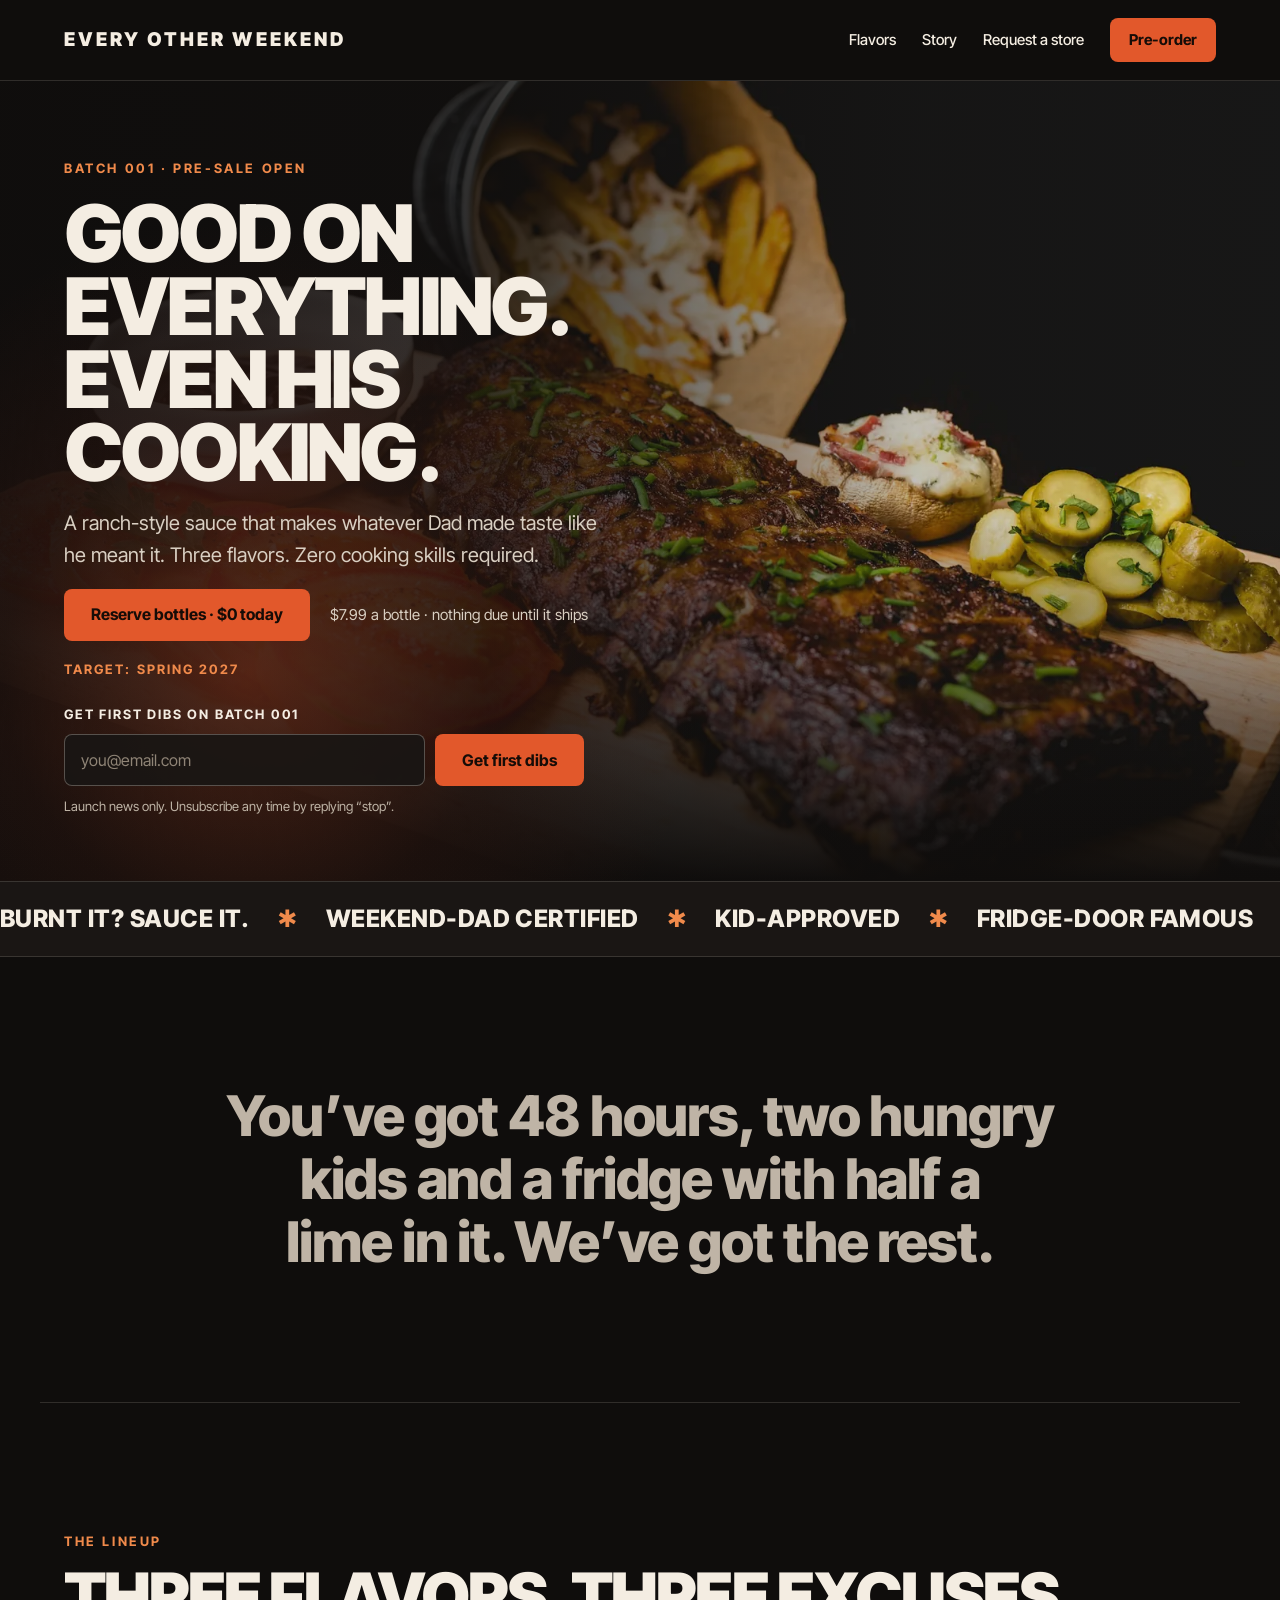
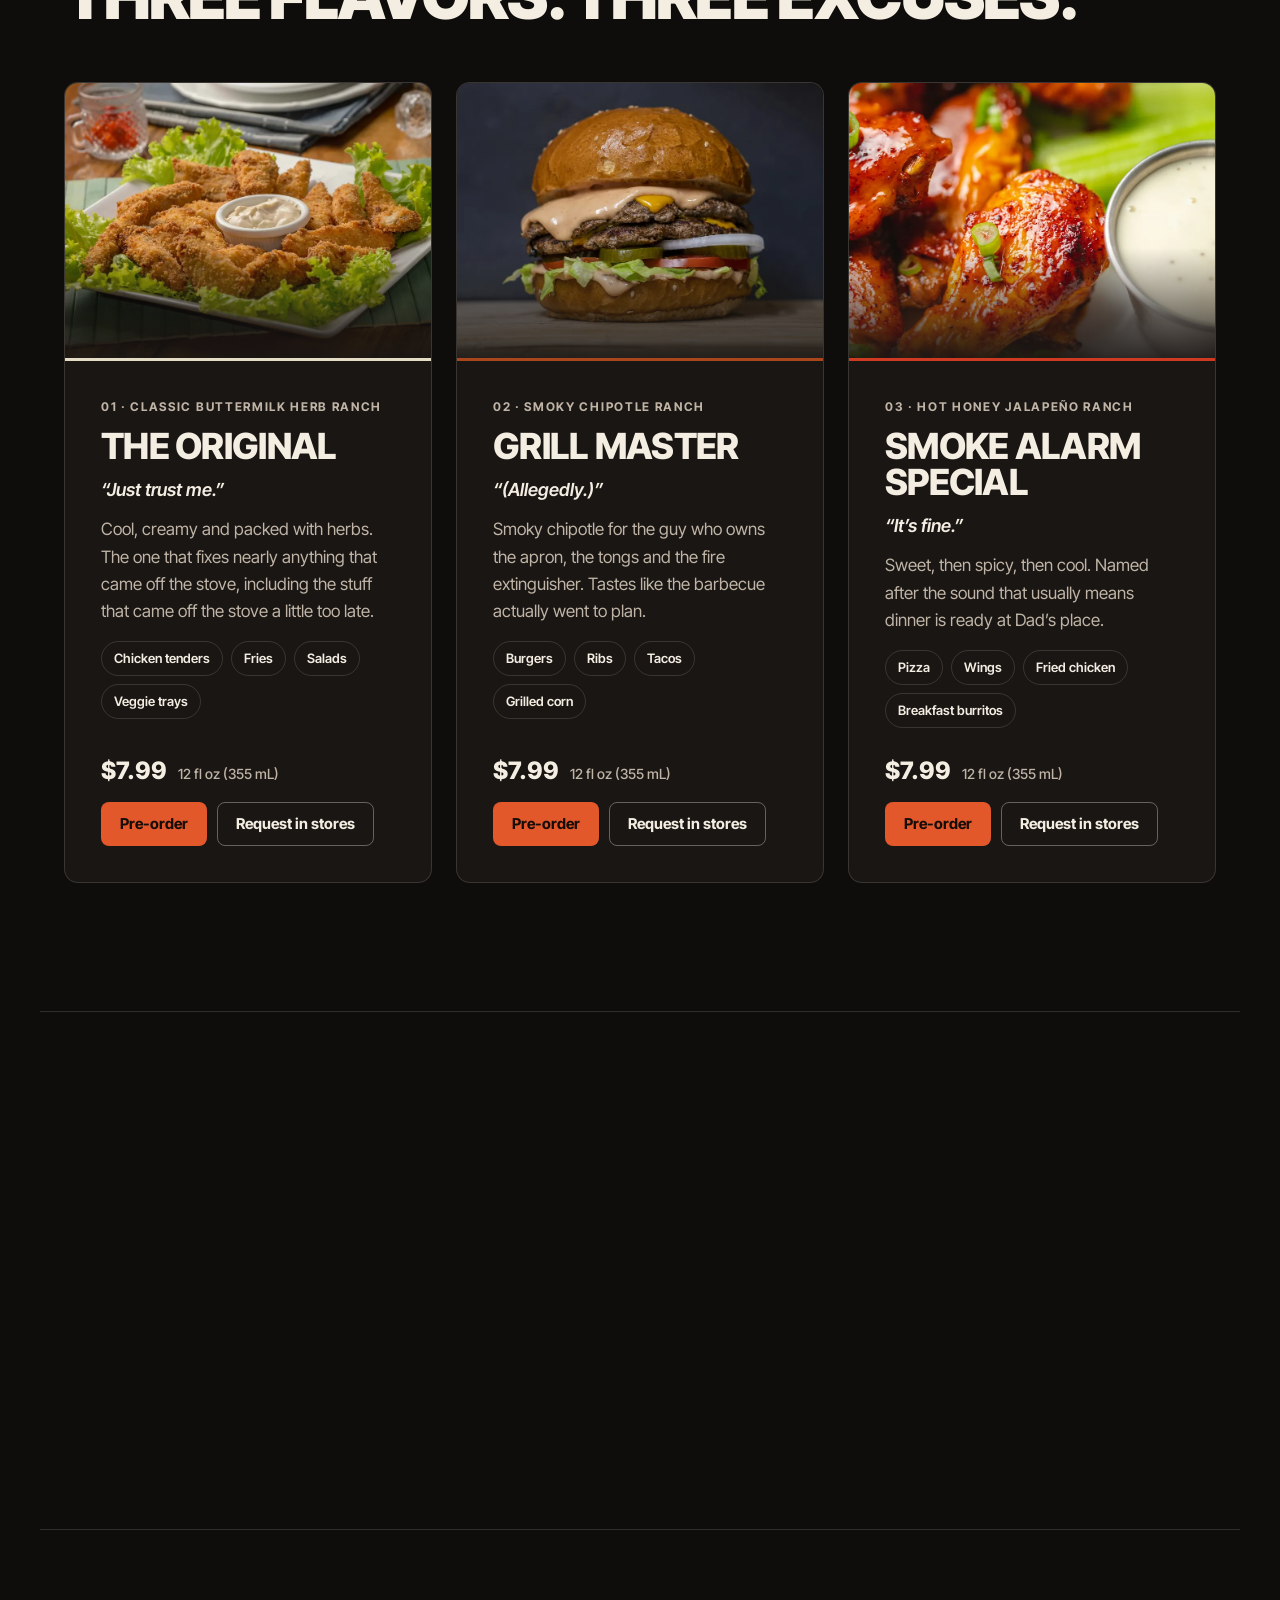
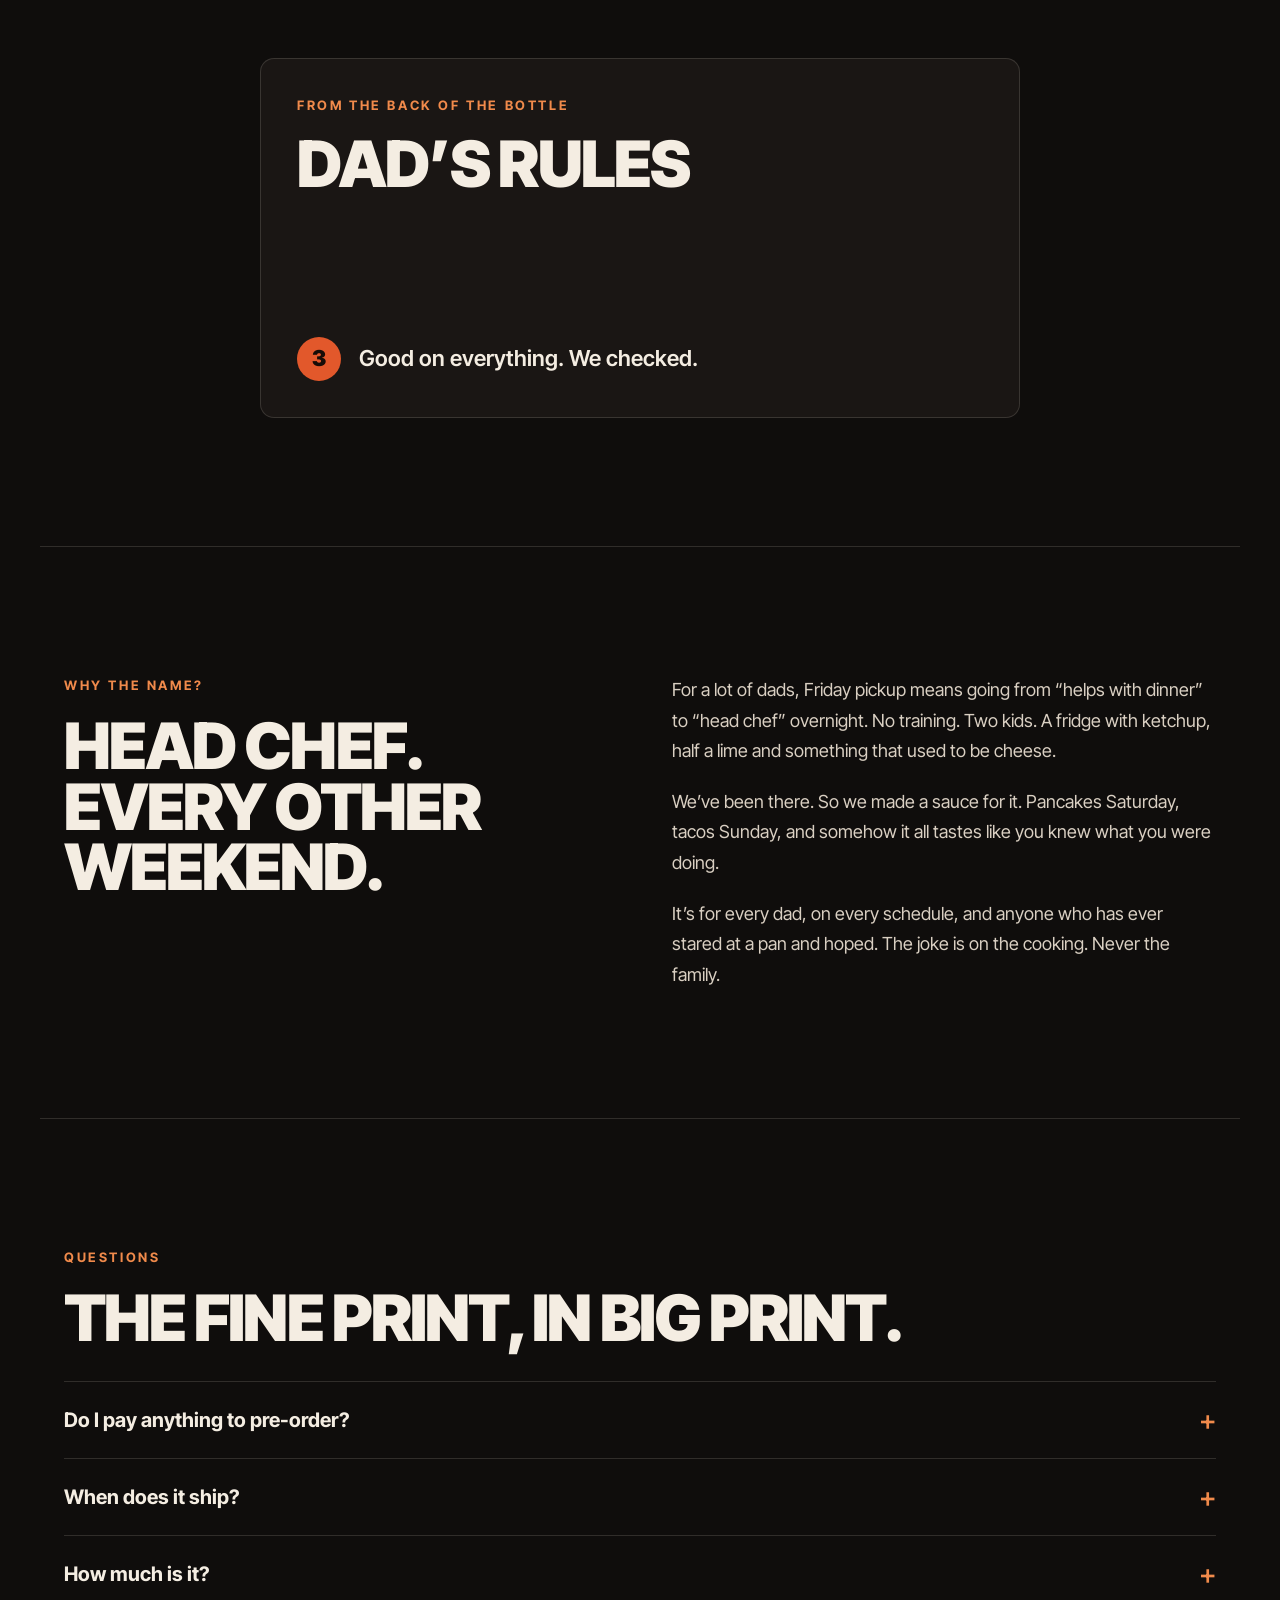
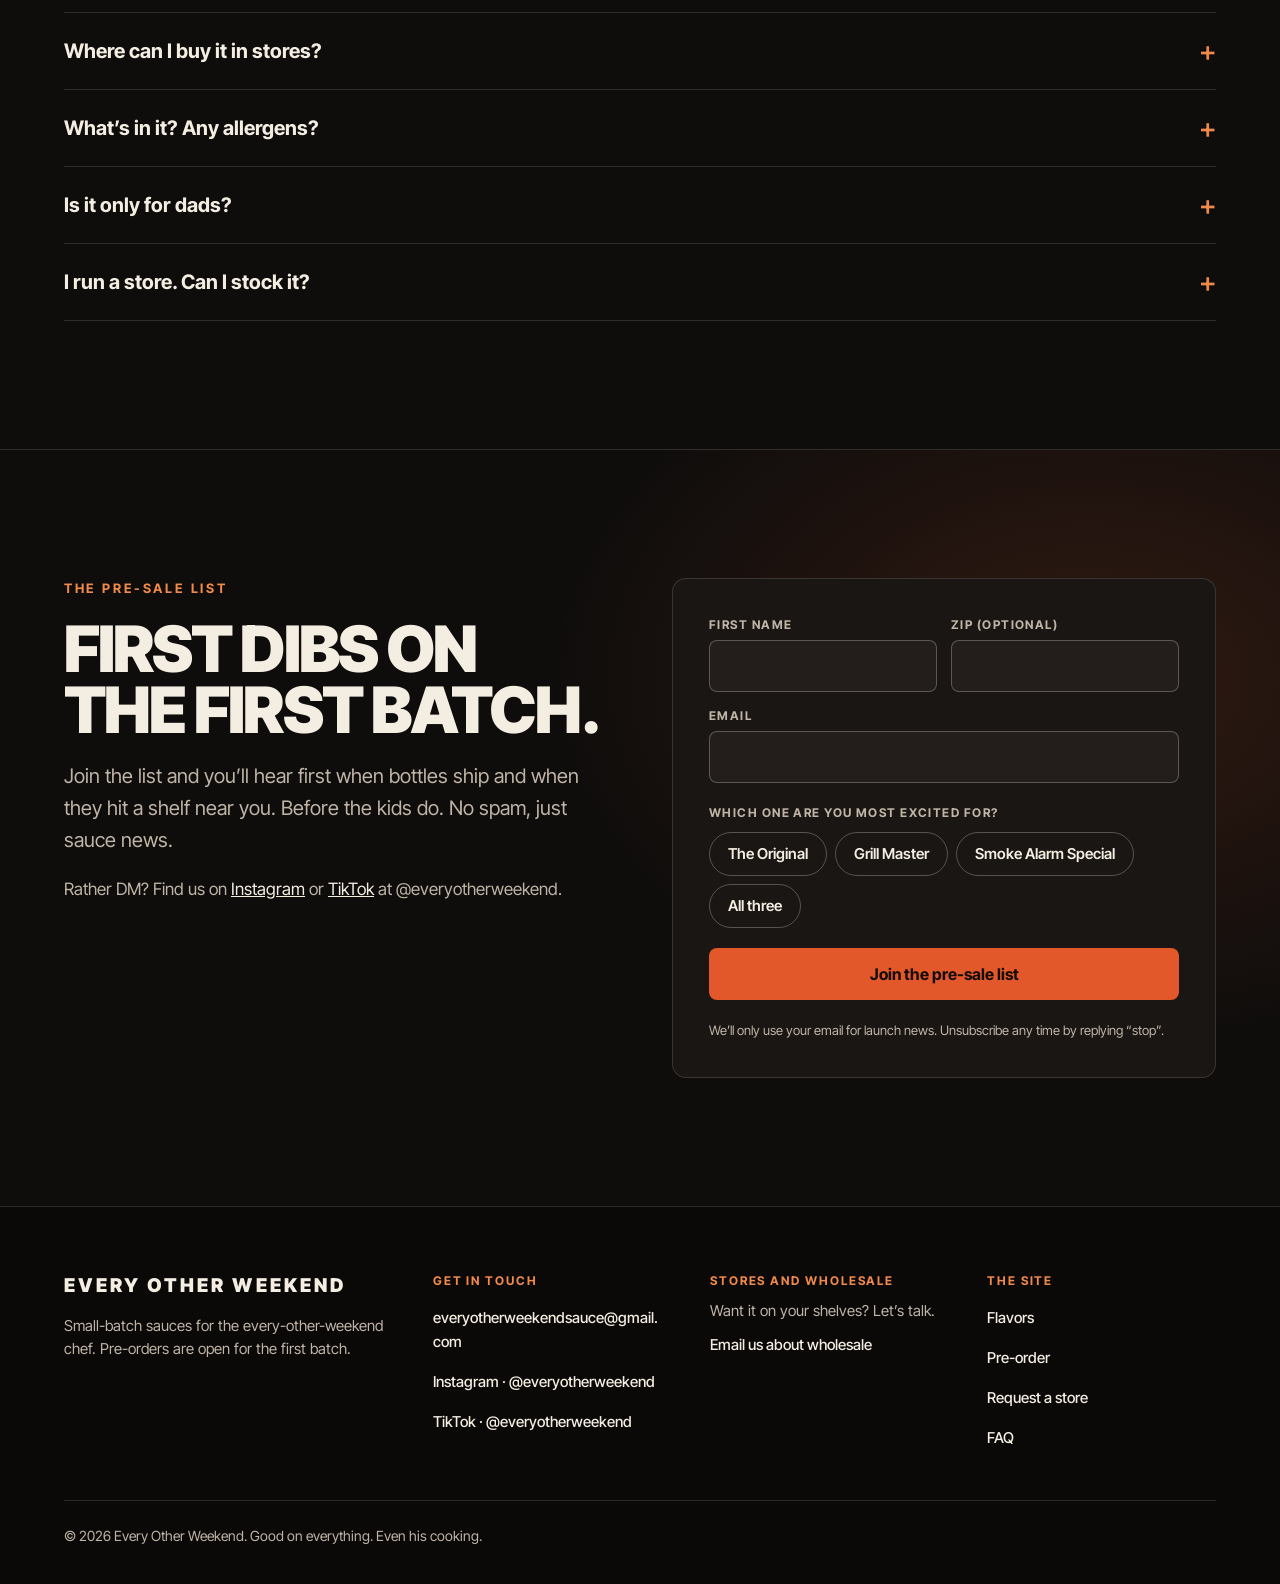
==== commit 5ff79cef: "feat: config-gated counter, skit strip, bottle slots, share prompt, sticky mobile bar Co-Authored-By" ====
--- a/index.html
+++ b/index.html
@@ -42,6 +42,11 @@
 <a href="preorder.html" class="btn btn-primary">Reserve bottles · $0 today</a>
 <span class="hero-price">$7.99 a bottle · nothing due until it ships</span>
 </div>
+<p class="hero-target">Target: spring 2027</p>
+<div class="counter" data-counter hidden>
+<p class="counter-text" data-counter-text></p>
+<div class="counter-bar" data-counter-bar hidden role="progressbar" aria-label="First batch reserved" aria-valuemin="0"><div class="counter-fill" data-counter-fill></div></div>
+</div>
 <div class="hero-form">
 <div data-if="heroNotSent">
 <div data-form class="inline-form">
@@ -59,6 +64,7 @@
 <div role="status" class="hero-thanks card card-pad">
 <p class="eyebrow">You’re on the list</p>
 <p>We’ll email you the moment the first batch is ready.</p>
+<button type="button" class="btn btn-ghost btn-sm share-btn" data-share>Know someone who grills? Send them this</button>
 </div>
 </div>
 </div>
@@ -134,6 +140,15 @@
 </div>
 </section>
 
+<section id="watch" class="wrap section section-line" data-videos hidden>
+<div class="section-head">
+<p class="eyebrow">Watch</p>
+<h2 class="h-section">Fresh from the kitchen.</h2>
+</div>
+<div class="video-list" data-video-list></div>
+<p class="watch-follow"><a href="https://www.tiktok.com/@everyotherweekend" target="_blank" rel="noopener">Follow @everyotherweekend on TikTok</a> · <a href="https://www.instagram.com/everyotherweekend/" target="_blank" rel="noopener">Instagram</a></p>
+</section>
+
 <section class="wrap section section-line">
 <div class="two-up">
 <div class="card card-pad stack" data-rv="left">
@@ -226,13 +241,14 @@
 <h3 class="h-card">You’re on the list<span data-t="nComma"></span>.</h3>
 <p class="muted">We’ll email you the moment the first batch is ready, and when it lands on a shelf near you.</p>
 <p class="muted">Questions? Email <a href="mailto:everyotherweekendsauce@gmail.com?subject=Pre-sale%20list">everyotherweekendsauce@gmail.com</a> with “Pre-sale list” in the subject, or DM <a href="https://www.instagram.com/everyotherweekend/" target="_blank" rel="noopener">@everyotherweekend</a>.</p>
-<div><button type="button" class="btn btn-ghost btn-sm" data-click="editNotify">Change my details</button></div>
+<div class="row-tight"><button type="button" class="btn btn-ghost btn-sm share-btn" data-share>Know someone who grills? Send them this</button><button type="button" class="btn btn-ghost btn-sm" data-click="editNotify">Change my details</button></div>
 </div>
 </div>
 </div>
 </div>
 </section>
 </main>
+<a href="preorder.html" class="btn btn-primary sticky-cta" data-sticky hidden>Pre-order · $0 today</a>
 
 <footer id="contact" class="site-footer">
 <div class="wrap">
--- a/home.css
+++ b/home.css
@@ -100,3 +100,19 @@
 .chips { display: flex; flex-wrap: wrap; gap: 8px; }
 .hero .h-display { font-size: clamp(44px, 6.2vw, 84px); }
 @media (min-width: 721px) { .hero-inner { padding-top: clamp(40px, 6vw, 80px); padding-bottom: clamp(40px, 5vw, 72px); } .hero-copy { gap: 18px; } }
+
+/* retention bits */
+.hero-target { margin: 0; font-size: 13px; font-weight: 700; letter-spacing: 0.16em; text-transform: uppercase; color: var(--hi); }
+.counter { display: flex; flex-direction: column; gap: 8px; max-width: 420px; }
+.counter-text { margin: 0; font-size: 15px; font-weight: 700; }
+.counter-bar { height: 8px; border-radius: 999px; background: rgba(244, 237, 226, 0.14); overflow: hidden; }
+.counter-fill { height: 100%; width: 0; border-radius: 999px; background: var(--ember); }
+.video-list { display: grid; grid-auto-flow: column; grid-auto-columns: minmax(180px, 240px); gap: 16px; overflow-x: auto; padding-bottom: 8px; scroll-snap-type: x mandatory; }
+.video-card { position: relative; display: block; aspect-ratio: 9 / 16; border-radius: var(--radius); overflow: hidden; background: var(--surface-2); text-decoration: none; scroll-snap-align: start; }
+.video-card img { width: 100%; height: 100%; object-fit: cover; }
+.video-card::after { content: ''; position: absolute; inset: 0; background: linear-gradient(180deg, rgba(15,13,12,0) 50%, rgba(15,13,12,0.9) 100%); }
+.video-title { position: absolute; left: 14px; right: 14px; bottom: 14px; z-index: 1; font-weight: 700; font-size: 15px; line-height: 1.3; color: var(--text); }
+.watch-follow { margin-top: 20px; font-size: 15px; color: var(--muted); }
+.share-btn { align-self: flex-start; }
+.sticky-cta { position: fixed; left: 16px; right: 16px; bottom: 16px; z-index: 50; box-shadow: 0 12px 30px -8px rgba(0,0,0,0.7); }
+@media (min-width: 721px) { .sticky-cta { display: none !important; } }
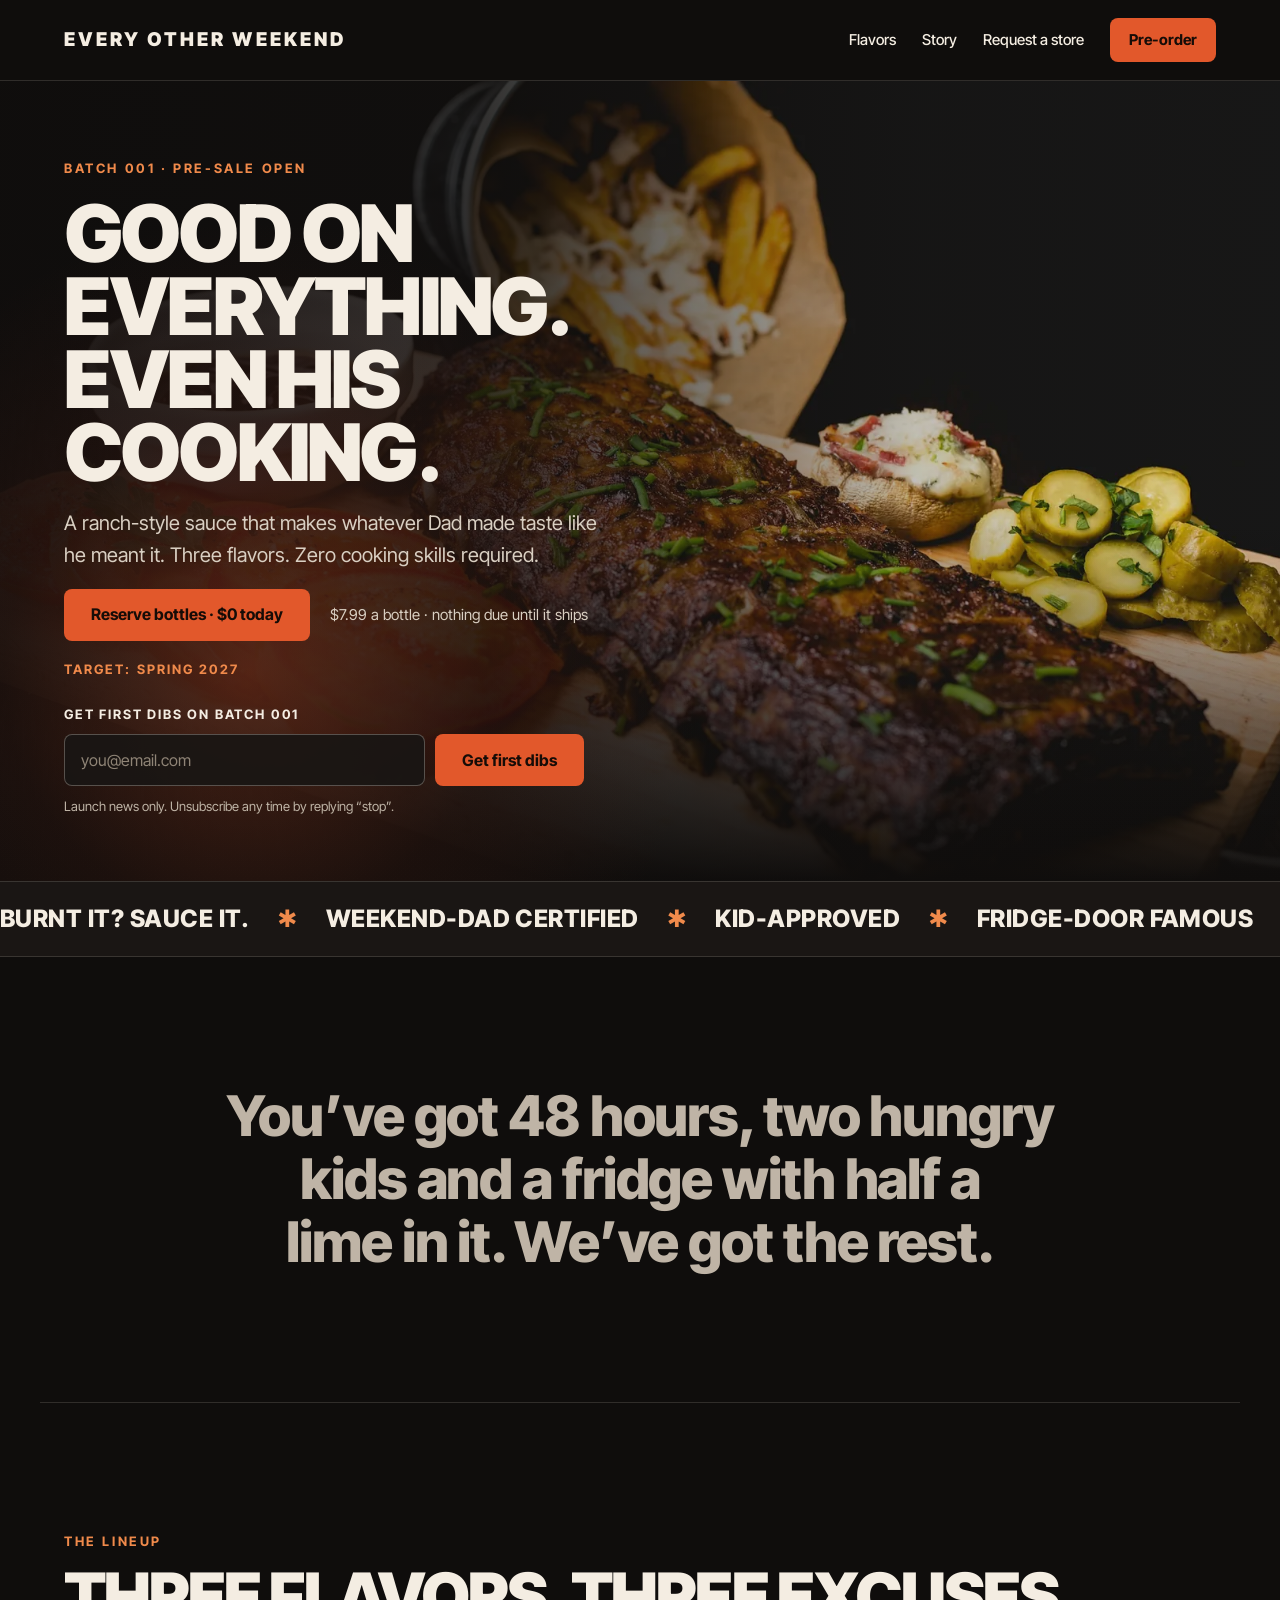
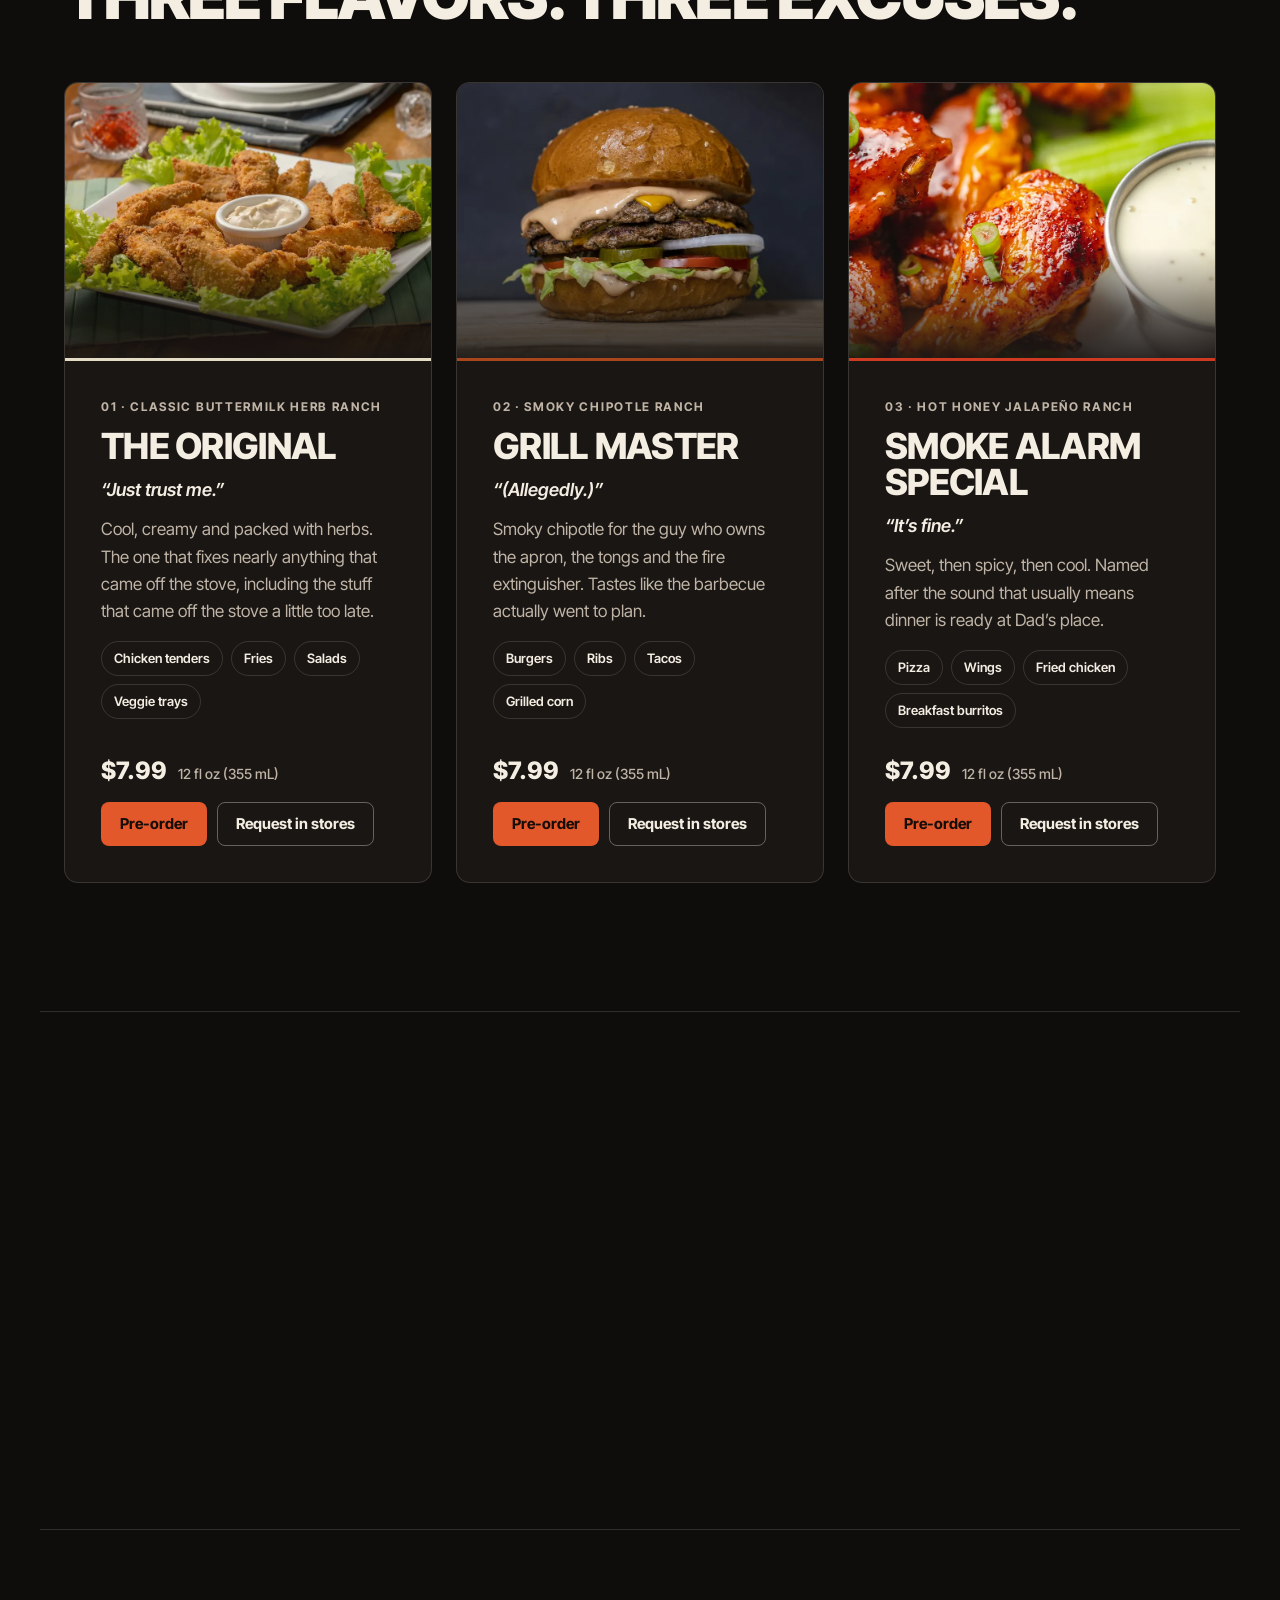
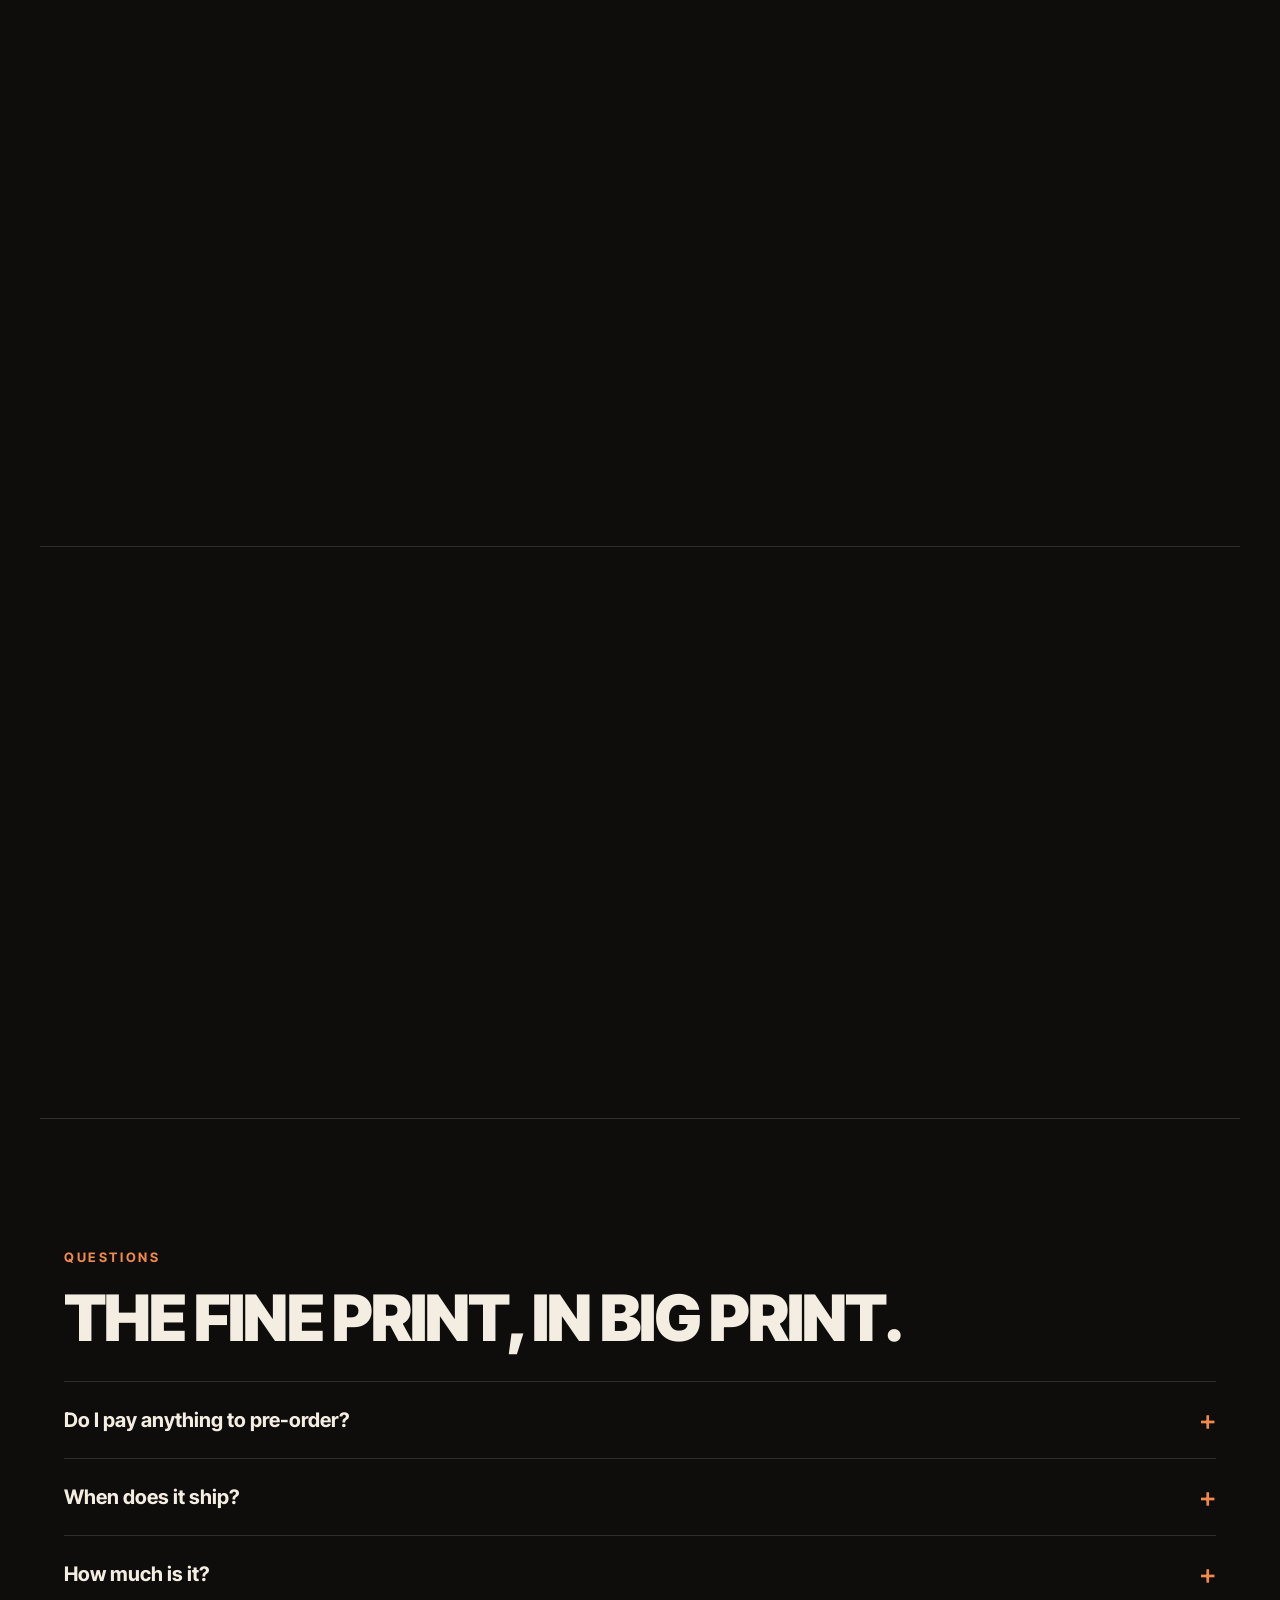
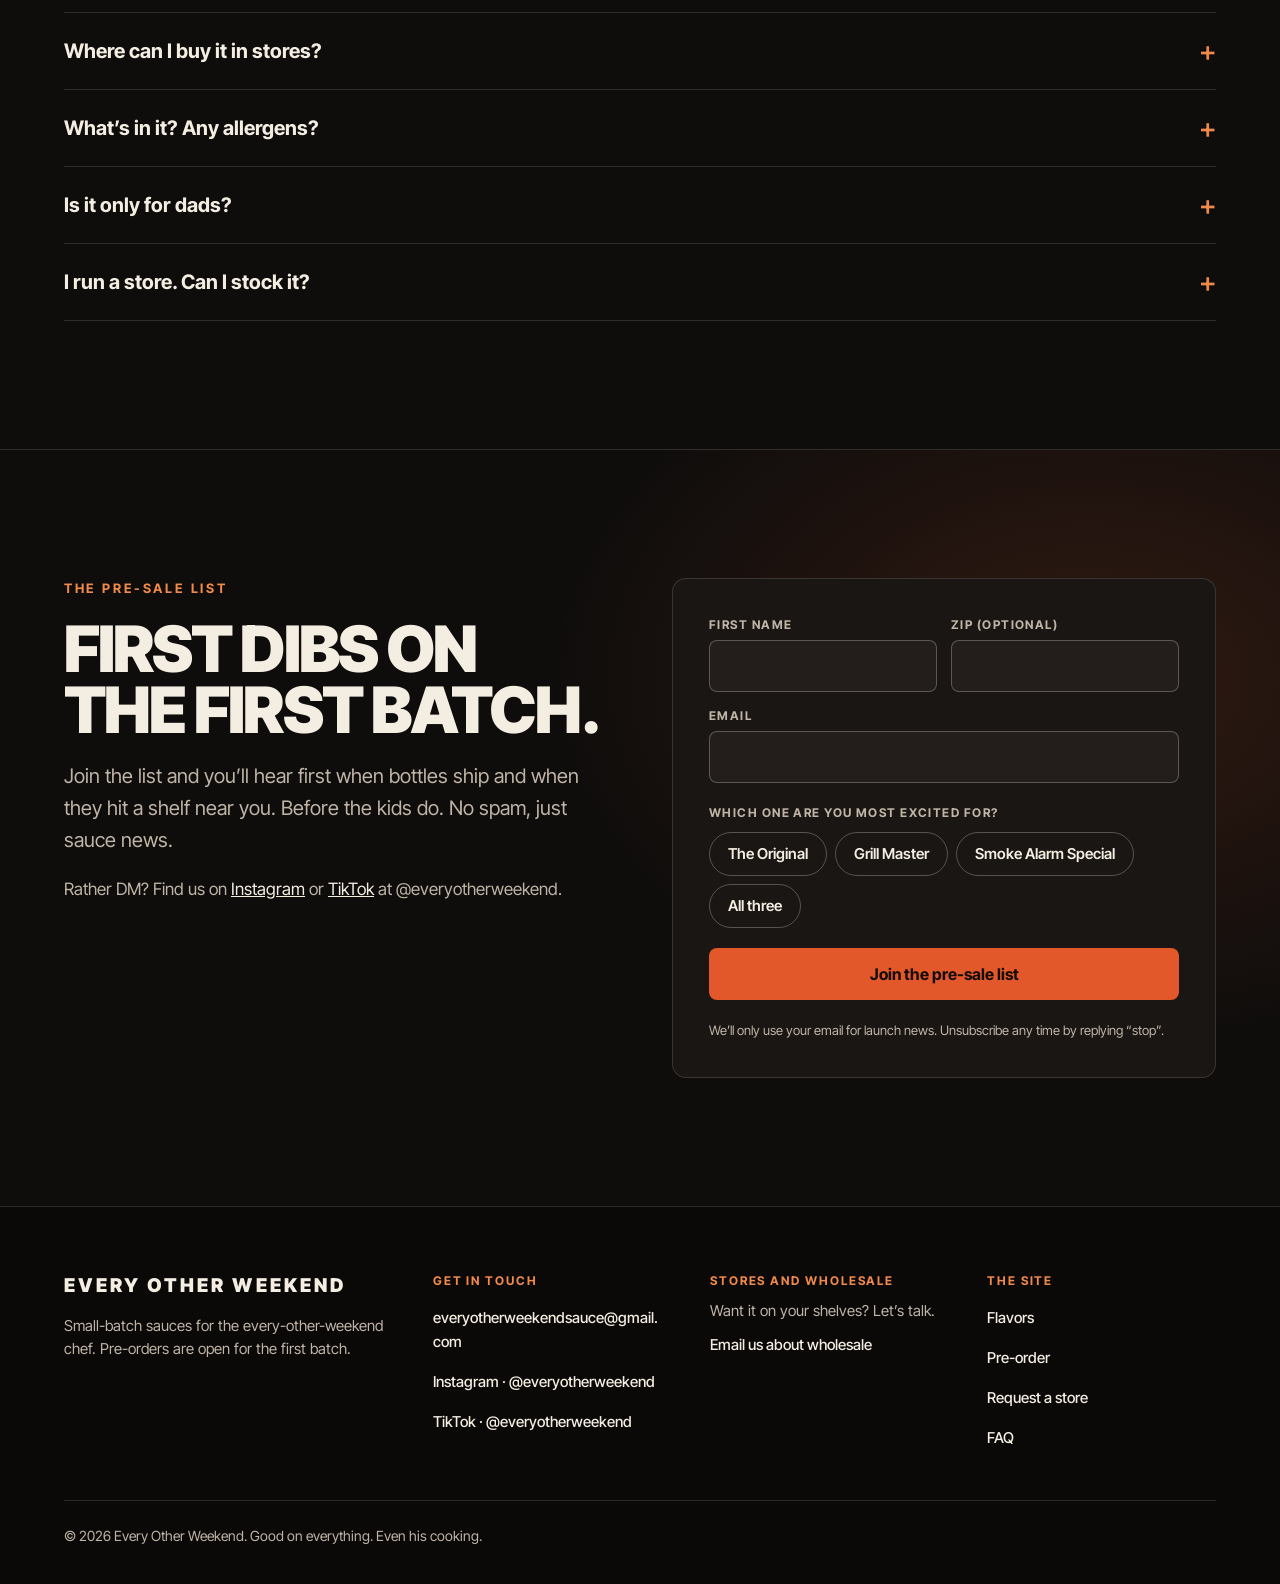
==== commit 31cc87d5: "feat: share previews, favicon, per-page titles Co-Authored-By: Claude Opus 5.5 <noreply@anthropic.co" ====
--- a/index.html
+++ b/index.html
@@ -4,10 +4,18 @@
 <meta charset="utf-8">
 <meta name="viewport" content="width=device-width, initial-scale=1">
 <title>Every Other Weekend — Good on everything. Even his cooking.</title>
-<meta name="description" content="Every Other Weekend: a ranch-style sauce for the every-other-weekend chef. Three flavors, pre-orders open.">
+<meta name="description" content="Small-batch sauces for the every-other-weekend chef. Three flavors, pre-orders open. $7.99 a bottle, $0 due today.">
 <meta property="og:title" content="Every Other Weekend — Good on everything. Even his cooking.">
-<meta property="og:description" content="Every Other Weekend: a ranch-style sauce for the every-other-weekend chef. Three flavors, pre-orders open.">
+<meta property="og:description" content="Small-batch sauces for the every-other-weekend chef. Three flavors, pre-orders open. $7.99 a bottle, $0 due today.">
 <meta property="og:type" content="website">
+<meta property="og:url" content="https://everyotherweekendco.netlify.app/">
+<meta property="og:image" content="https://everyotherweekendco.netlify.app/img/og-share.jpg">
+<meta property="og:image:width" content="1200">
+<meta property="og:image:height" content="630">
+<meta property="og:image:alt" content="Every Other Weekend: good on everything. Pre-order, $0 today.">
+<meta name="twitter:card" content="summary_large_image">
+<link rel="icon" href="img/favicon.png" type="image/png">
+<link rel="apple-touch-icon" href="img/favicon.png">
 <meta name="theme-color" content="#0F0D0C">
 <link rel="preconnect" href="https://fonts.googleapis.com">
 <link rel="preconnect" href="https://fonts.gstatic.com" crossorigin="anonymous">
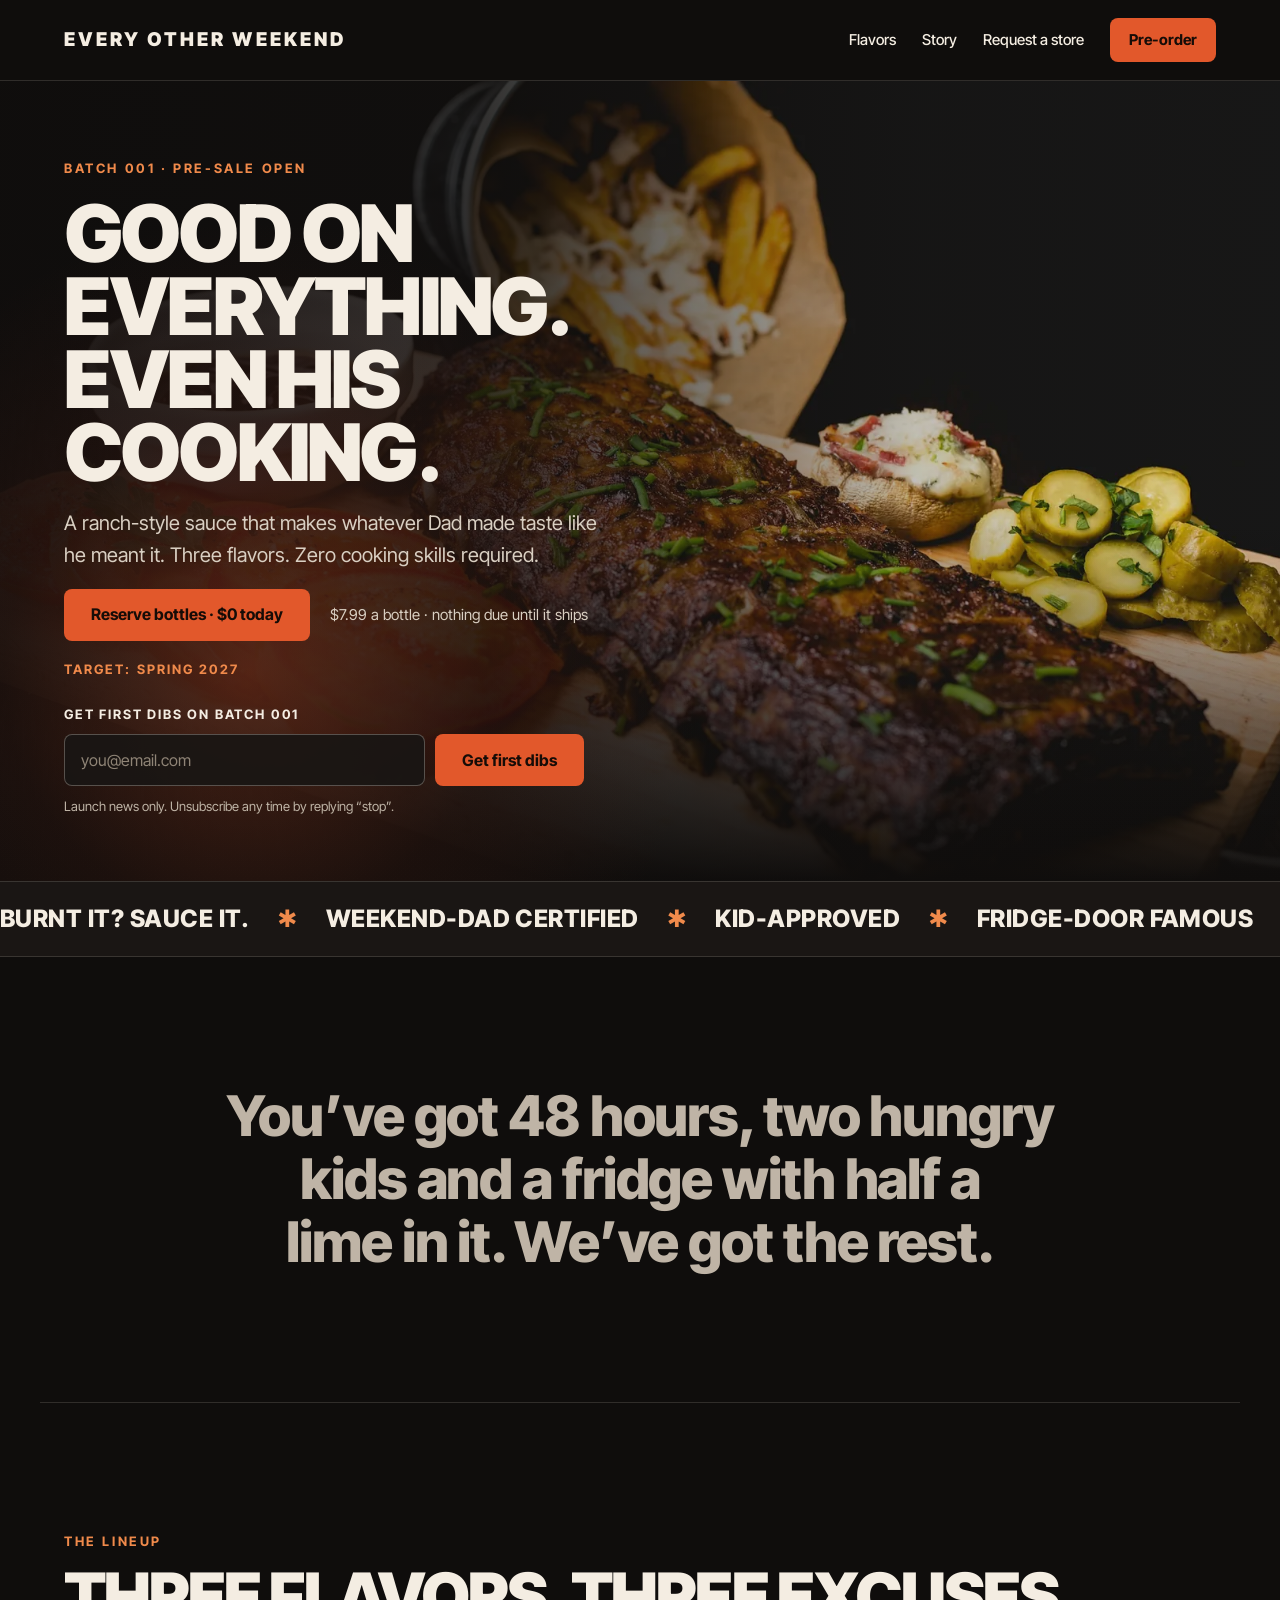
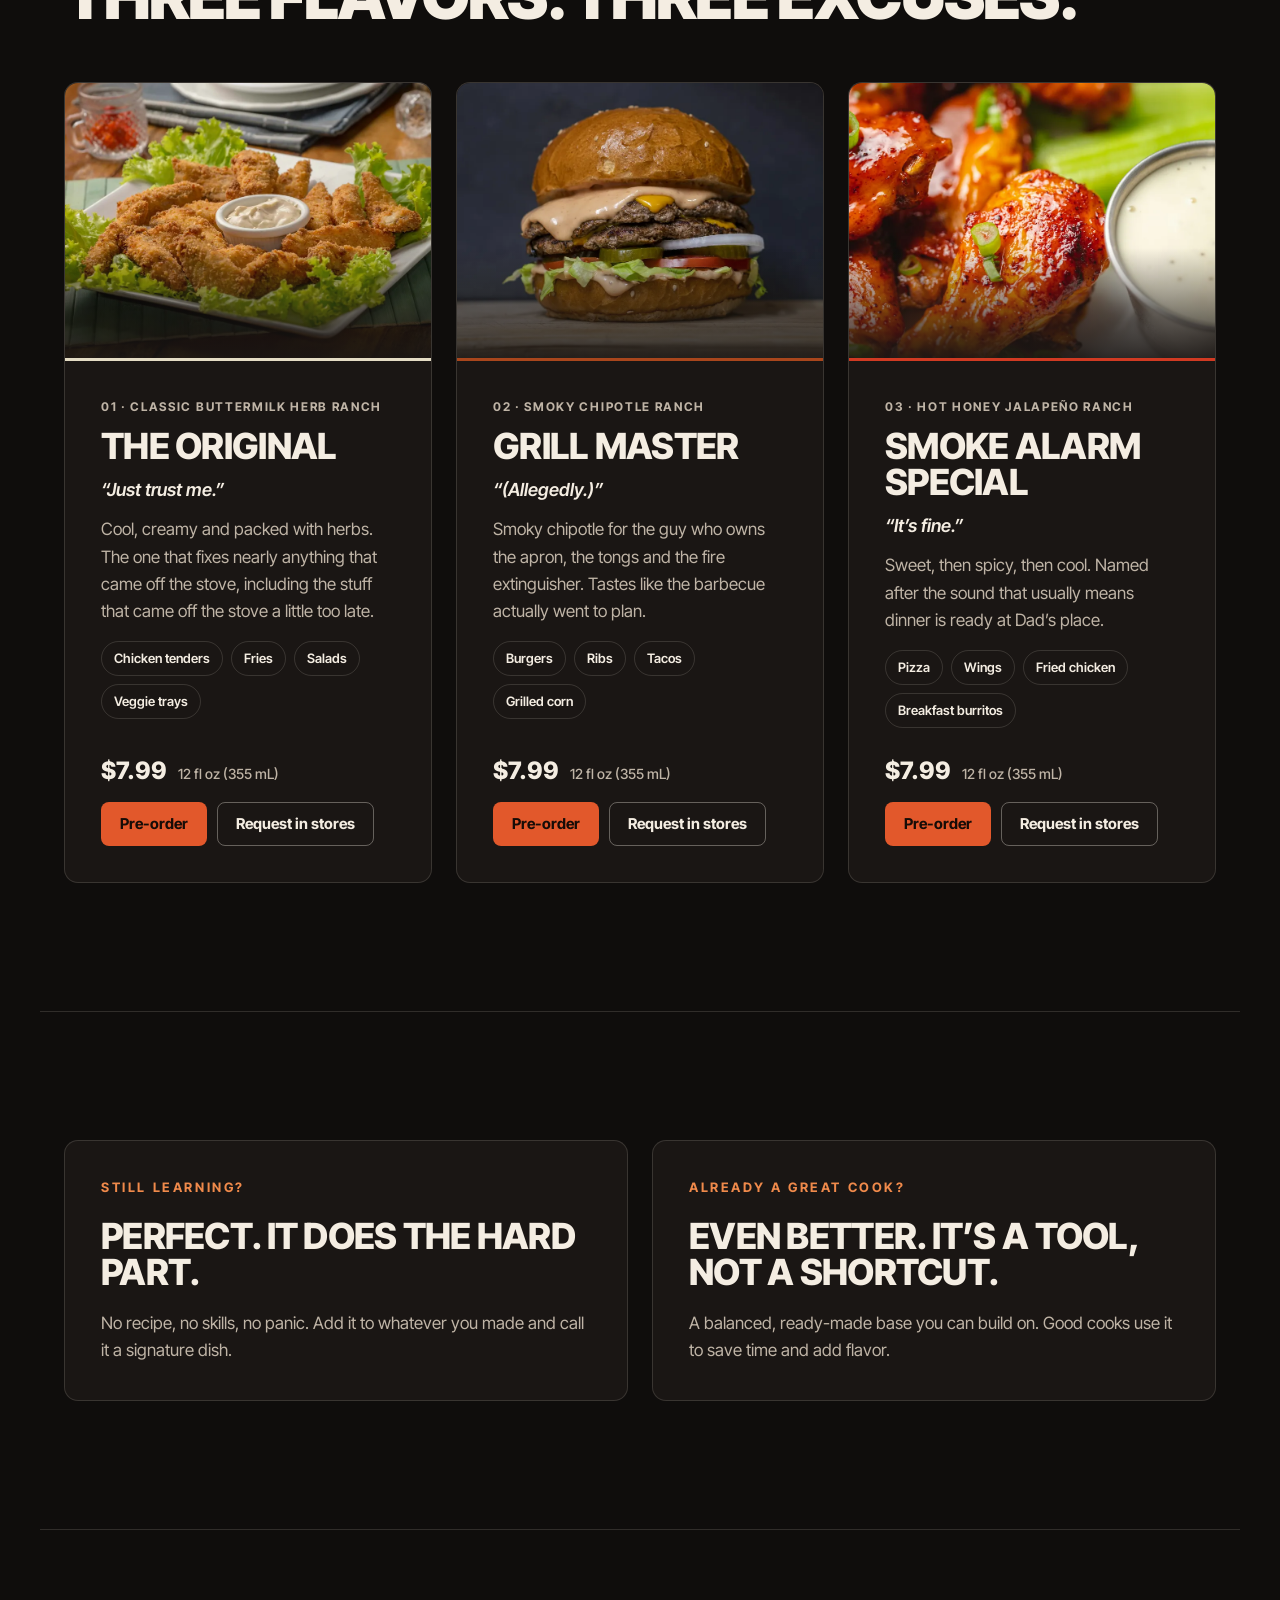
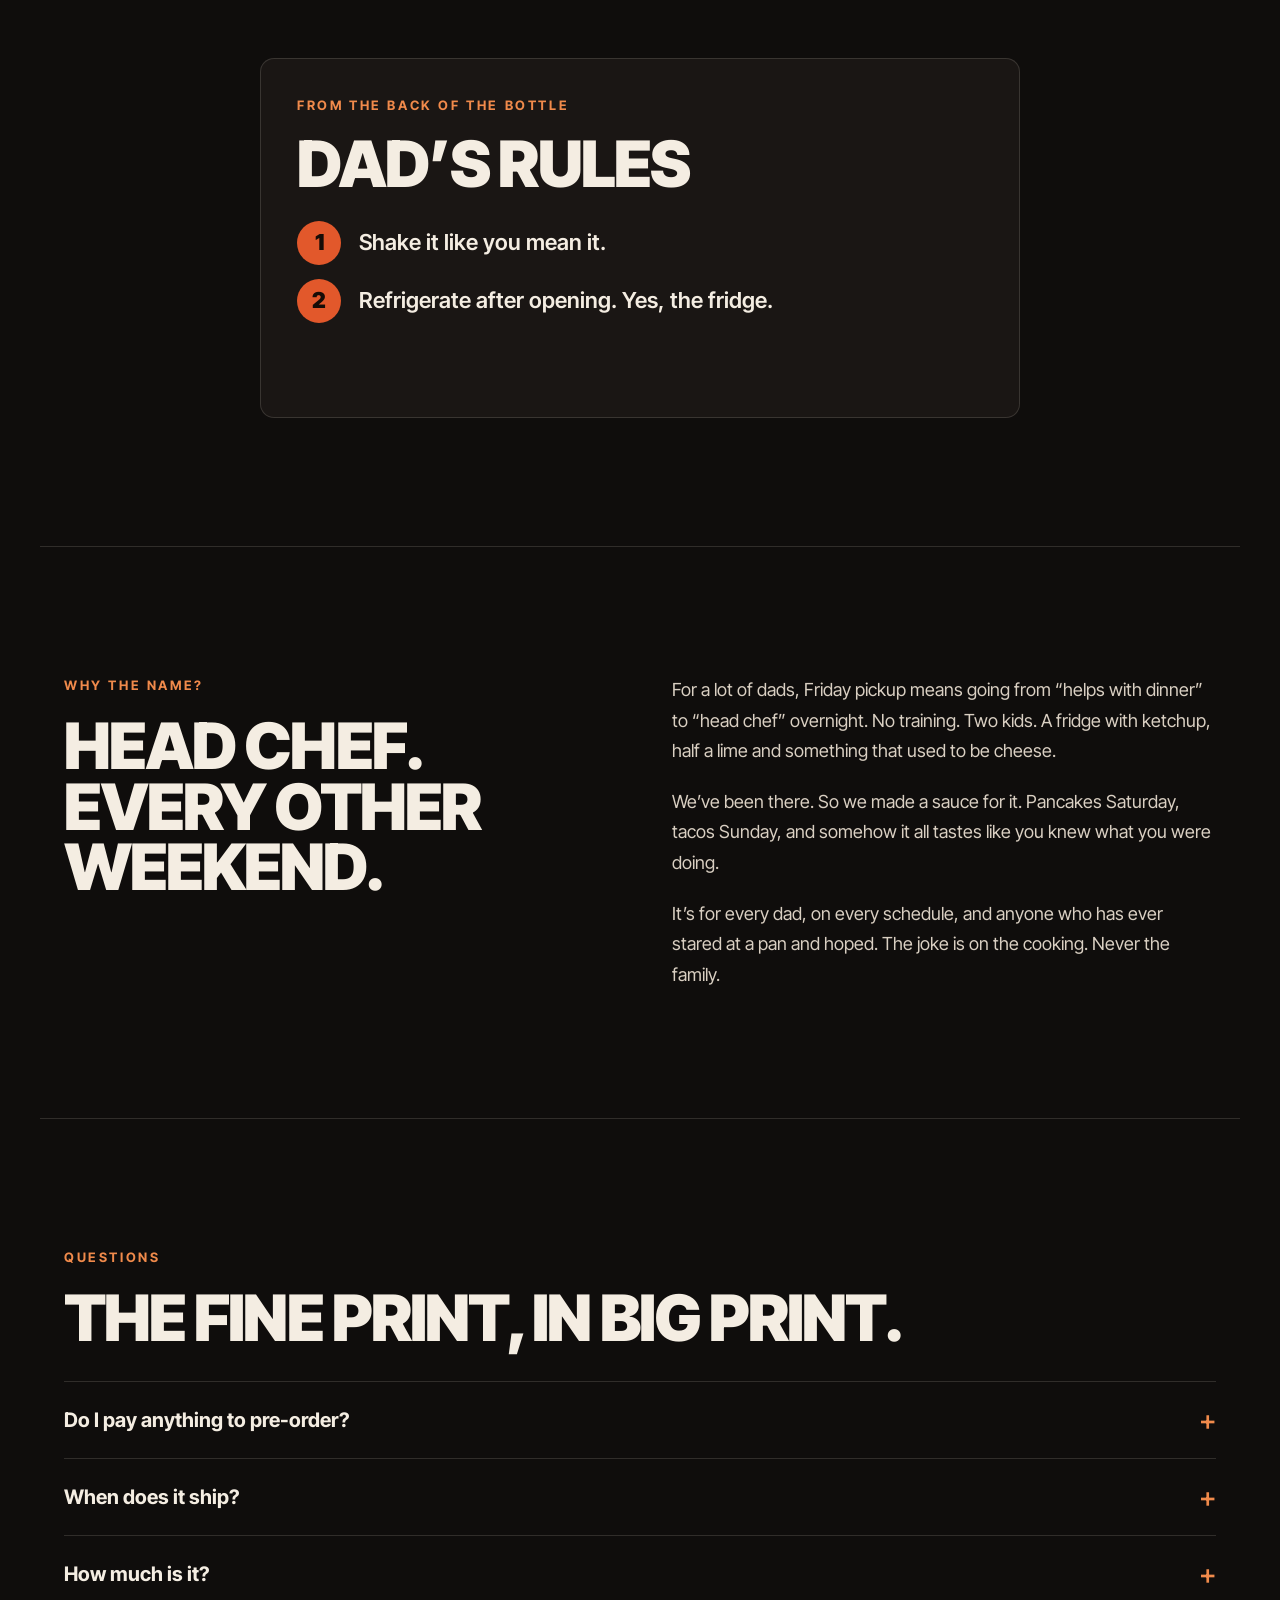
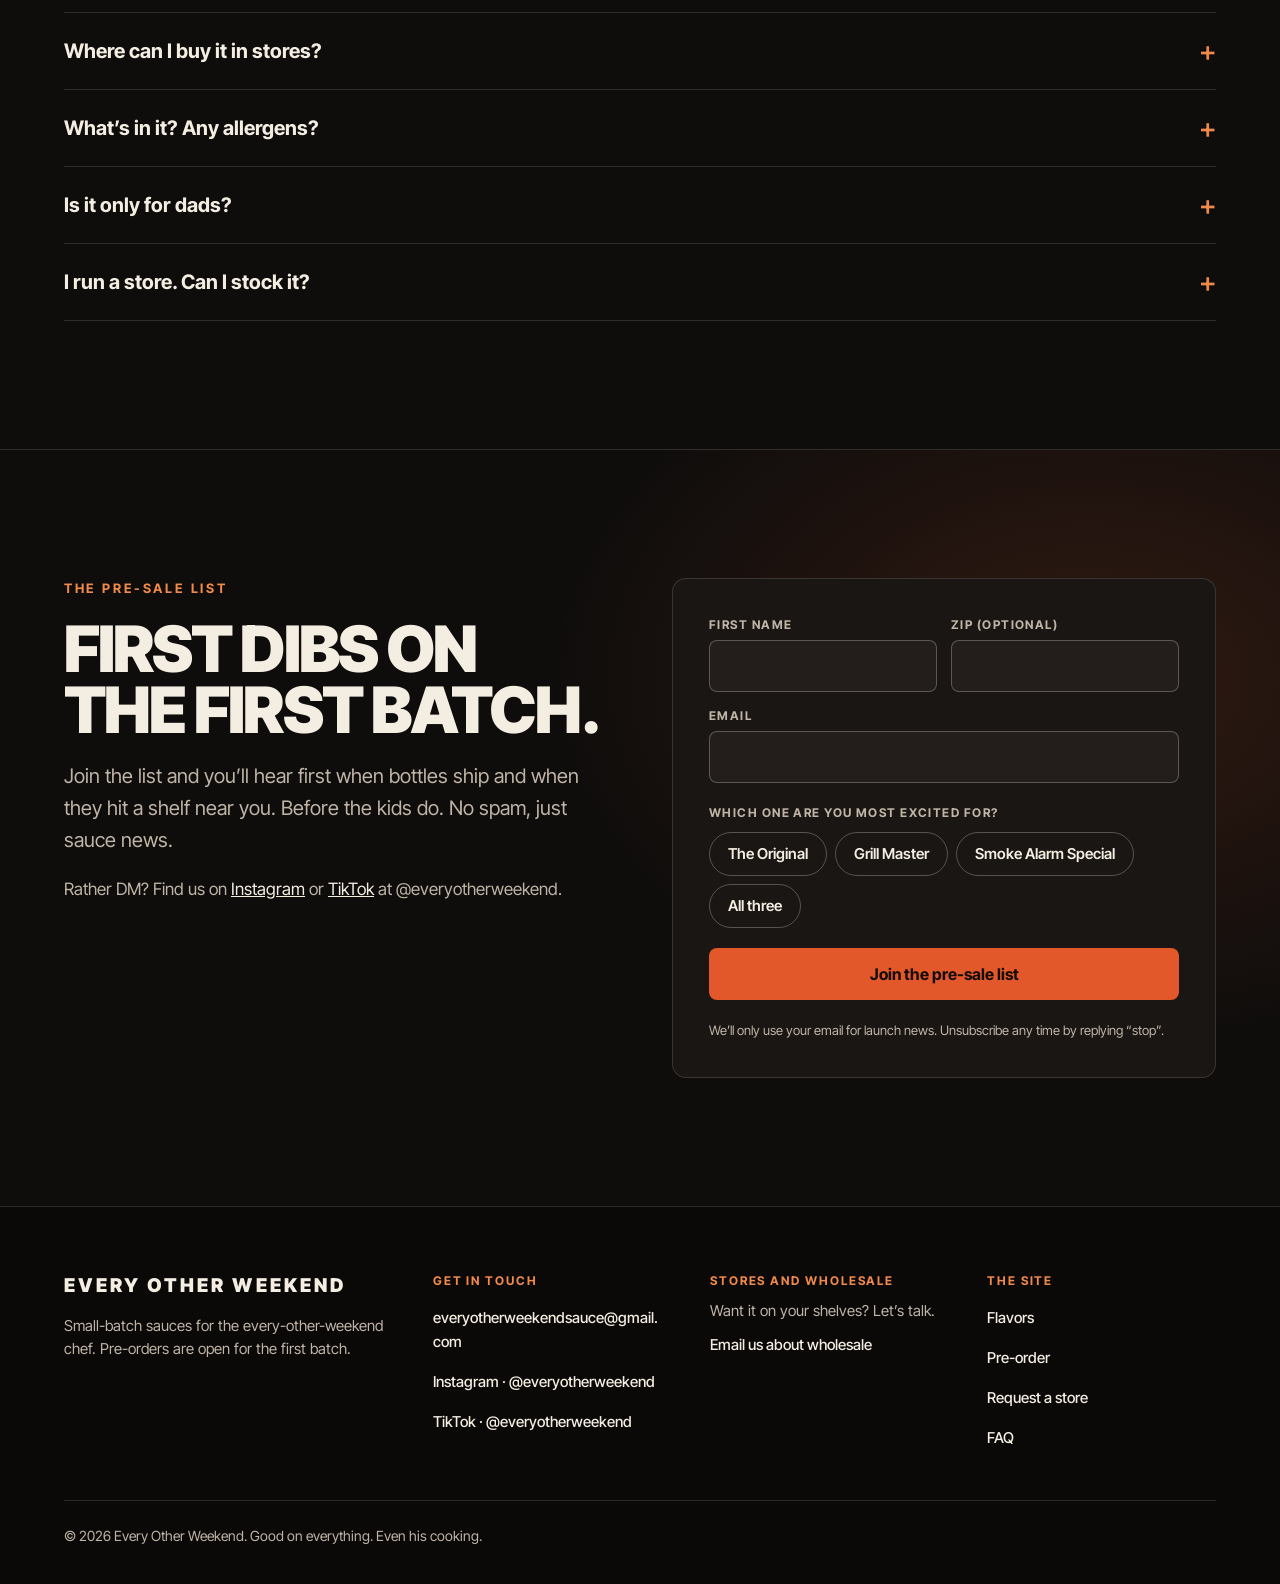
==== commit 1627efa0: "fix: hide sticky bar over footer, keep thank-yous hidden without JS Co-Authored-By: Claude Opus 5.5 " ====
--- a/index.html
+++ b/index.html
@@ -68,7 +68,7 @@
 <p class="fine">Launch news only. Unsubscribe any time by replying “stop”.</p>
 </div>
 </div>
-<div data-if="heroSent">
+<div data-if="heroSent" hidden>
 <div role="status" class="hero-thanks card card-pad">
 <p class="eyebrow">You’re on the list</p>
 <p>We’ll email you the moment the first batch is ready.</p>
@@ -243,7 +243,7 @@
 <p class="fine">We’ll only use your email for launch news. Unsubscribe any time by replying “stop”.</p>
 </div>
 </div>
-<div data-if="sent">
+<div data-if="sent" hidden>
 <div role="status" class="card card-pad stack">
 <p class="eyebrow">Got it</p>
 <h3 class="h-card">You’re on the list<span data-t="nComma"></span>.</h3>
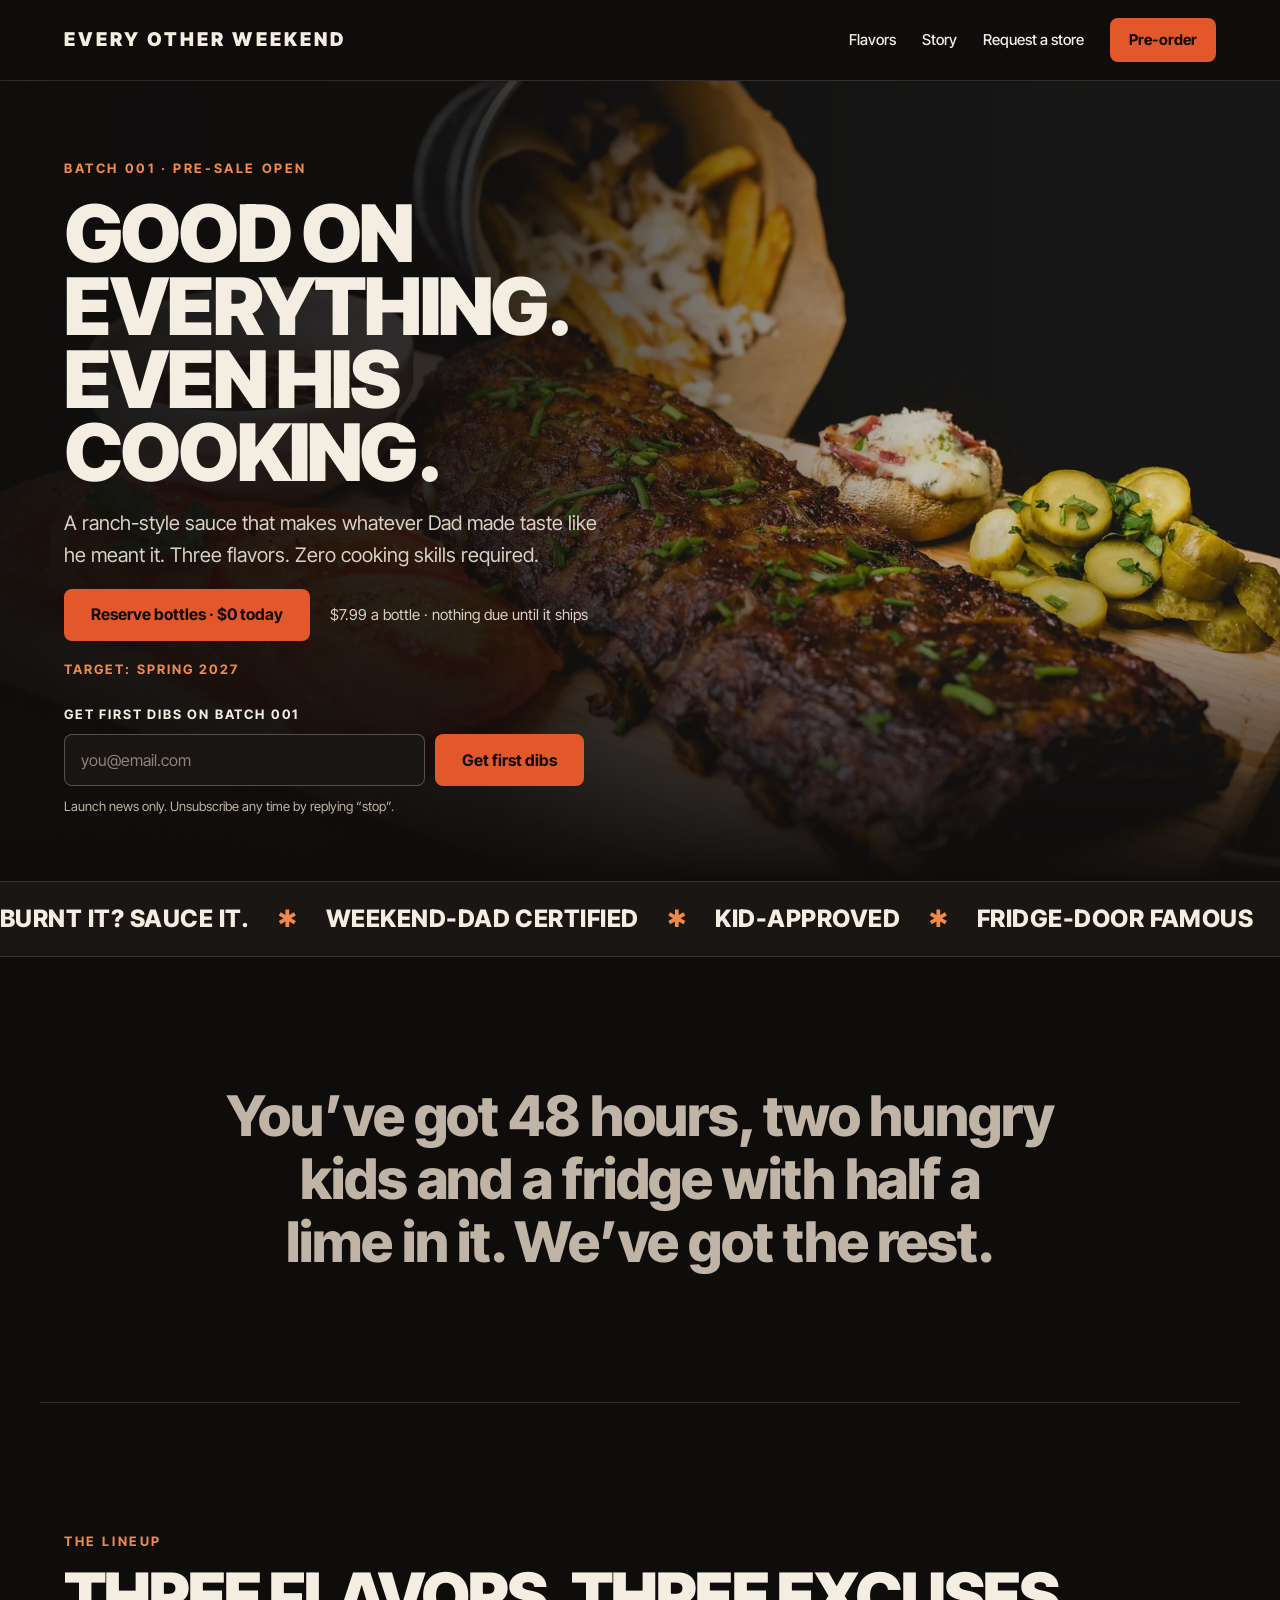
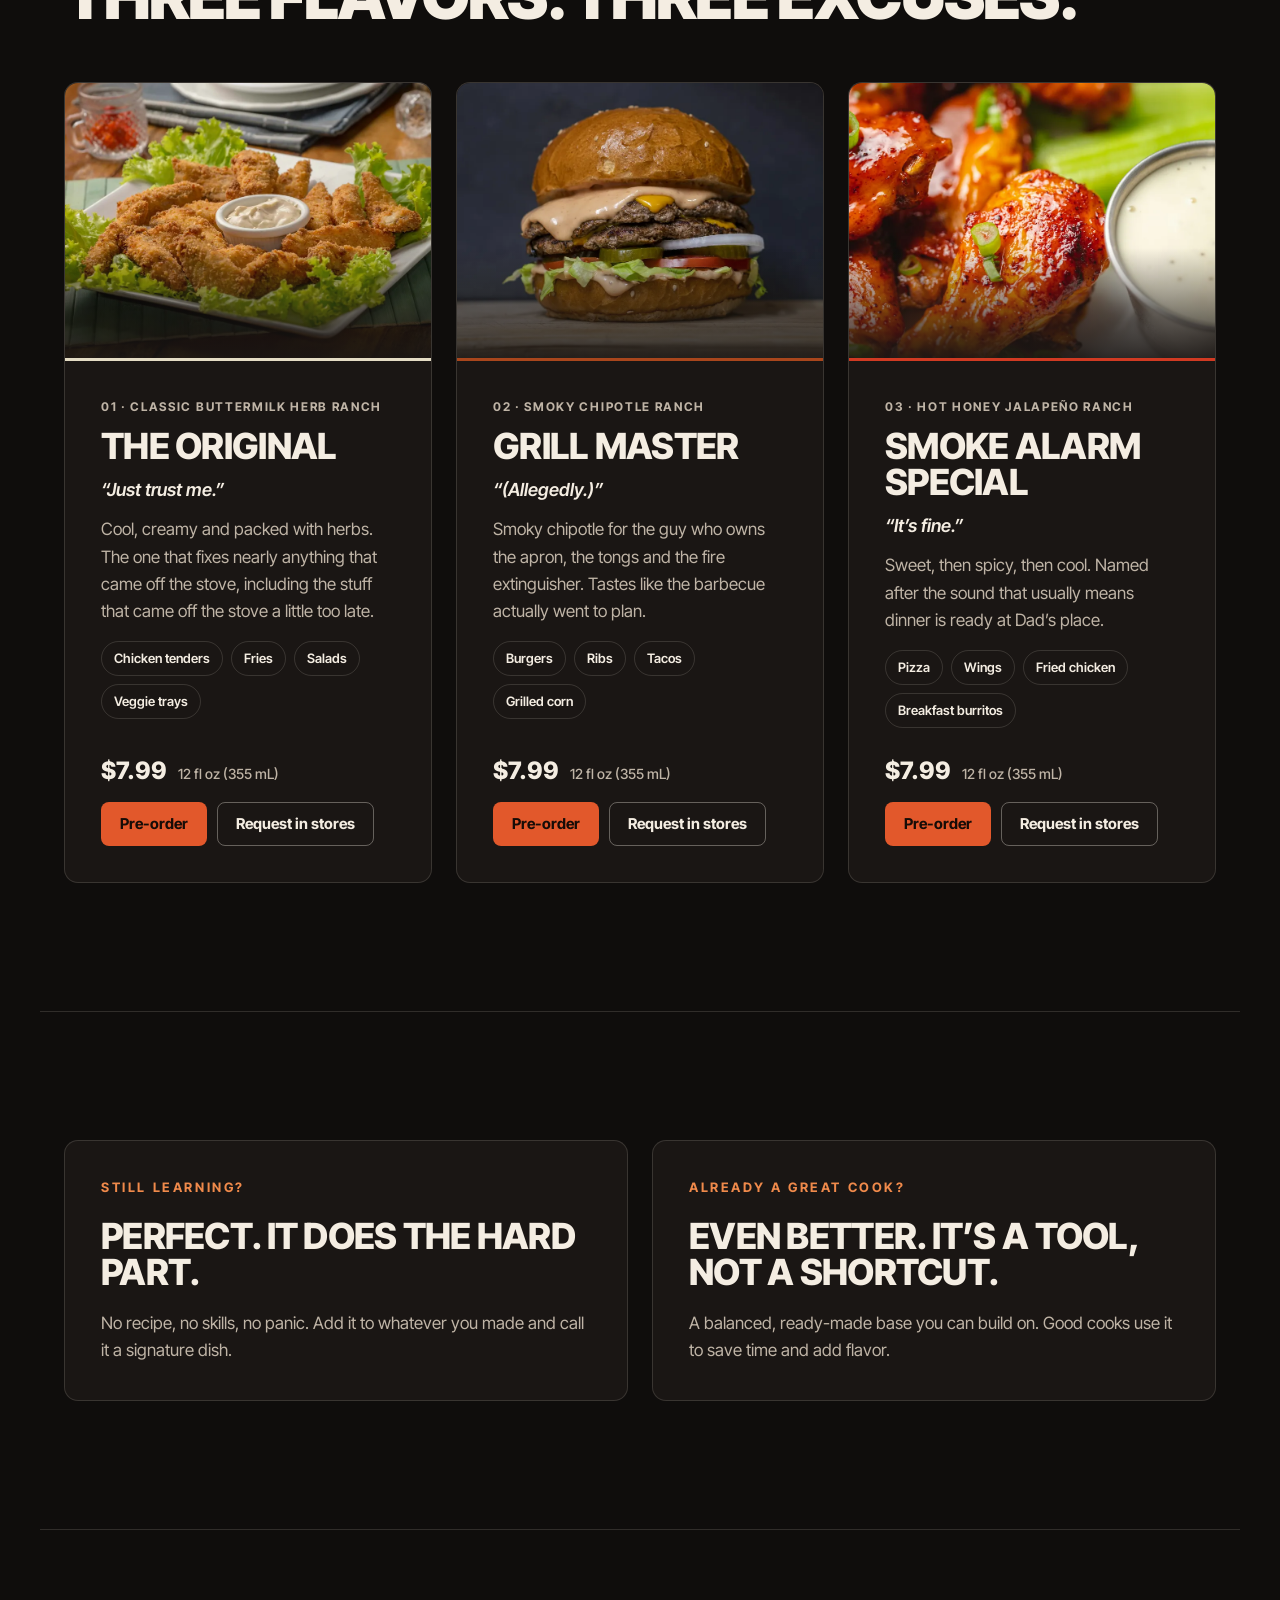
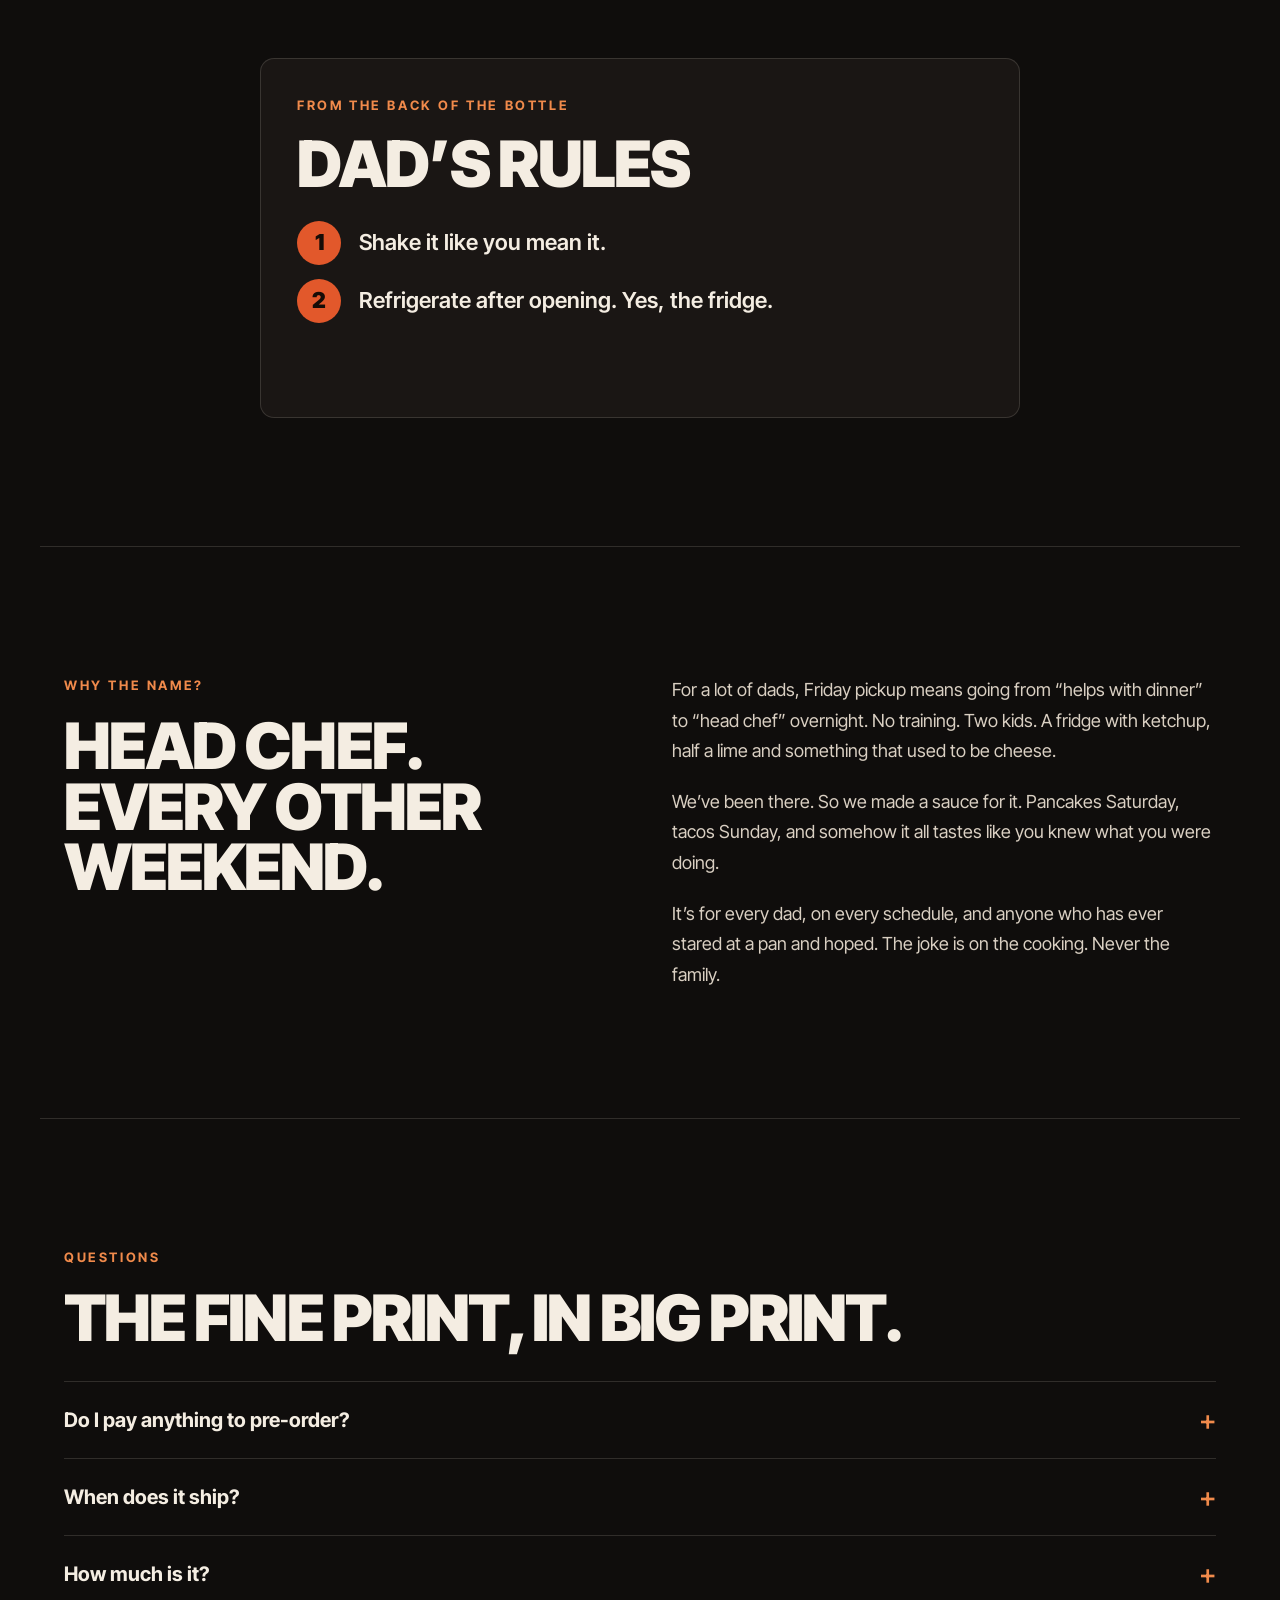
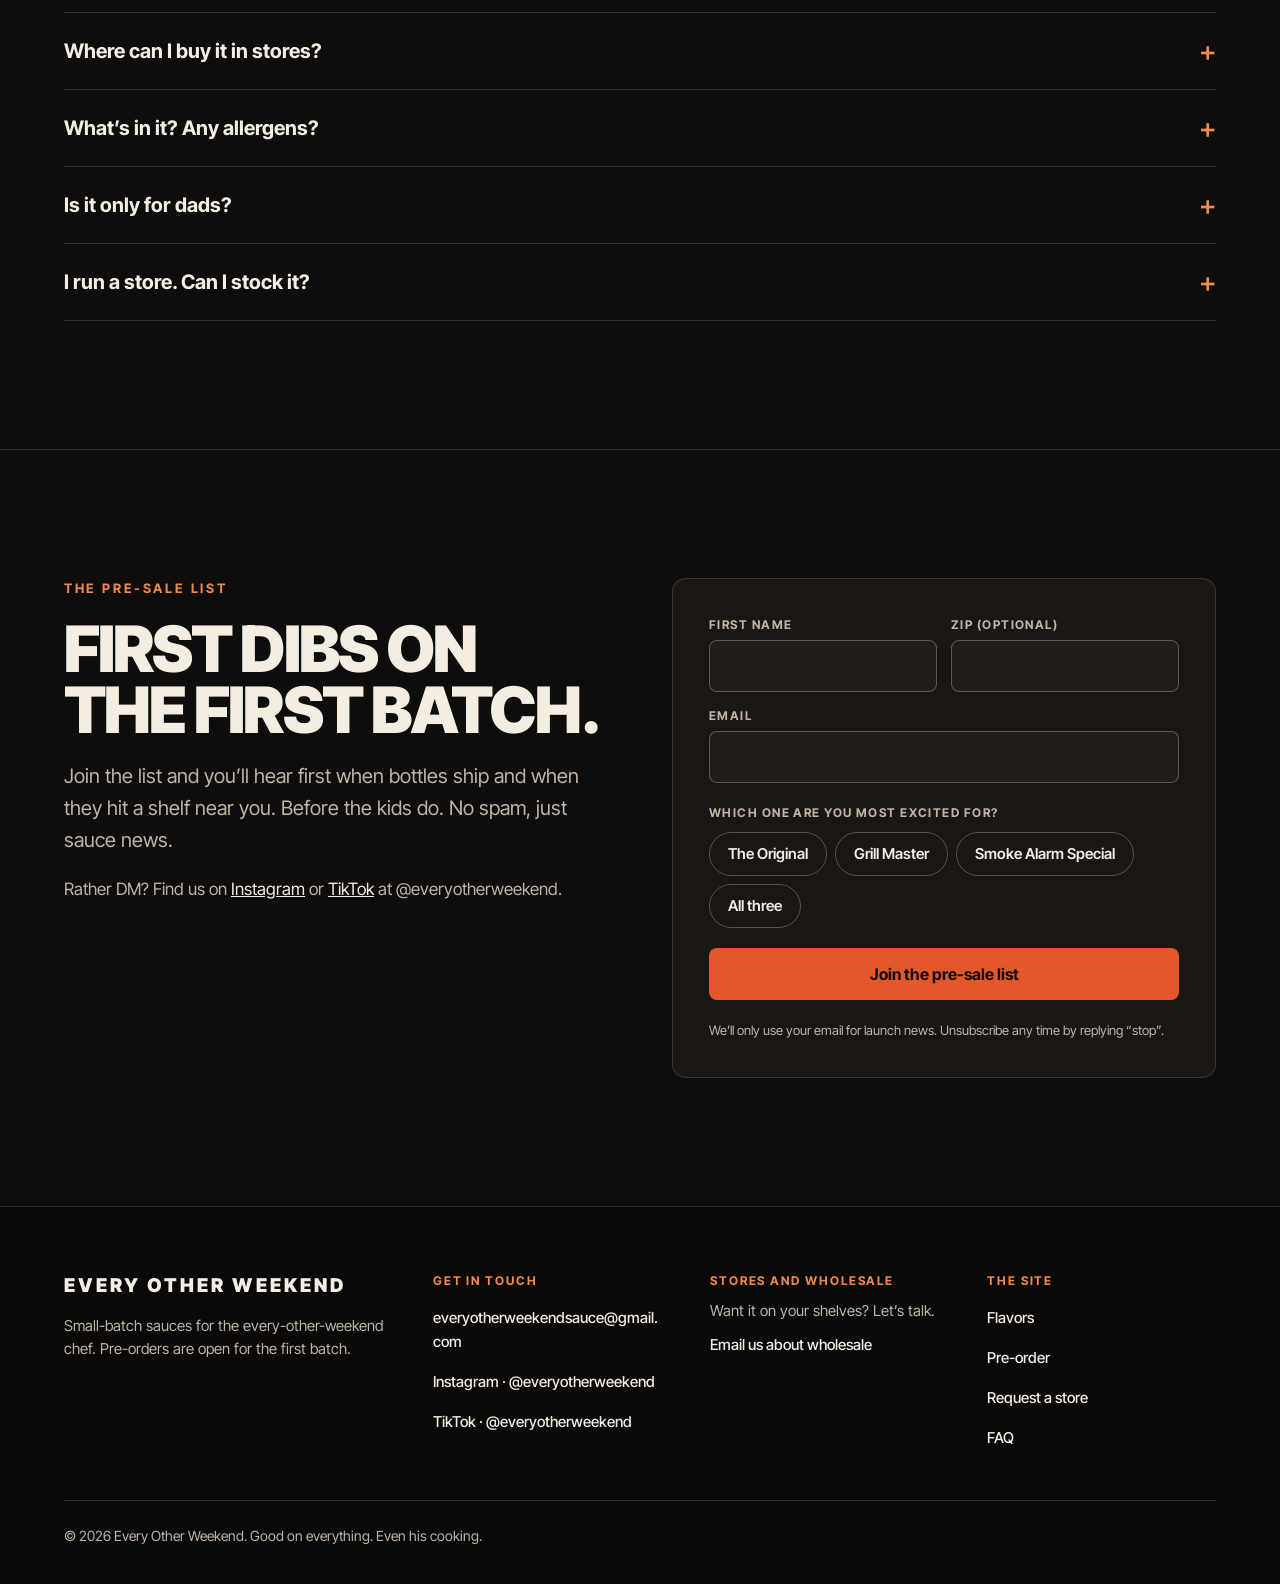
==== commit b513759e: "Remove orange glow; add preview-only photo spots for bottle shots Co-Authored-By: Claude Opus 5.5 <n" ====
--- a/index.html
+++ b/index.html
@@ -41,7 +41,8 @@
 <source srcset="img/hero.webp" type="image/webp">
 <img src="img/hero.jpg" alt="Glazed barbecue ribs on a wooden board with fries and pickles" width="1800" height="1012" fetchpriority="high">
 </picture>
-<div class="wrap hero-inner glow">
+<div class="photo-slot hero-slot" data-photo-slot hidden><span class="slot-label"><strong>Photo spot · Hero shot</strong>All three bottles with a spread of food. Landscape, 16:9.</span></div>
+<div class="wrap hero-inner">
 <div class="hero-copy" data-rv="up">
 <p class="eyebrow">Batch 001 · Pre-sale open</p>
 <h1 class="h-display">Good on everything. Even his cooking.</h1>
@@ -98,6 +99,7 @@
 <div class="photo flavor-photo">
 <picture><source srcset="img/flavor-original.webp" type="image/webp"><img src="img/flavor-original.jpg" alt="Crispy chicken tenders with a creamy dip" width="900" height="675" loading="lazy"></picture>
 <img class="bottle" data-bottle="original" hidden alt="" width="300" height="600">
+<div class="photo-slot" data-photo-slot hidden><span class="slot-label"><strong>Photo spot</strong>The Original bottle with chicken tenders and fries. 4:3.</span></div>
 </div>
 <div class="card-pad flavor-body">
 <p class="flavor-tag">01 · Classic buttermilk herb ranch</p>
@@ -115,6 +117,7 @@
 <div class="photo flavor-photo">
 <picture><source srcset="img/flavor-grill.webp" type="image/webp"><img src="img/flavor-grill.jpg" alt="Stacked cheeseburger on a dark background" width="900" height="675" loading="lazy"></picture>
 <img class="bottle" data-bottle="grill" hidden alt="" width="300" height="600">
+<div class="photo-slot" data-photo-slot hidden><span class="slot-label"><strong>Photo spot</strong>Grill Master bottle with a burger or ribs. 4:3.</span></div>
 </div>
 <div class="card-pad flavor-body">
 <p class="flavor-tag">02 · Smoky chipotle ranch</p>
@@ -132,6 +135,7 @@
 <div class="photo flavor-photo">
 <picture><source srcset="img/flavor-smoke.webp" type="image/webp"><img src="img/flavor-smoke.jpg" alt="Sticky glazed chicken wings with celery and a dip" width="900" height="675" loading="lazy"></picture>
 <img class="bottle" data-bottle="smoke" hidden alt="" width="300" height="600">
+<div class="photo-slot" data-photo-slot hidden><span class="slot-label"><strong>Photo spot</strong>Smoke Alarm Special bottle with wings or pizza. 4:3.</span></div>
 </div>
 <div class="card-pad flavor-body">
 <p class="flavor-tag">03 · Hot honey jalapeño ranch</p>
--- a/home.css
+++ b/home.css
@@ -15,7 +15,6 @@
   linear-gradient(90deg, rgba(15,13,12,0.96) 0%, rgba(15,13,12,0.85) 38%, rgba(15,13,12,0.25) 72%, rgba(15,13,12,0.1) 100%),
   linear-gradient(180deg, rgba(15,13,12,0) 55%, rgba(15,13,12,1) 100%); }
 .hero-inner { position: relative; width: 100%; padding-top: clamp(64px, 10vw, 140px); padding-bottom: clamp(48px, 7vw, 96px); }
-.hero-inner.glow::before { inset: auto auto -30% -20%; }
 .hero-copy { max-width: 640px; display: flex; flex-direction: column; gap: 22px; }
 .hero-lede { color: #D9CFC2; }
 .hero-ctas { display: flex; flex-wrap: wrap; align-items: center; gap: 12px 20px; }
@@ -90,7 +89,7 @@
 .faq p { margin: 0; padding: 0 0 24px; font-size: 17px; line-height: 1.65; color: #D9CFC2; max-width: 46rem; }
 
 /* pre-sale list */
-.find { border-top: 1px solid var(--line); background: radial-gradient(ellipse 60% 70% at 85% 30%, rgba(226,88,43,0.16), rgba(15,13,12,0) 70%), var(--bg); }
+.find { border-top: 1px solid var(--line); background: var(--bg); }
 .find-inner { display: flex; flex-wrap: wrap; gap: 48px 64px; align-items: flex-start; }
 .find-inner > div { flex: 1 1 400px; min-width: 0; }
 .field-grid { display: grid; grid-template-columns: repeat(2, minmax(0, 1fr)); gap: 14px; }
@@ -116,3 +115,11 @@
 .share-btn { align-self: flex-start; }
 .sticky-cta { position: fixed; left: 16px; right: 16px; bottom: 16px; z-index: 50; box-shadow: 0 12px 30px -8px rgba(0,0,0,0.7); }
 @media (min-width: 721px) { .sticky-cta { display: none !important; } }
+
+/* dashed "photo goes here" boxes (previews only, see eowShowPhotoSlots) */
+.photo-slot { position: absolute; z-index: 2; border: 2px dashed rgba(244, 237, 226, 0.75); border-radius: var(--radius); display: flex; align-items: flex-end; padding: 12px; pointer-events: none; }
+.photo-slot .slot-label { display: flex; flex-direction: column; gap: 2px; padding: 8px 12px; border-radius: 8px; background: rgba(15, 13, 12, 0.85); color: var(--text); font-size: 13px; line-height: 1.35; }
+.photo-slot .slot-label strong { font-size: 11px; letter-spacing: 0.14em; text-transform: uppercase; color: var(--hi); }
+.flavor-photo .photo-slot { inset: 12px; }
+.hero-slot { top: 24px; right: 24px; bottom: 24px; left: 52%; }
+@media (max-width: 720px) { .hero-slot { top: 12px; left: 12px; right: 12px; bottom: auto; height: calc(46vw - 24px); min-height: 196px; } }
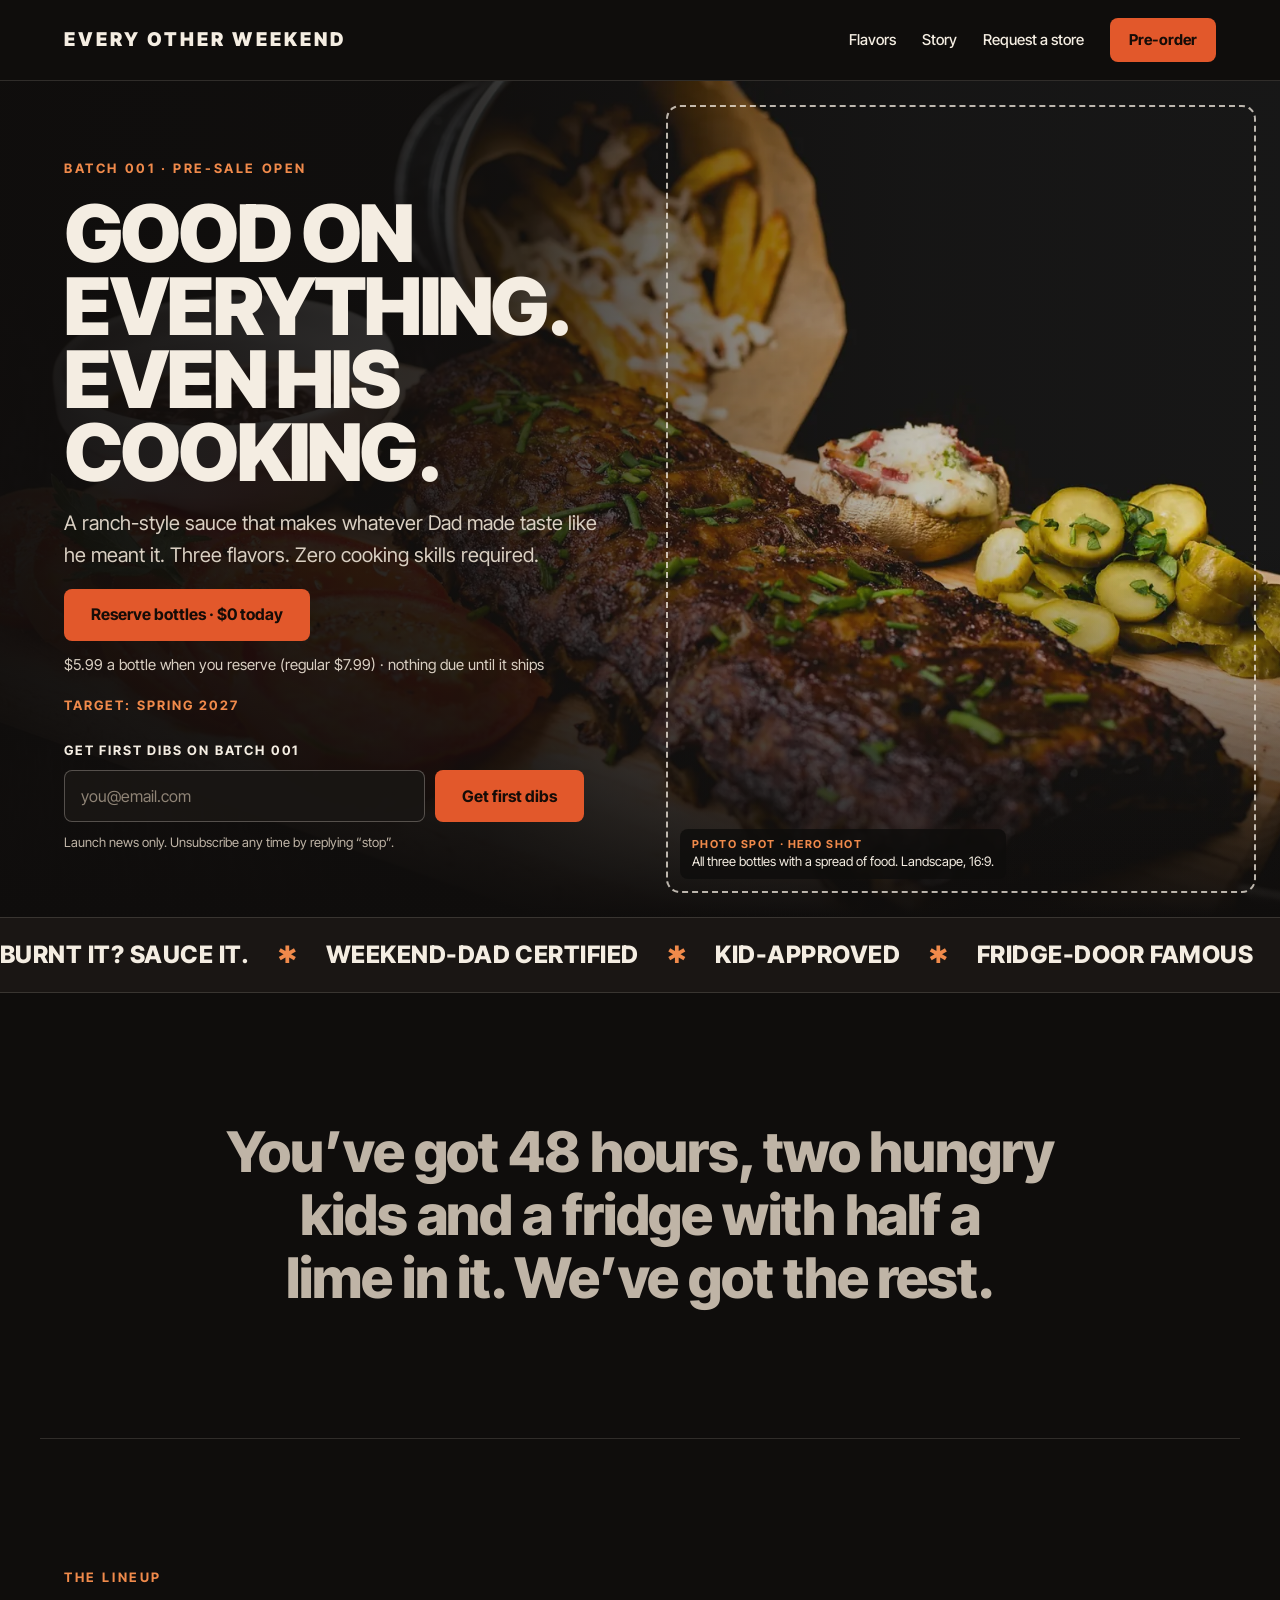
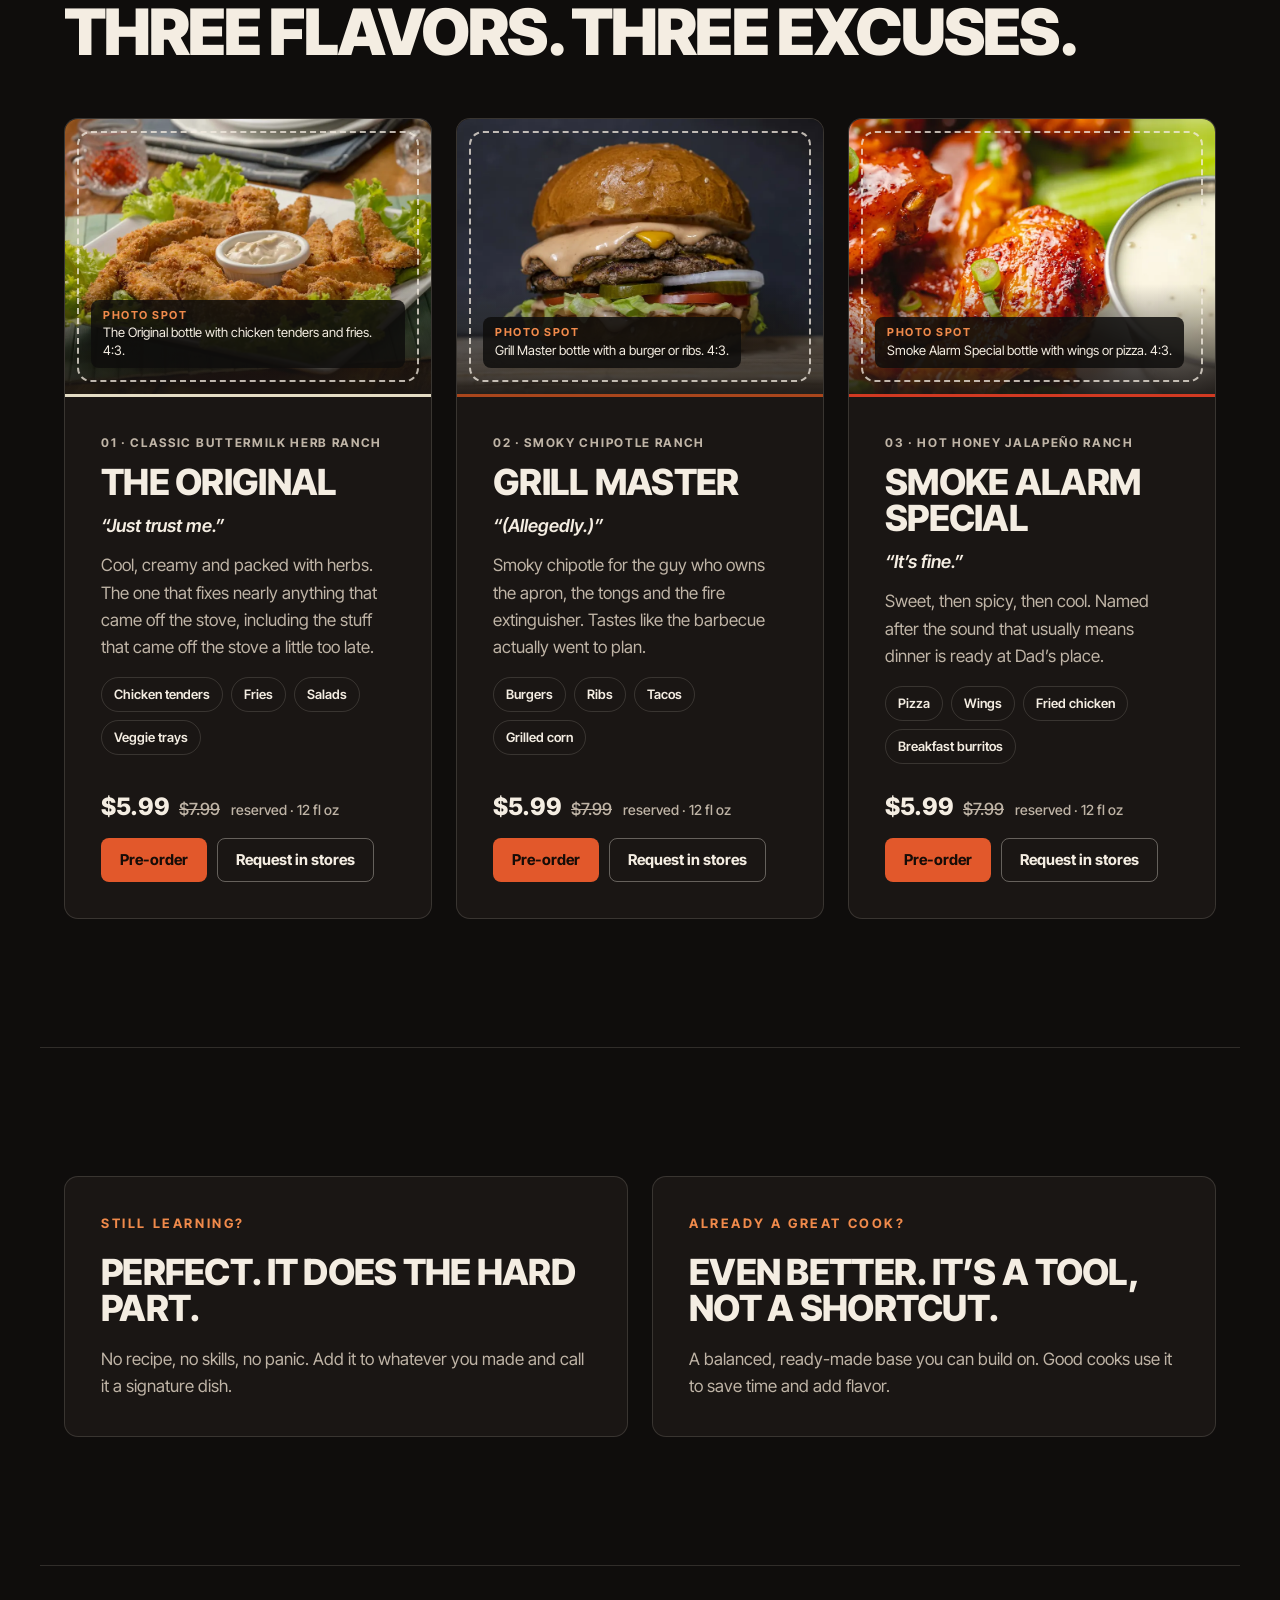
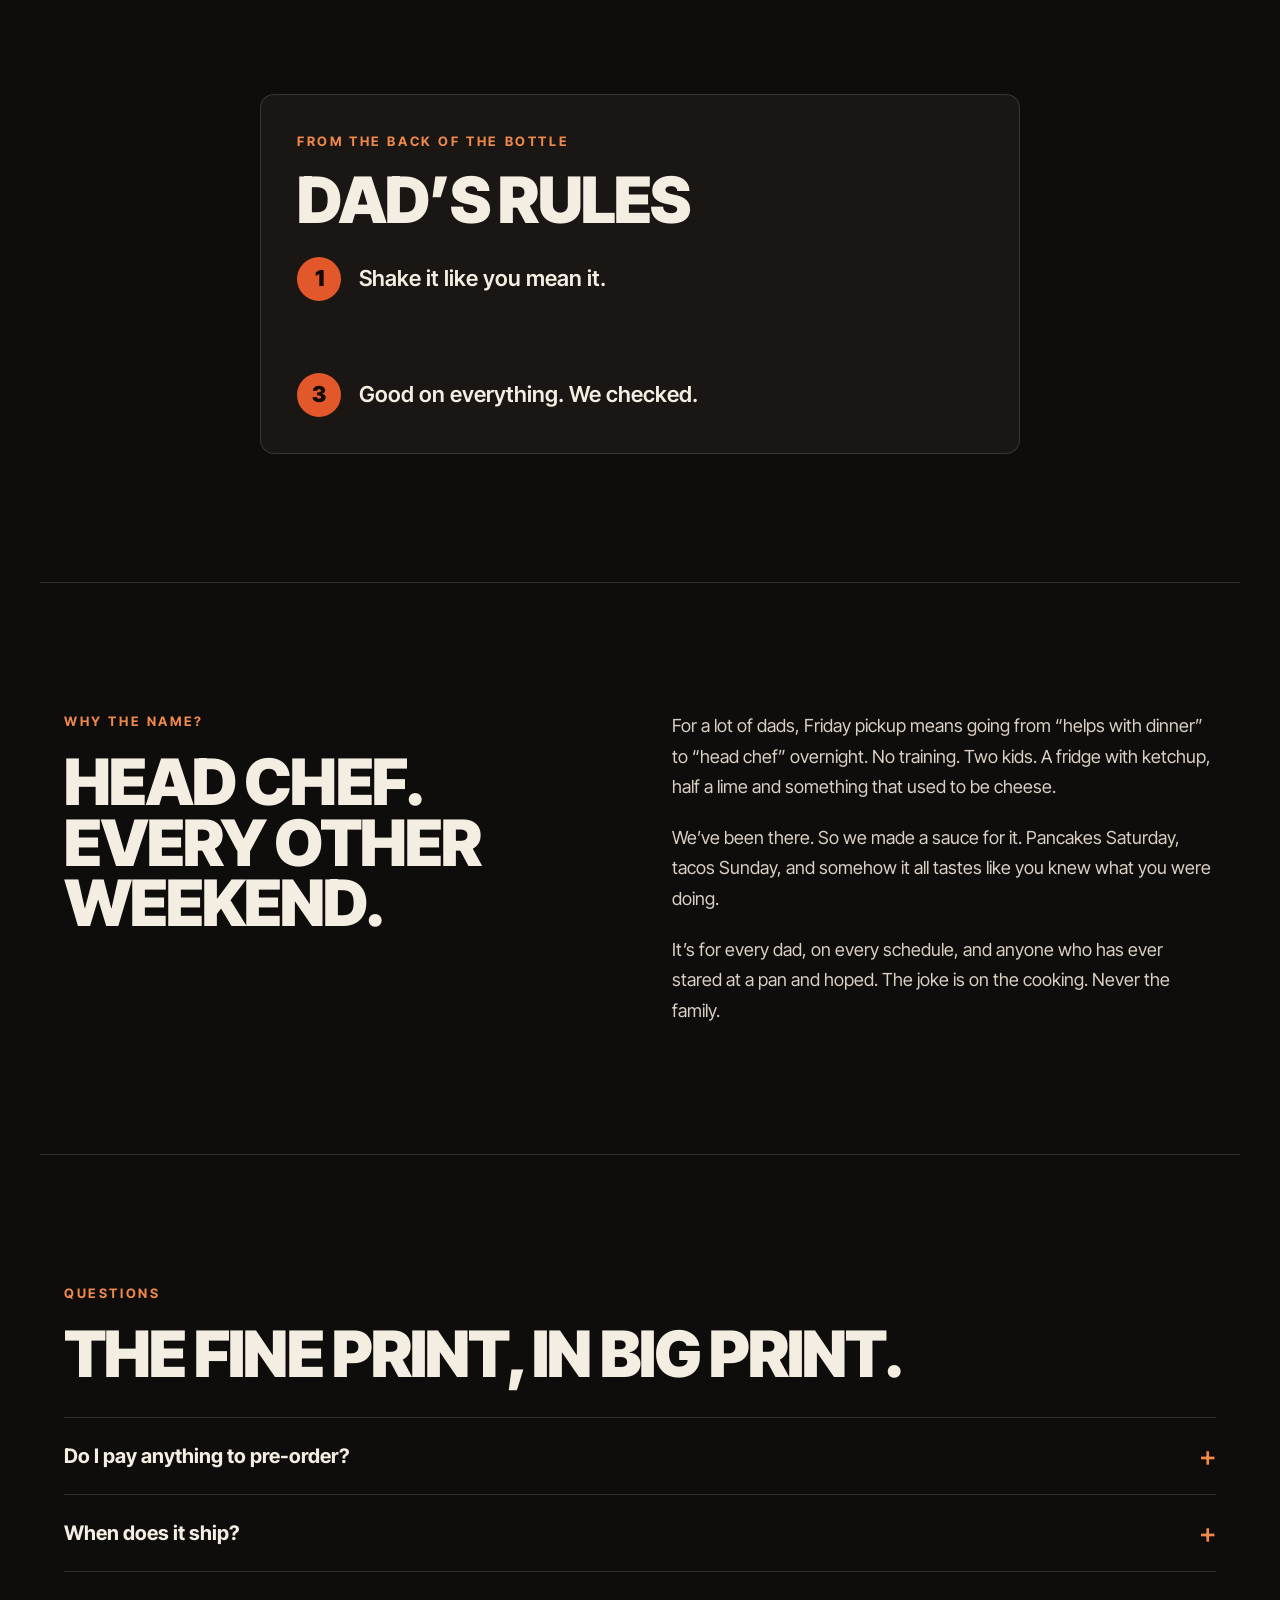
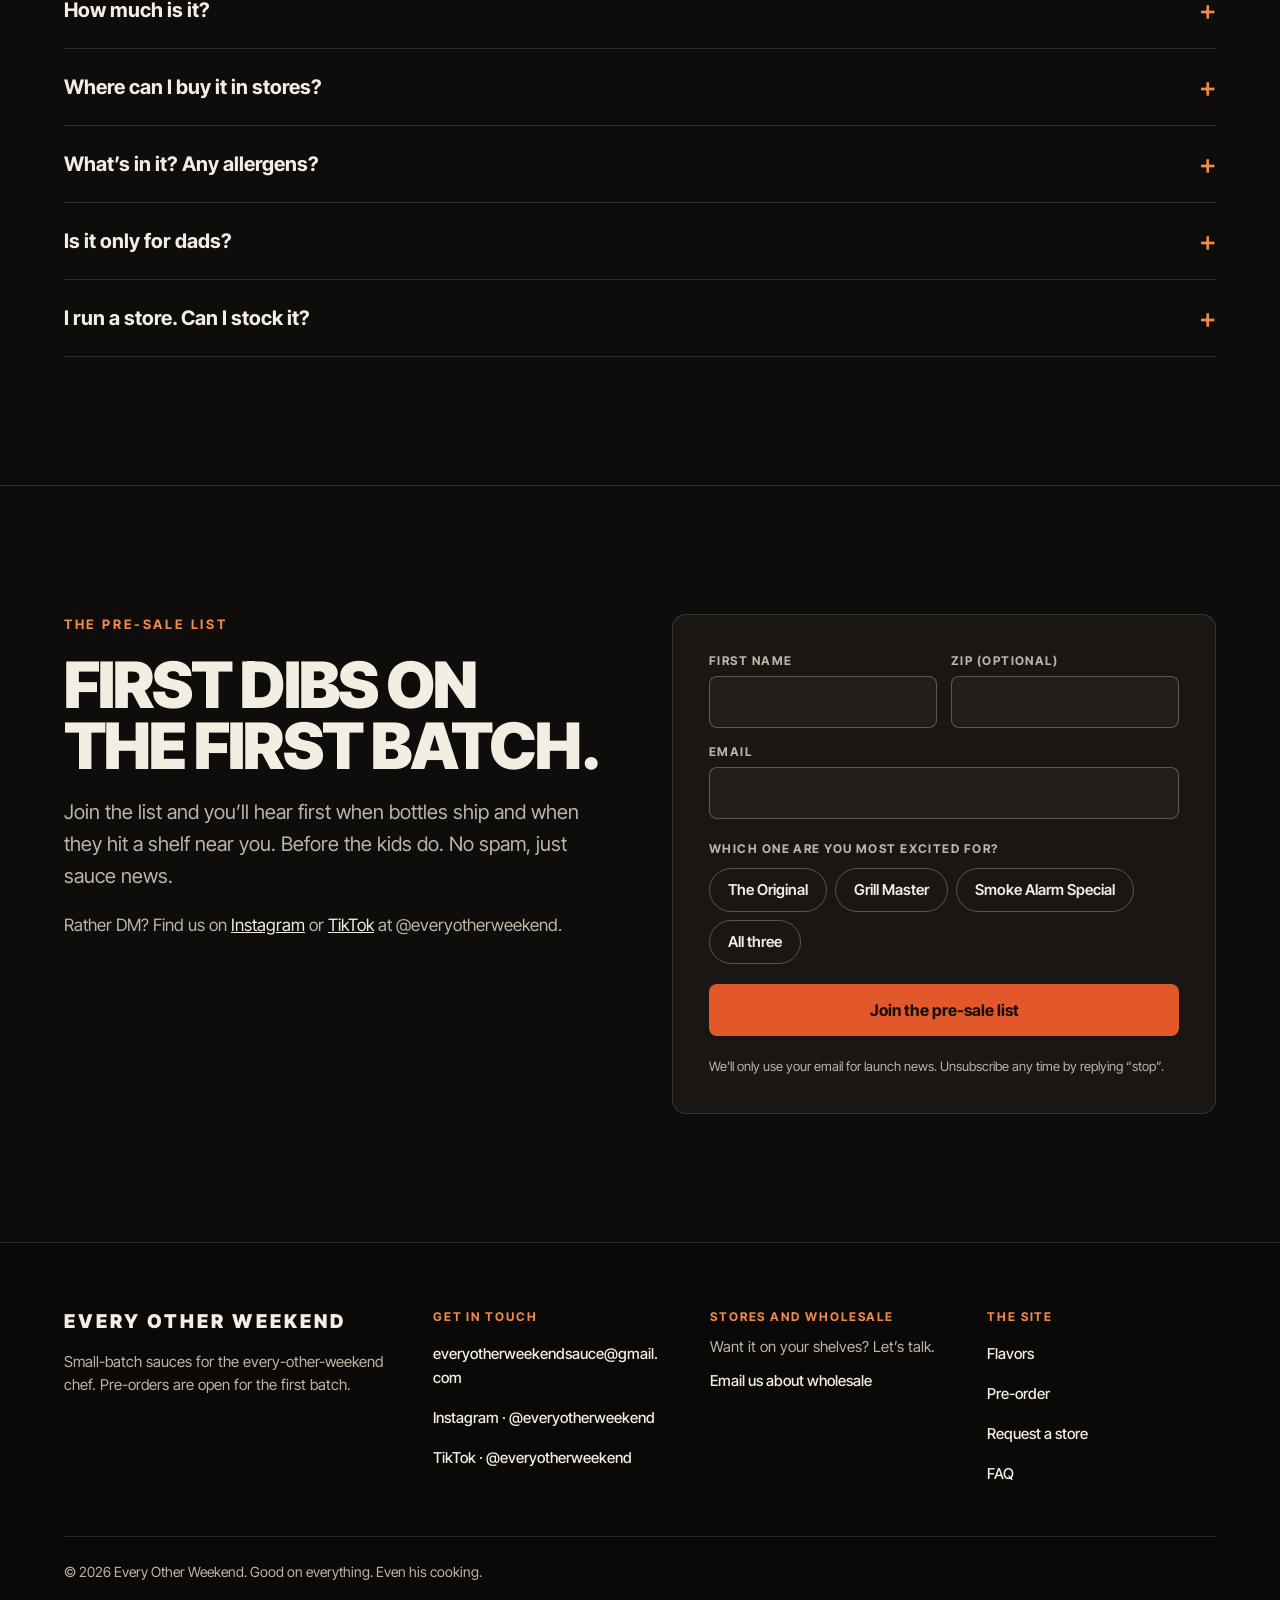
==== commit 283baa47: "Reserve price $5.99 with 7-day claim window; photo spots on live site; confirmation emails (off unti" ====
--- a/index.html
+++ b/index.html
@@ -4,9 +4,9 @@
 <meta charset="utf-8">
 <meta name="viewport" content="width=device-width, initial-scale=1">
 <title>Every Other Weekend — Good on everything. Even his cooking.</title>
-<meta name="description" content="Small-batch sauces for the every-other-weekend chef. Three flavors, pre-orders open. $7.99 a bottle, $0 due today.">
+<meta name="description" content="Small-batch sauces for the every-other-weekend chef. Three flavors, pre-orders open. $5.99 a bottle when you reserve now, $0 due today.">
 <meta property="og:title" content="Every Other Weekend — Good on everything. Even his cooking.">
-<meta property="og:description" content="Small-batch sauces for the every-other-weekend chef. Three flavors, pre-orders open. $7.99 a bottle, $0 due today.">
+<meta property="og:description" content="Small-batch sauces for the every-other-weekend chef. Three flavors, pre-orders open. $5.99 a bottle when you reserve now, $0 due today.">
 <meta property="og:type" content="website">
 <meta property="og:url" content="https://everyotherweekendco.netlify.app/">
 <meta property="og:image" content="https://everyotherweekendco.netlify.app/img/og-share.jpg">
@@ -49,7 +49,7 @@
 <p class="lede hero-lede">A ranch-style sauce that makes whatever Dad made taste like he meant it. Three flavors. Zero cooking skills required.</p>
 <div class="hero-ctas">
 <a href="preorder.html" class="btn btn-primary">Reserve bottles · $0 today</a>
-<span class="hero-price">$7.99 a bottle · nothing due until it ships</span>
+<span class="hero-price">$5.99 a bottle when you reserve (regular $7.99) · nothing due until it ships</span>
 </div>
 <p class="hero-target">Target: spring 2027</p>
 <div class="counter" data-counter hidden>
@@ -108,7 +108,7 @@
 <p class="muted">Cool, creamy and packed with herbs. The one that fixes nearly anything that came off the stove, including the stuff that came off the stove a little too late.</p>
 <ul class="good-on" aria-label="Good on"><li>Chicken tenders</li><li>Fries</li><li>Salads</li><li>Veggie trays</li></ul>
 <div class="flavor-buy">
-<p class="price">$7.99 <span class="muted">12 fl oz (355 mL)</span></p>
+<p class="price">$5.99 <s class="price-was">$7.99</s> <span class="muted">reserved · 12 fl oz</span></p>
 <div class="row-tight"><a href="preorder.html#original" class="btn btn-primary btn-sm">Pre-order</a><a href="stores.html" class="btn btn-ghost btn-sm">Request in stores</a></div>
 </div>
 </div>
@@ -126,7 +126,7 @@
 <p class="muted">Smoky chipotle for the guy who owns the apron, the tongs and the fire extinguisher. Tastes like the barbecue actually went to plan.</p>
 <ul class="good-on" aria-label="Good on"><li>Burgers</li><li>Ribs</li><li>Tacos</li><li>Grilled corn</li></ul>
 <div class="flavor-buy">
-<p class="price">$7.99 <span class="muted">12 fl oz (355 mL)</span></p>
+<p class="price">$5.99 <s class="price-was">$7.99</s> <span class="muted">reserved · 12 fl oz</span></p>
 <div class="row-tight"><a href="preorder.html#grill" class="btn btn-primary btn-sm">Pre-order</a><a href="stores.html" class="btn btn-ghost btn-sm">Request in stores</a></div>
 </div>
 </div>
@@ -144,7 +144,7 @@
 <p class="muted">Sweet, then spicy, then cool. Named after the sound that usually means dinner is ready at Dad’s place.</p>
 <ul class="good-on" aria-label="Good on"><li>Pizza</li><li>Wings</li><li>Fried chicken</li><li>Breakfast burritos</li></ul>
 <div class="flavor-buy">
-<p class="price">$7.99 <span class="muted">12 fl oz (355 mL)</span></p>
+<p class="price">$5.99 <s class="price-was">$7.99</s> <span class="muted">reserved · 12 fl oz</span></p>
 <div class="row-tight"><a href="preorder.html#smoke" class="btn btn-primary btn-sm">Pre-order</a><a href="stores.html" class="btn btn-ghost btn-sm">Request in stores</a></div>
 </div>
 </div>
@@ -208,7 +208,7 @@
 <div class="faq-list">
 <details class="faq"><summary>Do I pay anything to pre-order?</summary><p>No. A pre-order just holds your bottles from the first batch. We’ll email you to confirm, and you only pay once it’s ready to ship.</p></details>
 <details class="faq"><summary>When does it ship?</summary><p>As soon as the first batch is bottled. Everyone on the pre-sale list gets the ship date before anyone else.</p></details>
-<details class="faq"><summary>How much is it?</summary><p>$7.99 for a 12 fl oz bottle. We’ll confirm shipping costs by email before you pay a cent.</p></details>
+<details class="faq"><summary>How much is it?</summary><p>A 12 fl oz bottle is $7.99 at launch. Reserve now and it’s $5.99. When the first batch is ready, we’ll email you and you’ll have 7 days to claim your bottles at that price. We’ll confirm shipping costs by email before you pay a cent.</p></details>
 <details class="faq"><summary>Where can I buy it in stores?</summary><p>It’s not on shelves yet. Tell us where you shop on the <a href="stores.html">Request a store</a> page and we’ll bring them a bottle.</p></details>
 <details class="faq"><summary>What’s in it? Any allergens?</summary><p>The Original is a buttermilk ranch, so it contains milk. Full ingredients and allergen info for all three flavors will be posted here and printed on every bottle before launch. Got a question now? Email us.</p></details>
 <details class="faq"><summary>Is it only for dads?</summary><p>Nope. It’s for anyone who has ever stared at a pan and hoped, and for good cooks who want a solid base to build on.</p></details>
@@ -321,7 +321,7 @@
 var box = e && e.target && e.target.closest ? e.target.closest('[data-form]') : null;
 var holder = box ? box.parentElement : null;
 self.setState({ sending: true, sendFailed: false, err: '', errFor: '' });
-eowSend(parts.subject || 'Website form', parts.body || '', reply).then(function () {
+eowSend(parts.subject || 'Website form', parts.body || '', reply, 'signup').then(function () {
 var o = after(); o.sending = false; o.sendFailed = false; self.setState(o);
 try { (holder || document.body).scrollIntoView({ behavior: 'smooth', block: 'center' }); } catch (x) {}
 }, function () {
--- a/home.css
+++ b/home.css
@@ -123,3 +123,4 @@
 .flavor-photo .photo-slot { inset: 12px; }
 .hero-slot { top: 24px; right: 24px; bottom: 24px; left: 52%; }
 @media (max-width: 720px) { .hero-slot { top: 12px; left: 12px; right: 12px; bottom: auto; height: calc(46vw - 24px); min-height: 196px; } }
+.price-was { color: var(--muted); font-size: .7em; font-weight: 500; margin-left: 4px; }
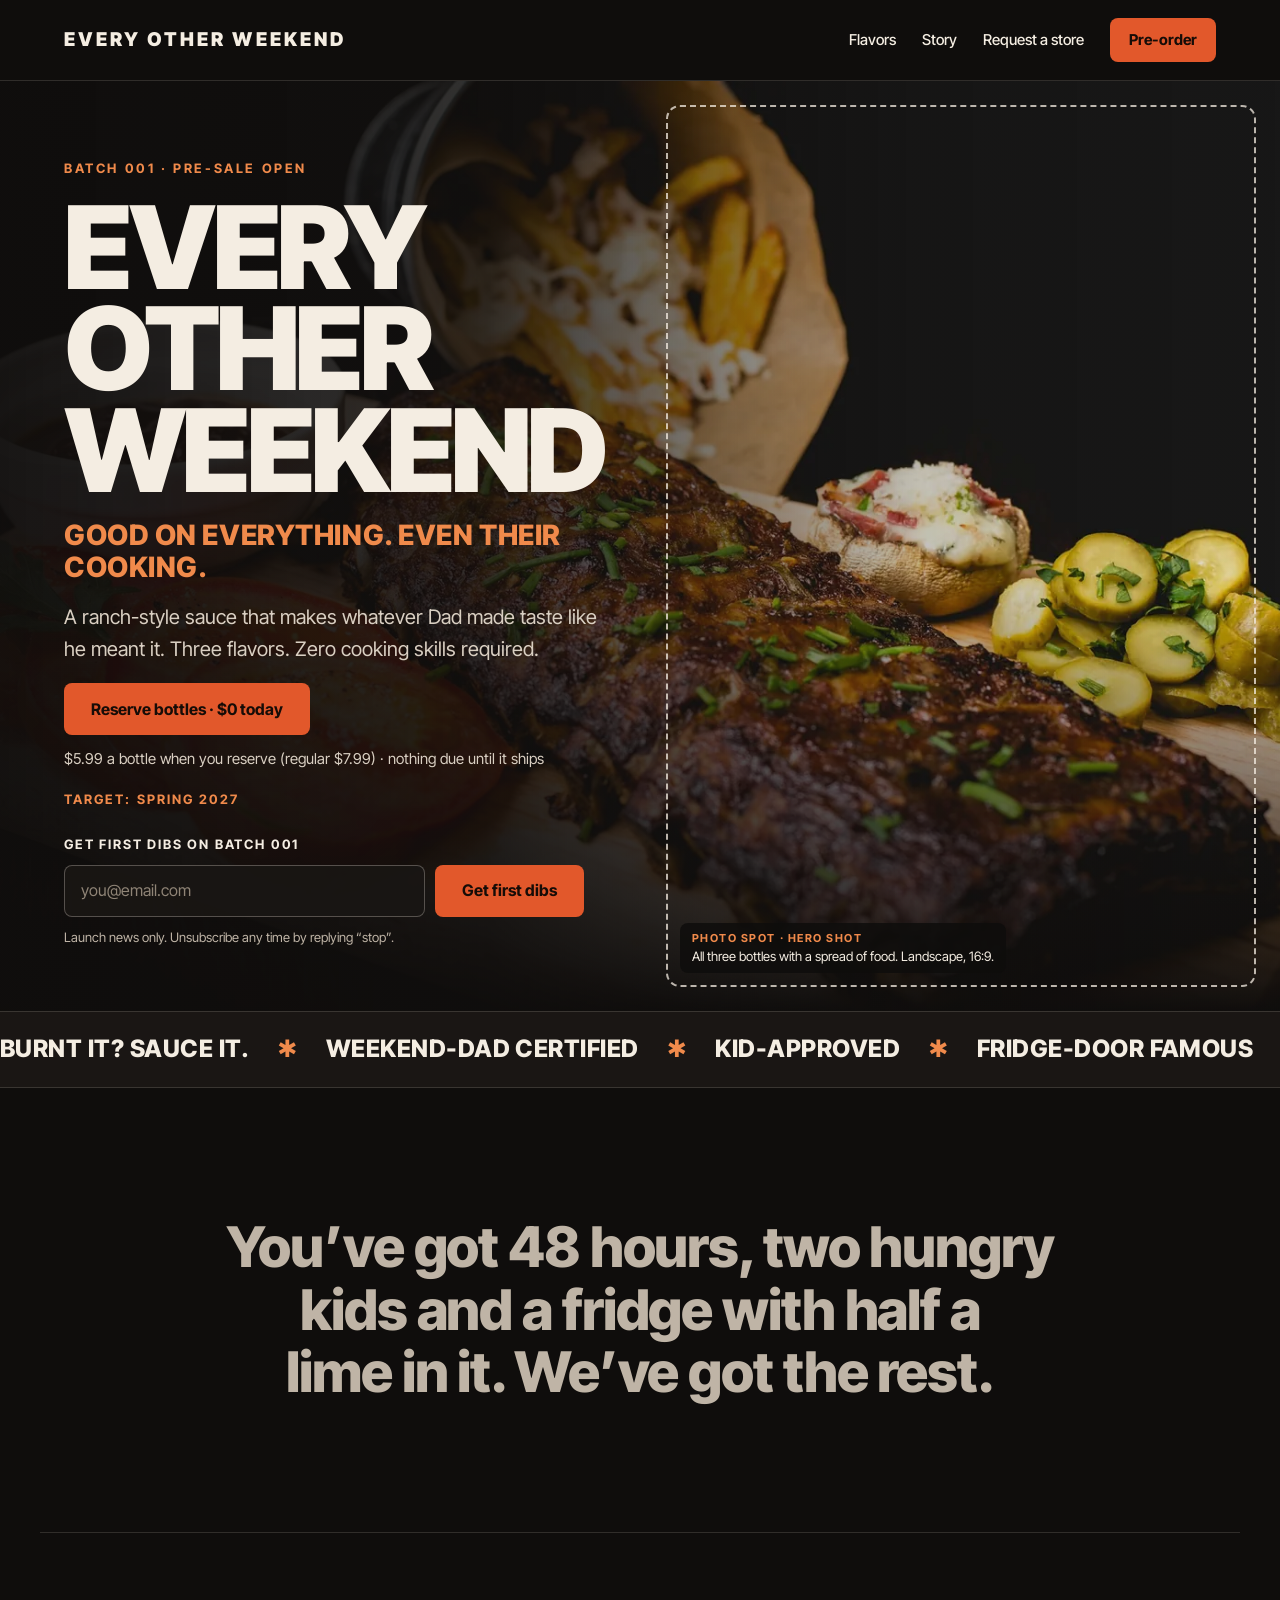
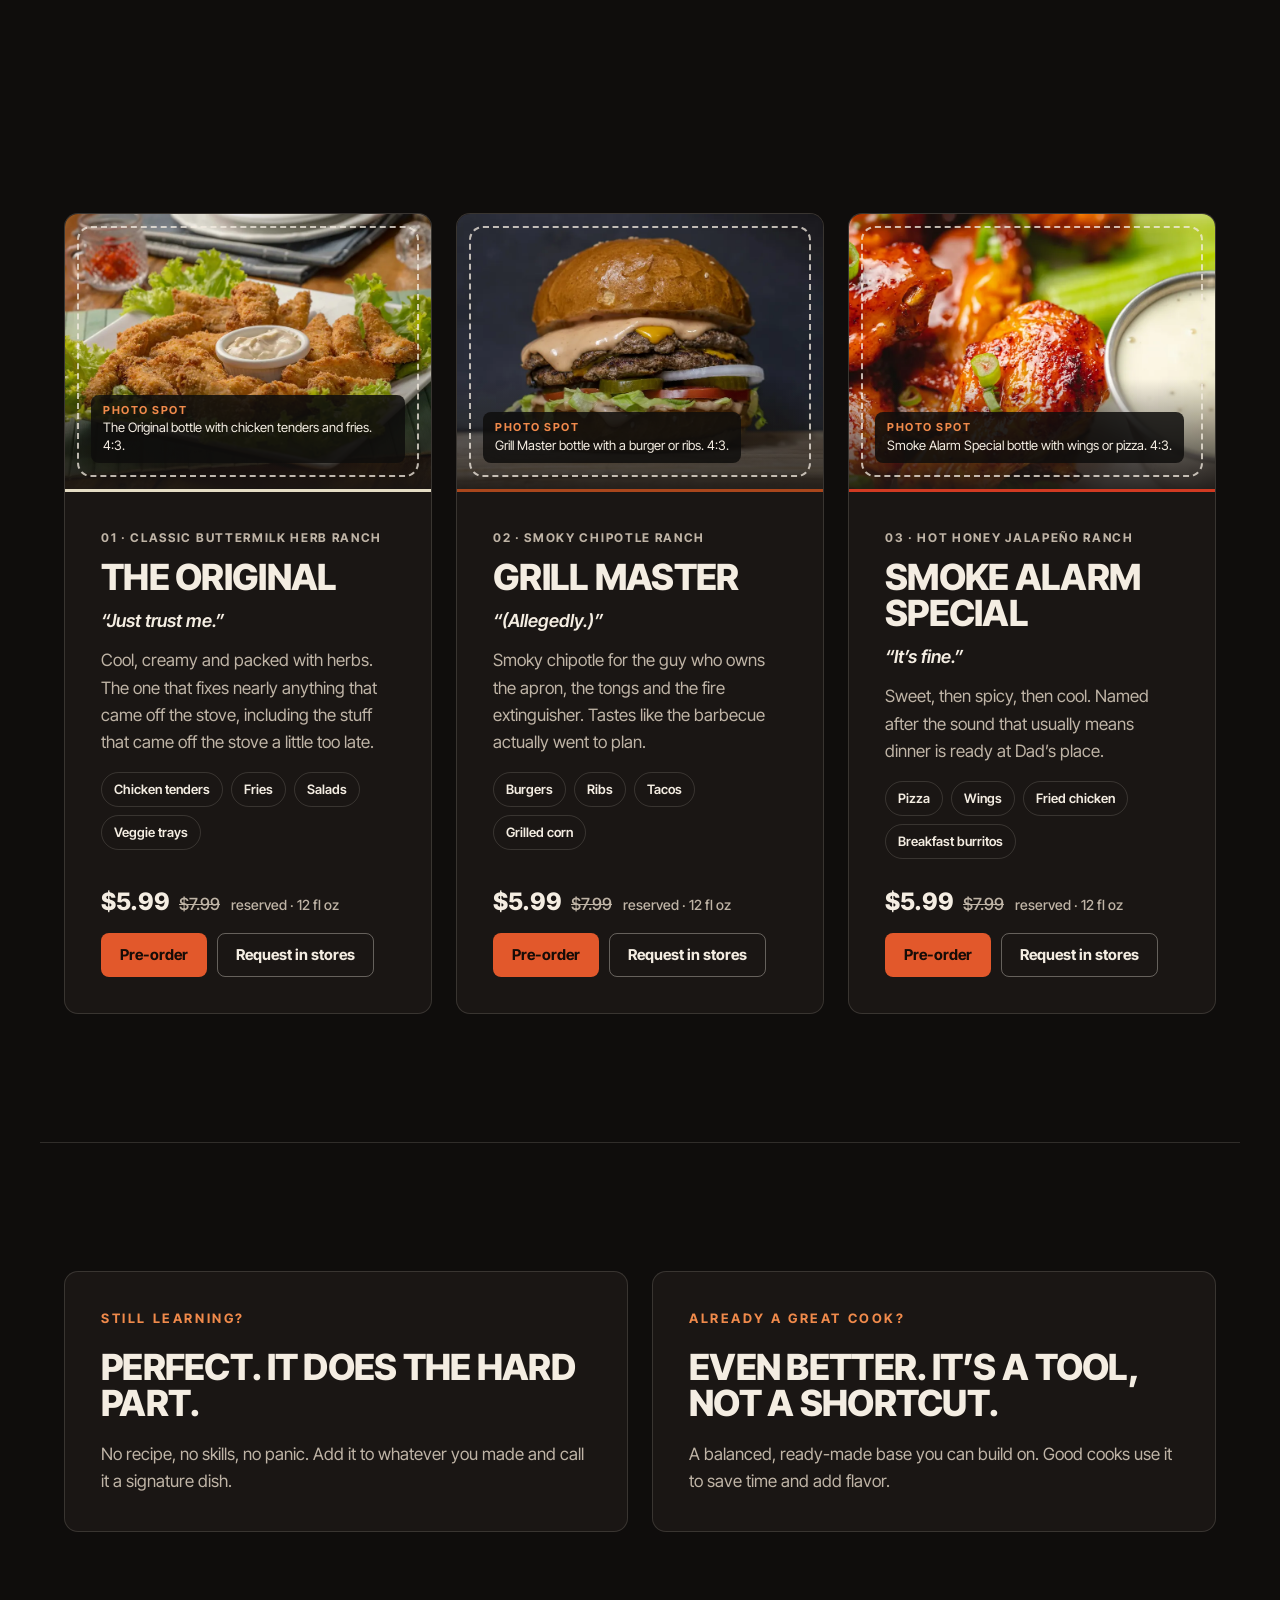
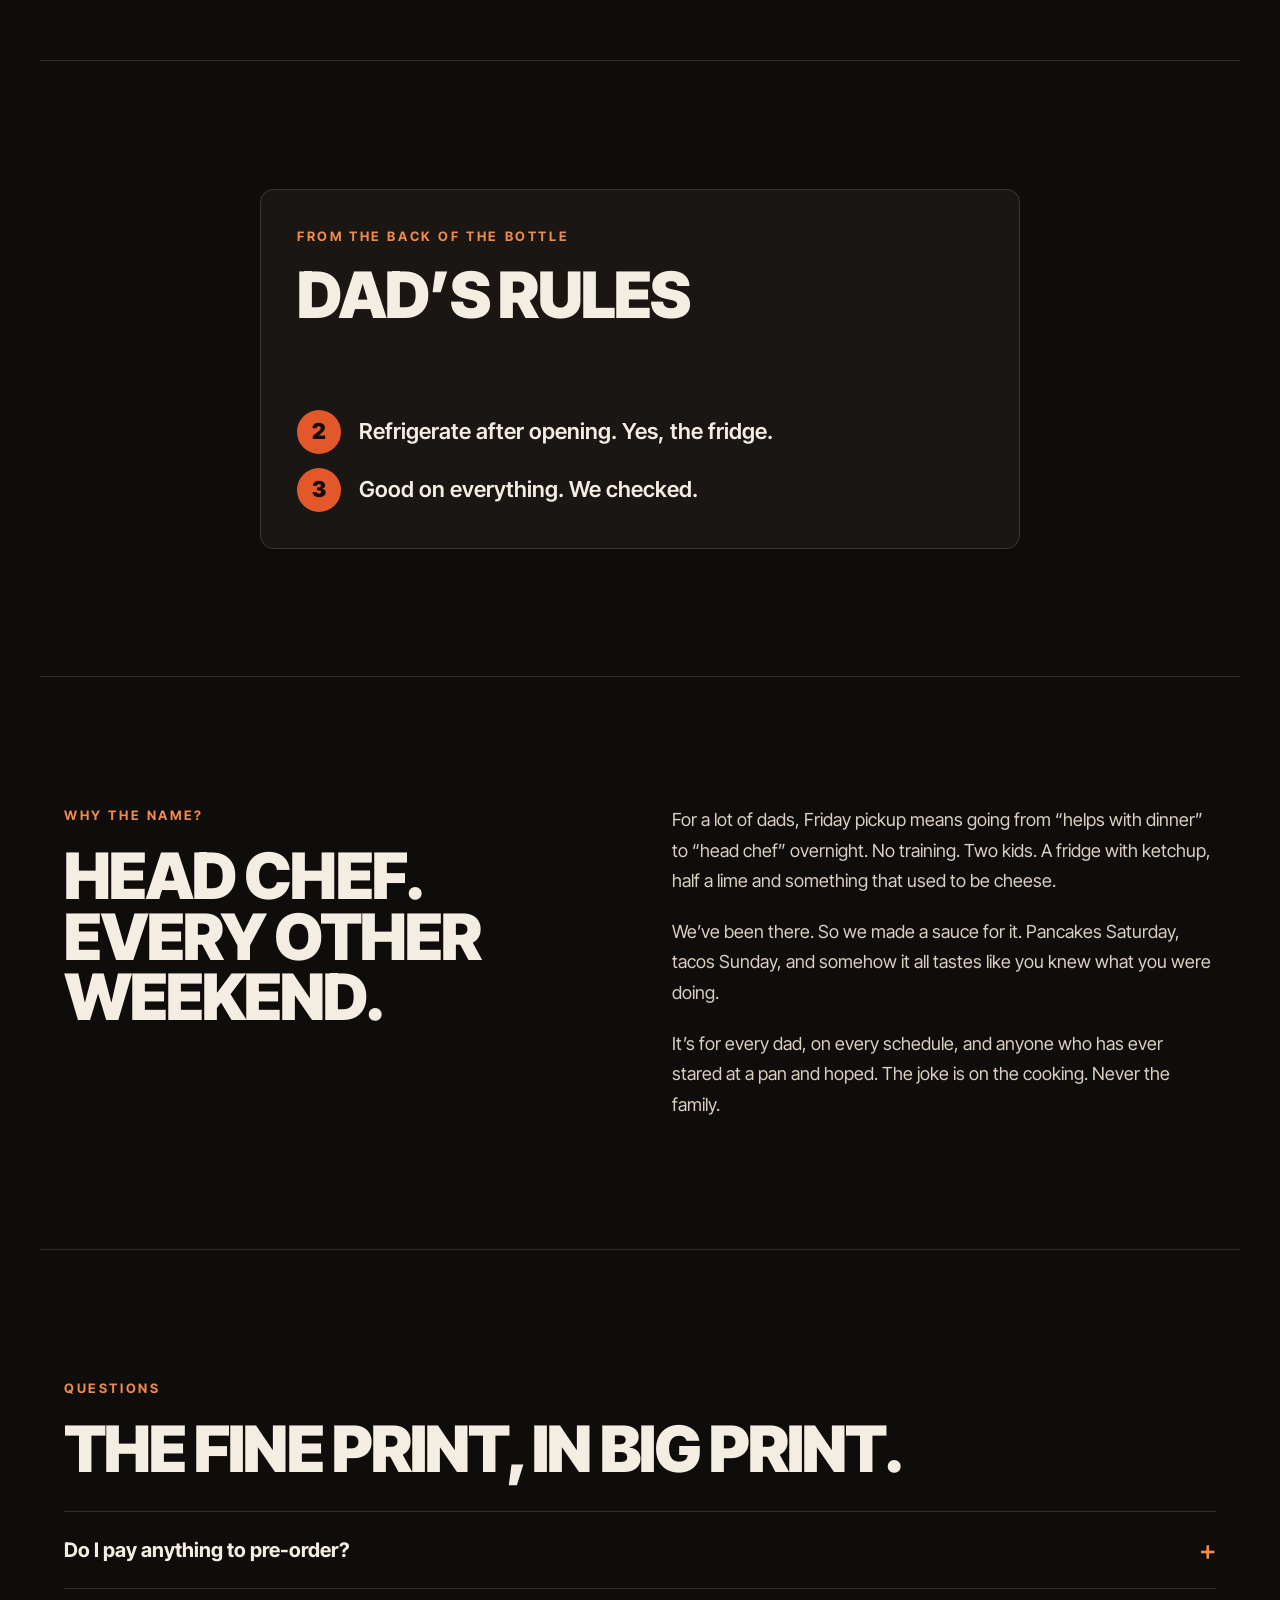
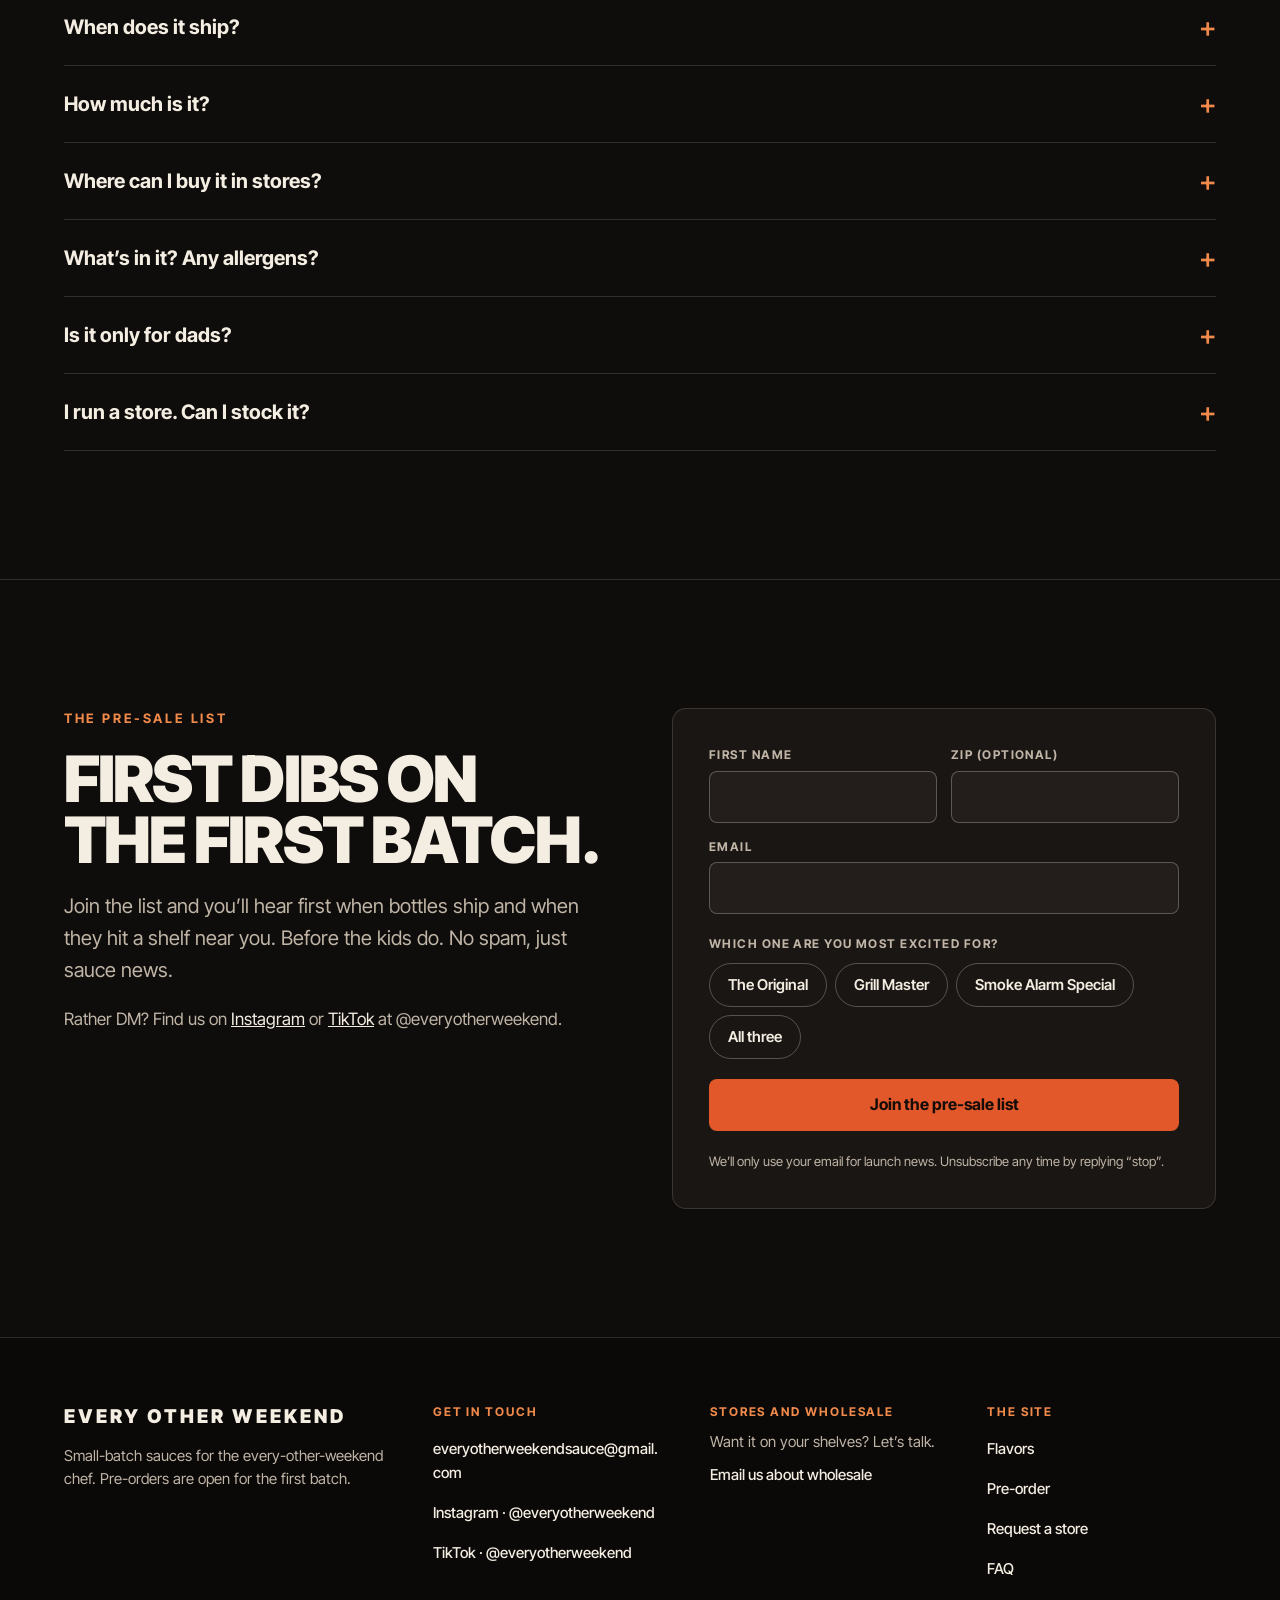
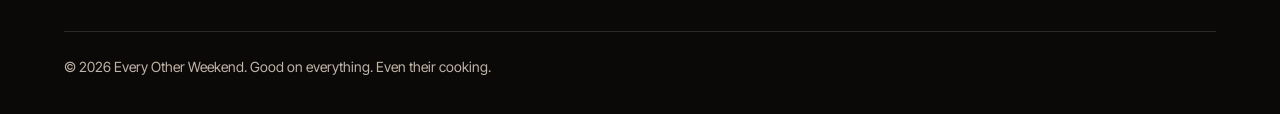
==== commit 8c8e3f1e: "Bigger brand name in hero, smaller tagline, 'their' cooking; turn on confirmation emails Co-Authored" ====
--- a/index.html
+++ b/index.html
@@ -3,9 +3,9 @@
 <head>
 <meta charset="utf-8">
 <meta name="viewport" content="width=device-width, initial-scale=1">
-<title>Every Other Weekend — Good on everything. Even his cooking.</title>
+<title>Every Other Weekend — Good on everything. Even their cooking.</title>
 <meta name="description" content="Small-batch sauces for the every-other-weekend chef. Three flavors, pre-orders open. $5.99 a bottle when you reserve now, $0 due today.">
-<meta property="og:title" content="Every Other Weekend — Good on everything. Even his cooking.">
+<meta property="og:title" content="Every Other Weekend — Good on everything. Even their cooking.">
 <meta property="og:description" content="Small-batch sauces for the every-other-weekend chef. Three flavors, pre-orders open. $5.99 a bottle when you reserve now, $0 due today.">
 <meta property="og:type" content="website">
 <meta property="og:url" content="https://everyotherweekendco.netlify.app/">
@@ -45,7 +45,8 @@
 <div class="wrap hero-inner">
 <div class="hero-copy" data-rv="up">
 <p class="eyebrow">Batch 001 · Pre-sale open</p>
-<h1 class="h-display">Good on everything. Even his cooking.</h1>
+<h1 class="h-display hero-brand">Every Other Weekend</h1>
+<p class="hero-tagline">Good on everything. Even their cooking.</p>
 <p class="lede hero-lede">A ranch-style sauce that makes whatever Dad made taste like he meant it. Three flavors. Zero cooking skills required.</p>
 <div class="hero-ctas">
 <a href="preorder.html" class="btn btn-primary">Reserve bottles · $0 today</a>
@@ -288,7 +289,7 @@
 <a href="#faq">FAQ</a>
 </div>
 </div>
-<p class="legal">© 2026 Every Other Weekend. Good on everything. Even his cooking.</p>
+<p class="legal">© 2026 Every Other Weekend. Good on everything. Even their cooking.</p>
 </div>
 </footer>
 </div>
--- a/home.css
+++ b/home.css
@@ -97,7 +97,8 @@
 @media (max-width: 480px) { .field-grid { grid-template-columns: minmax(0, 1fr); } }
 .field-label { font-size: 12px; font-weight: 700; letter-spacing: 0.12em; text-transform: uppercase; color: var(--muted); }
 .chips { display: flex; flex-wrap: wrap; gap: 8px; }
-.hero .h-display { font-size: clamp(44px, 6.2vw, 84px); }
+.hero .h-display.hero-brand { font-size: clamp(54px, 9vw, 128px); line-height: 0.88; letter-spacing: -0.04em; }
+.hero-tagline { margin: 0; font-weight: 800; font-size: clamp(20px, 2.2vw, 28px); line-height: 1.15; text-transform: uppercase; letter-spacing: 0.02em; color: var(--hi); }
 @media (min-width: 721px) { .hero-inner { padding-top: clamp(40px, 6vw, 80px); padding-bottom: clamp(40px, 5vw, 72px); } .hero-copy { gap: 18px; } }
 
 /* retention bits */
